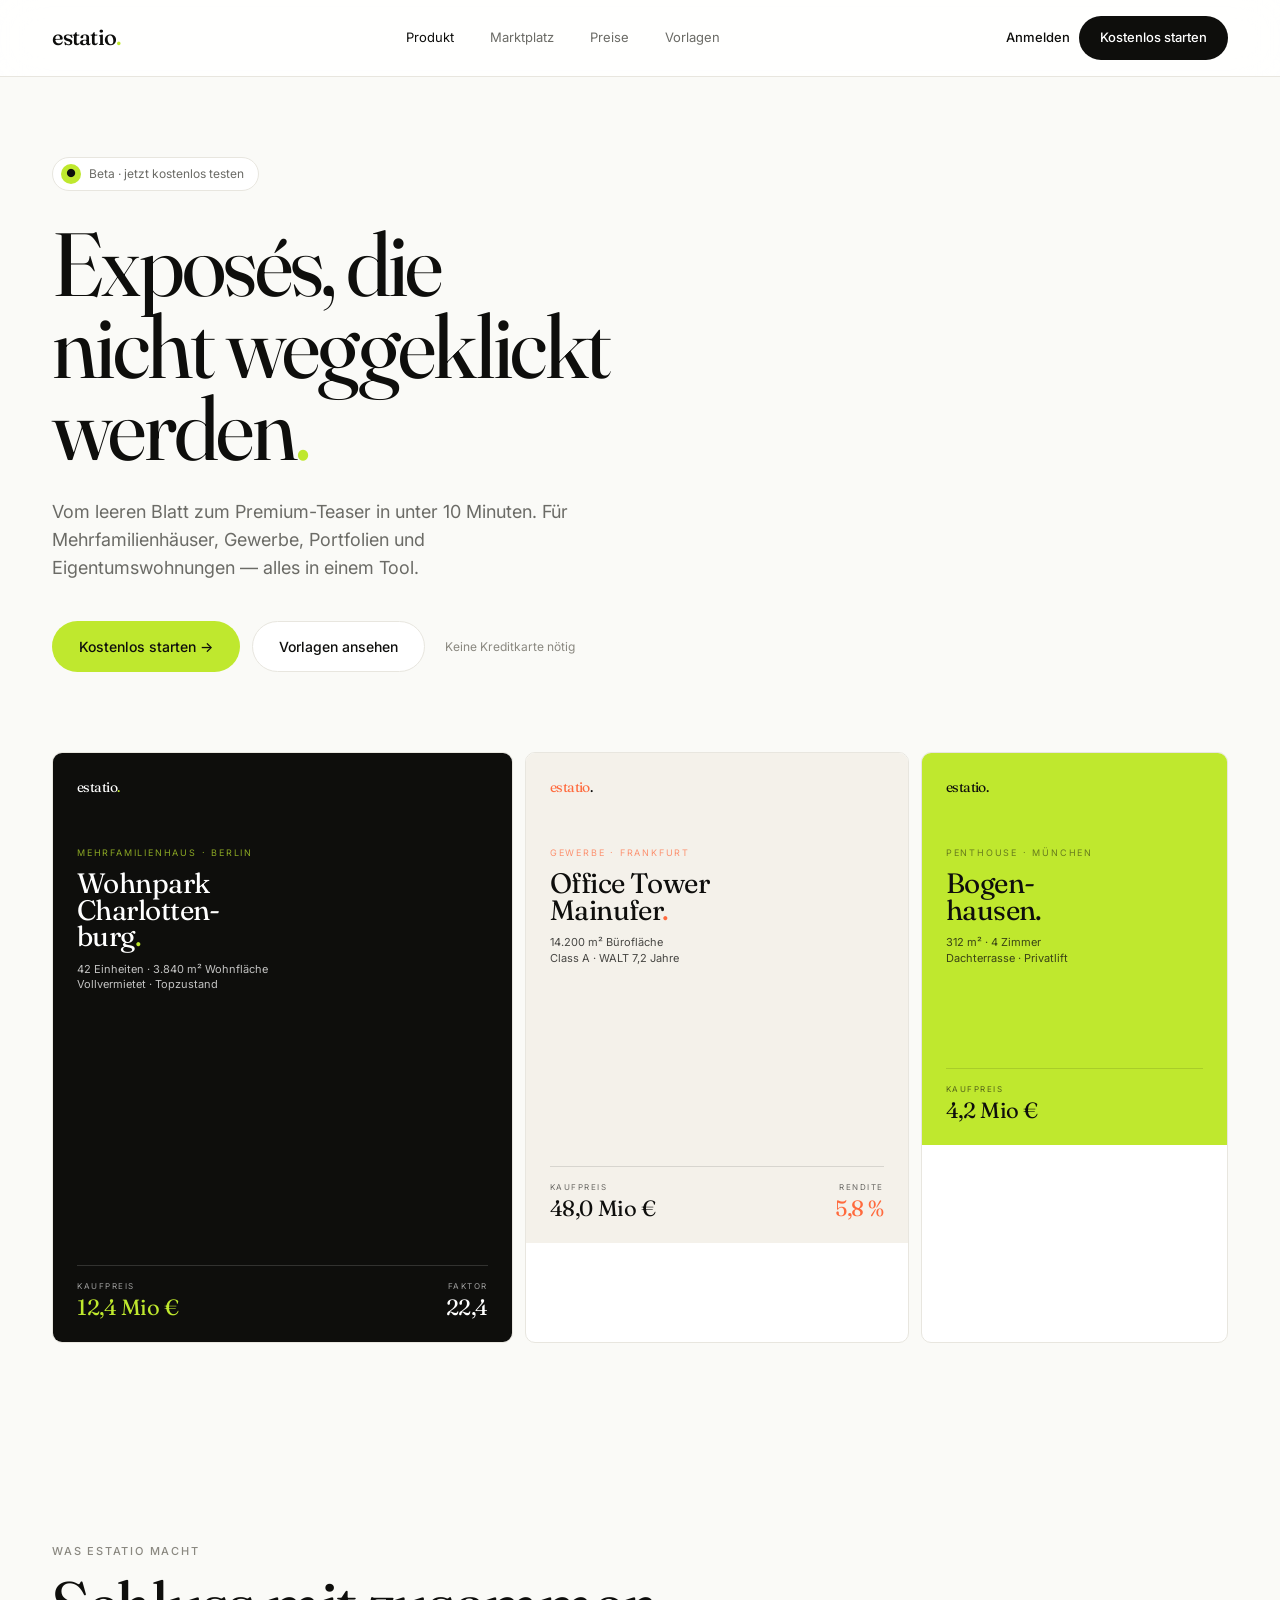
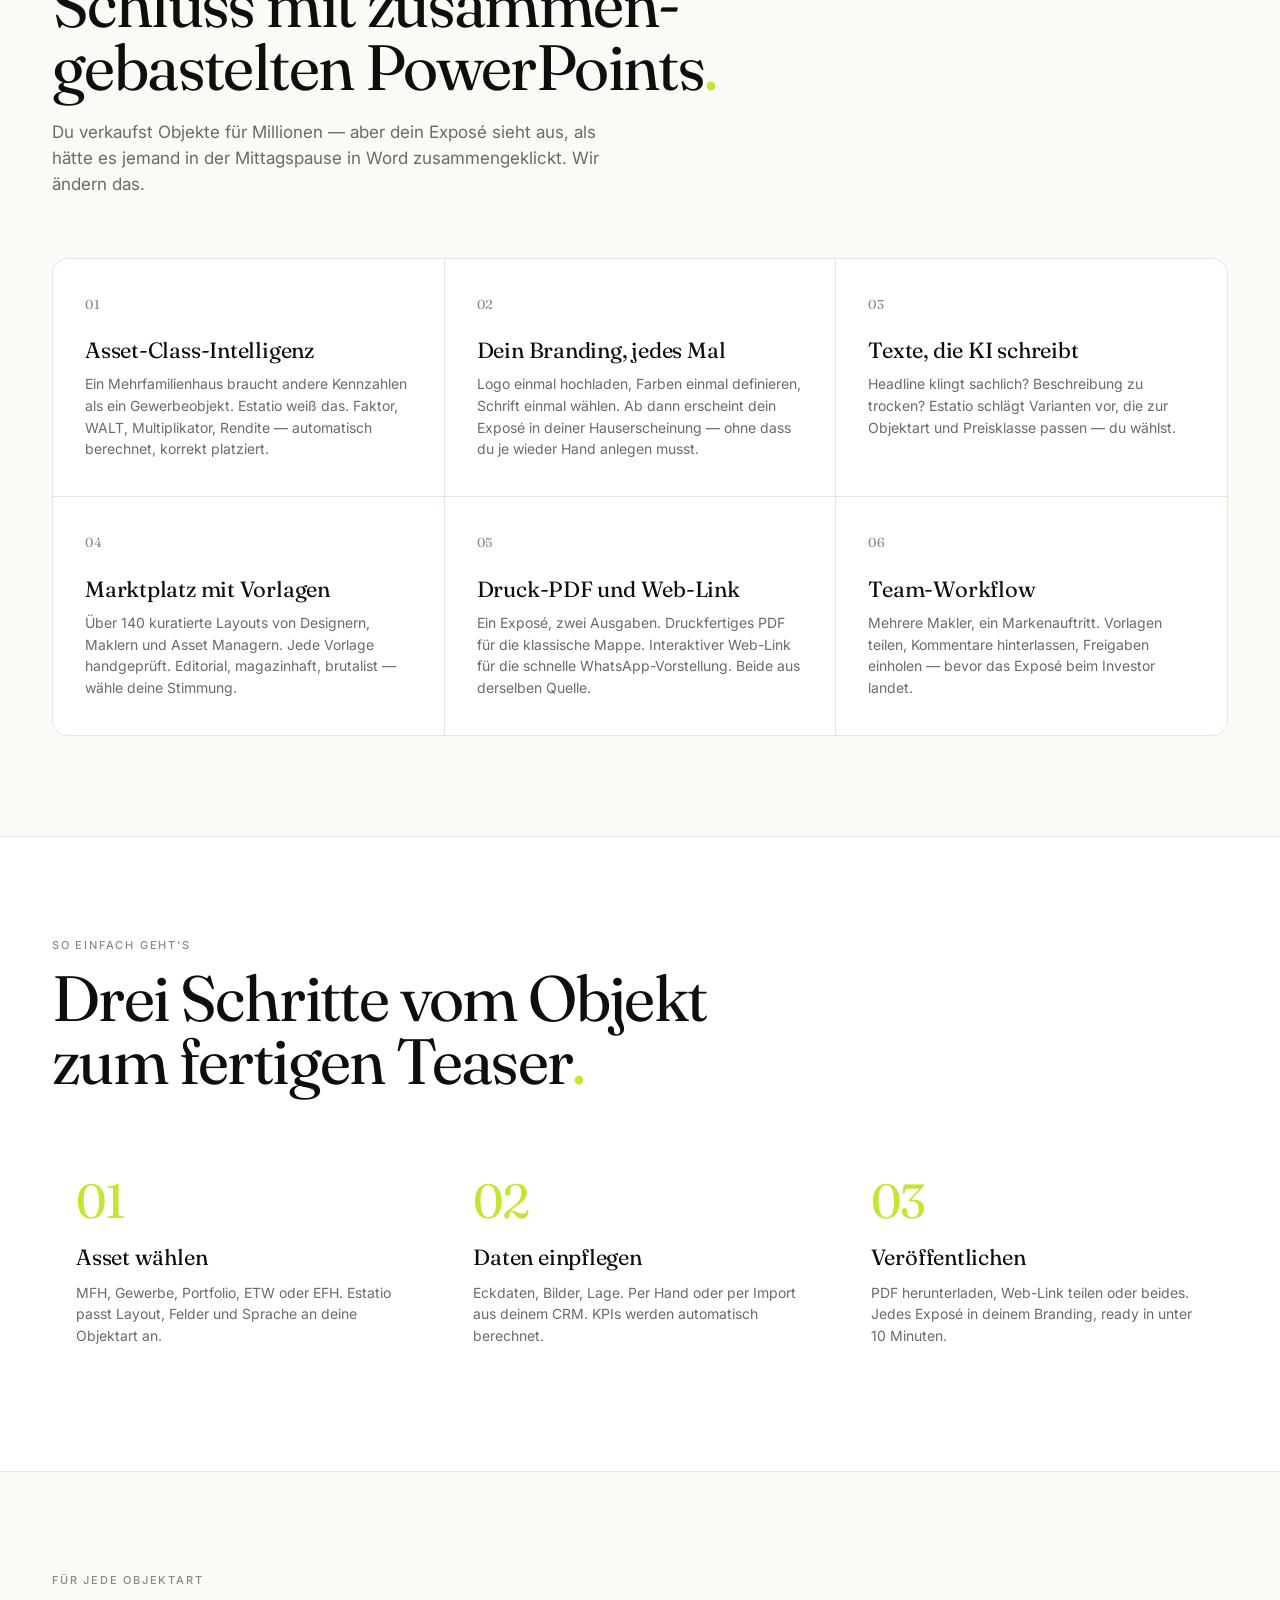
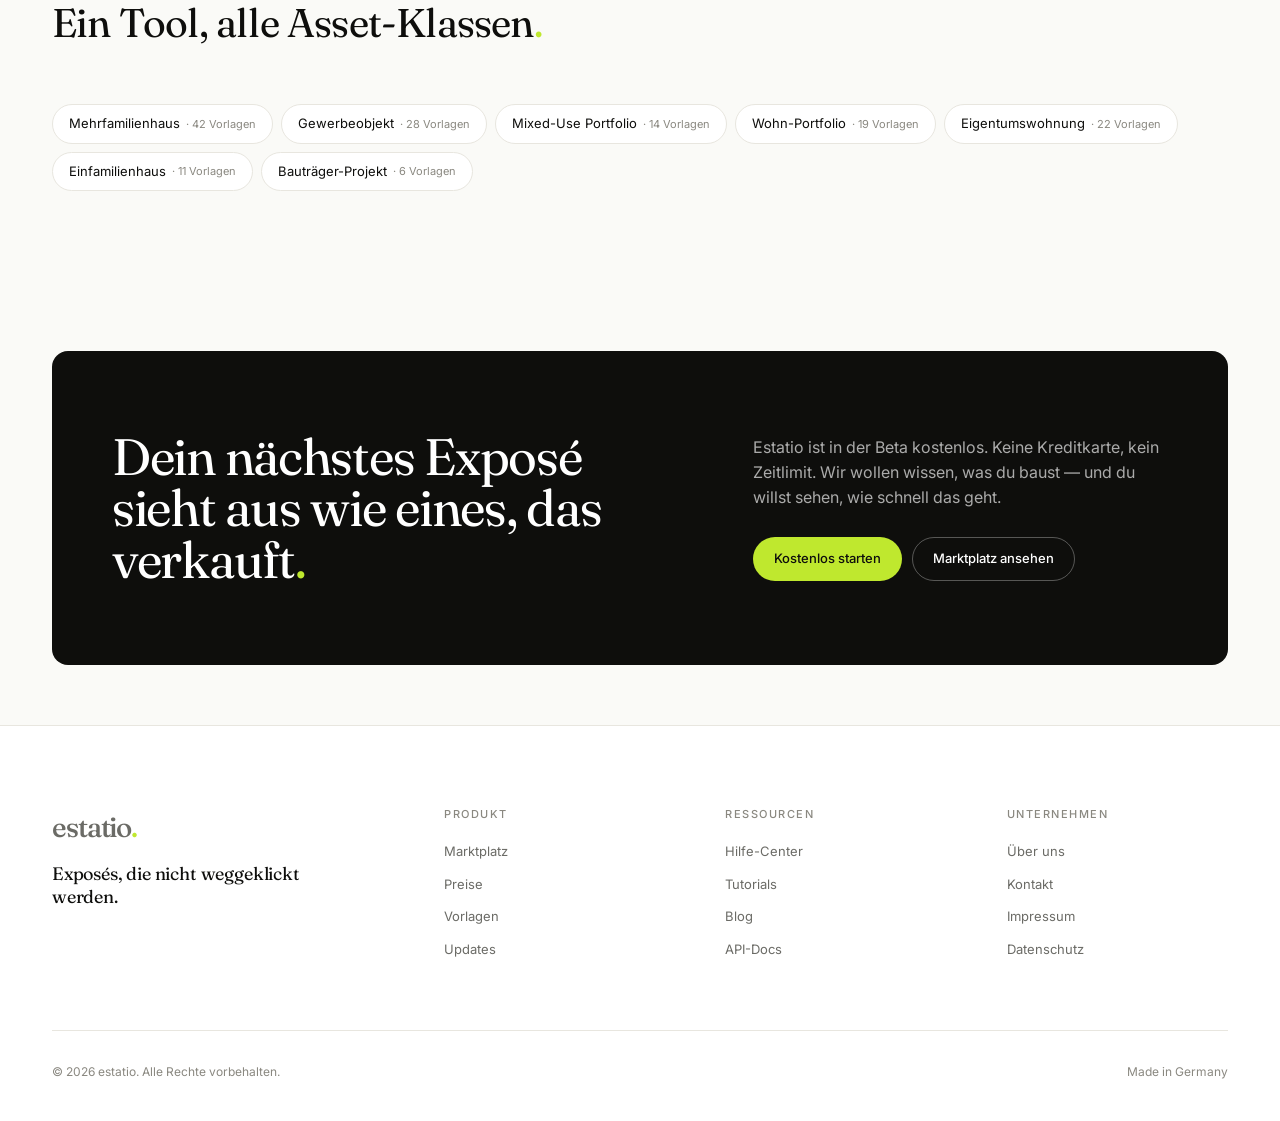
==== index.html @ c2dfd49b "Add files via upload" ====
<!DOCTYPE html>
<html lang="de">
<head>
<meta charset="UTF-8" />
<meta name="viewport" content="width=device-width, initial-scale=1.0" />
<title>estatio. — Exposés, die verkaufen.</title>
<meta name="description" content="Professionelle Real-Estate-Teaser in Minuten. Für Mehrfamilienhäuser, Gewerbe, Portfolien und Premium-Wohnen." />
<link rel="stylesheet" href="styles.css" />
</head>
<body>

<nav class="nav">
  <div class="nav-inner">
    <a href="index.html" class="logo">estatio<span class="lime-dot">.</span></a>
    <div class="nav-links">
      <a href="index.html" class="active">Produkt</a>
      <a href="marketplace.html">Marktplatz</a>
      <a href="pricing.html">Preise</a>
      <a href="#">Vorlagen</a>
    </div>
    <div class="nav-cta">
      <a href="login.html" class="btn btn-text">Anmelden</a>
      <a href="signup.html" class="btn btn-dark">Kostenlos starten</a>
    </div>
  </div>
</nav>

<section class="hero">
  <div class="container">
    <div class="hero-tag">
      <span class="hero-tag-dot">●</span>
      <span>Beta · jetzt kostenlos testen</span>
    </div>

    <h1 class="display-xl hero-headline">
      Exposés, die<br/>nicht weggeklickt<br/>werden<span class="lime-dot">.</span>
    </h1>

    <p class="hero-sub">
      Vom leeren Blatt zum Premium-Teaser in unter 10 Minuten. Für Mehrfamilienhäuser, Gewerbe, Portfolien und Eigentumswohnungen — alles in einem Tool.
    </p>

    <div class="hero-actions">
      <a href="signup.html" class="btn btn-primary btn-lg">Kostenlos starten →</a>
      <a href="marketplace.html" class="btn btn-ghost btn-lg">Vorlagen ansehen</a>
      <span class="meta">Keine Kreditkarte nötig</span>
    </div>

    <div class="showcase">
      <div class="expo-card">
        <div class="expo-preview ink">
          <div class="expo-mini-logo">estatio<span class="lime-dot">.</span></div>
          <div class="expo-eyebrow" style="color: var(--lime);">Mehrfamilienhaus · Berlin</div>
          <div class="expo-title">Wohnpark<br/>Charlotten-<br/>burg<span class="lime-dot">.</span></div>
          <div class="expo-meta">42 Einheiten · 3.840 m² Wohnfläche<br/>Vollvermietet · Topzustand</div>
          <div class="expo-footer">
            <div>
              <div class="expo-price-label">Kaufpreis</div>
              <div class="expo-price" style="color: var(--lime);">12,4 Mio €</div>
            </div>
            <div style="text-align: right;">
              <div class="expo-price-label">Faktor</div>
              <div class="expo-price">22,4</div>
            </div>
          </div>
        </div>
      </div>

      <div class="expo-card">
        <div class="expo-preview bone">
          <div class="expo-mini-logo" style="color: var(--persimmon);">estatio<span style="color: var(--ink);">.</span></div>
          <div class="expo-eyebrow" style="color: var(--persimmon);">Gewerbe · Frankfurt</div>
          <div class="expo-title">Office Tower<br/>Mainufer<span style="color: var(--persimmon);">.</span></div>
          <div class="expo-meta">14.200 m² Bürofläche<br/>Class A · WALT 7,2 Jahre</div>
          <div class="expo-footer">
            <div>
              <div class="expo-price-label">Kaufpreis</div>
              <div class="expo-price">48,0 Mio €</div>
            </div>
            <div style="text-align: right;">
              <div class="expo-price-label">Rendite</div>
              <div class="expo-price" style="color: var(--persimmon);">5,8 %</div>
            </div>
          </div>
        </div>
      </div>

      <div class="expo-card">
        <div class="expo-preview lime">
          <div class="expo-mini-logo">estatio<span style="color: var(--ink);">.</span></div>
          <div class="expo-eyebrow" style="color: rgba(14,14,12,0.7);">Penthouse · München</div>
          <div class="expo-title">Bogen-<br/>hausen.</div>
          <div class="expo-meta">312 m² · 4 Zimmer<br/>Dachterrasse · Privatlift</div>
          <div class="expo-footer">
            <div>
              <div class="expo-price-label">Kaufpreis</div>
              <div class="expo-price">4,2 Mio €</div>
            </div>
          </div>
        </div>
      </div>
    </div>
  </div>
</section>

<section class="section">
  <div class="container">
    <div class="section-heading">
      <span class="eyebrow">Was Estatio macht</span>
      <h2 class="display-lg">Schluss mit zusammen-<br/>gebastelten PowerPoints<span class="lime-dot">.</span></h2>
      <p class="section-sub">
        Du verkaufst Objekte für Millionen — aber dein Exposé sieht aus, als hätte es jemand in der Mittagspause in Word zusammengeklickt. Wir ändern das.
      </p>
    </div>

    <div class="features">
      <div class="feature">
        <div class="feature-num">01</div>
        <h3>Asset-Class-Intelligenz</h3>
        <p>Ein Mehrfamilienhaus braucht andere Kennzahlen als ein Gewerbeobjekt. Estatio weiß das. Faktor, WALT, Multiplikator, Rendite — automatisch berechnet, korrekt platziert.</p>
      </div>
      <div class="feature">
        <div class="feature-num">02</div>
        <h3>Dein Branding, jedes Mal</h3>
        <p>Logo einmal hochladen, Farben einmal definieren, Schrift einmal wählen. Ab dann erscheint dein Exposé in deiner Hauserscheinung — ohne dass du je wieder Hand anlegen musst.</p>
      </div>
      <div class="feature">
        <div class="feature-num">03</div>
        <h3>Texte, die KI schreibt</h3>
        <p>Headline klingt sachlich? Beschreibung zu trocken? Estatio schlägt Varianten vor, die zur Objektart und Preisklasse passen — du wählst.</p>
      </div>
      <div class="feature">
        <div class="feature-num">04</div>
        <h3>Marktplatz mit Vorlagen</h3>
        <p>Über 140 kuratierte Layouts von Designern, Maklern und Asset Managern. Jede Vorlage handgeprüft. Editorial, magazinhaft, brutalist — wähle deine Stimmung.</p>
      </div>
      <div class="feature">
        <div class="feature-num">05</div>
        <h3>Druck-PDF und Web-Link</h3>
        <p>Ein Exposé, zwei Ausgaben. Druckfertiges PDF für die klassische Mappe. Interaktiver Web-Link für die schnelle WhatsApp-Vorstellung. Beide aus derselben Quelle.</p>
      </div>
      <div class="feature">
        <div class="feature-num">06</div>
        <h3>Team-Workflow</h3>
        <p>Mehrere Makler, ein Markenauftritt. Vorlagen teilen, Kommentare hinterlassen, Freigaben einholen — bevor das Exposé beim Investor landet.</p>
      </div>
    </div>
  </div>
</section>

<section class="section" style="background: var(--paper); border-top: 0.5px solid var(--border); border-bottom: 0.5px solid var(--border);">
  <div class="container">
    <div class="section-heading">
      <span class="eyebrow">So einfach geht's</span>
      <h2 class="display-lg">Drei Schritte vom Objekt<br/>zum fertigen Teaser<span class="lime-dot">.</span></h2>
    </div>

    <div class="steps">
      <div class="step">
        <div class="step-num">01</div>
        <h4>Asset wählen</h4>
        <p>MFH, Gewerbe, Portfolio, ETW oder EFH. Estatio passt Layout, Felder und Sprache an deine Objektart an.</p>
      </div>
      <div class="step">
        <div class="step-num">02</div>
        <h4>Daten einpflegen</h4>
        <p>Eckdaten, Bilder, Lage. Per Hand oder per Import aus deinem CRM. KPIs werden automatisch berechnet.</p>
      </div>
      <div class="step">
        <div class="step-num">03</div>
        <h4>Veröffentlichen</h4>
        <p>PDF herunterladen, Web-Link teilen oder beides. Jedes Exposé in deinem Branding, ready in unter 10 Minuten.</p>
      </div>
    </div>
  </div>
</section>

<section class="section">
  <div class="container">
    <div class="section-heading">
      <span class="eyebrow">Für jede Objektart</span>
      <h2 class="display-md">Ein Tool, alle Asset-Klassen<span class="lime-dot">.</span></h2>
    </div>

    <div class="asset-types">
      <span class="asset-pill">Mehrfamilienhaus <span class="count">· 42 Vorlagen</span></span>
      <span class="asset-pill">Gewerbeobjekt <span class="count">· 28 Vorlagen</span></span>
      <span class="asset-pill">Mixed-Use Portfolio <span class="count">· 14 Vorlagen</span></span>
      <span class="asset-pill">Wohn-Portfolio <span class="count">· 19 Vorlagen</span></span>
      <span class="asset-pill">Eigentumswohnung <span class="count">· 22 Vorlagen</span></span>
      <span class="asset-pill">Einfamilienhaus <span class="count">· 11 Vorlagen</span></span>
      <span class="asset-pill">Bauträger-Projekt <span class="count">· 6 Vorlagen</span></span>
    </div>
  </div>
</section>

<section>
  <div class="container">
    <div class="cta-band">
      <div>
        <h2>Dein nächstes Exposé sieht aus wie eines, das verkauft<span class="lime-dot">.</span></h2>
      </div>
      <div>
        <p>Estatio ist in der Beta kostenlos. Keine Kreditkarte, kein Zeitlimit. Wir wollen wissen, was du baust — und du willst sehen, wie schnell das geht.</p>
        <div style="display: flex; gap: 10px; flex-wrap: wrap;">
          <a href="signup.html" class="btn btn-primary">Kostenlos starten</a>
          <a href="marketplace.html" class="btn" style="background: transparent; border: 0.5px solid rgba(255,255,255,0.3); color: var(--paper);">Marktplatz ansehen</a>
        </div>
      </div>
    </div>
  </div>
</section>

<footer class="footer">
  <div class="container">
    <div class="footer-grid">
      <div class="footer-brand">
        <a href="index.html" class="logo">estatio<span class="lime-dot">.</span></a>
        <p class="footer-tag">Exposés, die nicht weggeklickt werden.</p>
      </div>
      <div>
        <h5>Produkt</h5>
        <ul>
          <li><a href="marketplace.html">Marktplatz</a></li>
          <li><a href="pricing.html">Preise</a></li>
          <li><a href="#">Vorlagen</a></li>
          <li><a href="#">Updates</a></li>
        </ul>
      </div>
      <div>
        <h5>Ressourcen</h5>
        <ul>
          <li><a href="#">Hilfe-Center</a></li>
          <li><a href="#">Tutorials</a></li>
          <li><a href="#">Blog</a></li>
          <li><a href="#">API-Docs</a></li>
        </ul>
      </div>
      <div>
        <h5>Unternehmen</h5>
        <ul>
          <li><a href="#">Über uns</a></li>
          <li><a href="#">Kontakt</a></li>
          <li><a href="#">Impressum</a></li>
          <li><a href="#">Datenschutz</a></li>
        </ul>
      </div>
    </div>
    <div class="footer-bottom">
      <div>© 2026 estatio. Alle Rechte vorbehalten.</div>
      <div>Made in Germany</div>
    </div>
  </div>
</footer>

</body>
</html>
---- styles.css ----
/* Estatio Design System v1 */

@import url('https://fonts.googleapis.com/css2?family=Fraunces:opsz,wght@9..144,300;9..144,400;9..144,500;9..144,600&family=Inter:wght@400;500;600&display=swap');

:root {
  --ink: #0E0E0C;
  --ink-soft: #1F1F1D;
  --paper: #FFFFFF;
  --bone: #FAFAF7;
  --bone-warm: #F4F1EA;
  --border: #E8E6DF;
  --border-soft: #F0EEE7;
  --slate: #6B6B66;
  --slate-light: #8A8880;
  --mute: #B5B3AA;

  --lime: #BFE82E;
  --lime-dark: #A8CE25;
  --persimmon: #FF6A3D;

  --serif: 'Fraunces', Georgia, serif;
  --sans: 'Inter', -apple-system, system-ui, sans-serif;

  --r-sm: 6px;
  --r-md: 10px;
  --r-lg: 16px;
  --r-pill: 100px;

  --shadow-sm: 0 1px 2px rgba(14,14,12,0.04);
  --shadow-md: 0 2px 8px rgba(14,14,12,0.06);
  --shadow-lg: 0 8px 32px rgba(14,14,12,0.08);
}

* { box-sizing: border-box; margin: 0; padding: 0; }

html { scroll-behavior: smooth; }

body {
  font-family: var(--sans);
  background: var(--bone);
  color: var(--ink);
  font-size: 15px;
  line-height: 1.5;
  -webkit-font-smoothing: antialiased;
  text-rendering: optimizeLegibility;
}

a { color: inherit; text-decoration: none; }

img { max-width: 100%; display: block; }

button {
  font-family: inherit;
  font-size: inherit;
  cursor: pointer;
  border: none;
  background: none;
  color: inherit;
}

input, textarea, select {
  font-family: inherit;
  font-size: inherit;
  color: inherit;
}

/* ===== Typography ===== */

.serif { font-family: var(--serif); }

.eyebrow {
  font-size: 11px;
  letter-spacing: 1.8px;
  text-transform: uppercase;
  color: var(--slate-light);
  font-weight: 500;
}

.display-xl {
  font-family: var(--serif);
  font-size: clamp(48px, 7vw, 96px);
  line-height: 0.92;
  letter-spacing: -0.03em;
  font-weight: 400;
}

.display-lg {
  font-family: var(--serif);
  font-size: clamp(36px, 5vw, 64px);
  line-height: 0.98;
  letter-spacing: -0.025em;
  font-weight: 400;
}

.display-md {
  font-family: var(--serif);
  font-size: clamp(28px, 3.5vw, 40px);
  line-height: 1.05;
  letter-spacing: -0.02em;
  font-weight: 400;
}

.display-sm {
  font-family: var(--serif);
  font-size: clamp(22px, 2.5vw, 28px);
  line-height: 1.1;
  letter-spacing: -0.01em;
  font-weight: 400;
}

.lime-dot { color: var(--lime); }

/* ===== Layout ===== */

.container {
  max-width: 1240px;
  margin: 0 auto;
  padding: 0 32px;
}

.container-narrow {
  max-width: 920px;
  margin: 0 auto;
  padding: 0 32px;
}

/* ===== Nav ===== */

.nav {
  position: sticky;
  top: 0;
  z-index: 50;
  background: rgba(255, 255, 255, 0.85);
  backdrop-filter: saturate(180%) blur(20px);
  -webkit-backdrop-filter: saturate(180%) blur(20px);
  border-bottom: 0.5px solid var(--border);
}

.nav-inner {
  max-width: 1240px;
  margin: 0 auto;
  padding: 16px 32px;
  display: flex;
  align-items: center;
  justify-content: space-between;
}

.logo {
  font-family: var(--serif);
  font-size: 22px;
  letter-spacing: -0.04em;
  font-weight: 500;
  color: var(--ink);
}

.nav-links {
  display: flex;
  gap: 36px;
  align-items: center;
}

.nav-links a {
  font-size: 13px;
  color: var(--slate);
  transition: color 0.15s;
}

.nav-links a:hover { color: var(--ink); }
.nav-links a.active { color: var(--ink); }

.nav-cta {
  display: flex;
  gap: 8px;
  align-items: center;
}

/* ===== Buttons ===== */

.btn {
  display: inline-flex;
  align-items: center;
  gap: 6px;
  padding: 11px 20px;
  border-radius: var(--r-pill);
  font-size: 13px;
  font-weight: 500;
  transition: all 0.15s;
  cursor: pointer;
  border: 0.5px solid transparent;
  white-space: nowrap;
}

.btn-primary {
  background: var(--lime);
  color: var(--ink);
}
.btn-primary:hover {
  background: var(--lime-dark);
  transform: translateY(-1px);
}

.btn-dark {
  background: var(--ink);
  color: var(--paper);
}
.btn-dark:hover {
  background: var(--ink-soft);
  transform: translateY(-1px);
}

.btn-ghost {
  background: var(--paper);
  border-color: var(--border);
  color: var(--ink);
}
.btn-ghost:hover {
  background: var(--bone);
  border-color: var(--slate-light);
}

.btn-text {
  padding: 8px 0;
  color: var(--ink);
  font-size: 13px;
  font-weight: 500;
  border-radius: 0;
}

.btn-lg {
  padding: 14px 26px;
  font-size: 14px;
}

/* ===== Hero ===== */

.hero {
  padding: 80px 0 100px;
  position: relative;
  overflow: hidden;
}

.hero-tag {
  display: inline-flex;
  align-items: center;
  gap: 8px;
  padding: 6px 14px 6px 8px;
  background: var(--paper);
  border: 0.5px solid var(--border);
  border-radius: var(--r-pill);
  font-size: 12px;
  color: var(--slate);
  margin-bottom: 32px;
}

.hero-tag-dot {
  width: 20px;
  height: 20px;
  border-radius: 50%;
  background: var(--lime);
  display: inline-flex;
  align-items: center;
  justify-content: center;
  font-size: 11px;
  font-weight: 500;
  color: var(--ink);
}

.hero-headline {
  max-width: 900px;
  margin-bottom: 28px;
}

.hero-sub {
  max-width: 540px;
  font-size: 18px;
  line-height: 1.55;
  color: var(--slate);
  margin-bottom: 40px;
}

.hero-actions {
  display: flex;
  gap: 12px;
  align-items: center;
  margin-bottom: 80px;
  flex-wrap: wrap;
}

.hero-actions .meta {
  font-size: 12px;
  color: var(--slate-light);
  margin-left: 8px;
}

/* ===== Showcase row ===== */

.showcase {
  display: grid;
  grid-template-columns: 1.2fr 1fr 0.8fr;
  gap: 12px;
  margin-top: 40px;
}

.expo-card {
  border-radius: var(--r-md);
  overflow: hidden;
  background: var(--paper);
  border: 0.5px solid var(--border);
  position: relative;
}

.expo-preview {
  aspect-ratio: 0.78;
  padding: 24px;
  position: relative;
  overflow: hidden;
}

.expo-preview.ink {
  background: var(--ink);
  color: var(--paper);
}

.expo-preview.lime {
  background: var(--lime);
  color: var(--ink);
}

.expo-preview.bone {
  background: var(--bone-warm);
  color: var(--ink);
}

.expo-preview.persimmon {
  background: var(--persimmon);
  color: var(--paper);
}

.expo-mini-logo {
  font-family: var(--serif);
  font-size: 14px;
  letter-spacing: -0.04em;
  margin-bottom: 48px;
}

.expo-eyebrow {
  font-size: 9px;
  letter-spacing: 1.8px;
  text-transform: uppercase;
  margin-bottom: 10px;
  opacity: 0.7;
}

.expo-title {
  font-family: var(--serif);
  font-size: 28px;
  line-height: 0.95;
  letter-spacing: -0.02em;
  margin-bottom: 12px;
}

.expo-meta {
  font-size: 11px;
  line-height: 1.4;
  opacity: 0.75;
}

.expo-footer {
  position: absolute;
  bottom: 24px;
  left: 24px;
  right: 24px;
  padding-top: 14px;
  border-top: 0.5px solid rgba(255,255,255,0.15);
  display: flex;
  justify-content: space-between;
  align-items: end;
}

.expo-preview.lime .expo-footer,
.expo-preview.bone .expo-footer {
  border-top-color: rgba(14,14,12,0.12);
}

.expo-price-label {
  font-size: 8px;
  letter-spacing: 1.5px;
  text-transform: uppercase;
  opacity: 0.6;
  margin-bottom: 4px;
}

.expo-price {
  font-family: var(--serif);
  font-size: 22px;
  letter-spacing: -0.02em;
  line-height: 1;
}

.expo-meta-row {
  padding: 12px 16px;
  display: flex;
  justify-content: space-between;
  font-size: 11px;
  color: var(--slate);
}

/* ===== Sections ===== */

.section {
  padding: 100px 0;
}

.section-tight {
  padding: 70px 0;
}

.section-heading {
  margin-bottom: 60px;
  max-width: 720px;
}

.section-heading .eyebrow {
  display: block;
  margin-bottom: 14px;
}

.section-sub {
  font-size: 17px;
  line-height: 1.55;
  color: var(--slate);
  margin-top: 20px;
  max-width: 560px;
}

/* ===== Feature grid ===== */

.features {
  display: grid;
  grid-template-columns: repeat(3, 1fr);
  gap: 1px;
  background: var(--border);
  border: 0.5px solid var(--border);
  border-radius: var(--r-lg);
  overflow: hidden;
}

.feature {
  background: var(--paper);
  padding: 36px 32px;
}

.feature-num {
  font-family: var(--serif);
  font-size: 13px;
  color: var(--slate-light);
  letter-spacing: 0.04em;
  margin-bottom: 24px;
}

.feature h3 {
  font-family: var(--serif);
  font-size: 22px;
  letter-spacing: -0.01em;
  font-weight: 400;
  margin-bottom: 10px;
  line-height: 1.15;
}

.feature p {
  font-size: 14px;
  line-height: 1.55;
  color: var(--slate);
}

/* ===== How it works ===== */

.steps {
  display: grid;
  grid-template-columns: repeat(3, 1fr);
  gap: 16px;
  margin-top: 50px;
}

.step {
  position: relative;
  padding: 24px;
}

.step-num {
  font-family: var(--serif);
  font-size: 48px;
  line-height: 1;
  color: var(--lime);
  margin-bottom: 16px;
  letter-spacing: -0.04em;
}

.step h4 {
  font-family: var(--serif);
  font-size: 22px;
  letter-spacing: -0.01em;
  font-weight: 400;
  margin-bottom: 8px;
}

.step p {
  font-size: 14px;
  line-height: 1.55;
  color: var(--slate);
}

/* ===== Asset types pills ===== */

.asset-types {
  display: flex;
  flex-wrap: wrap;
  gap: 8px;
  margin-top: 32px;
}

.asset-pill {
  padding: 9px 16px;
  border-radius: var(--r-pill);
  background: var(--paper);
  border: 0.5px solid var(--border);
  font-size: 13px;
  color: var(--ink);
  display: inline-flex;
  align-items: center;
  gap: 6px;
}

.asset-pill .count {
  font-size: 11px;
  color: var(--slate-light);
}

/* ===== Big CTA band ===== */

.cta-band {
  background: var(--ink);
  color: var(--paper);
  border-radius: var(--r-lg);
  padding: 80px 60px;
  margin: 60px 0;
  display: grid;
  grid-template-columns: 1.4fr 1fr;
  gap: 60px;
  align-items: center;
}

.cta-band h2 {
  font-family: var(--serif);
  font-size: clamp(36px, 4vw, 56px);
  line-height: 1;
  letter-spacing: -0.025em;
  font-weight: 400;
}

.cta-band p {
  font-size: 16px;
  line-height: 1.55;
  color: rgba(255,255,255,0.65);
  margin-bottom: 28px;
}

/* ===== Footer ===== */

.footer {
  padding: 80px 0 40px;
  border-top: 0.5px solid var(--border);
  background: var(--paper);
}

.footer-grid {
  display: grid;
  grid-template-columns: 1.5fr 1fr 1fr 1fr;
  gap: 60px;
  margin-bottom: 60px;
}

.footer-brand .logo {
  font-size: 28px;
  display: block;
  margin-bottom: 14px;
}

.footer-tag {
  font-family: var(--serif);
  font-size: 18px;
  line-height: 1.3;
  letter-spacing: -0.01em;
  color: var(--ink);
  max-width: 280px;
}

.footer h5 {
  font-size: 11px;
  letter-spacing: 1.5px;
  text-transform: uppercase;
  color: var(--slate-light);
  font-weight: 500;
  margin-bottom: 18px;
}

.footer ul { list-style: none; }
.footer li { margin-bottom: 10px; }
.footer a {
  font-size: 13px;
  color: var(--slate);
}
.footer a:hover { color: var(--ink); }

.footer-bottom {
  padding-top: 32px;
  border-top: 0.5px solid var(--border);
  display: flex;
  justify-content: space-between;
  font-size: 12px;
  color: var(--slate-light);
}

/* ===== Marketplace ===== */

.marketplace-header {
  padding: 60px 0 40px;
}

.filter-bar {
  display: flex;
  gap: 6px;
  margin-bottom: 32px;
  flex-wrap: wrap;
  align-items: center;
}

.filter-pill {
  padding: 7px 14px;
  border-radius: var(--r-pill);
  background: var(--paper);
  border: 0.5px solid var(--border);
  font-size: 12px;
  color: var(--slate);
  cursor: pointer;
  transition: all 0.15s;
}

.filter-pill:hover { border-color: var(--ink); color: var(--ink); }
.filter-pill.active {
  background: var(--ink);
  color: var(--paper);
  border-color: var(--ink);
}

.template-grid {
  display: grid;
  grid-template-columns: repeat(3, 1fr);
  gap: 14px;
}

.template-card {
  background: var(--paper);
  border: 0.5px solid var(--border);
  border-radius: var(--r-md);
  overflow: hidden;
  transition: all 0.15s;
  cursor: pointer;
}

.template-card:hover {
  border-color: var(--slate-light);
  transform: translateY(-2px);
  box-shadow: var(--shadow-md);
}

.template-preview {
  height: 220px;
  padding: 20px;
  position: relative;
  overflow: hidden;
}

.template-badge {
  position: absolute;
  top: 12px;
  right: 12px;
  padding: 4px 10px;
  border-radius: var(--r-pill);
  font-size: 10px;
  font-weight: 500;
  letter-spacing: 0.4px;
  display: inline-flex;
  align-items: center;
  gap: 4px;
}

.template-badge.studio {
  background: var(--lime);
  color: var(--ink);
}

.template-badge.verified {
  background: rgba(255,255,255,0.9);
  color: var(--slate);
  backdrop-filter: blur(10px);
}

.template-badge.new {
  background: var(--ink);
  color: var(--paper);
}

.template-info {
  padding: 16px;
}

.template-info h4 {
  font-family: var(--serif);
  font-size: 17px;
  letter-spacing: -0.01em;
  font-weight: 400;
  margin-bottom: 4px;
}

.template-author {
  display: flex;
  align-items: center;
  gap: 8px;
  font-size: 11px;
  color: var(--slate);
  margin-bottom: 12px;
}

.author-avatar {
  width: 18px;
  height: 18px;
  border-radius: 50%;
  background: var(--ink);
  color: var(--paper);
  font-size: 9px;
  font-weight: 500;
  display: flex;
  align-items: center;
  justify-content: center;
}

.template-action {
  padding: 7px 0;
  background: var(--bone);
  border: 0.5px solid var(--border);
  border-radius: var(--r-pill);
  font-size: 11px;
  font-weight: 500;
  text-align: center;
}

/* ===== Pricing ===== */

.pricing-grid {
  display: grid;
  grid-template-columns: repeat(3, 1fr);
  gap: 16px;
  margin-top: 50px;
}

.pricing-card {
  background: var(--paper);
  border: 0.5px solid var(--border);
  border-radius: var(--r-lg);
  padding: 36px 32px;
  position: relative;
}

.pricing-card.featured {
  background: var(--ink);
  color: var(--paper);
  border-color: var(--ink);
}

.pricing-card.featured .price-label,
.pricing-card.featured .price-period,
.pricing-card.featured .price-features li {
  color: rgba(255,255,255,0.7);
}

.pricing-tag {
  display: inline-block;
  padding: 4px 10px;
  background: var(--lime);
  color: var(--ink);
  border-radius: var(--r-pill);
  font-size: 10px;
  font-weight: 500;
  letter-spacing: 0.4px;
  margin-bottom: 20px;
}

.pricing-name {
  font-family: var(--serif);
  font-size: 24px;
  letter-spacing: -0.01em;
  margin-bottom: 6px;
}

.price-label {
  font-size: 13px;
  color: var(--slate);
  margin-bottom: 24px;
}

.price-amount {
  font-family: var(--serif);
  font-size: 48px;
  letter-spacing: -0.03em;
  line-height: 1;
  margin-bottom: 6px;
}

.price-period {
  font-size: 13px;
  color: var(--slate);
  margin-bottom: 28px;
}

.price-features {
  list-style: none;
  margin: 28px 0;
}

.price-features li {
  padding: 9px 0;
  font-size: 13px;
  color: var(--ink);
  border-bottom: 0.5px solid var(--border-soft);
  display: flex;
  align-items: center;
  gap: 10px;
}

.pricing-card.featured .price-features li {
  border-bottom-color: rgba(255,255,255,0.1);
  color: var(--paper);
}

.check {
  width: 14px;
  height: 14px;
  border-radius: 50%;
  background: var(--lime);
  flex-shrink: 0;
  position: relative;
}
.check::after {
  content: '';
  position: absolute;
  left: 4px;
  top: 5px;
  width: 5px;
  height: 3px;
  border-left: 1.5px solid var(--ink);
  border-bottom: 1.5px solid var(--ink);
  transform: rotate(-45deg);
}

/* ===== Auth pages ===== */

.auth-page {
  min-height: 100vh;
  display: grid;
  grid-template-columns: 1fr 1fr;
}

.auth-form-side {
  display: flex;
  align-items: center;
  justify-content: center;
  padding: 40px;
}

.auth-form-inner {
  width: 100%;
  max-width: 380px;
}

.auth-side {
  background: var(--ink);
  color: var(--paper);
  padding: 60px;
  display: flex;
  flex-direction: column;
  justify-content: space-between;
  position: relative;
  overflow: hidden;
}

.auth-side-headline {
  font-family: var(--serif);
  font-size: 48px;
  line-height: 0.98;
  letter-spacing: -0.025em;
  margin-top: 80px;
}

.auth-side-sub {
  font-size: 15px;
  color: rgba(255,255,255,0.65);
  line-height: 1.55;
  margin-top: 20px;
  max-width: 360px;
}

.auth-quote {
  border-top: 0.5px solid rgba(255,255,255,0.15);
  padding-top: 24px;
  font-family: var(--serif);
  font-size: 17px;
  line-height: 1.45;
  color: rgba(255,255,255,0.9);
  letter-spacing: -0.005em;
}

.auth-quote-meta {
  margin-top: 16px;
  font-size: 12px;
  color: rgba(255,255,255,0.5);
  font-family: var(--sans);
}

.auth-form-inner h1 {
  font-family: var(--serif);
  font-size: 36px;
  letter-spacing: -0.025em;
  line-height: 1;
  margin-bottom: 10px;
  font-weight: 400;
}

.auth-form-inner .sub {
  font-size: 14px;
  color: var(--slate);
  margin-bottom: 36px;
}

.field {
  margin-bottom: 16px;
}

.field label {
  display: block;
  font-size: 12px;
  font-weight: 500;
  margin-bottom: 7px;
  color: var(--ink);
}

.field input {
  width: 100%;
  padding: 12px 14px;
  background: var(--paper);
  border: 0.5px solid var(--border);
  border-radius: var(--r-sm);
  font-size: 14px;
  transition: border-color 0.15s, box-shadow 0.15s;
}

.field input:focus {
  outline: none;
  border-color: var(--ink);
  box-shadow: 0 0 0 3px rgba(191, 232, 46, 0.25);
}

.field-row {
  display: flex;
  justify-content: space-between;
  align-items: center;
  font-size: 12px;
  color: var(--slate);
  margin-top: -8px;
  margin-bottom: 24px;
}

.field-row a { color: var(--ink); font-weight: 500; }

.btn-full {
  width: 100%;
  justify-content: center;
  padding: 13px 24px;
  font-size: 14px;
}

.divider-or {
  display: flex;
  align-items: center;
  gap: 14px;
  color: var(--slate-light);
  font-size: 11px;
  margin: 24px 0;
  text-transform: uppercase;
  letter-spacing: 1.5px;
}

.divider-or::before,
.divider-or::after {
  content: '';
  flex: 1;
  height: 0.5px;
  background: var(--border);
}

.social-btn {
  width: 100%;
  padding: 12px;
  background: var(--paper);
  border: 0.5px solid var(--border);
  border-radius: var(--r-sm);
  font-size: 13px;
  font-weight: 500;
  margin-bottom: 8px;
  display: flex;
  align-items: center;
  justify-content: center;
  gap: 10px;
  transition: all 0.15s;
}
.social-btn:hover { background: var(--bone); }

.auth-foot {
  margin-top: 30px;
  font-size: 13px;
  color: var(--slate);
  text-align: center;
}
.auth-foot a { color: var(--ink); font-weight: 500; }

/* ===== Dashboard ===== */

.app-shell {
  min-height: 100vh;
  display: grid;
  grid-template-columns: 240px 1fr;
}

.sidebar {
  background: var(--paper);
  border-right: 0.5px solid var(--border);
  padding: 22px 16px;
  display: flex;
  flex-direction: column;
}

.sidebar .logo {
  font-size: 22px;
  margin-bottom: 32px;
  padding: 0 8px;
}

.sidebar-section-label {
  font-size: 10px;
  letter-spacing: 1.5px;
  text-transform: uppercase;
  color: var(--slate-light);
  padding: 0 10px;
  margin: 14px 0 8px;
}

.sidebar-item {
  padding: 8px 10px;
  font-size: 13px;
  color: var(--slate);
  border-radius: var(--r-sm);
  margin-bottom: 2px;
  display: flex;
  align-items: center;
  gap: 10px;
  transition: all 0.15s;
}

.sidebar-item:hover { background: var(--bone); color: var(--ink); }
.sidebar-item.active {
  background: var(--bone);
  color: var(--ink);
  font-weight: 500;
}

.sidebar-item .icon {
  width: 14px;
  height: 14px;
  opacity: 0.6;
}

.sidebar-footer {
  margin-top: auto;
  padding: 14px;
  background: var(--bone);
  border-radius: var(--r-md);
}

.upgrade-tag {
  display: inline-block;
  padding: 2px 8px;
  background: var(--lime);
  color: var(--ink);
  border-radius: var(--r-pill);
  font-size: 9px;
  font-weight: 500;
  letter-spacing: 0.4px;
  margin-bottom: 8px;
}

.sidebar-footer .quota {
  font-size: 11px;
  color: var(--slate);
  margin-bottom: 10px;
}

.quota-bar {
  height: 4px;
  background: var(--border);
  border-radius: 100px;
  overflow: hidden;
  margin-bottom: 10px;
}

.quota-fill {
  height: 100%;
  background: var(--ink);
  width: 60%;
}

.main {
  padding: 32px 36px;
  overflow-x: hidden;
}

.main-header {
  display: flex;
  justify-content: space-between;
  align-items: flex-end;
  margin-bottom: 32px;
}

.main-header h1 {
  font-family: var(--serif);
  font-size: 36px;
  letter-spacing: -0.025em;
  font-weight: 400;
  line-height: 1;
}

.main-header .sub {
  font-size: 12px;
  color: var(--slate-light);
  letter-spacing: 1.5px;
  text-transform: uppercase;
  margin-bottom: 10px;
}

.stats {
  display: grid;
  grid-template-columns: repeat(4, 1fr);
  gap: 10px;
  margin-bottom: 32px;
}

.stat {
  background: var(--paper);
  border: 0.5px solid var(--border);
  border-radius: var(--r-md);
  padding: 16px 18px;
}

.stat.lime {
  background: var(--lime);
  border-color: var(--lime);
}

.stat-label {
  font-size: 10px;
  letter-spacing: 1.2px;
  text-transform: uppercase;
  color: var(--slate-light);
  margin-bottom: 8px;
}

.stat.lime .stat-label { color: rgba(14,14,12,0.55); }

.stat-value {
  font-family: var(--serif);
  font-size: 28px;
  letter-spacing: -0.025em;
  line-height: 1;
}

.projects-row {
  display: flex;
  justify-content: space-between;
  align-items: center;
  margin-bottom: 14px;
}

.projects-row .title {
  font-size: 14px;
  font-weight: 500;
}

.projects-row .filters {
  display: flex;
  gap: 4px;
  font-size: 12px;
}

.mini-pill {
  padding: 5px 10px;
  border-radius: var(--r-pill);
  color: var(--slate);
}

.mini-pill.active {
  background: var(--ink);
  color: var(--paper);
}

.projects {
  display: grid;
  grid-template-columns: repeat(3, 1fr);
  gap: 10px;
}

.project-card {
  background: var(--paper);
  border: 0.5px solid var(--border);
  border-radius: var(--r-md);
  overflow: hidden;
  transition: all 0.15s;
  cursor: pointer;
}

.project-card:hover {
  transform: translateY(-2px);
  box-shadow: var(--shadow-md);
}

.project-preview {
  height: 170px;
  padding: 16px;
  position: relative;
  overflow: hidden;
}

.project-preview.ink { background: var(--ink); color: var(--paper); }
.project-preview.lime { background: var(--lime); color: var(--ink); }
.project-preview.persimmon { background: var(--persimmon); color: var(--paper); }
.project-preview.bone { background: var(--bone-warm); color: var(--ink); }
.project-preview.paper { background: var(--paper); color: var(--ink); border-bottom: 0.5px solid var(--border); }

.project-title {
  font-family: var(--serif);
  font-size: 19px;
  letter-spacing: -0.015em;
  line-height: 0.98;
  margin-bottom: 6px;
}

.project-tag {
  font-size: 9px;
  letter-spacing: 1.5px;
  text-transform: uppercase;
  opacity: 0.7;
  margin-top: 8px;
}

.project-preview.ink .project-tag { color: var(--lime); opacity: 1; }

.project-bottom {
  position: absolute;
  bottom: 14px;
  left: 16px;
  right: 16px;
  display: flex;
  justify-content: space-between;
  align-items: end;
}

.project-price {
  font-family: var(--serif);
  font-size: 17px;
  letter-spacing: -0.02em;
}

.project-dot {
  width: 8px;
  height: 8px;
  border-radius: 50%;
  background: var(--lime);
}

.project-preview.lime .project-dot,
.project-preview.bone .project-dot,
.project-preview.paper .project-dot { background: var(--ink); }

.project-meta {
  padding: 10px 16px;
  display: flex;
  justify-content: space-between;
  font-size: 11px;
  color: var(--slate);
}

.project-add {
  background: var(--bone);
  border: 0.5px dashed var(--mute);
  border-radius: var(--r-md);
  min-height: 220px;
  display: flex;
  flex-direction: column;
  align-items: center;
  justify-content: center;
  gap: 10px;
  transition: all 0.15s;
  cursor: pointer;
}

.project-add:hover { background: var(--bone-warm); border-color: var(--ink); }

.add-circle {
  width: 36px;
  height: 36px;
  border-radius: 50%;
  background: var(--lime);
  display: flex;
  align-items: center;
  justify-content: center;
  font-size: 22px;
  font-weight: 300;
  color: var(--ink);
}

.add-text {
  font-size: 12px;
  color: var(--slate);
}

/* ===== Responsive ===== */

@media (max-width: 900px) {
  .container, .container-narrow { padding: 0 20px; }
  .nav-links { display: none; }
  .showcase { grid-template-columns: 1fr; }
  .features { grid-template-columns: 1fr; }
  .steps { grid-template-columns: 1fr; }
  .cta-band { grid-template-columns: 1fr; padding: 50px 32px; gap: 32px; }
  .footer-grid { grid-template-columns: 1fr 1fr; gap: 40px; }
  .template-grid, .projects, .pricing-grid { grid-template-columns: 1fr; }
  .stats { grid-template-columns: repeat(2, 1fr); }
  .auth-page { grid-template-columns: 1fr; }
  .auth-side { display: none; }
  .app-shell { grid-template-columns: 1fr; }
  .sidebar { display: none; }
  .hero { padding: 50px 0 60px; }
  .section { padding: 60px 0; }
}
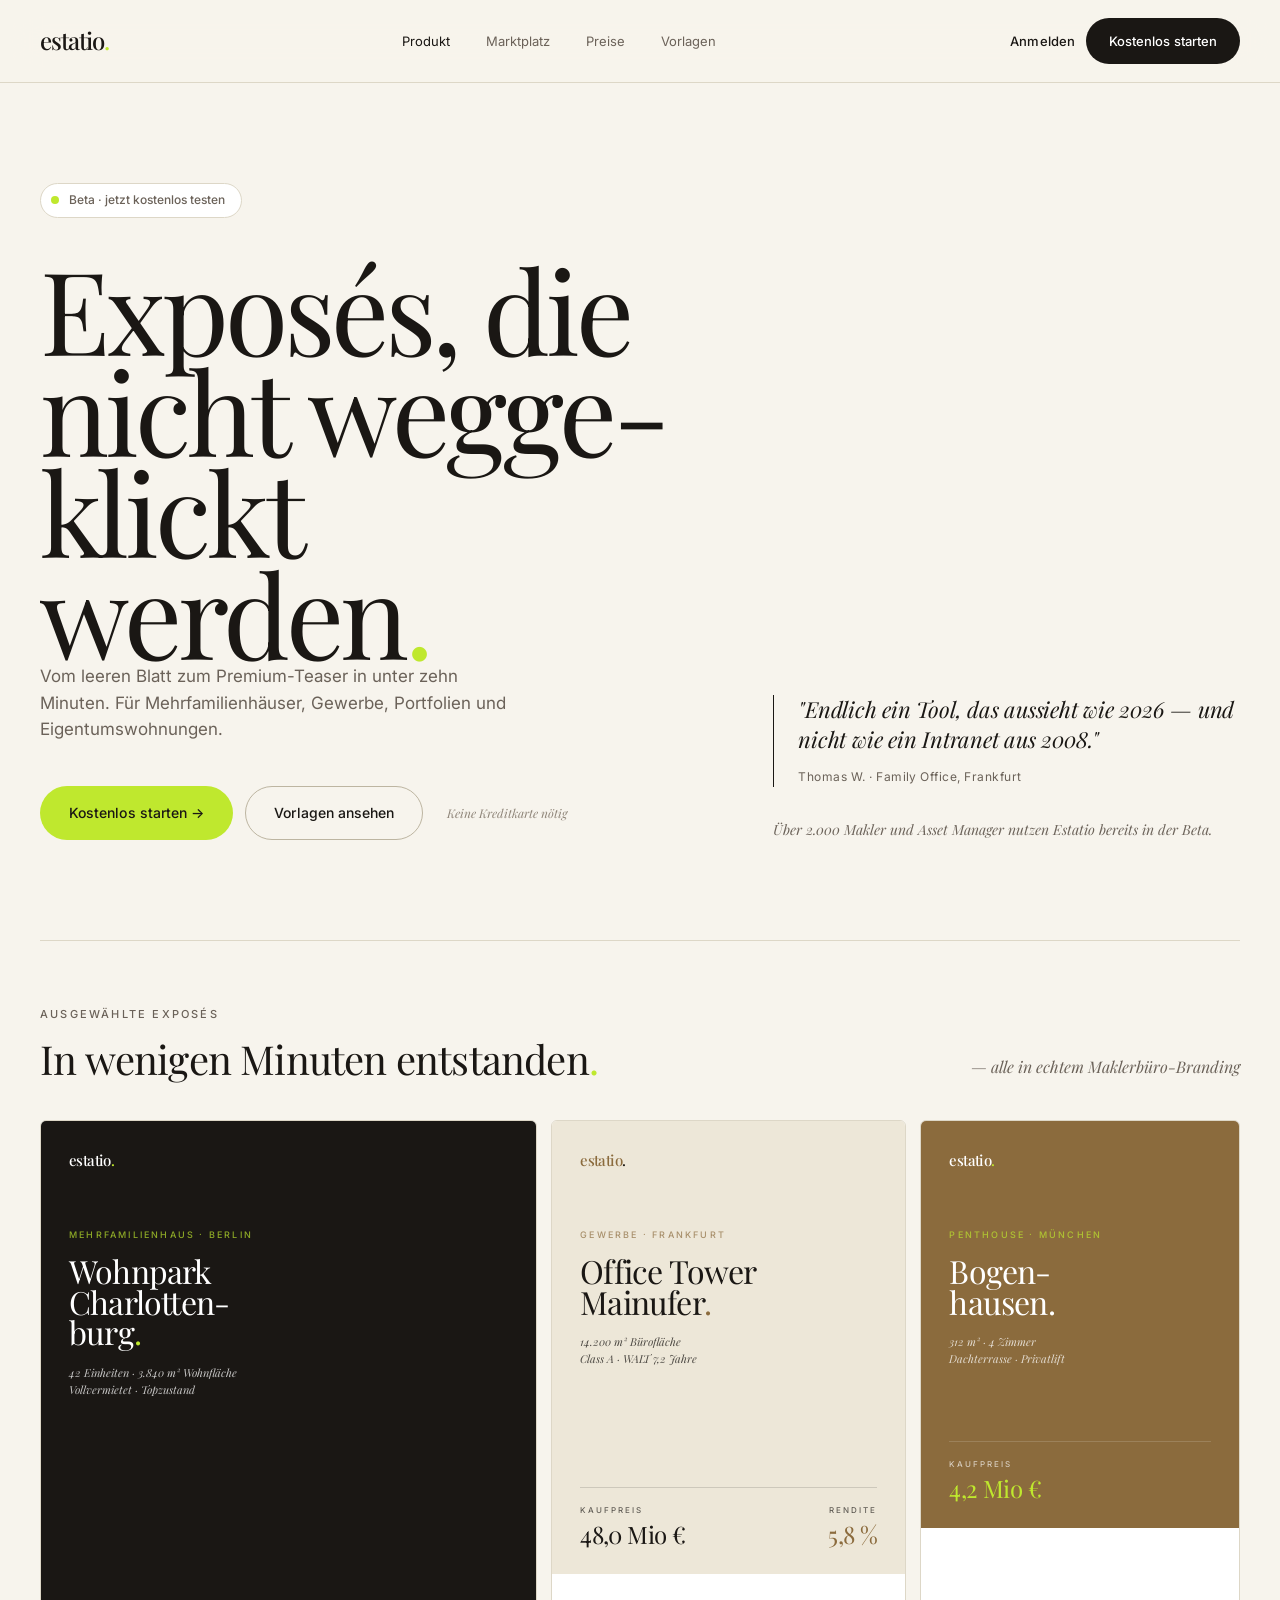
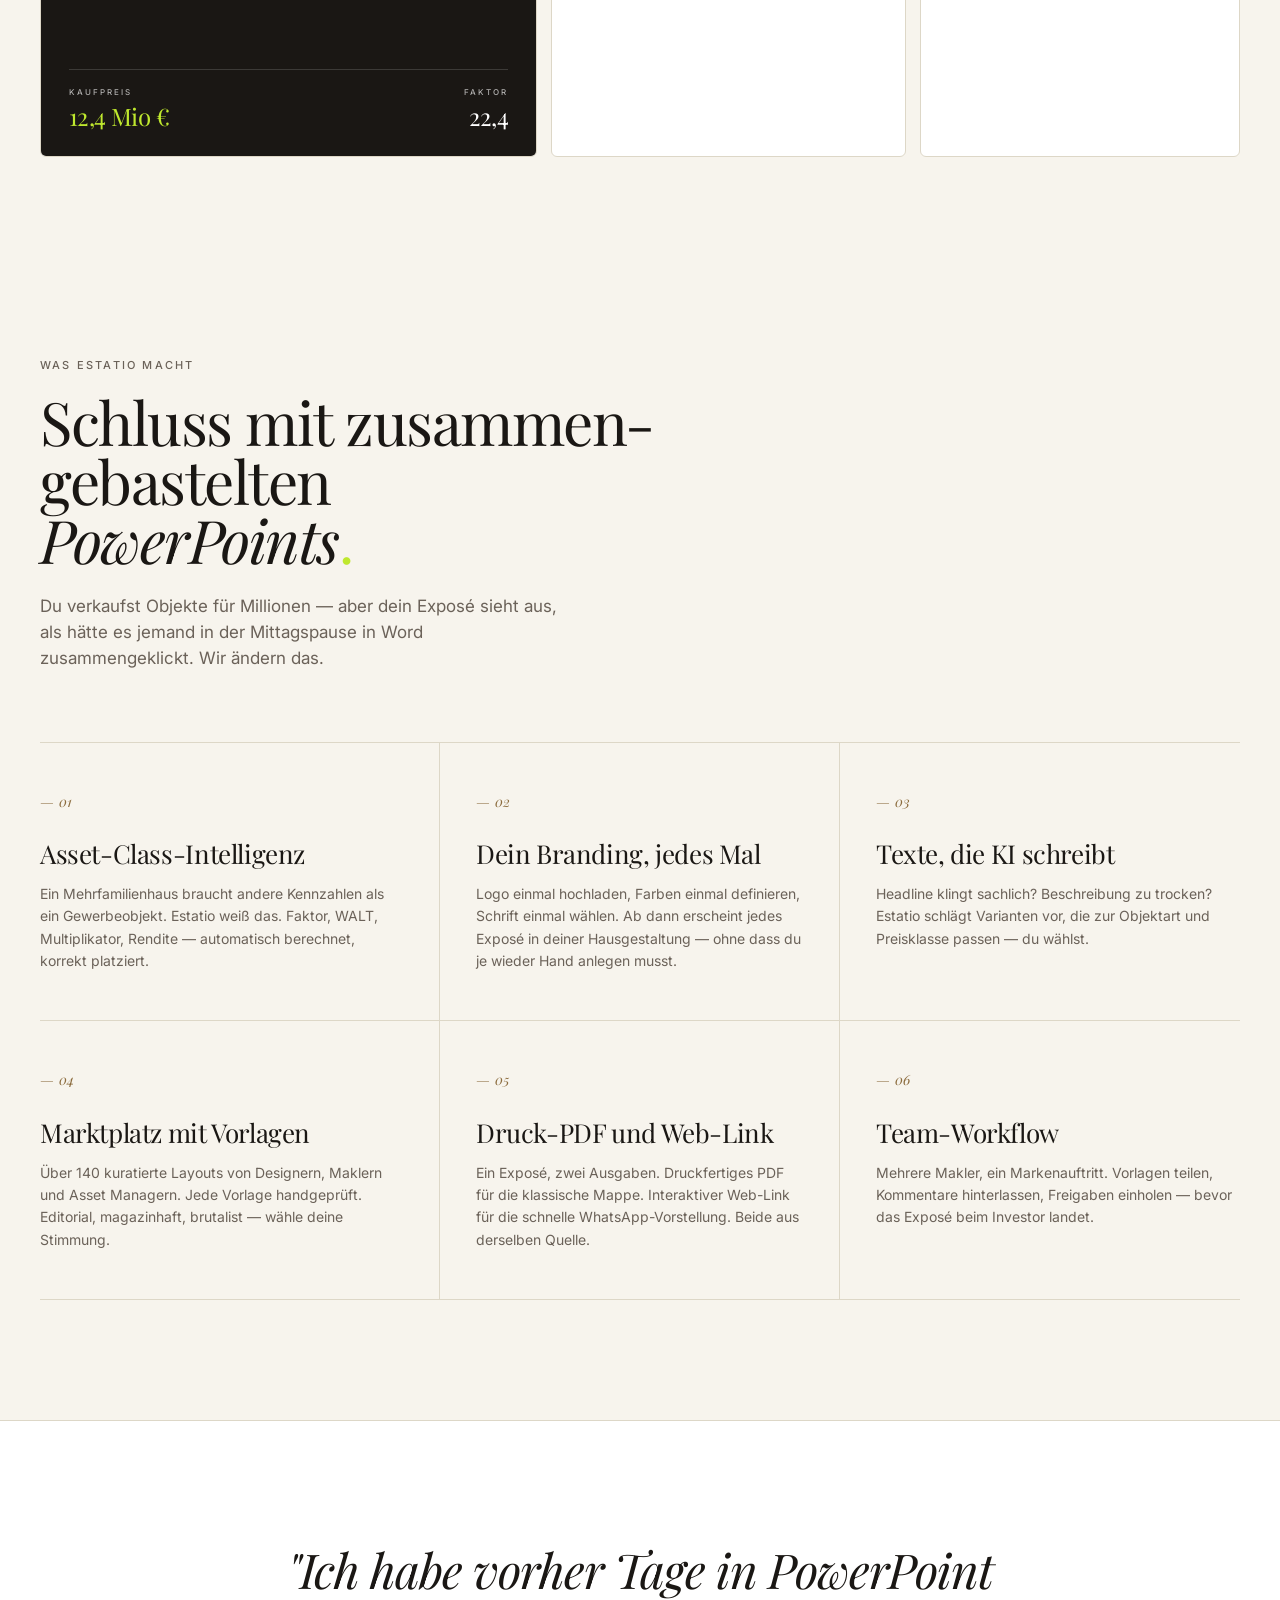
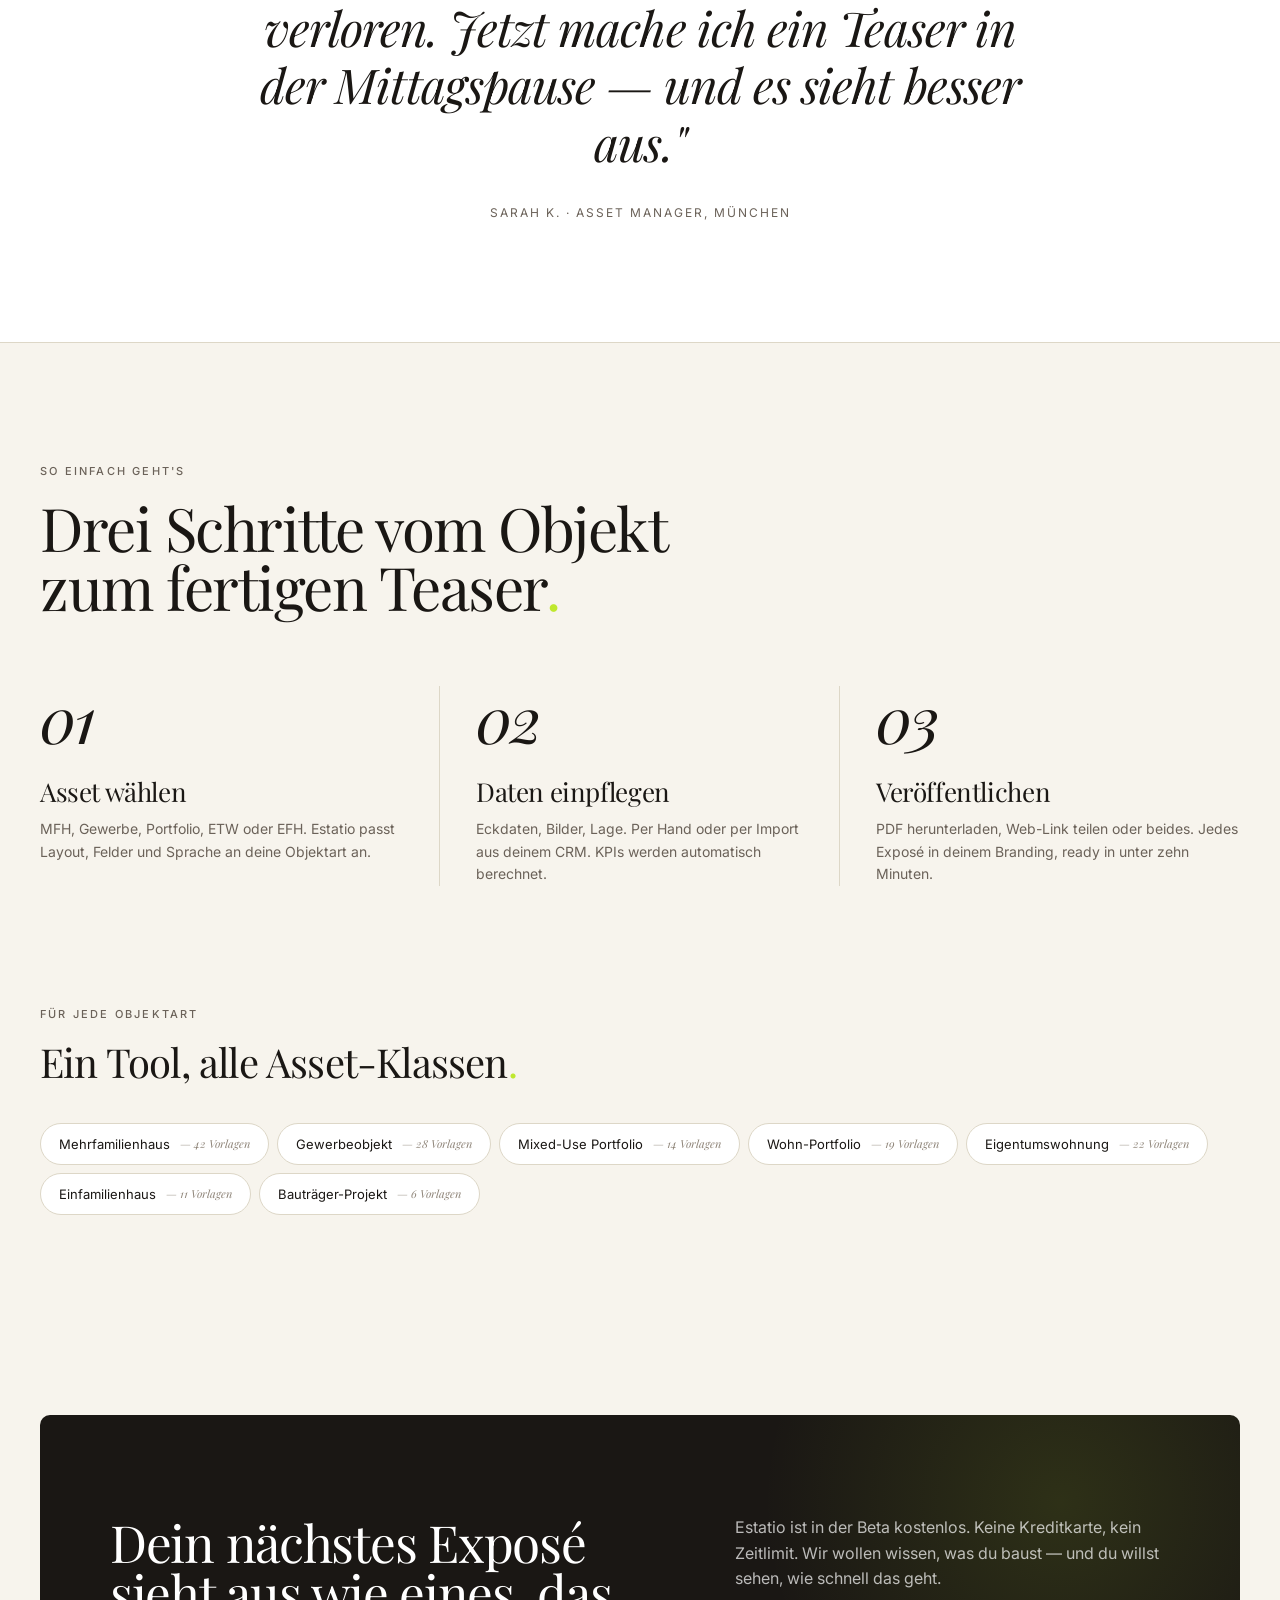
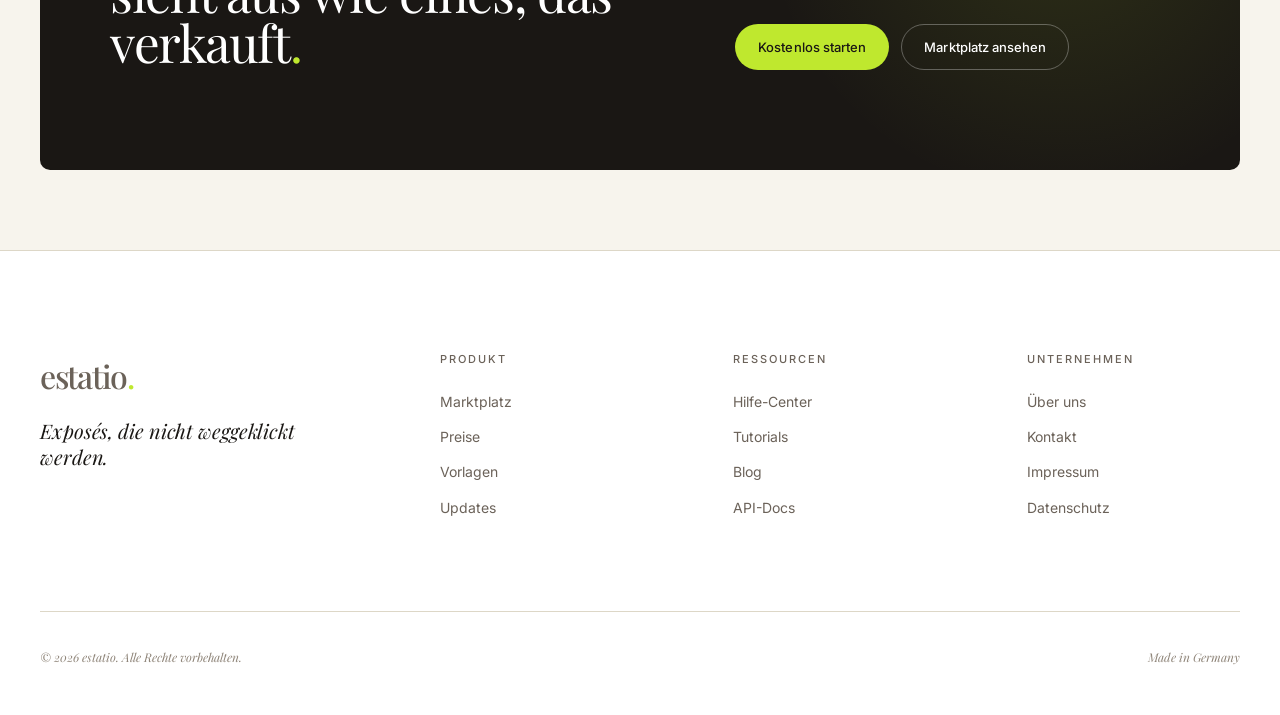
==== commit 40276f2f: "Add files via upload" ====
--- a/index.html
+++ b/index.html
@@ -4,7 +4,7 @@
 <meta charset="UTF-8" />
 <meta name="viewport" content="width=device-width, initial-scale=1.0" />
 <title>estatio. — Exposés, die verkaufen.</title>
-<meta name="description" content="Professionelle Real-Estate-Teaser in Minuten. Für Mehrfamilienhäuser, Gewerbe, Portfolien und Premium-Wohnen." />
+<meta name="description" content="Premium Real-Estate-Exposés in unter 10 Minuten. Für Mehrfamilienhäuser, Gewerbe, Portfolien und Premium-Wohnen." />
 <link rel="stylesheet" href="styles.css" />
 </head>
 <body>
@@ -28,73 +28,95 @@
 <section class="hero">
   <div class="container">
     <div class="hero-tag">
-      <span class="hero-tag-dot">●</span>
+      <span class="hero-tag-dot"></span>
       <span>Beta · jetzt kostenlos testen</span>
     </div>
 
-    <h1 class="display-xl hero-headline">
-      Exposés, die<br/>nicht weggeklickt<br/>werden<span class="lime-dot">.</span>
-    </h1>
-
-    <p class="hero-sub">
-      Vom leeren Blatt zum Premium-Teaser in unter 10 Minuten. Für Mehrfamilienhäuser, Gewerbe, Portfolien und Eigentumswohnungen — alles in einem Tool.
-    </p>
-
-    <div class="hero-actions">
-      <a href="signup.html" class="btn btn-primary btn-lg">Kostenlos starten →</a>
-      <a href="marketplace.html" class="btn btn-ghost btn-lg">Vorlagen ansehen</a>
-      <span class="meta">Keine Kreditkarte nötig</span>
-    </div>
-
-    <div class="showcase">
-      <div class="expo-card">
-        <div class="expo-preview ink">
-          <div class="expo-mini-logo">estatio<span class="lime-dot">.</span></div>
-          <div class="expo-eyebrow" style="color: var(--lime);">Mehrfamilienhaus · Berlin</div>
-          <div class="expo-title">Wohnpark<br/>Charlotten-<br/>burg<span class="lime-dot">.</span></div>
-          <div class="expo-meta">42 Einheiten · 3.840 m² Wohnfläche<br/>Vollvermietet · Topzustand</div>
-          <div class="expo-footer">
-            <div>
-              <div class="expo-price-label">Kaufpreis</div>
-              <div class="expo-price" style="color: var(--lime);">12,4 Mio €</div>
-            </div>
-            <div style="text-align: right;">
-              <div class="expo-price-label">Faktor</div>
-              <div class="expo-price">22,4</div>
+    <div class="hero-grid">
+      <div class="hero-left">
+        <h1 class="display-xxl">
+          Exposés, die<br/>nicht wegge-<br/>klickt werden<span class="lime-dot">.</span>
+        </h1>
+        <p class="hero-sub">
+          Vom leeren Blatt zum Premium-Teaser in unter zehn Minuten. Für Mehrfamilienhäuser, Gewerbe, Portfolien und Eigentumswohnungen.
+        </p>
+        <div class="hero-actions">
+          <a href="signup.html" class="btn btn-primary btn-lg">Kostenlos starten →</a>
+          <a href="marketplace.html" class="btn btn-ghost btn-lg">Vorlagen ansehen</a>
+          <span class="meta">Keine Kreditkarte nötig</span>
+        </div>
+      </div>
+
+      <div class="hero-right">
+        <div class="hero-quote">
+          <div class="hero-quote-text">"Endlich ein Tool, das aussieht wie 2026 — und nicht wie ein Intranet aus 2008."</div>
+          <div class="hero-quote-meta">Thomas W. · Family Office, Frankfurt</div>
+        </div>
+        <div style="font-family: var(--serif); font-style: italic; font-size: 14px; color: var(--slate); line-height: 1.5;">
+          Über 2.000 Makler und Asset Manager nutzen Estatio bereits in der Beta.
+        </div>
+      </div>
+    </div>
+
+    <div class="showcase-wrapper">
+      <div class="showcase-header">
+        <div>
+          <span class="eyebrow">Ausgewählte Exposés</span>
+          <div class="display-md" style="margin-top: 14px;">In wenigen Minuten entstanden<span class="lime-dot">.</span></div>
+        </div>
+        <div class="editorial-meta">— alle in echtem Maklerbüro-Branding</div>
+      </div>
+
+      <div class="showcase">
+        <div class="expo-card">
+          <div class="expo-preview ink">
+            <div class="expo-mini-logo">estatio<span class="lime-dot">.</span></div>
+            <div class="expo-eyebrow" style="color: var(--lime);">Mehrfamilienhaus · Berlin</div>
+            <div class="expo-title">Wohnpark<br/>Charlotten-<br/>burg<span class="lime-dot">.</span></div>
+            <div class="expo-meta">42 Einheiten · 3.840 m² Wohnfläche<br/>Vollvermietet · Topzustand</div>
+            <div class="expo-footer">
+              <div>
+                <div class="expo-price-label">Kaufpreis</div>
+                <div class="expo-price" style="color: var(--lime);">12,4 Mio €</div>
+              </div>
+              <div style="text-align: right;">
+                <div class="expo-price-label">Faktor</div>
+                <div class="expo-price">22,4</div>
+              </div>
             </div>
           </div>
         </div>
-      </div>
-
-      <div class="expo-card">
-        <div class="expo-preview bone">
-          <div class="expo-mini-logo" style="color: var(--persimmon);">estatio<span style="color: var(--ink);">.</span></div>
-          <div class="expo-eyebrow" style="color: var(--persimmon);">Gewerbe · Frankfurt</div>
-          <div class="expo-title">Office Tower<br/>Mainufer<span style="color: var(--persimmon);">.</span></div>
-          <div class="expo-meta">14.200 m² Bürofläche<br/>Class A · WALT 7,2 Jahre</div>
-          <div class="expo-footer">
-            <div>
-              <div class="expo-price-label">Kaufpreis</div>
-              <div class="expo-price">48,0 Mio €</div>
-            </div>
-            <div style="text-align: right;">
-              <div class="expo-price-label">Rendite</div>
-              <div class="expo-price" style="color: var(--persimmon);">5,8 %</div>
+
+        <div class="expo-card">
+          <div class="expo-preview cream">
+            <div class="expo-mini-logo" style="color: var(--bronze);">estatio<span style="color: var(--ink);">.</span></div>
+            <div class="expo-eyebrow" style="color: var(--bronze);">Gewerbe · Frankfurt</div>
+            <div class="expo-title">Office Tower<br/>Mainufer<span style="color: var(--bronze);">.</span></div>
+            <div class="expo-meta">14.200 m² Bürofläche<br/>Class A · WALT 7,2 Jahre</div>
+            <div class="expo-footer">
+              <div>
+                <div class="expo-price-label">Kaufpreis</div>
+                <div class="expo-price">48,0 Mio €</div>
+              </div>
+              <div style="text-align: right;">
+                <div class="expo-price-label">Rendite</div>
+                <div class="expo-price" style="color: var(--bronze);">5,8 %</div>
+              </div>
             </div>
           </div>
         </div>
-      </div>
-
-      <div class="expo-card">
-        <div class="expo-preview lime">
-          <div class="expo-mini-logo">estatio<span style="color: var(--ink);">.</span></div>
-          <div class="expo-eyebrow" style="color: rgba(14,14,12,0.7);">Penthouse · München</div>
-          <div class="expo-title">Bogen-<br/>hausen.</div>
-          <div class="expo-meta">312 m² · 4 Zimmer<br/>Dachterrasse · Privatlift</div>
-          <div class="expo-footer">
-            <div>
-              <div class="expo-price-label">Kaufpreis</div>
-              <div class="expo-price">4,2 Mio €</div>
+
+        <div class="expo-card">
+          <div class="expo-preview bronze">
+            <div class="expo-mini-logo">estatio<span class="lime-dot">.</span></div>
+            <div class="expo-eyebrow" style="color: var(--lime);">Penthouse · München</div>
+            <div class="expo-title">Bogen-<br/>hausen.</div>
+            <div class="expo-meta">312 m² · 4 Zimmer<br/>Dachterrasse · Privatlift</div>
+            <div class="expo-footer">
+              <div>
+                <div class="expo-price-label">Kaufpreis</div>
+                <div class="expo-price" style="color: var(--lime);">4,2 Mio €</div>
+              </div>
             </div>
           </div>
         </div>
@@ -107,7 +129,7 @@
   <div class="container">
     <div class="section-heading">
       <span class="eyebrow">Was Estatio macht</span>
-      <h2 class="display-lg">Schluss mit zusammen-<br/>gebastelten PowerPoints<span class="lime-dot">.</span></h2>
+      <h2 class="display-lg" style="margin-top: 18px;">Schluss mit zusammen-<br/>gebastelten<br/><em style="font-family: var(--serif); font-style: italic;">PowerPoints</em><span class="lime-dot">.</span></h2>
       <p class="section-sub">
         Du verkaufst Objekte für Millionen — aber dein Exposé sieht aus, als hätte es jemand in der Mittagspause in Word zusammengeklickt. Wir ändern das.
       </p>
@@ -115,32 +137,32 @@
 
     <div class="features">
       <div class="feature">
-        <div class="feature-num">01</div>
+        <div class="feature-num">— 01</div>
         <h3>Asset-Class-Intelligenz</h3>
         <p>Ein Mehrfamilienhaus braucht andere Kennzahlen als ein Gewerbeobjekt. Estatio weiß das. Faktor, WALT, Multiplikator, Rendite — automatisch berechnet, korrekt platziert.</p>
       </div>
       <div class="feature">
-        <div class="feature-num">02</div>
+        <div class="feature-num">— 02</div>
         <h3>Dein Branding, jedes Mal</h3>
-        <p>Logo einmal hochladen, Farben einmal definieren, Schrift einmal wählen. Ab dann erscheint dein Exposé in deiner Hauserscheinung — ohne dass du je wieder Hand anlegen musst.</p>
-      </div>
-      <div class="feature">
-        <div class="feature-num">03</div>
+        <p>Logo einmal hochladen, Farben einmal definieren, Schrift einmal wählen. Ab dann erscheint jedes Exposé in deiner Hausgestaltung — ohne dass du je wieder Hand anlegen musst.</p>
+      </div>
+      <div class="feature">
+        <div class="feature-num">— 03</div>
         <h3>Texte, die KI schreibt</h3>
         <p>Headline klingt sachlich? Beschreibung zu trocken? Estatio schlägt Varianten vor, die zur Objektart und Preisklasse passen — du wählst.</p>
       </div>
       <div class="feature">
-        <div class="feature-num">04</div>
+        <div class="feature-num">— 04</div>
         <h3>Marktplatz mit Vorlagen</h3>
         <p>Über 140 kuratierte Layouts von Designern, Maklern und Asset Managern. Jede Vorlage handgeprüft. Editorial, magazinhaft, brutalist — wähle deine Stimmung.</p>
       </div>
       <div class="feature">
-        <div class="feature-num">05</div>
+        <div class="feature-num">— 05</div>
         <h3>Druck-PDF und Web-Link</h3>
         <p>Ein Exposé, zwei Ausgaben. Druckfertiges PDF für die klassische Mappe. Interaktiver Web-Link für die schnelle WhatsApp-Vorstellung. Beide aus derselben Quelle.</p>
       </div>
       <div class="feature">
-        <div class="feature-num">06</div>
+        <div class="feature-num">— 06</div>
         <h3>Team-Workflow</h3>
         <p>Mehrere Makler, ein Markenauftritt. Vorlagen teilen, Kommentare hinterlassen, Freigaben einholen — bevor das Exposé beim Investor landet.</p>
       </div>
@@ -148,48 +170,57 @@
   </div>
 </section>
 
-<section class="section" style="background: var(--paper); border-top: 0.5px solid var(--border); border-bottom: 0.5px solid var(--border);">
+<section class="editorial-quote">
+  <div class="editorial-quote-inner">
+    <div class="editorial-quote-text">
+      "Ich habe vorher Tage in PowerPoint verloren. Jetzt mache ich ein Teaser in der Mittagspause — und es sieht besser aus."
+    </div>
+    <div class="editorial-quote-meta">Sarah K. · Asset Manager, München</div>
+  </div>
+</section>
+
+<section class="section">
   <div class="container">
     <div class="section-heading">
       <span class="eyebrow">So einfach geht's</span>
-      <h2 class="display-lg">Drei Schritte vom Objekt<br/>zum fertigen Teaser<span class="lime-dot">.</span></h2>
+      <h2 class="display-lg" style="margin-top: 18px;">Drei Schritte vom Objekt<br/>zum fertigen Teaser<span class="lime-dot">.</span></h2>
     </div>
 
     <div class="steps">
       <div class="step">
-        <div class="step-num">01</div>
+        <div class="step-num"><em>01</em></div>
         <h4>Asset wählen</h4>
         <p>MFH, Gewerbe, Portfolio, ETW oder EFH. Estatio passt Layout, Felder und Sprache an deine Objektart an.</p>
       </div>
       <div class="step">
-        <div class="step-num">02</div>
+        <div class="step-num"><em>02</em></div>
         <h4>Daten einpflegen</h4>
         <p>Eckdaten, Bilder, Lage. Per Hand oder per Import aus deinem CRM. KPIs werden automatisch berechnet.</p>
       </div>
       <div class="step">
-        <div class="step-num">03</div>
+        <div class="step-num"><em>03</em></div>
         <h4>Veröffentlichen</h4>
-        <p>PDF herunterladen, Web-Link teilen oder beides. Jedes Exposé in deinem Branding, ready in unter 10 Minuten.</p>
-      </div>
-    </div>
-  </div>
-</section>
-
-<section class="section">
-  <div class="container">
-    <div class="section-heading">
+        <p>PDF herunterladen, Web-Link teilen oder beides. Jedes Exposé in deinem Branding, ready in unter zehn Minuten.</p>
+      </div>
+    </div>
+  </div>
+</section>
+
+<section class="section" style="padding-top: 0;">
+  <div class="container">
+    <div class="section-heading" style="margin-bottom: 0;">
       <span class="eyebrow">Für jede Objektart</span>
-      <h2 class="display-md">Ein Tool, alle Asset-Klassen<span class="lime-dot">.</span></h2>
+      <h2 class="display-md" style="margin-top: 18px;">Ein Tool, alle Asset-Klassen<span class="lime-dot">.</span></h2>
     </div>
 
     <div class="asset-types">
-      <span class="asset-pill">Mehrfamilienhaus <span class="count">· 42 Vorlagen</span></span>
-      <span class="asset-pill">Gewerbeobjekt <span class="count">· 28 Vorlagen</span></span>
-      <span class="asset-pill">Mixed-Use Portfolio <span class="count">· 14 Vorlagen</span></span>
-      <span class="asset-pill">Wohn-Portfolio <span class="count">· 19 Vorlagen</span></span>
-      <span class="asset-pill">Eigentumswohnung <span class="count">· 22 Vorlagen</span></span>
-      <span class="asset-pill">Einfamilienhaus <span class="count">· 11 Vorlagen</span></span>
-      <span class="asset-pill">Bauträger-Projekt <span class="count">· 6 Vorlagen</span></span>
+      <span class="asset-pill">Mehrfamilienhaus <span class="count">— 42 Vorlagen</span></span>
+      <span class="asset-pill">Gewerbeobjekt <span class="count">— 28 Vorlagen</span></span>
+      <span class="asset-pill">Mixed-Use Portfolio <span class="count">— 14 Vorlagen</span></span>
+      <span class="asset-pill">Wohn-Portfolio <span class="count">— 19 Vorlagen</span></span>
+      <span class="asset-pill">Eigentumswohnung <span class="count">— 22 Vorlagen</span></span>
+      <span class="asset-pill">Einfamilienhaus <span class="count">— 11 Vorlagen</span></span>
+      <span class="asset-pill">Bauträger-Projekt <span class="count">— 6 Vorlagen</span></span>
     </div>
   </div>
 </section>
@@ -202,9 +233,9 @@
       </div>
       <div>
         <p>Estatio ist in der Beta kostenlos. Keine Kreditkarte, kein Zeitlimit. Wir wollen wissen, was du baust — und du willst sehen, wie schnell das geht.</p>
-        <div style="display: flex; gap: 10px; flex-wrap: wrap;">
+        <div class="cta-actions">
           <a href="signup.html" class="btn btn-primary">Kostenlos starten</a>
-          <a href="marketplace.html" class="btn" style="background: transparent; border: 0.5px solid rgba(255,255,255,0.3); color: var(--paper);">Marktplatz ansehen</a>
+          <a href="marketplace.html" class="btn btn-cta-ghost">Marktplatz ansehen</a>
         </div>
       </div>
     </div>
--- a/styles.css
+++ b/styles.css
@@ -1,34 +1,51 @@
-/* Estatio Design System v1 */
-
-@import url('https://fonts.googleapis.com/css2?family=Fraunces:opsz,wght@9..144,300;9..144,400;9..144,500;9..144,600&family=Inter:wght@400;500;600&display=swap');
+/* Estatio Design System v2 — Premium Editorial */
+
+/* Wir laden zwei Schriften: 
+   - Playfair Display als bester frei verfügbarer Ersatz für GT Sectra (kantig, dramatisch, Serif-Display)
+   - Inter für UI-Body (sauber, neutral, lesbar)
+   GT Sectra selbst ist eine kommerzielle Lizenz von Grilli Type. Playfair Display Pro 
+   ist der nächstgelegene kostenlose Google Font mit demselben kantigen Charakter. */
+
+@import url('https://fonts.googleapis.com/css2?family=Playfair+Display:ital,wght@0,400;0,500;0,600;1,400&family=Inter:wght@400;500;600&display=swap');
 
 :root {
-  --ink: #0E0E0C;
-  --ink-soft: #1F1F1D;
+  /* Kernfarben — wärmer, edler, weniger Tech */
+  --ink: #1A1714;           /* warmes Tiefbraun statt hartes Schwarz */
+  --ink-soft: #2A2622;
+  --ink-deep: #0F0D0B;      /* nur für absolute Kontraste */
+  
   --paper: #FFFFFF;
-  --bone: #FAFAF7;
-  --bone-warm: #F4F1EA;
-  --border: #E8E6DF;
-  --border-soft: #F0EEE7;
-  --slate: #6B6B66;
-  --slate-light: #8A8880;
-  --mute: #B5B3AA;
-
+  --bone: #F7F4ED;          /* wärmer als vorher, Richtung Naturpapier */
+  --cream: #EDE7D8;         /* warmer Akzent-Cream */
+  --linen: #E8E2D2;         /* mittlerer Cream-Ton für Cards */
+  
+  --border: #DDD7C7;        /* Border in Cream-Familie statt grau */
+  --border-soft: #ECE6D6;
+  --border-strong: #BDB5A1;
+  
+  --slate: #6B6259;         /* warmer Grauton statt kühl */
+  --slate-light: #8E8478;
+  --mute: #B5AC9E;
+  
+  /* Akzentfarben — Limette bleibt aber wird unterstützt durch Bronze */
   --lime: #BFE82E;
   --lime-dark: #A8CE25;
-  --persimmon: #FF6A3D;
-
-  --serif: 'Fraunces', Georgia, serif;
+  --bronze: #8B6B3D;        /* neuer Premium-Akzent */
+  --terracotta: #C8602F;    /* warmer Akzent statt Persimmon */
+  
+  /* Typografie */
+  --serif: 'Playfair Display', 'GT Sectra', Georgia, 'Times New Roman', serif;
   --sans: 'Inter', -apple-system, system-ui, sans-serif;
-
-  --r-sm: 6px;
-  --r-md: 10px;
-  --r-lg: 16px;
+  
+  /* Radien — weniger pillig, mehr architektonisch */
+  --r-sm: 4px;
+  --r-md: 6px;
+  --r-lg: 10px;
   --r-pill: 100px;
-
-  --shadow-sm: 0 1px 2px rgba(14,14,12,0.04);
-  --shadow-md: 0 2px 8px rgba(14,14,12,0.06);
-  --shadow-lg: 0 8px 32px rgba(14,14,12,0.08);
+  
+  --shadow-sm: 0 1px 2px rgba(26,23,20,0.04);
+  --shadow-md: 0 2px 12px rgba(26,23,20,0.06);
+  --shadow-lg: 0 12px 40px rgba(26,23,20,0.08);
 }
 
 * { box-sizing: border-box; margin: 0; padding: 0; }
@@ -40,13 +57,12 @@
   background: var(--bone);
   color: var(--ink);
   font-size: 15px;
-  line-height: 1.5;
+  line-height: 1.55;
   -webkit-font-smoothing: antialiased;
   text-rendering: optimizeLegibility;
 }
 
 a { color: inherit; text-decoration: none; }
-
 img { max-width: 100%; display: block; }
 
 button {
@@ -67,18 +83,38 @@
 /* ===== Typography ===== */
 
 .serif { font-family: var(--serif); }
+.italic { font-style: italic; font-family: var(--serif); }
 
 .eyebrow {
   font-size: 11px;
-  letter-spacing: 1.8px;
+  letter-spacing: 2.2px;
   text-transform: uppercase;
-  color: var(--slate-light);
-  font-weight: 500;
+  color: var(--slate);
+  font-weight: 500;
+  font-family: var(--sans);
+}
+
+.eyebrow-serif {
+  font-family: var(--serif);
+  font-style: italic;
+  font-size: 14px;
+  color: var(--slate);
+  letter-spacing: 0.01em;
+  font-weight: 400;
+}
+
+/* Editorial display sizes - dramatischer, mehr Range */
+.display-xxl {
+  font-family: var(--serif);
+  font-size: clamp(56px, 9vw, 128px);
+  line-height: 0.88;
+  letter-spacing: -0.035em;
+  font-weight: 400;
 }
 
 .display-xl {
   font-family: var(--serif);
-  font-size: clamp(48px, 7vw, 96px);
+  font-size: clamp(48px, 7vw, 88px);
   line-height: 0.92;
   letter-spacing: -0.03em;
   font-weight: 400;
@@ -86,7 +122,7 @@
 
 .display-lg {
   font-family: var(--serif);
-  font-size: clamp(36px, 5vw, 64px);
+  font-size: clamp(36px, 5vw, 60px);
   line-height: 0.98;
   letter-spacing: -0.025em;
   font-weight: 400;
@@ -104,7 +140,7 @@
   font-family: var(--serif);
   font-size: clamp(22px, 2.5vw, 28px);
   line-height: 1.1;
-  letter-spacing: -0.01em;
+  letter-spacing: -0.015em;
   font-weight: 400;
 }
 
@@ -113,15 +149,15 @@
 /* ===== Layout ===== */
 
 .container {
-  max-width: 1240px;
+  max-width: 1320px;
   margin: 0 auto;
-  padding: 0 32px;
+  padding: 0 40px;
 }
 
 .container-narrow {
-  max-width: 920px;
+  max-width: 960px;
   margin: 0 auto;
-  padding: 0 32px;
+  padding: 0 40px;
 }
 
 /* ===== Nav ===== */
@@ -130,16 +166,16 @@
   position: sticky;
   top: 0;
   z-index: 50;
-  background: rgba(255, 255, 255, 0.85);
+  background: rgba(247, 244, 237, 0.85);
   backdrop-filter: saturate(180%) blur(20px);
   -webkit-backdrop-filter: saturate(180%) blur(20px);
   border-bottom: 0.5px solid var(--border);
 }
 
 .nav-inner {
-  max-width: 1240px;
+  max-width: 1320px;
   margin: 0 auto;
-  padding: 16px 32px;
+  padding: 18px 40px;
   display: flex;
   align-items: center;
   justify-content: space-between;
@@ -147,7 +183,7 @@
 
 .logo {
   font-family: var(--serif);
-  font-size: 22px;
+  font-size: 24px;
   letter-spacing: -0.04em;
   font-weight: 500;
   color: var(--ink);
@@ -163,6 +199,7 @@
   font-size: 13px;
   color: var(--slate);
   transition: color 0.15s;
+  font-weight: 400;
 }
 
 .nav-links a:hover { color: var(--ink); }
@@ -170,7 +207,7 @@
 
 .nav-cta {
   display: flex;
-  gap: 8px;
+  gap: 10px;
   align-items: center;
 }
 
@@ -179,15 +216,16 @@
 .btn {
   display: inline-flex;
   align-items: center;
-  gap: 6px;
-  padding: 11px 20px;
+  gap: 8px;
+  padding: 12px 22px;
   border-radius: var(--r-pill);
   font-size: 13px;
   font-weight: 500;
-  transition: all 0.15s;
+  transition: all 0.2s ease;
   cursor: pointer;
   border: 0.5px solid transparent;
   white-space: nowrap;
+  letter-spacing: 0.005em;
 }
 
 .btn-primary {
@@ -209,13 +247,13 @@
 }
 
 .btn-ghost {
+  background: transparent;
+  border-color: var(--border-strong);
+  color: var(--ink);
+}
+.btn-ghost:hover {
   background: var(--paper);
-  border-color: var(--border);
-  color: var(--ink);
-}
-.btn-ghost:hover {
-  background: var(--bone);
-  border-color: var(--slate-light);
+  border-color: var(--ink);
 }
 
 .btn-text {
@@ -227,14 +265,14 @@
 }
 
 .btn-lg {
-  padding: 14px 26px;
+  padding: 15px 28px;
   font-size: 14px;
 }
 
 /* ===== Hero ===== */
 
 .hero {
-  padding: 80px 0 100px;
+  padding: 100px 0 80px;
   position: relative;
   overflow: hidden;
 }
@@ -242,63 +280,115 @@
 .hero-tag {
   display: inline-flex;
   align-items: center;
-  gap: 8px;
-  padding: 6px 14px 6px 8px;
+  gap: 10px;
+  padding: 7px 16px 7px 10px;
   background: var(--paper);
   border: 0.5px solid var(--border);
   border-radius: var(--r-pill);
   font-size: 12px;
   color: var(--slate);
-  margin-bottom: 32px;
+  margin-bottom: 40px;
+  font-weight: 500;
 }
 
 .hero-tag-dot {
-  width: 20px;
-  height: 20px;
+  width: 8px;
+  height: 8px;
   border-radius: 50%;
   background: var(--lime);
-  display: inline-flex;
-  align-items: center;
-  justify-content: center;
-  font-size: 11px;
-  font-weight: 500;
-  color: var(--ink);
-}
-
-.hero-headline {
-  max-width: 900px;
-  margin-bottom: 28px;
+  display: inline-block;
+}
+
+.hero-grid {
+  display: grid;
+  grid-template-columns: 1.4fr 1fr;
+  gap: 80px;
+  align-items: end;
+}
+
+.hero-left .display-xl {
+  margin-bottom: 32px;
 }
 
 .hero-sub {
-  max-width: 540px;
-  font-size: 18px;
+  max-width: 480px;
+  font-size: 17px;
   line-height: 1.55;
   color: var(--slate);
-  margin-bottom: 40px;
+  margin-bottom: 44px;
+  font-weight: 400;
 }
 
 .hero-actions {
   display: flex;
   gap: 12px;
   align-items: center;
-  margin-bottom: 80px;
   flex-wrap: wrap;
 }
 
 .hero-actions .meta {
   font-size: 12px;
   color: var(--slate-light);
-  margin-left: 8px;
-}
-
-/* ===== Showcase row ===== */
+  margin-left: 12px;
+  font-style: italic;
+  font-family: var(--serif);
+}
+
+.hero-right {
+  position: relative;
+}
+
+.hero-quote {
+  border-left: 1.5px solid var(--ink);
+  padding-left: 24px;
+  margin-bottom: 32px;
+}
+
+.hero-quote-text {
+  font-family: var(--serif);
+  font-style: italic;
+  font-size: 22px;
+  line-height: 1.35;
+  letter-spacing: -0.01em;
+  color: var(--ink);
+  font-weight: 400;
+}
+
+.hero-quote-meta {
+  margin-top: 14px;
+  font-size: 12px;
+  color: var(--slate);
+  letter-spacing: 0.04em;
+}
+
+/* ===== Editorial showcase row ===== */
+
+.showcase-wrapper {
+  margin-top: 100px;
+  padding-top: 60px;
+  border-top: 0.5px solid var(--border);
+}
+
+.showcase-header {
+  display: flex;
+  justify-content: space-between;
+  align-items: end;
+  margin-bottom: 40px;
+  flex-wrap: wrap;
+  gap: 20px;
+}
+
+.showcase-header .editorial-meta {
+  font-family: var(--serif);
+  font-style: italic;
+  font-size: 16px;
+  color: var(--slate);
+}
 
 .showcase {
   display: grid;
-  grid-template-columns: 1.2fr 1fr 0.8fr;
-  gap: 12px;
-  margin-top: 40px;
+  grid-template-columns: 1.4fr 1fr 0.9fr;
+  gap: 14px;
 }
 
 .expo-card {
@@ -307,11 +397,14 @@
   background: var(--paper);
   border: 0.5px solid var(--border);
   position: relative;
-}
+  transition: transform 0.2s ease;
+}
+
+.expo-card:hover { transform: translateY(-3px); }
 
 .expo-preview {
   aspect-ratio: 0.78;
-  padding: 24px;
+  padding: 28px;
   position: relative;
   overflow: hidden;
 }
@@ -321,155 +414,180 @@
   color: var(--paper);
 }
 
+.expo-preview.cream {
+  background: var(--cream);
+  color: var(--ink);
+}
+
+.expo-preview.bronze {
+  background: var(--bronze);
+  color: var(--paper);
+}
+
+.expo-preview.terracotta {
+  background: var(--terracotta);
+  color: var(--paper);
+}
+
 .expo-preview.lime {
   background: var(--lime);
   color: var(--ink);
 }
 
-.expo-preview.bone {
-  background: var(--bone-warm);
-  color: var(--ink);
-}
-
-.expo-preview.persimmon {
-  background: var(--persimmon);
-  color: var(--paper);
-}
-
 .expo-mini-logo {
   font-family: var(--serif);
-  font-size: 14px;
+  font-size: 15px;
   letter-spacing: -0.04em;
-  margin-bottom: 48px;
+  margin-bottom: 56px;
+  font-weight: 500;
 }
 
 .expo-eyebrow {
   font-size: 9px;
-  letter-spacing: 1.8px;
+  letter-spacing: 2.2px;
   text-transform: uppercase;
-  margin-bottom: 10px;
+  margin-bottom: 14px;
   opacity: 0.7;
+  font-weight: 500;
 }
 
 .expo-title {
   font-family: var(--serif);
-  font-size: 28px;
+  font-size: 32px;
   line-height: 0.95;
-  letter-spacing: -0.02em;
-  margin-bottom: 12px;
+  letter-spacing: -0.025em;
+  margin-bottom: 16px;
+  font-weight: 400;
 }
 
 .expo-meta {
   font-size: 11px;
-  line-height: 1.4;
+  line-height: 1.55;
   opacity: 0.75;
+  font-family: var(--serif);
+  font-style: italic;
 }
 
 .expo-footer {
   position: absolute;
-  bottom: 24px;
-  left: 24px;
-  right: 24px;
-  padding-top: 14px;
+  bottom: 28px;
+  left: 28px;
+  right: 28px;
+  padding-top: 16px;
   border-top: 0.5px solid rgba(255,255,255,0.15);
   display: flex;
   justify-content: space-between;
   align-items: end;
 }
 
-.expo-preview.lime .expo-footer,
-.expo-preview.bone .expo-footer {
-  border-top-color: rgba(14,14,12,0.12);
+.expo-preview.cream .expo-footer,
+.expo-preview.lime .expo-footer {
+  border-top-color: rgba(26,23,20,0.15);
 }
 
 .expo-price-label {
   font-size: 8px;
-  letter-spacing: 1.5px;
+  letter-spacing: 2px;
   text-transform: uppercase;
-  opacity: 0.6;
-  margin-bottom: 4px;
+  opacity: 0.65;
+  margin-bottom: 6px;
+  font-weight: 500;
 }
 
 .expo-price {
   font-family: var(--serif);
-  font-size: 22px;
-  letter-spacing: -0.02em;
+  font-size: 24px;
+  letter-spacing: -0.025em;
   line-height: 1;
+  font-weight: 400;
 }
 
 .expo-meta-row {
-  padding: 12px 16px;
+  padding: 14px 18px;
   display: flex;
   justify-content: space-between;
   font-size: 11px;
   color: var(--slate);
 }
 
+.expo-meta-row .ref {
+  font-family: var(--serif);
+  font-style: italic;
+}
+
 /* ===== Sections ===== */
 
 .section {
-  padding: 100px 0;
+  padding: 120px 0;
 }
 
 .section-tight {
-  padding: 70px 0;
+  padding: 80px 0;
 }
 
 .section-heading {
-  margin-bottom: 60px;
-  max-width: 720px;
+  margin-bottom: 70px;
+  max-width: 760px;
 }
 
 .section-heading .eyebrow {
   display: block;
-  margin-bottom: 14px;
+  margin-bottom: 18px;
 }
 
 .section-sub {
   font-size: 17px;
   line-height: 1.55;
   color: var(--slate);
-  margin-top: 20px;
-  max-width: 560px;
-}
-
-/* ===== Feature grid ===== */
+  margin-top: 24px;
+  max-width: 540px;
+  font-weight: 400;
+}
+
+/* ===== Feature grid - editorial style ===== */
 
 .features {
   display: grid;
   grid-template-columns: repeat(3, 1fr);
-  gap: 1px;
-  background: var(--border);
-  border: 0.5px solid var(--border);
-  border-radius: var(--r-lg);
-  overflow: hidden;
+  gap: 0;
+  border-top: 0.5px solid var(--border);
+  border-bottom: 0.5px solid var(--border);
 }
 
 .feature {
-  background: var(--paper);
-  padding: 36px 32px;
-}
+  padding: 48px 36px 48px 0;
+  border-right: 0.5px solid var(--border);
+  position: relative;
+}
+
+.feature:nth-child(3n) { border-right: none; padding-right: 0; }
+.feature:nth-child(n+4) { border-top: 0.5px solid var(--border); padding-top: 48px; }
+.feature:nth-child(3n+1) { padding-left: 0; }
+.feature:nth-child(3n+2) { padding-left: 36px; }
+.feature:nth-child(3n) { padding-left: 36px; }
 
 .feature-num {
   font-family: var(--serif);
-  font-size: 13px;
-  color: var(--slate-light);
-  letter-spacing: 0.04em;
-  margin-bottom: 24px;
+  font-style: italic;
+  font-size: 14px;
+  color: var(--bronze);
+  margin-bottom: 28px;
+  letter-spacing: 0.02em;
 }
 
 .feature h3 {
   font-family: var(--serif);
-  font-size: 22px;
-  letter-spacing: -0.01em;
-  font-weight: 400;
-  margin-bottom: 10px;
-  line-height: 1.15;
+  font-size: 26px;
+  letter-spacing: -0.015em;
+  font-weight: 400;
+  margin-bottom: 14px;
+  line-height: 1.1;
+  color: var(--ink);
 }
 
 .feature p {
   font-size: 14px;
-  line-height: 1.55;
+  line-height: 1.6;
   color: var(--slate);
 }
 
@@ -478,49 +596,55 @@
 .steps {
   display: grid;
   grid-template-columns: repeat(3, 1fr);
-  gap: 16px;
+  gap: 0;
   margin-top: 50px;
 }
 
 .step {
   position: relative;
-  padding: 24px;
-}
+  padding: 0 36px 0 0;
+  border-right: 0.5px solid var(--border);
+}
+
+.step:last-child { border-right: none; padding-right: 0; }
+.step:nth-child(n+2) { padding-left: 36px; }
 
 .step-num {
   font-family: var(--serif);
-  font-size: 48px;
+  font-style: italic;
+  font-size: 64px;
   line-height: 1;
-  color: var(--lime);
-  margin-bottom: 16px;
-  letter-spacing: -0.04em;
+  color: var(--ink);
+  margin-bottom: 28px;
+  letter-spacing: -0.03em;
 }
 
 .step h4 {
   font-family: var(--serif);
-  font-size: 22px;
-  letter-spacing: -0.01em;
-  font-weight: 400;
-  margin-bottom: 8px;
+  font-size: 26px;
+  letter-spacing: -0.015em;
+  font-weight: 400;
+  margin-bottom: 12px;
+  line-height: 1.1;
 }
 
 .step p {
   font-size: 14px;
-  line-height: 1.55;
-  color: var(--slate);
-}
-
-/* ===== Asset types pills ===== */
+  line-height: 1.6;
+  color: var(--slate);
+}
+
+/* ===== Asset types ===== */
 
 .asset-types {
   display: flex;
   flex-wrap: wrap;
   gap: 8px;
-  margin-top: 32px;
+  margin-top: 40px;
 }
 
 .asset-pill {
-  padding: 9px 16px;
+  padding: 10px 18px;
   border-radius: var(--r-pill);
   background: var(--paper);
   border: 0.5px solid var(--border);
@@ -528,47 +652,119 @@
   color: var(--ink);
   display: inline-flex;
   align-items: center;
-  gap: 6px;
+  gap: 10px;
+  transition: all 0.15s;
+}
+
+.asset-pill:hover {
+  border-color: var(--ink);
 }
 
 .asset-pill .count {
   font-size: 11px;
   color: var(--slate-light);
-}
-
-/* ===== Big CTA band ===== */
+  font-family: var(--serif);
+  font-style: italic;
+}
+
+/* ===== Editorial quote section ===== */
+
+.editorial-quote {
+  padding: 120px 0;
+  background: var(--paper);
+  border-top: 0.5px solid var(--border);
+  border-bottom: 0.5px solid var(--border);
+}
+
+.editorial-quote-inner {
+  max-width: 880px;
+  margin: 0 auto;
+  text-align: center;
+  padding: 0 40px;
+}
+
+.editorial-quote-text {
+  font-family: var(--serif);
+  font-style: italic;
+  font-size: clamp(28px, 4vw, 48px);
+  line-height: 1.2;
+  letter-spacing: -0.02em;
+  color: var(--ink);
+  font-weight: 400;
+}
+
+.editorial-quote-meta {
+  margin-top: 32px;
+  font-size: 12px;
+  letter-spacing: 2px;
+  text-transform: uppercase;
+  color: var(--slate);
+}
+
+/* ===== Big CTA - warmer ===== */
 
 .cta-band {
   background: var(--ink);
   color: var(--paper);
   border-radius: var(--r-lg);
-  padding: 80px 60px;
-  margin: 60px 0;
+  padding: 100px 70px;
+  margin: 80px 0;
   display: grid;
-  grid-template-columns: 1.4fr 1fr;
+  grid-template-columns: 1.3fr 1fr;
   gap: 60px;
   align-items: center;
+  position: relative;
+  overflow: hidden;
+}
+
+.cta-band::before {
+  content: '';
+  position: absolute;
+  top: -60%;
+  right: -10%;
+  width: 600px;
+  height: 600px;
+  background: radial-gradient(circle, rgba(191, 232, 46, 0.12), transparent 70%);
+  pointer-events: none;
 }
 
 .cta-band h2 {
   font-family: var(--serif);
-  font-size: clamp(36px, 4vw, 56px);
-  line-height: 1;
+  font-size: clamp(36px, 4vw, 60px);
+  line-height: 0.98;
   letter-spacing: -0.025em;
   font-weight: 400;
+  position: relative;
 }
 
 .cta-band p {
   font-size: 16px;
-  line-height: 1.55;
-  color: rgba(255,255,255,0.65);
-  margin-bottom: 28px;
+  line-height: 1.6;
+  color: rgba(255,255,255,0.7);
+  margin-bottom: 32px;
+  position: relative;
+}
+
+.cta-actions {
+  display: flex;
+  gap: 12px;
+  flex-wrap: wrap;
+  position: relative;
+}
+
+.btn-cta-ghost {
+  background: transparent;
+  border: 0.5px solid rgba(255,255,255,0.3);
+  color: var(--paper);
+}
+.btn-cta-ghost:hover {
+  border-color: rgba(255,255,255,0.6);
 }
 
 /* ===== Footer ===== */
 
 .footer {
-  padding: 80px 0 40px;
+  padding: 100px 0 48px;
   border-top: 0.5px solid var(--border);
   background: var(--paper);
 }
@@ -576,67 +772,81 @@
 .footer-grid {
   display: grid;
   grid-template-columns: 1.5fr 1fr 1fr 1fr;
-  gap: 60px;
-  margin-bottom: 60px;
+  gap: 80px;
+  margin-bottom: 80px;
 }
 
 .footer-brand .logo {
-  font-size: 28px;
+  font-size: 32px;
   display: block;
-  margin-bottom: 14px;
+  margin-bottom: 18px;
 }
 
 .footer-tag {
   font-family: var(--serif);
-  font-size: 18px;
+  font-style: italic;
+  font-size: 20px;
   line-height: 1.3;
-  letter-spacing: -0.01em;
+  letter-spacing: -0.005em;
   color: var(--ink);
   max-width: 280px;
+  font-weight: 400;
 }
 
 .footer h5 {
   font-size: 11px;
-  letter-spacing: 1.5px;
+  letter-spacing: 2px;
   text-transform: uppercase;
-  color: var(--slate-light);
-  font-weight: 500;
-  margin-bottom: 18px;
+  color: var(--slate);
+  font-weight: 500;
+  margin-bottom: 22px;
 }
 
 .footer ul { list-style: none; }
-.footer li { margin-bottom: 10px; }
+.footer li { margin-bottom: 12px; }
 .footer a {
-  font-size: 13px;
-  color: var(--slate);
+  font-size: 14px;
+  color: var(--slate);
+  transition: color 0.15s;
 }
 .footer a:hover { color: var(--ink); }
 
 .footer-bottom {
-  padding-top: 32px;
+  padding-top: 36px;
   border-top: 0.5px solid var(--border);
   display: flex;
   justify-content: space-between;
   font-size: 12px;
   color: var(--slate-light);
+  font-family: var(--serif);
+  font-style: italic;
 }
 
 /* ===== Marketplace ===== */
 
 .marketplace-header {
-  padding: 60px 0 40px;
+  padding: 80px 0 50px;
+}
+
+.marketplace-headline-row {
+  display: flex;
+  justify-content: space-between;
+  align-items: end;
+  margin-bottom: 28px;
+  flex-wrap: wrap;
+  gap: 24px;
 }
 
 .filter-bar {
   display: flex;
   gap: 6px;
-  margin-bottom: 32px;
+  margin-bottom: 40px;
   flex-wrap: wrap;
   align-items: center;
 }
 
 .filter-pill {
-  padding: 7px 14px;
+  padding: 8px 16px;
   border-radius: var(--r-pill);
   background: var(--paper);
   border: 0.5px solid var(--border);
@@ -644,6 +854,7 @@
   color: var(--slate);
   cursor: pointer;
   transition: all 0.15s;
+  font-weight: 500;
 }
 
 .filter-pill:hover { border-color: var(--ink); color: var(--ink); }
@@ -656,7 +867,7 @@
 .template-grid {
   display: grid;
   grid-template-columns: repeat(3, 1fr);
-  gap: 14px;
+  gap: 18px;
 }
 
 .template-card {
@@ -664,28 +875,28 @@
   border: 0.5px solid var(--border);
   border-radius: var(--r-md);
   overflow: hidden;
-  transition: all 0.15s;
+  transition: all 0.2s ease;
   cursor: pointer;
 }
 
 .template-card:hover {
-  border-color: var(--slate-light);
-  transform: translateY(-2px);
+  border-color: var(--ink);
+  transform: translateY(-3px);
   box-shadow: var(--shadow-md);
 }
 
 .template-preview {
-  height: 220px;
-  padding: 20px;
+  height: 240px;
+  padding: 22px;
   position: relative;
   overflow: hidden;
 }
 
 .template-badge {
   position: absolute;
-  top: 12px;
-  right: 12px;
-  padding: 4px 10px;
+  top: 14px;
+  right: 14px;
+  padding: 5px 11px;
   border-radius: var(--r-pill);
   font-size: 10px;
   font-weight: 500;
@@ -703,7 +914,6 @@
 .template-badge.verified {
   background: rgba(255,255,255,0.9);
   color: var(--slate);
-  backdrop-filter: blur(10px);
 }
 
 .template-badge.new {
@@ -712,15 +922,15 @@
 }
 
 .template-info {
-  padding: 16px;
+  padding: 18px;
 }
 
 .template-info h4 {
   font-family: var(--serif);
-  font-size: 17px;
-  letter-spacing: -0.01em;
-  font-weight: 400;
-  margin-bottom: 4px;
+  font-size: 19px;
+  letter-spacing: -0.015em;
+  font-weight: 400;
+  margin-bottom: 6px;
 }
 
 .template-author {
@@ -729,12 +939,14 @@
   gap: 8px;
   font-size: 11px;
   color: var(--slate);
-  margin-bottom: 12px;
+  margin-bottom: 14px;
+  font-family: var(--serif);
+  font-style: italic;
 }
 
 .author-avatar {
-  width: 18px;
-  height: 18px;
+  width: 20px;
+  height: 20px;
   border-radius: 50%;
   background: var(--ink);
   color: var(--paper);
@@ -743,150 +955,251 @@
   display: flex;
   align-items: center;
   justify-content: center;
+  font-family: var(--sans);
+  font-style: normal;
 }
 
 .template-action {
-  padding: 7px 0;
+  padding: 9px 0;
   background: var(--bone);
   border: 0.5px solid var(--border);
   border-radius: var(--r-pill);
   font-size: 11px;
   font-weight: 500;
   text-align: center;
-}
-
-/* ===== Pricing ===== */
+  letter-spacing: 0.4px;
+}
+
+/* ===== Pricing - REDESIGNED freundlicher ===== */
+
+.pricing-hero {
+  text-align: center;
+  max-width: 760px;
+  margin: 0 auto 50px;
+}
+
+.pricing-toggle {
+  display: inline-flex;
+  gap: 4px;
+  background: var(--paper);
+  border: 0.5px solid var(--border);
+  border-radius: var(--r-pill);
+  padding: 4px;
+  margin: 0 auto 50px;
+}
+
+.pricing-toggle-option {
+  padding: 9px 20px;
+  font-size: 12px;
+  color: var(--slate);
+  border-radius: var(--r-pill);
+  font-weight: 500;
+  cursor: pointer;
+}
+
+.pricing-toggle-option.active {
+  background: var(--ink);
+  color: var(--paper);
+}
+
+.pricing-toggle-save {
+  font-family: var(--serif);
+  font-style: italic;
+  color: var(--bronze);
+  margin-left: 6px;
+  font-size: 11px;
+}
 
 .pricing-grid {
   display: grid;
   grid-template-columns: repeat(3, 1fr);
-  gap: 16px;
-  margin-top: 50px;
+  gap: 20px;
+  margin-top: 20px;
 }
 
 .pricing-card {
   background: var(--paper);
   border: 0.5px solid var(--border);
   border-radius: var(--r-lg);
-  padding: 36px 32px;
+  padding: 44px 36px;
   position: relative;
-}
-
+  transition: all 0.2s ease;
+}
+
+.pricing-card:hover {
+  border-color: var(--ink);
+  transform: translateY(-2px);
+}
+
+/* Pro Card — jetzt CREAM statt schwarz, viel freundlicher */
 .pricing-card.featured {
+  background: var(--cream);
+  border-color: var(--ink);
+  border-width: 1px;
+  color: var(--ink);
+  transform: scale(1.02);
+}
+
+.pricing-card.featured:hover {
+  transform: scale(1.02) translateY(-2px);
+}
+
+.pricing-tag {
+  display: inline-block;
+  padding: 5px 11px;
   background: var(--ink);
   color: var(--paper);
-  border-color: var(--ink);
-}
-
-.pricing-card.featured .price-label,
-.pricing-card.featured .price-period,
-.pricing-card.featured .price-features li {
-  color: rgba(255,255,255,0.7);
-}
-
-.pricing-tag {
-  display: inline-block;
-  padding: 4px 10px;
-  background: var(--lime);
-  color: var(--ink);
   border-radius: var(--r-pill);
   font-size: 10px;
   font-weight: 500;
-  letter-spacing: 0.4px;
-  margin-bottom: 20px;
+  letter-spacing: 0.8px;
+  margin-bottom: 24px;
+  text-transform: uppercase;
+}
+
+.pricing-card.featured .pricing-tag {
+  background: var(--lime);
+  color: var(--ink);
 }
 
 .pricing-name {
   font-family: var(--serif);
-  font-size: 24px;
-  letter-spacing: -0.01em;
+  font-size: 32px;
+  letter-spacing: -0.02em;
   margin-bottom: 6px;
+  font-weight: 400;
 }
 
 .price-label {
   font-size: 13px;
   color: var(--slate);
-  margin-bottom: 24px;
+  margin-bottom: 32px;
+  font-family: var(--serif);
+  font-style: italic;
+}
+
+.pricing-card.featured .price-label {
+  color: var(--ink-soft);
 }
 
 .price-amount {
   font-family: var(--serif);
-  font-size: 48px;
-  letter-spacing: -0.03em;
+  font-size: 64px;
+  letter-spacing: -0.035em;
   line-height: 1;
-  margin-bottom: 6px;
+  margin-bottom: 8px;
+  font-weight: 400;
 }
 
 .price-period {
-  font-size: 13px;
-  color: var(--slate);
-  margin-bottom: 28px;
+  font-size: 12px;
+  color: var(--slate);
+  margin-bottom: 32px;
+  letter-spacing: 0.04em;
+  font-family: var(--serif);
+  font-style: italic;
+}
+
+.pricing-card.featured .price-period {
+  color: var(--ink-soft);
+}
+
+.price-divider {
+  height: 0.5px;
+  background: var(--border);
+  margin: 32px 0;
+}
+
+.pricing-card.featured .price-divider {
+  background: rgba(26,23,20,0.15);
 }
 
 .price-features {
   list-style: none;
-  margin: 28px 0;
+  margin: 0;
 }
 
 .price-features li {
-  padding: 9px 0;
+  padding: 11px 0;
   font-size: 13px;
   color: var(--ink);
-  border-bottom: 0.5px solid var(--border-soft);
-  display: flex;
-  align-items: center;
-  gap: 10px;
-}
-
-.pricing-card.featured .price-features li {
-  border-bottom-color: rgba(255,255,255,0.1);
-  color: var(--paper);
+  display: flex;
+  align-items: start;
+  gap: 12px;
+  line-height: 1.5;
 }
 
 .check {
-  width: 14px;
-  height: 14px;
+  width: 16px;
+  height: 16px;
   border-radius: 50%;
   background: var(--lime);
   flex-shrink: 0;
   position: relative;
+  margin-top: 1px;
 }
 .check::after {
   content: '';
   position: absolute;
   left: 4px;
   top: 5px;
-  width: 5px;
+  width: 6px;
   height: 3px;
   border-left: 1.5px solid var(--ink);
   border-bottom: 1.5px solid var(--ink);
   transform: rotate(-45deg);
 }
 
+.btn-full {
+  width: 100%;
+  justify-content: center;
+  padding: 14px 24px;
+  font-size: 14px;
+  margin-top: 8px;
+}
+
+.pricing-footer {
+  text-align: center;
+  margin-top: 80px;
+  padding-top: 60px;
+  border-top: 0.5px solid var(--border);
+}
+
+.pricing-footer .editorial-meta {
+  font-family: var(--serif);
+  font-style: italic;
+  font-size: 18px;
+  color: var(--ink);
+  max-width: 560px;
+  margin: 16px auto 0;
+  line-height: 1.55;
+}
+
 /* ===== Auth pages ===== */
 
 .auth-page {
   min-height: 100vh;
   display: grid;
-  grid-template-columns: 1fr 1fr;
+  grid-template-columns: 1fr 1.1fr;
 }
 
 .auth-form-side {
   display: flex;
   align-items: center;
   justify-content: center;
-  padding: 40px;
+  padding: 60px;
+  background: var(--bone);
 }
 
 .auth-form-inner {
   width: 100%;
-  max-width: 380px;
+  max-width: 400px;
 }
 
 .auth-side {
   background: var(--ink);
   color: var(--paper);
-  padding: 60px;
+  padding: 70px;
   display: flex;
   flex-direction: column;
   justify-content: space-between;
@@ -894,69 +1207,93 @@
   overflow: hidden;
 }
 
+.auth-side::before {
+  content: '';
+  position: absolute;
+  top: -200px;
+  right: -200px;
+  width: 500px;
+  height: 500px;
+  background: radial-gradient(circle, rgba(191, 232, 46, 0.08), transparent 70%);
+}
+
 .auth-side-headline {
   font-family: var(--serif);
-  font-size: 48px;
-  line-height: 0.98;
+  font-size: 56px;
+  line-height: 0.96;
   letter-spacing: -0.025em;
   margin-top: 80px;
+  font-weight: 400;
+  position: relative;
 }
 
 .auth-side-sub {
-  font-size: 15px;
+  font-size: 16px;
   color: rgba(255,255,255,0.65);
   line-height: 1.55;
-  margin-top: 20px;
-  max-width: 360px;
+  margin-top: 24px;
+  max-width: 380px;
+  position: relative;
 }
 
 .auth-quote {
   border-top: 0.5px solid rgba(255,255,255,0.15);
-  padding-top: 24px;
-  font-family: var(--serif);
-  font-size: 17px;
-  line-height: 1.45;
-  color: rgba(255,255,255,0.9);
+  padding-top: 28px;
+  font-family: var(--serif);
+  font-style: italic;
+  font-size: 19px;
+  line-height: 1.4;
+  color: rgba(255,255,255,0.92);
   letter-spacing: -0.005em;
+  font-weight: 400;
+  position: relative;
 }
 
 .auth-quote-meta {
-  margin-top: 16px;
-  font-size: 12px;
+  margin-top: 18px;
+  font-size: 11px;
   color: rgba(255,255,255,0.5);
   font-family: var(--sans);
+  font-style: normal;
+  letter-spacing: 1.5px;
+  text-transform: uppercase;
 }
 
 .auth-form-inner h1 {
   font-family: var(--serif);
-  font-size: 36px;
+  font-size: 44px;
   letter-spacing: -0.025em;
   line-height: 1;
-  margin-bottom: 10px;
+  margin-bottom: 14px;
   font-weight: 400;
 }
 
 .auth-form-inner .sub {
   font-size: 14px;
   color: var(--slate);
-  margin-bottom: 36px;
+  margin-bottom: 40px;
+  font-family: var(--serif);
+  font-style: italic;
+  line-height: 1.5;
 }
 
 .field {
-  margin-bottom: 16px;
+  margin-bottom: 18px;
 }
 
 .field label {
   display: block;
-  font-size: 12px;
-  font-weight: 500;
-  margin-bottom: 7px;
-  color: var(--ink);
+  font-size: 11px;
+  font-weight: 500;
+  margin-bottom: 9px;
+  color: var(--ink);
+  letter-spacing: 1.2px;
+  text-transform: uppercase;
 }
 
 .field input {
   width: 100%;
-  padding: 12px 14px;
+  padding: 13px 16px;
   background: var(--paper);
   border: 0.5px solid var(--border);
   border-radius: var(--r-sm);
@@ -967,7 +1304,7 @@
 .field input:focus {
   outline: none;
   border-color: var(--ink);
-  box-shadow: 0 0 0 3px rgba(191, 232, 46, 0.25);
+  box-shadow: 0 0 0 3px rgba(191, 232, 46, 0.3);
 }
 
 .field-row {
@@ -976,28 +1313,23 @@
   align-items: center;
   font-size: 12px;
   color: var(--slate);
-  margin-top: -8px;
-  margin-bottom: 24px;
+  margin-top: -4px;
+  margin-bottom: 28px;
 }
 
 .field-row a { color: var(--ink); font-weight: 500; }
 
-.btn-full {
-  width: 100%;
-  justify-content: center;
-  padding: 13px 24px;
-  font-size: 14px;
-}
-
 .divider-or {
   display: flex;
   align-items: center;
-  gap: 14px;
+  gap: 16px;
   color: var(--slate-light);
   font-size: 11px;
-  margin: 24px 0;
-  text-transform: uppercase;
-  letter-spacing: 1.5px;
+  margin: 28px 0;
+  letter-spacing: 2px;
+  font-family: var(--serif);
+  font-style: italic;
+  text-transform: none;
 }
 
 .divider-or::before,
@@ -1010,108 +1342,120 @@
 
 .social-btn {
   width: 100%;
-  padding: 12px;
+  padding: 13px;
   background: var(--paper);
   border: 0.5px solid var(--border);
   border-radius: var(--r-sm);
   font-size: 13px;
   font-weight: 500;
-  margin-bottom: 8px;
+  margin-bottom: 10px;
   display: flex;
   align-items: center;
   justify-content: center;
   gap: 10px;
   transition: all 0.15s;
 }
-.social-btn:hover { background: var(--bone); }
+.social-btn:hover {
+  border-color: var(--ink);
+}
 
 .auth-foot {
-  margin-top: 30px;
+  margin-top: 36px;
   font-size: 13px;
   color: var(--slate);
   text-align: center;
-}
-.auth-foot a { color: var(--ink); font-weight: 500; }
+  font-family: var(--serif);
+  font-style: italic;
+}
+.auth-foot a { color: var(--ink); font-weight: 500; font-style: normal; font-family: var(--sans); }
 
 /* ===== Dashboard ===== */
 
 .app-shell {
   min-height: 100vh;
   display: grid;
-  grid-template-columns: 240px 1fr;
+  grid-template-columns: 260px 1fr;
+  background: var(--bone);
 }
 
 .sidebar {
   background: var(--paper);
   border-right: 0.5px solid var(--border);
-  padding: 22px 16px;
+  padding: 26px 18px;
   display: flex;
   flex-direction: column;
 }
 
 .sidebar .logo {
-  font-size: 22px;
-  margin-bottom: 32px;
-  padding: 0 8px;
+  font-size: 24px;
+  margin-bottom: 40px;
+  padding: 0 10px;
 }
 
 .sidebar-section-label {
   font-size: 10px;
-  letter-spacing: 1.5px;
+  letter-spacing: 2px;
   text-transform: uppercase;
-  color: var(--slate-light);
-  padding: 0 10px;
-  margin: 14px 0 8px;
+  color: var(--slate);
+  padding: 0 12px;
+  margin: 18px 0 10px;
+  font-weight: 500;
 }
 
 .sidebar-item {
-  padding: 8px 10px;
+  padding: 10px 12px;
   font-size: 13px;
   color: var(--slate);
   border-radius: var(--r-sm);
   margin-bottom: 2px;
   display: flex;
   align-items: center;
-  gap: 10px;
+  gap: 12px;
   transition: all 0.15s;
 }
 
 .sidebar-item:hover { background: var(--bone); color: var(--ink); }
 .sidebar-item.active {
-  background: var(--bone);
-  color: var(--ink);
+  background: var(--ink);
+  color: var(--paper);
   font-weight: 500;
 }
 
 .sidebar-item .icon {
   width: 14px;
   height: 14px;
-  opacity: 0.6;
+  opacity: 0.7;
+  display: inline-flex;
+  align-items: center;
+  justify-content: center;
 }
 
 .sidebar-footer {
   margin-top: auto;
-  padding: 14px;
-  background: var(--bone);
+  padding: 18px;
+  background: var(--cream);
   border-radius: var(--r-md);
 }
 
 .upgrade-tag {
   display: inline-block;
-  padding: 2px 8px;
-  background: var(--lime);
-  color: var(--ink);
+  padding: 3px 9px;
+  background: var(--ink);
+  color: var(--paper);
   border-radius: var(--r-pill);
   font-size: 9px;
   font-weight: 500;
-  letter-spacing: 0.4px;
-  margin-bottom: 8px;
+  letter-spacing: 1px;
+  margin-bottom: 10px;
+  text-transform: uppercase;
 }
 
 .sidebar-footer .quota {
-  font-size: 11px;
-  color: var(--slate);
+  font-size: 12px;
+  color: var(--ink);
   margin-bottom: 10px;
+  font-family: var(--serif);
+  font-style: italic;
 }
 
 .quota-bar {
@@ -1119,7 +1463,7 @@
   background: var(--border);
   border-radius: 100px;
   overflow: hidden;
-  margin-bottom: 10px;
+  margin-bottom: 12px;
 }
 
 .quota-fill {
@@ -1129,7 +1473,7 @@
 }
 
 .main {
-  padding: 32px 36px;
+  padding: 40px 44px;
   overflow-x: hidden;
 }
 
@@ -1137,71 +1481,96 @@
   display: flex;
   justify-content: space-between;
   align-items: flex-end;
-  margin-bottom: 32px;
+  margin-bottom: 44px;
+  flex-wrap: wrap;
+  gap: 20px;
 }
 
 .main-header h1 {
   font-family: var(--serif);
-  font-size: 36px;
-  letter-spacing: -0.025em;
+  font-size: 48px;
+  letter-spacing: -0.03em;
   font-weight: 400;
   line-height: 1;
 }
 
 .main-header .sub {
   font-size: 12px;
-  color: var(--slate-light);
-  letter-spacing: 1.5px;
+  color: var(--slate);
+  letter-spacing: 2px;
   text-transform: uppercase;
-  margin-bottom: 10px;
+  margin-bottom: 14px;
+  font-weight: 500;
+}
+
+.main-actions {
+  display: flex;
+  gap: 10px;
 }
 
 .stats {
   display: grid;
   grid-template-columns: repeat(4, 1fr);
-  gap: 10px;
-  margin-bottom: 32px;
+  gap: 12px;
+  margin-bottom: 44px;
 }
 
 .stat {
   background: var(--paper);
   border: 0.5px solid var(--border);
   border-radius: var(--r-md);
-  padding: 16px 18px;
-}
-
-.stat.lime {
-  background: var(--lime);
-  border-color: var(--lime);
+  padding: 22px 24px;
+  transition: all 0.15s;
+}
+
+.stat:hover {
+  border-color: var(--ink);
+}
+
+.stat.cream {
+  background: var(--cream);
+  border-color: var(--cream);
 }
 
 .stat-label {
   font-size: 10px;
-  letter-spacing: 1.2px;
+  letter-spacing: 2px;
   text-transform: uppercase;
-  color: var(--slate-light);
-  margin-bottom: 8px;
-}
-
-.stat.lime .stat-label { color: rgba(14,14,12,0.55); }
+  color: var(--slate);
+  margin-bottom: 14px;
+  font-weight: 500;
+}
+
+.stat.cream .stat-label { color: var(--ink-soft); }
 
 .stat-value {
   font-family: var(--serif);
-  font-size: 28px;
-  letter-spacing: -0.025em;
+  font-size: 36px;
+  letter-spacing: -0.03em;
   line-height: 1;
+  font-weight: 400;
+}
+
+.stat-trend {
+  font-size: 11px;
+  color: var(--bronze);
+  margin-top: 8px;
+  font-family: var(--serif);
+  font-style: italic;
 }
 
 .projects-row {
   display: flex;
   justify-content: space-between;
   align-items: center;
-  margin-bottom: 14px;
+  margin-bottom: 18px;
 }
 
 .projects-row .title {
-  font-size: 14px;
-  font-weight: 500;
+  font-family: var(--serif);
+  font-size: 22px;
+  font-weight: 400;
+  letter-spacing: -0.01em;
 }
 
 .projects-row .filters {
@@ -1211,10 +1580,13 @@
 }
 
 .mini-pill {
-  padding: 5px 10px;
+  padding: 6px 12px;
   border-radius: var(--r-pill);
   color: var(--slate);
-}
+  cursor: pointer;
+}
+
+.mini-pill:hover { color: var(--ink); }
 
 .mini-pill.active {
   background: var(--ink);
@@ -1224,7 +1596,7 @@
 .projects {
   display: grid;
   grid-template-columns: repeat(3, 1fr);
-  gap: 10px;
+  gap: 12px;
 }
 
 .project-card {
@@ -1232,51 +1604,55 @@
   border: 0.5px solid var(--border);
   border-radius: var(--r-md);
   overflow: hidden;
-  transition: all 0.15s;
+  transition: all 0.2s ease;
   cursor: pointer;
 }
 
 .project-card:hover {
-  transform: translateY(-2px);
+  transform: translateY(-3px);
   box-shadow: var(--shadow-md);
+  border-color: var(--ink);
 }
 
 .project-preview {
-  height: 170px;
-  padding: 16px;
+  height: 190px;
+  padding: 18px;
   position: relative;
   overflow: hidden;
 }
 
 .project-preview.ink { background: var(--ink); color: var(--paper); }
-.project-preview.lime { background: var(--lime); color: var(--ink); }
-.project-preview.persimmon { background: var(--persimmon); color: var(--paper); }
-.project-preview.bone { background: var(--bone-warm); color: var(--ink); }
+.project-preview.cream { background: var(--cream); color: var(--ink); }
+.project-preview.bronze { background: var(--bronze); color: var(--paper); }
+.project-preview.terracotta { background: var(--terracotta); color: var(--paper); }
+.project-preview.linen { background: var(--linen); color: var(--ink); }
 .project-preview.paper { background: var(--paper); color: var(--ink); border-bottom: 0.5px solid var(--border); }
 
 .project-title {
   font-family: var(--serif);
-  font-size: 19px;
-  letter-spacing: -0.015em;
+  font-size: 21px;
+  letter-spacing: -0.02em;
   line-height: 0.98;
-  margin-bottom: 6px;
+  margin-bottom: 8px;
+  font-weight: 400;
 }
 
 .project-tag {
   font-size: 9px;
-  letter-spacing: 1.5px;
+  letter-spacing: 2px;
   text-transform: uppercase;
   opacity: 0.7;
-  margin-top: 8px;
+  margin-top: 10px;
+  font-weight: 500;
 }
 
 .project-preview.ink .project-tag { color: var(--lime); opacity: 1; }
 
 .project-bottom {
   position: absolute;
-  bottom: 14px;
-  left: 16px;
-  right: 16px;
+  bottom: 16px;
+  left: 18px;
+  right: 18px;
   display: flex;
   justify-content: space-between;
   align-items: end;
@@ -1284,8 +1660,8 @@
 
 .project-price {
   font-family: var(--serif);
-  font-size: 17px;
-  letter-spacing: -0.02em;
+  font-size: 19px;
+  letter-spacing: -0.025em;
 }
 
 .project-dot {
@@ -1295,61 +1671,100 @@
   background: var(--lime);
 }
 
-.project-preview.lime .project-dot,
-.project-preview.bone .project-dot,
+.project-preview.cream .project-dot,
+.project-preview.linen .project-dot,
 .project-preview.paper .project-dot { background: var(--ink); }
 
 .project-meta {
-  padding: 10px 16px;
+  padding: 12px 18px;
   display: flex;
   justify-content: space-between;
   font-size: 11px;
   color: var(--slate);
 }
 
+.project-meta .date {
+  font-family: var(--serif);
+  font-style: italic;
+}
+
 .project-add {
-  background: var(--bone);
-  border: 0.5px dashed var(--mute);
+  background: var(--paper);
+  border: 0.5px dashed var(--border-strong);
   border-radius: var(--r-md);
-  min-height: 220px;
+  min-height: 235px;
   display: flex;
   flex-direction: column;
   align-items: center;
   justify-content: center;
-  gap: 10px;
+  gap: 14px;
   transition: all 0.15s;
   cursor: pointer;
 }
 
-.project-add:hover { background: var(--bone-warm); border-color: var(--ink); }
+.project-add:hover { background: var(--cream); border-color: var(--ink); }
 
 .add-circle {
-  width: 36px;
-  height: 36px;
+  width: 44px;
+  height: 44px;
   border-radius: 50%;
   background: var(--lime);
   display: flex;
   align-items: center;
   justify-content: center;
-  font-size: 22px;
+  font-size: 24px;
   font-weight: 300;
   color: var(--ink);
 }
 
 .add-text {
-  font-size: 12px;
-  color: var(--slate);
+  font-size: 13px;
+  color: var(--slate);
+  font-family: var(--serif);
+  font-style: italic;
+}
+
+.dashboard-callout {
+  margin-top: 80px;
+  padding: 44px;
+  background: var(--paper);
+  border: 0.5px solid var(--border);
+  border-radius: var(--r-lg);
+  display: grid;
+  grid-template-columns: 1fr auto;
+  gap: 32px;
+  align-items: center;
+}
+
+.dashboard-callout h3 {
+  font-family: var(--serif);
+  font-size: 28px;
+  letter-spacing: -0.02em;
+  font-weight: 400;
+  line-height: 1.15;
+  margin-bottom: 10px;
+}
+
+.dashboard-callout p {
+  font-size: 14px;
+  color: var(--slate);
+  line-height: 1.55;
 }
 
 /* ===== Responsive ===== */
 
-@media (max-width: 900px) {
-  .container, .container-narrow { padding: 0 20px; }
+@media (max-width: 1000px) {
+  .container, .container-narrow { padding: 0 24px; }
   .nav-links { display: none; }
+  .hero-grid { grid-template-columns: 1fr; gap: 50px; }
   .showcase { grid-template-columns: 1fr; }
   .features { grid-template-columns: 1fr; }
+  .feature { border-right: none !important; padding: 36px 0 !important; border-bottom: 0.5px solid var(--border); }
+  .feature:last-child { border-bottom: none; }
   .steps { grid-template-columns: 1fr; }
-  .cta-band { grid-template-columns: 1fr; padding: 50px 32px; gap: 32px; }
+  .step { border-right: none !important; padding: 24px 0 !important; border-bottom: 0.5px solid var(--border); }
+  .step:last-child { border-bottom: none; }
+  .cta-band { grid-template-columns: 1fr; padding: 60px 36px; gap: 40px; }
   .footer-grid { grid-template-columns: 1fr 1fr; gap: 40px; }
   .template-grid, .projects, .pricing-grid { grid-template-columns: 1fr; }
   .stats { grid-template-columns: repeat(2, 1fr); }
@@ -1357,6 +1772,8 @@
   .auth-side { display: none; }
   .app-shell { grid-template-columns: 1fr; }
   .sidebar { display: none; }
-  .hero { padding: 50px 0 60px; }
-  .section { padding: 60px 0; }
-}
+  .hero { padding: 60px 0 70px; }
+  .section { padding: 70px 0; }
+  .pricing-card.featured { transform: none; }
+  .dashboard-callout { grid-template-columns: 1fr; }
+}
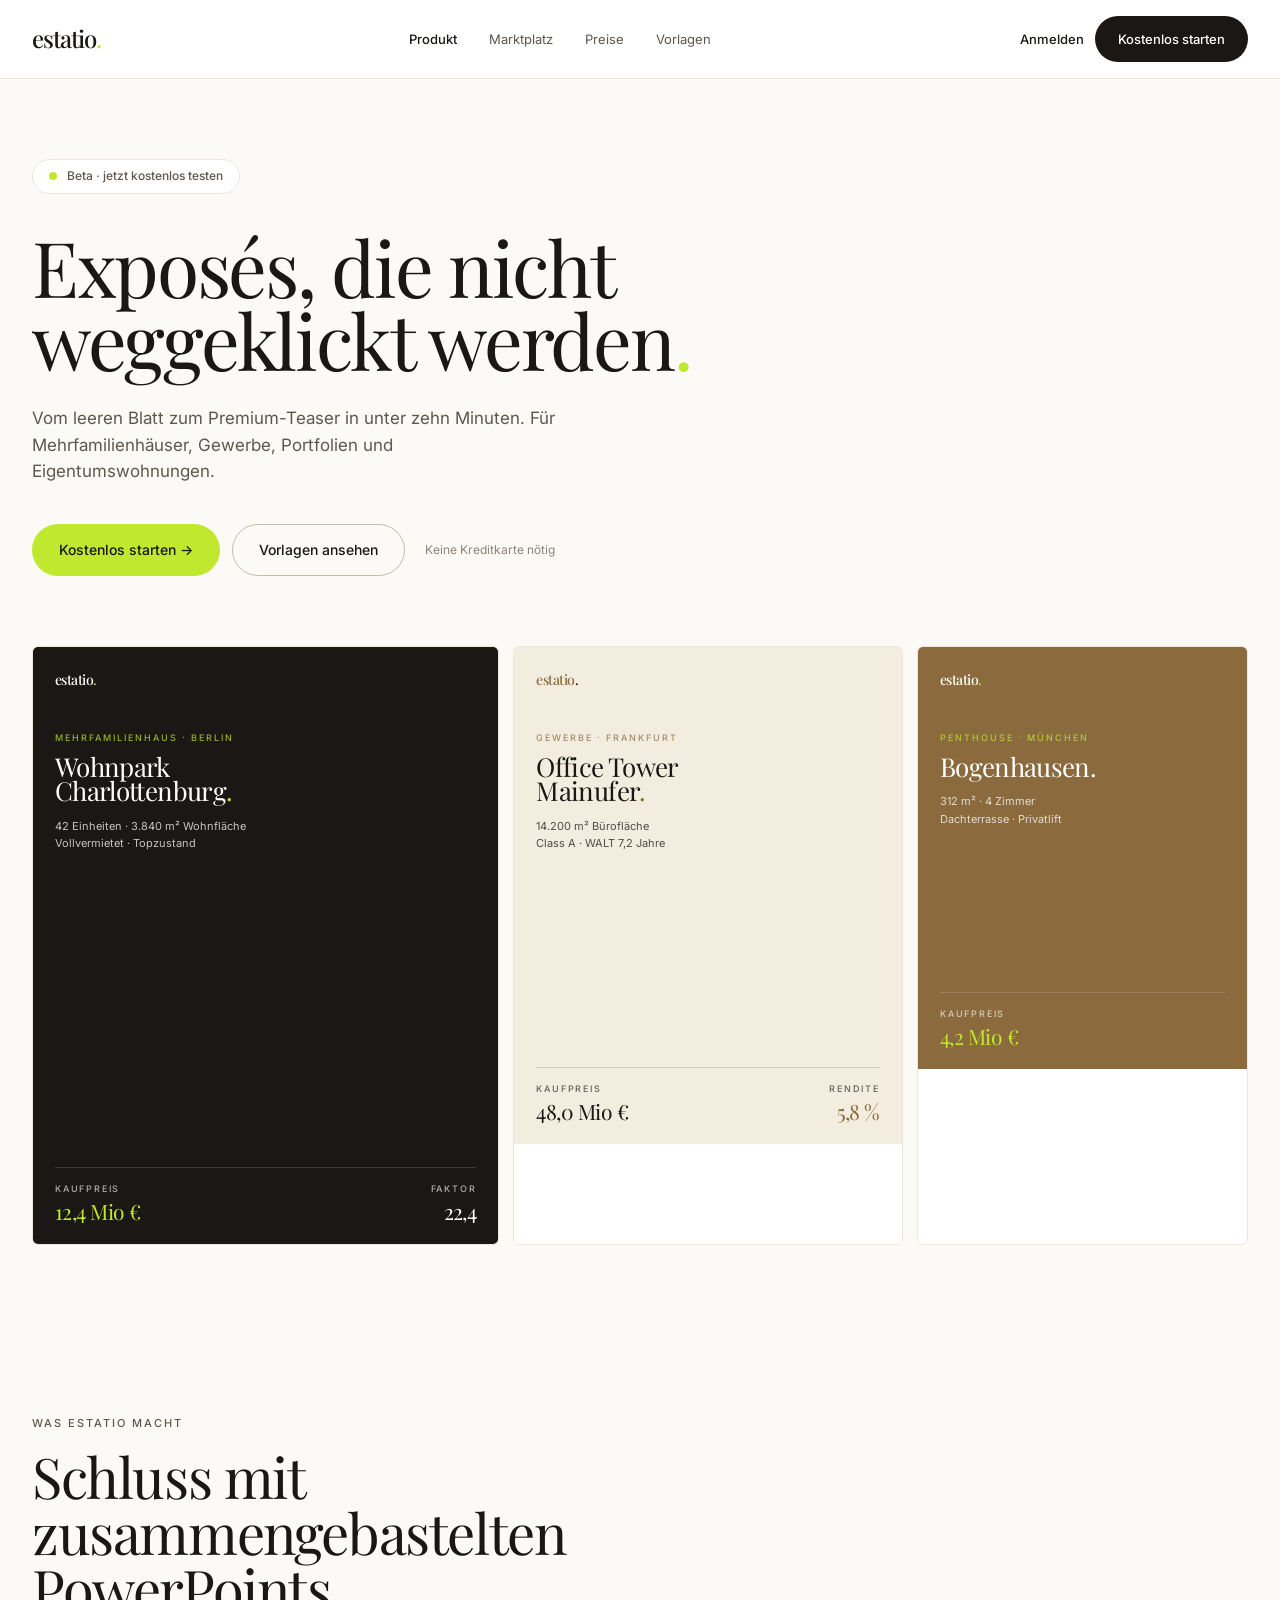
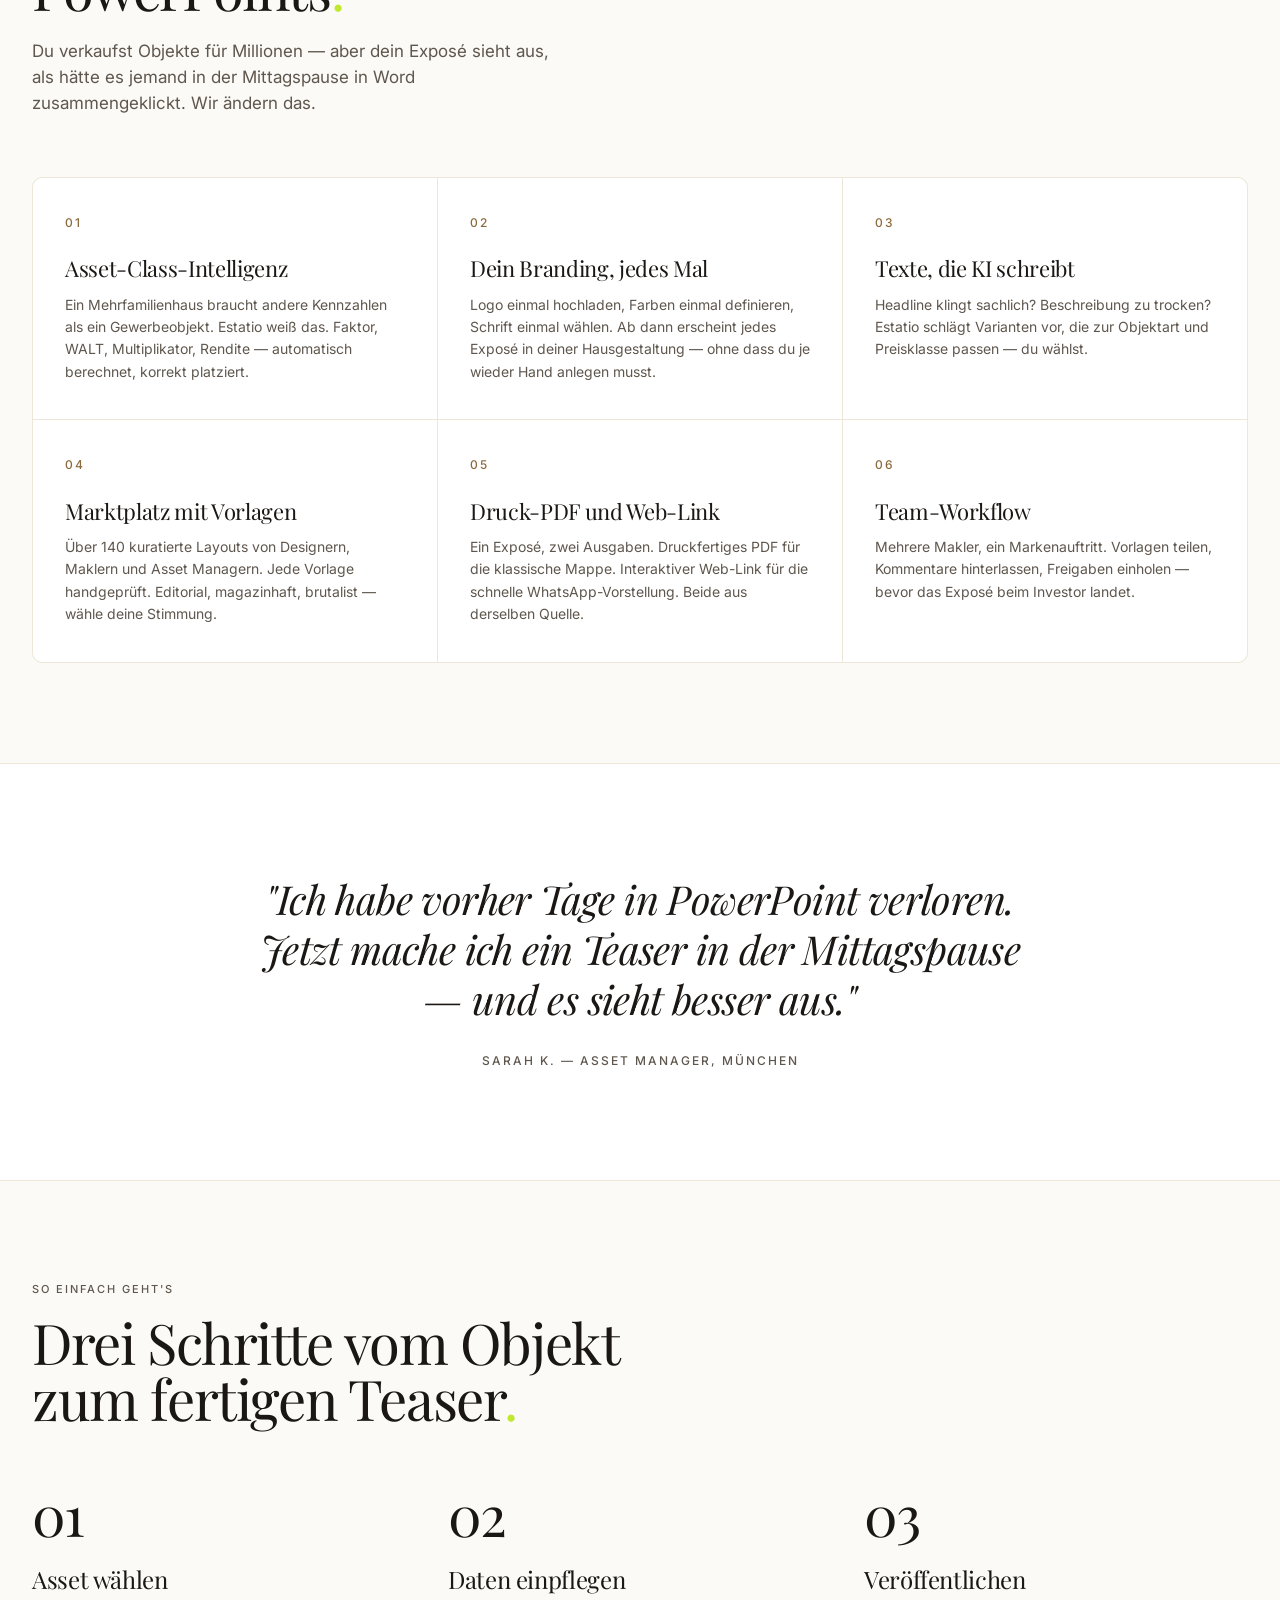
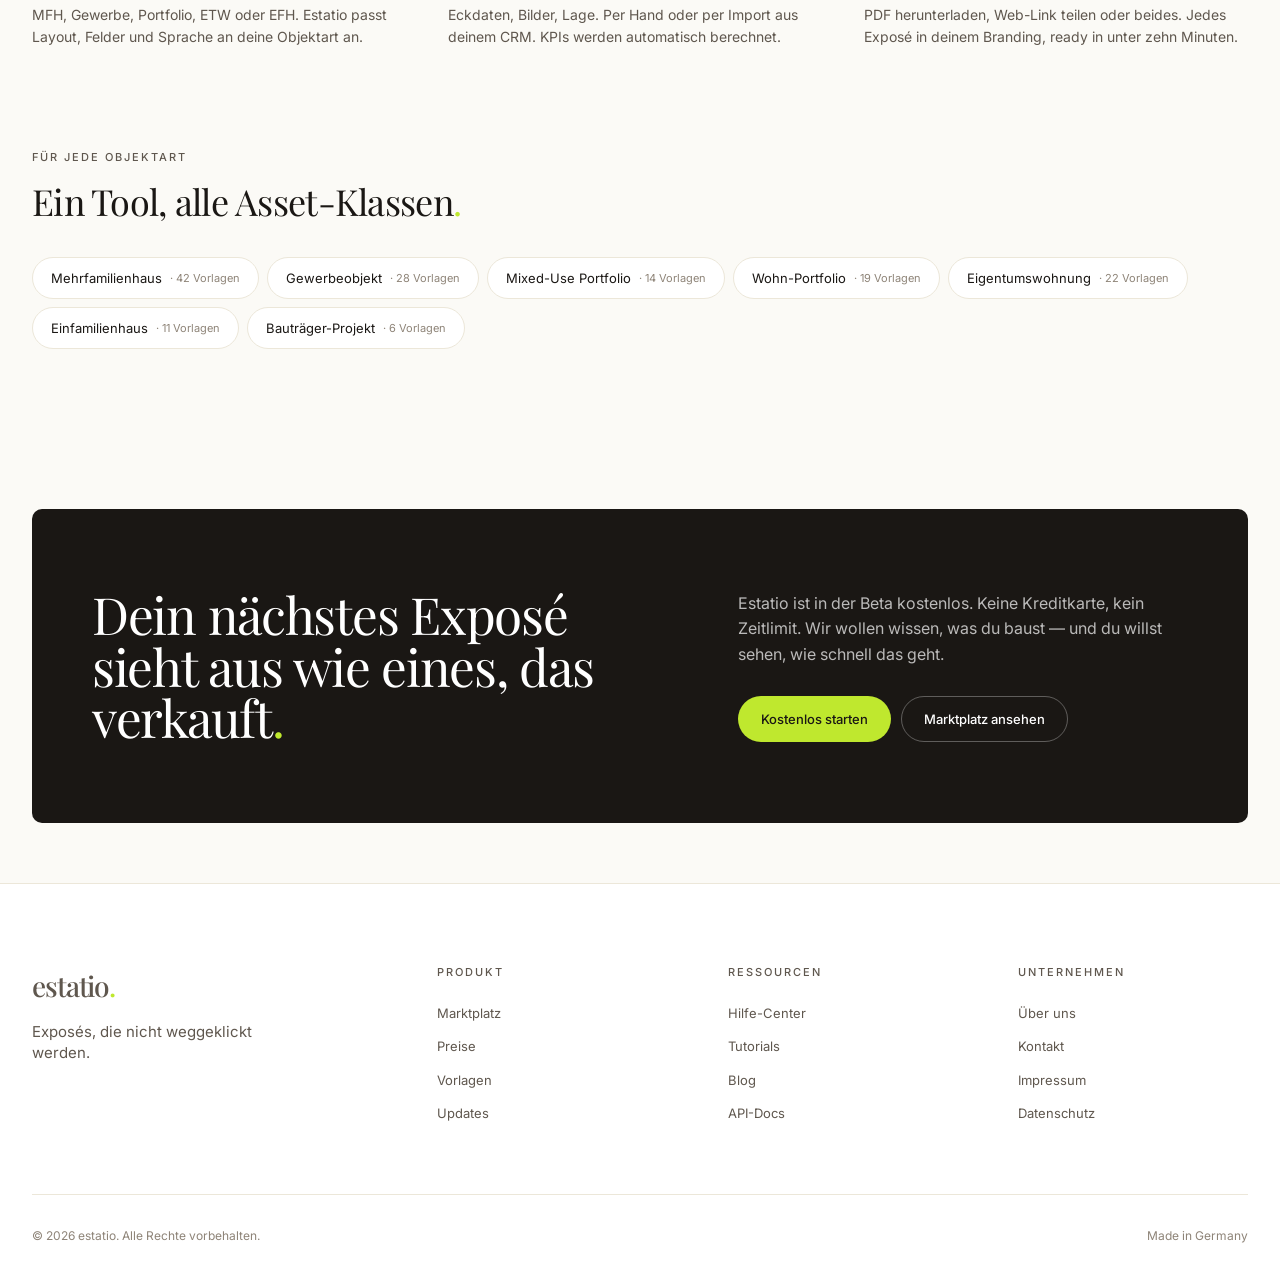
==== commit 8d162215: "Add files via upload" ====
--- a/index.html
+++ b/index.html
@@ -32,47 +32,27 @@
       <span>Beta · jetzt kostenlos testen</span>
     </div>
 
-    <div class="hero-grid">
-      <div class="hero-left">
-        <h1 class="display-xxl">
-          Exposés, die<br/>nicht wegge-<br/>klickt werden<span class="lime-dot">.</span>
-        </h1>
-        <p class="hero-sub">
-          Vom leeren Blatt zum Premium-Teaser in unter zehn Minuten. Für Mehrfamilienhäuser, Gewerbe, Portfolien und Eigentumswohnungen.
-        </p>
-        <div class="hero-actions">
-          <a href="signup.html" class="btn btn-primary btn-lg">Kostenlos starten →</a>
-          <a href="marketplace.html" class="btn btn-ghost btn-lg">Vorlagen ansehen</a>
-          <span class="meta">Keine Kreditkarte nötig</span>
-        </div>
-      </div>
-
-      <div class="hero-right">
-        <div class="hero-quote">
-          <div class="hero-quote-text">"Endlich ein Tool, das aussieht wie 2026 — und nicht wie ein Intranet aus 2008."</div>
-          <div class="hero-quote-meta">Thomas W. · Family Office, Frankfurt</div>
-        </div>
-        <div style="font-family: var(--serif); font-style: italic; font-size: 14px; color: var(--slate); line-height: 1.5;">
-          Über 2.000 Makler und Asset Manager nutzen Estatio bereits in der Beta.
-        </div>
-      </div>
+    <h1 class="display-xl hero-headline">
+      Exposés, die nicht<br/>weggeklickt werden<span class="lime-dot">.</span>
+    </h1>
+
+    <p class="hero-sub">
+      Vom leeren Blatt zum Premium-Teaser in unter zehn Minuten. Für Mehrfamilienhäuser, Gewerbe, Portfolien und Eigentumswohnungen.
+    </p>
+
+    <div class="hero-actions">
+      <a href="signup.html" class="btn btn-primary btn-lg">Kostenlos starten →</a>
+      <a href="marketplace.html" class="btn btn-ghost btn-lg">Vorlagen ansehen</a>
+      <span class="meta">Keine Kreditkarte nötig</span>
     </div>
 
     <div class="showcase-wrapper">
-      <div class="showcase-header">
-        <div>
-          <span class="eyebrow">Ausgewählte Exposés</span>
-          <div class="display-md" style="margin-top: 14px;">In wenigen Minuten entstanden<span class="lime-dot">.</span></div>
-        </div>
-        <div class="editorial-meta">— alle in echtem Maklerbüro-Branding</div>
-      </div>
-
       <div class="showcase">
         <div class="expo-card">
           <div class="expo-preview ink">
             <div class="expo-mini-logo">estatio<span class="lime-dot">.</span></div>
             <div class="expo-eyebrow" style="color: var(--lime);">Mehrfamilienhaus · Berlin</div>
-            <div class="expo-title">Wohnpark<br/>Charlotten-<br/>burg<span class="lime-dot">.</span></div>
+            <div class="expo-title">Wohnpark<br/>Charlottenburg<span class="lime-dot">.</span></div>
             <div class="expo-meta">42 Einheiten · 3.840 m² Wohnfläche<br/>Vollvermietet · Topzustand</div>
             <div class="expo-footer">
               <div>
@@ -110,7 +90,7 @@
           <div class="expo-preview bronze">
             <div class="expo-mini-logo">estatio<span class="lime-dot">.</span></div>
             <div class="expo-eyebrow" style="color: var(--lime);">Penthouse · München</div>
-            <div class="expo-title">Bogen-<br/>hausen.</div>
+            <div class="expo-title">Bogenhausen.</div>
             <div class="expo-meta">312 m² · 4 Zimmer<br/>Dachterrasse · Privatlift</div>
             <div class="expo-footer">
               <div>
@@ -129,7 +109,7 @@
   <div class="container">
     <div class="section-heading">
       <span class="eyebrow">Was Estatio macht</span>
-      <h2 class="display-lg" style="margin-top: 18px;">Schluss mit zusammen-<br/>gebastelten<br/><em style="font-family: var(--serif); font-style: italic;">PowerPoints</em><span class="lime-dot">.</span></h2>
+      <h2 class="display-lg">Schluss mit zusammengebastelten<br/>PowerPoints<span class="lime-dot">.</span></h2>
       <p class="section-sub">
         Du verkaufst Objekte für Millionen — aber dein Exposé sieht aus, als hätte es jemand in der Mittagspause in Word zusammengeklickt. Wir ändern das.
       </p>
@@ -137,32 +117,32 @@
 
     <div class="features">
       <div class="feature">
-        <div class="feature-num">— 01</div>
+        <div class="feature-num">01</div>
         <h3>Asset-Class-Intelligenz</h3>
         <p>Ein Mehrfamilienhaus braucht andere Kennzahlen als ein Gewerbeobjekt. Estatio weiß das. Faktor, WALT, Multiplikator, Rendite — automatisch berechnet, korrekt platziert.</p>
       </div>
       <div class="feature">
-        <div class="feature-num">— 02</div>
+        <div class="feature-num">02</div>
         <h3>Dein Branding, jedes Mal</h3>
         <p>Logo einmal hochladen, Farben einmal definieren, Schrift einmal wählen. Ab dann erscheint jedes Exposé in deiner Hausgestaltung — ohne dass du je wieder Hand anlegen musst.</p>
       </div>
       <div class="feature">
-        <div class="feature-num">— 03</div>
+        <div class="feature-num">03</div>
         <h3>Texte, die KI schreibt</h3>
         <p>Headline klingt sachlich? Beschreibung zu trocken? Estatio schlägt Varianten vor, die zur Objektart und Preisklasse passen — du wählst.</p>
       </div>
       <div class="feature">
-        <div class="feature-num">— 04</div>
+        <div class="feature-num">04</div>
         <h3>Marktplatz mit Vorlagen</h3>
         <p>Über 140 kuratierte Layouts von Designern, Maklern und Asset Managern. Jede Vorlage handgeprüft. Editorial, magazinhaft, brutalist — wähle deine Stimmung.</p>
       </div>
       <div class="feature">
-        <div class="feature-num">— 05</div>
+        <div class="feature-num">05</div>
         <h3>Druck-PDF und Web-Link</h3>
         <p>Ein Exposé, zwei Ausgaben. Druckfertiges PDF für die klassische Mappe. Interaktiver Web-Link für die schnelle WhatsApp-Vorstellung. Beide aus derselben Quelle.</p>
       </div>
       <div class="feature">
-        <div class="feature-num">— 06</div>
+        <div class="feature-num">06</div>
         <h3>Team-Workflow</h3>
         <p>Mehrere Makler, ein Markenauftritt. Vorlagen teilen, Kommentare hinterlassen, Freigaben einholen — bevor das Exposé beim Investor landet.</p>
       </div>
@@ -175,7 +155,7 @@
     <div class="editorial-quote-text">
       "Ich habe vorher Tage in PowerPoint verloren. Jetzt mache ich ein Teaser in der Mittagspause — und es sieht besser aus."
     </div>
-    <div class="editorial-quote-meta">Sarah K. · Asset Manager, München</div>
+    <div class="editorial-quote-meta">Sarah K. — Asset Manager, München</div>
   </div>
 </section>
 
@@ -183,22 +163,22 @@
   <div class="container">
     <div class="section-heading">
       <span class="eyebrow">So einfach geht's</span>
-      <h2 class="display-lg" style="margin-top: 18px;">Drei Schritte vom Objekt<br/>zum fertigen Teaser<span class="lime-dot">.</span></h2>
+      <h2 class="display-lg">Drei Schritte vom Objekt<br/>zum fertigen Teaser<span class="lime-dot">.</span></h2>
     </div>
 
     <div class="steps">
       <div class="step">
-        <div class="step-num"><em>01</em></div>
+        <div class="step-num">01</div>
         <h4>Asset wählen</h4>
         <p>MFH, Gewerbe, Portfolio, ETW oder EFH. Estatio passt Layout, Felder und Sprache an deine Objektart an.</p>
       </div>
       <div class="step">
-        <div class="step-num"><em>02</em></div>
+        <div class="step-num">02</div>
         <h4>Daten einpflegen</h4>
         <p>Eckdaten, Bilder, Lage. Per Hand oder per Import aus deinem CRM. KPIs werden automatisch berechnet.</p>
       </div>
       <div class="step">
-        <div class="step-num"><em>03</em></div>
+        <div class="step-num">03</div>
         <h4>Veröffentlichen</h4>
         <p>PDF herunterladen, Web-Link teilen oder beides. Jedes Exposé in deinem Branding, ready in unter zehn Minuten.</p>
       </div>
@@ -210,17 +190,17 @@
   <div class="container">
     <div class="section-heading" style="margin-bottom: 0;">
       <span class="eyebrow">Für jede Objektart</span>
-      <h2 class="display-md" style="margin-top: 18px;">Ein Tool, alle Asset-Klassen<span class="lime-dot">.</span></h2>
+      <h2 class="display-md" style="margin-top: 16px;">Ein Tool, alle Asset-Klassen<span class="lime-dot">.</span></h2>
     </div>
 
     <div class="asset-types">
-      <span class="asset-pill">Mehrfamilienhaus <span class="count">— 42 Vorlagen</span></span>
-      <span class="asset-pill">Gewerbeobjekt <span class="count">— 28 Vorlagen</span></span>
-      <span class="asset-pill">Mixed-Use Portfolio <span class="count">— 14 Vorlagen</span></span>
-      <span class="asset-pill">Wohn-Portfolio <span class="count">— 19 Vorlagen</span></span>
-      <span class="asset-pill">Eigentumswohnung <span class="count">— 22 Vorlagen</span></span>
-      <span class="asset-pill">Einfamilienhaus <span class="count">— 11 Vorlagen</span></span>
-      <span class="asset-pill">Bauträger-Projekt <span class="count">— 6 Vorlagen</span></span>
+      <span class="asset-pill">Mehrfamilienhaus <span class="count">· 42 Vorlagen</span></span>
+      <span class="asset-pill">Gewerbeobjekt <span class="count">· 28 Vorlagen</span></span>
+      <span class="asset-pill">Mixed-Use Portfolio <span class="count">· 14 Vorlagen</span></span>
+      <span class="asset-pill">Wohn-Portfolio <span class="count">· 19 Vorlagen</span></span>
+      <span class="asset-pill">Eigentumswohnung <span class="count">· 22 Vorlagen</span></span>
+      <span class="asset-pill">Einfamilienhaus <span class="count">· 11 Vorlagen</span></span>
+      <span class="asset-pill">Bauträger-Projekt <span class="count">· 6 Vorlagen</span></span>
     </div>
   </div>
 </section>
--- a/styles.css
+++ b/styles.css
@@ -1,43 +1,32 @@
-/* Estatio Design System v2 — Premium Editorial */
-
-/* Wir laden zwei Schriften: 
-   - Playfair Display als bester frei verfügbarer Ersatz für GT Sectra (kantig, dramatisch, Serif-Display)
-   - Inter für UI-Body (sauber, neutral, lesbar)
-   GT Sectra selbst ist eine kommerzielle Lizenz von Grilli Type. Playfair Display Pro 
-   ist der nächstgelegene kostenlose Google Font mit demselben kantigen Charakter. */
-
-@import url('https://fonts.googleapis.com/css2?family=Playfair+Display:ital,wght@0,400;0,500;0,600;1,400&family=Inter:wght@400;500;600&display=swap');
+/* Estatio Design System v3 — Refined */
+
+@import url('https://fonts.googleapis.com/css2?family=Playfair+Display:ital,wght@0,400;0,500;1,400&family=Inter:wght@400;500;600&display=swap');
 
 :root {
-  /* Kernfarben — wärmer, edler, weniger Tech */
-  --ink: #1A1714;           /* warmes Tiefbraun statt hartes Schwarz */
+  /* Hintergrund deutlich neutraler — fast weiß mit minimalem Warm-Ton */
+  --ink: #1A1714;
   --ink-soft: #2A2622;
-  --ink-deep: #0F0D0B;      /* nur für absolute Kontraste */
   
   --paper: #FFFFFF;
-  --bone: #F7F4ED;          /* wärmer als vorher, Richtung Naturpapier */
-  --cream: #EDE7D8;         /* warmer Akzent-Cream */
-  --linen: #E8E2D2;         /* mittlerer Cream-Ton für Cards */
+  --bone: #FBFAF6;
+  --cream: #F2EDDF;
+  --linen: #E8E2D2;
   
-  --border: #DDD7C7;        /* Border in Cream-Familie statt grau */
-  --border-soft: #ECE6D6;
-  --border-strong: #BDB5A1;
+  --border: #ECE7D9;
+  --border-strong: #C5BDA8;
   
-  --slate: #6B6259;         /* warmer Grauton statt kühl */
+  --slate: #5F574E;
   --slate-light: #8E8478;
   --mute: #B5AC9E;
   
-  /* Akzentfarben — Limette bleibt aber wird unterstützt durch Bronze */
   --lime: #BFE82E;
   --lime-dark: #A8CE25;
-  --bronze: #8B6B3D;        /* neuer Premium-Akzent */
-  --terracotta: #C8602F;    /* warmer Akzent statt Persimmon */
+  --bronze: #8B6B3D;
+  --terracotta: #C8602F;
   
-  /* Typografie */
-  --serif: 'Playfair Display', 'GT Sectra', Georgia, 'Times New Roman', serif;
+  --serif: 'Playfair Display', Georgia, serif;
   --sans: 'Inter', -apple-system, system-ui, sans-serif;
   
-  /* Radien — weniger pillig, mehr architektonisch */
   --r-sm: 4px;
   --r-md: 6px;
   --r-lg: 10px;
@@ -49,7 +38,6 @@
 }
 
 * { box-sizing: border-box; margin: 0; padding: 0; }
-
 html { scroll-behavior: smooth; }
 
 body {
@@ -64,74 +52,43 @@
 
 a { color: inherit; text-decoration: none; }
 img { max-width: 100%; display: block; }
-
-button {
-  font-family: inherit;
-  font-size: inherit;
-  cursor: pointer;
-  border: none;
-  background: none;
-  color: inherit;
-}
-
-input, textarea, select {
-  font-family: inherit;
-  font-size: inherit;
-  color: inherit;
-}
+button { font-family: inherit; font-size: inherit; cursor: pointer; border: none; background: none; color: inherit; }
+input, textarea, select { font-family: inherit; font-size: inherit; color: inherit; }
 
 /* ===== Typography ===== */
 
 .serif { font-family: var(--serif); }
-.italic { font-style: italic; font-family: var(--serif); }
 
 .eyebrow {
   font-size: 11px;
-  letter-spacing: 2.2px;
+  letter-spacing: 2px;
   text-transform: uppercase;
   color: var(--slate);
   font-weight: 500;
   font-family: var(--sans);
 }
 
-.eyebrow-serif {
-  font-family: var(--serif);
-  font-style: italic;
-  font-size: 14px;
-  color: var(--slate);
-  letter-spacing: 0.01em;
-  font-weight: 400;
-}
-
-/* Editorial display sizes - dramatischer, mehr Range */
-.display-xxl {
-  font-family: var(--serif);
-  font-size: clamp(56px, 9vw, 128px);
-  line-height: 0.88;
-  letter-spacing: -0.035em;
-  font-weight: 400;
-}
-
+/* Display sizes — deutlich runter, max 80px */
 .display-xl {
   font-family: var(--serif);
-  font-size: clamp(48px, 7vw, 88px);
-  line-height: 0.92;
+  font-size: clamp(44px, 6vw, 80px);
+  line-height: 0.96;
   letter-spacing: -0.03em;
   font-weight: 400;
 }
 
 .display-lg {
   font-family: var(--serif);
-  font-size: clamp(36px, 5vw, 60px);
-  line-height: 0.98;
+  font-size: clamp(34px, 4.5vw, 56px);
+  line-height: 1;
   letter-spacing: -0.025em;
   font-weight: 400;
 }
 
 .display-md {
   font-family: var(--serif);
-  font-size: clamp(28px, 3.5vw, 40px);
-  line-height: 1.05;
+  font-size: clamp(26px, 3vw, 36px);
+  line-height: 1.1;
   letter-spacing: -0.02em;
   font-weight: 400;
 }
@@ -139,7 +96,7 @@
 .display-sm {
   font-family: var(--serif);
   font-size: clamp(22px, 2.5vw, 28px);
-  line-height: 1.1;
+  line-height: 1.15;
   letter-spacing: -0.015em;
   font-weight: 400;
 }
@@ -149,33 +106,27 @@
 /* ===== Layout ===== */
 
 .container {
-  max-width: 1320px;
+  max-width: 1280px;
   margin: 0 auto;
-  padding: 0 40px;
-}
-
-.container-narrow {
-  max-width: 960px;
-  margin: 0 auto;
-  padding: 0 40px;
-}
-
-/* ===== Nav ===== */
+  padding: 0 32px;
+}
+
+/* ===== Nav — wieder weiß wie v1 ===== */
 
 .nav {
   position: sticky;
   top: 0;
   z-index: 50;
-  background: rgba(247, 244, 237, 0.85);
+  background: rgba(255, 255, 255, 0.92);
   backdrop-filter: saturate(180%) blur(20px);
   -webkit-backdrop-filter: saturate(180%) blur(20px);
   border-bottom: 0.5px solid var(--border);
 }
 
 .nav-inner {
-  max-width: 1320px;
+  max-width: 1280px;
   margin: 0 auto;
-  padding: 18px 40px;
+  padding: 16px 32px;
   display: flex;
   align-items: center;
   justify-content: space-between;
@@ -191,7 +142,7 @@
 
 .nav-links {
   display: flex;
-  gap: 36px;
+  gap: 32px;
   align-items: center;
 }
 
@@ -203,7 +154,7 @@
 }
 
 .nav-links a:hover { color: var(--ink); }
-.nav-links a.active { color: var(--ink); }
+.nav-links a.active { color: var(--ink); font-weight: 500; }
 
 .nav-cta {
   display: flex;
@@ -225,69 +176,38 @@
   cursor: pointer;
   border: 0.5px solid transparent;
   white-space: nowrap;
-  letter-spacing: 0.005em;
-}
-
-.btn-primary {
-  background: var(--lime);
-  color: var(--ink);
-}
-.btn-primary:hover {
-  background: var(--lime-dark);
-  transform: translateY(-1px);
-}
-
-.btn-dark {
-  background: var(--ink);
-  color: var(--paper);
-}
-.btn-dark:hover {
-  background: var(--ink-soft);
-  transform: translateY(-1px);
-}
-
-.btn-ghost {
-  background: transparent;
-  border-color: var(--border-strong);
-  color: var(--ink);
-}
-.btn-ghost:hover {
-  background: var(--paper);
-  border-color: var(--ink);
-}
-
-.btn-text {
-  padding: 8px 0;
-  color: var(--ink);
-  font-size: 13px;
-  font-weight: 500;
-  border-radius: 0;
-}
-
-.btn-lg {
-  padding: 15px 28px;
-  font-size: 14px;
-}
+}
+
+.btn-primary { background: var(--lime); color: var(--ink); }
+.btn-primary:hover { background: var(--lime-dark); transform: translateY(-1px); }
+
+.btn-dark { background: var(--ink); color: var(--paper); }
+.btn-dark:hover { background: var(--ink-soft); transform: translateY(-1px); }
+
+.btn-ghost { background: transparent; border-color: var(--border-strong); color: var(--ink); }
+.btn-ghost:hover { background: var(--paper); border-color: var(--ink); }
+
+.btn-text { padding: 8px 0; color: var(--ink); font-size: 13px; font-weight: 500; border-radius: 0; }
+
+.btn-lg { padding: 14px 26px; font-size: 14px; }
+
+.btn-full { width: 100%; justify-content: center; padding: 13px 24px; font-size: 14px; }
 
 /* ===== Hero ===== */
 
-.hero {
-  padding: 100px 0 80px;
-  position: relative;
-  overflow: hidden;
-}
+.hero { padding: 80px 0 70px; }
 
 .hero-tag {
   display: inline-flex;
   align-items: center;
   gap: 10px;
-  padding: 7px 16px 7px 10px;
+  padding: 7px 16px;
   background: var(--paper);
   border: 0.5px solid var(--border);
   border-radius: var(--r-pill);
   font-size: 12px;
   color: var(--slate);
-  margin-bottom: 40px;
+  margin-bottom: 36px;
   font-weight: 500;
 }
 
@@ -296,27 +216,19 @@
   height: 8px;
   border-radius: 50%;
   background: var(--lime);
-  display: inline-block;
-}
-
-.hero-grid {
-  display: grid;
-  grid-template-columns: 1.4fr 1fr;
-  gap: 80px;
-  align-items: end;
-}
-
-.hero-left .display-xl {
-  margin-bottom: 32px;
+}
+
+.hero-headline {
+  max-width: 920px;
+  margin-bottom: 28px;
 }
 
 .hero-sub {
-  max-width: 480px;
+  max-width: 540px;
   font-size: 17px;
   line-height: 1.55;
   color: var(--slate);
-  margin-bottom: 44px;
-  font-weight: 400;
+  margin-bottom: 40px;
 }
 
 .hero-actions {
@@ -329,65 +241,18 @@
 .hero-actions .meta {
   font-size: 12px;
   color: var(--slate-light);
-  margin-left: 12px;
-  font-style: italic;
-  font-family: var(--serif);
-}
-
-.hero-right {
-  position: relative;
-}
-
-.hero-quote {
-  border-left: 1.5px solid var(--ink);
-  padding-left: 24px;
-  margin-bottom: 32px;
-}
-
-.hero-quote-text {
-  font-family: var(--serif);
-  font-style: italic;
-  font-size: 22px;
-  line-height: 1.35;
-  letter-spacing: -0.01em;
-  color: var(--ink);
-  font-weight: 400;
-}
-
-.hero-quote-meta {
-  margin-top: 14px;
-  font-size: 12px;
-  color: var(--slate);
-  letter-spacing: 0.04em;
-}
-
-/* ===== Editorial showcase row ===== */
+  margin-left: 8px;
+}
+
+/* ===== Showcase — wieder klein und dreispaltig ===== */
 
 .showcase-wrapper {
-  margin-top: 100px;
-  padding-top: 60px;
-  border-top: 0.5px solid var(--border);
-}
-
-.showcase-header {
-  display: flex;
-  justify-content: space-between;
-  align-items: end;
-  margin-bottom: 40px;
-  flex-wrap: wrap;
-  gap: 20px;
-}
-
-.showcase-header .editorial-meta {
-  font-family: var(--serif);
-  font-style: italic;
-  font-size: 16px;
-  color: var(--slate);
+  margin-top: 70px;
 }
 
 .showcase {
   display: grid;
-  grid-template-columns: 1.4fr 1fr 0.9fr;
+  grid-template-columns: 1.2fr 1fr 0.85fr;
   gap: 14px;
 }
 
@@ -404,59 +269,40 @@
 
 .expo-preview {
   aspect-ratio: 0.78;
-  padding: 28px;
+  padding: 22px;
   position: relative;
   overflow: hidden;
 }
 
-.expo-preview.ink {
-  background: var(--ink);
-  color: var(--paper);
-}
-
-.expo-preview.cream {
-  background: var(--cream);
-  color: var(--ink);
-}
-
-.expo-preview.bronze {
-  background: var(--bronze);
-  color: var(--paper);
-}
-
-.expo-preview.terracotta {
-  background: var(--terracotta);
-  color: var(--paper);
-}
-
-.expo-preview.lime {
-  background: var(--lime);
-  color: var(--ink);
-}
+.expo-preview.ink { background: var(--ink); color: var(--paper); }
+.expo-preview.cream { background: var(--cream); color: var(--ink); }
+.expo-preview.bronze { background: var(--bronze); color: var(--paper); }
+.expo-preview.terracotta { background: var(--terracotta); color: var(--paper); }
+.expo-preview.lime { background: var(--lime); color: var(--ink); }
 
 .expo-mini-logo {
   font-family: var(--serif);
-  font-size: 15px;
+  font-size: 14px;
   letter-spacing: -0.04em;
-  margin-bottom: 56px;
+  margin-bottom: 40px;
   font-weight: 500;
 }
 
 .expo-eyebrow {
   font-size: 9px;
-  letter-spacing: 2.2px;
-  text-transform: uppercase;
+  letter-spacing: 2px;
+  text-transform: uppercase;
+  margin-bottom: 10px;
+  opacity: 0.75;
+  font-weight: 500;
+}
+
+.expo-title {
+  font-family: var(--serif);
+  font-size: 26px;
+  line-height: 0.96;
+  letter-spacing: -0.025em;
   margin-bottom: 14px;
-  opacity: 0.7;
-  font-weight: 500;
-}
-
-.expo-title {
-  font-family: var(--serif);
-  font-size: 32px;
-  line-height: 0.95;
-  letter-spacing: -0.025em;
-  margin-bottom: 16px;
   font-weight: 400;
 }
 
@@ -464,16 +310,15 @@
   font-size: 11px;
   line-height: 1.55;
   opacity: 0.75;
-  font-family: var(--serif);
-  font-style: italic;
+  font-family: var(--sans);
 }
 
 .expo-footer {
   position: absolute;
-  bottom: 28px;
-  left: 28px;
-  right: 28px;
-  padding-top: 16px;
+  bottom: 22px;
+  left: 22px;
+  right: 22px;
+  padding-top: 14px;
   border-top: 0.5px solid rgba(255,255,255,0.15);
   display: flex;
   justify-content: space-between;
@@ -481,107 +326,80 @@
 }
 
 .expo-preview.cream .expo-footer,
-.expo-preview.lime .expo-footer {
-  border-top-color: rgba(26,23,20,0.15);
-}
+.expo-preview.lime .expo-footer { border-top-color: rgba(26,23,20,0.15); }
 
 .expo-price-label {
-  font-size: 8px;
-  letter-spacing: 2px;
+  font-size: 9px;
+  letter-spacing: 1.8px;
   text-transform: uppercase;
   opacity: 0.65;
-  margin-bottom: 6px;
+  margin-bottom: 5px;
   font-weight: 500;
 }
 
 .expo-price {
   font-family: var(--serif);
-  font-size: 24px;
+  font-size: 21px;
   letter-spacing: -0.025em;
   line-height: 1;
   font-weight: 400;
 }
 
-.expo-meta-row {
-  padding: 14px 18px;
-  display: flex;
-  justify-content: space-between;
-  font-size: 11px;
-  color: var(--slate);
-}
-
-.expo-meta-row .ref {
-  font-family: var(--serif);
-  font-style: italic;
-}
-
 /* ===== Sections ===== */
 
-.section {
-  padding: 120px 0;
-}
-
-.section-tight {
-  padding: 80px 0;
-}
+.section { padding: 100px 0; }
 
 .section-heading {
-  margin-bottom: 70px;
-  max-width: 760px;
+  margin-bottom: 60px;
+  max-width: 720px;
 }
 
 .section-heading .eyebrow {
   display: block;
-  margin-bottom: 18px;
+  margin-bottom: 16px;
 }
 
 .section-sub {
   font-size: 17px;
   line-height: 1.55;
   color: var(--slate);
-  margin-top: 24px;
+  margin-top: 22px;
   max-width: 540px;
-  font-weight: 400;
-}
-
-/* ===== Feature grid - editorial style ===== */
+}
+
+/* ===== Features ===== */
 
 .features {
   display: grid;
   grid-template-columns: repeat(3, 1fr);
-  gap: 0;
-  border-top: 0.5px solid var(--border);
-  border-bottom: 0.5px solid var(--border);
+  gap: 1px;
+  background: var(--border);
+  border: 0.5px solid var(--border);
+  border-radius: var(--r-lg);
+  overflow: hidden;
 }
 
 .feature {
-  padding: 48px 36px 48px 0;
-  border-right: 0.5px solid var(--border);
-  position: relative;
-}
-
-.feature:nth-child(3n) { border-right: none; padding-right: 0; }
-.feature:nth-child(n+4) { border-top: 0.5px solid var(--border); padding-top: 48px; }
-.feature:nth-child(3n+1) { padding-left: 0; }
-.feature:nth-child(3n+2) { padding-left: 36px; }
-.feature:nth-child(3n) { padding-left: 36px; }
+  background: var(--paper);
+  padding: 36px 32px;
+}
 
 .feature-num {
-  font-family: var(--serif);
-  font-style: italic;
-  font-size: 14px;
+  font-size: 12px;
+  letter-spacing: 2px;
+  text-transform: uppercase;
   color: var(--bronze);
-  margin-bottom: 28px;
-  letter-spacing: 0.02em;
+  margin-bottom: 24px;
+  font-weight: 500;
 }
 
 .feature h3 {
   font-family: var(--serif);
-  font-size: 26px;
+  font-size: 22px;
   letter-spacing: -0.015em;
   font-weight: 400;
-  margin-bottom: 14px;
-  line-height: 1.1;
+  margin-bottom: 12px;
+  line-height: 1.15;
   color: var(--ink);
 }
 
@@ -591,41 +409,33 @@
   color: var(--slate);
 }
 
-/* ===== How it works ===== */
+/* ===== Steps ===== */
 
 .steps {
   display: grid;
   grid-template-columns: repeat(3, 1fr);
-  gap: 0;
+  gap: 32px;
   margin-top: 50px;
 }
 
-.step {
-  position: relative;
-  padding: 0 36px 0 0;
-  border-right: 0.5px solid var(--border);
-}
-
-.step:last-child { border-right: none; padding-right: 0; }
-.step:nth-child(n+2) { padding-left: 36px; }
+.step { padding: 0; }
 
 .step-num {
   font-family: var(--serif);
-  font-style: italic;
-  font-size: 64px;
+  font-size: 56px;
   line-height: 1;
   color: var(--ink);
-  margin-bottom: 28px;
+  margin-bottom: 24px;
   letter-spacing: -0.03em;
 }
 
 .step h4 {
   font-family: var(--serif);
-  font-size: 26px;
+  font-size: 24px;
   letter-spacing: -0.015em;
   font-weight: 400;
-  margin-bottom: 12px;
-  line-height: 1.1;
+  margin-bottom: 10px;
+  line-height: 1.15;
 }
 
 .step p {
@@ -640,7 +450,7 @@
   display: flex;
   flex-wrap: wrap;
   gap: 8px;
-  margin-top: 40px;
+  margin-top: 36px;
 }
 
 .asset-pill {
@@ -652,25 +462,21 @@
   color: var(--ink);
   display: inline-flex;
   align-items: center;
-  gap: 10px;
+  gap: 8px;
   transition: all 0.15s;
 }
 
-.asset-pill:hover {
-  border-color: var(--ink);
-}
+.asset-pill:hover { border-color: var(--ink); }
 
 .asset-pill .count {
   font-size: 11px;
   color: var(--slate-light);
-  font-family: var(--serif);
-  font-style: italic;
-}
-
-/* ===== Editorial quote section ===== */
+}
+
+/* ===== Editorial quote — der EINE Italic-Moment auf der Seite ===== */
 
 .editorial-quote {
-  padding: 120px 0;
+  padding: 110px 0;
   background: var(--paper);
   border-top: 0.5px solid var(--border);
   border-bottom: 0.5px solid var(--border);
@@ -686,70 +492,55 @@
 .editorial-quote-text {
   font-family: var(--serif);
   font-style: italic;
-  font-size: clamp(28px, 4vw, 48px);
-  line-height: 1.2;
-  letter-spacing: -0.02em;
+  font-size: clamp(26px, 3.5vw, 40px);
+  line-height: 1.25;
+  letter-spacing: -0.015em;
   color: var(--ink);
   font-weight: 400;
 }
 
 .editorial-quote-meta {
-  margin-top: 32px;
+  margin-top: 28px;
   font-size: 12px;
   letter-spacing: 2px;
   text-transform: uppercase;
   color: var(--slate);
-}
-
-/* ===== Big CTA - warmer ===== */
+  font-weight: 500;
+}
+
+/* ===== CTA Band ===== */
 
 .cta-band {
   background: var(--ink);
   color: var(--paper);
   border-radius: var(--r-lg);
-  padding: 100px 70px;
-  margin: 80px 0;
+  padding: 80px 60px;
+  margin: 60px 0;
   display: grid;
   grid-template-columns: 1.3fr 1fr;
   gap: 60px;
   align-items: center;
-  position: relative;
-  overflow: hidden;
-}
-
-.cta-band::before {
-  content: '';
-  position: absolute;
-  top: -60%;
-  right: -10%;
-  width: 600px;
-  height: 600px;
-  background: radial-gradient(circle, rgba(191, 232, 46, 0.12), transparent 70%);
-  pointer-events: none;
 }
 
 .cta-band h2 {
   font-family: var(--serif);
-  font-size: clamp(36px, 4vw, 60px);
-  line-height: 0.98;
+  font-size: clamp(34px, 4vw, 52px);
+  line-height: 1;
   letter-spacing: -0.025em;
   font-weight: 400;
-  position: relative;
 }
 
 .cta-band p {
   font-size: 16px;
   line-height: 1.6;
   color: rgba(255,255,255,0.7);
-  margin-bottom: 32px;
-  position: relative;
+  margin-bottom: 28px;
 }
 
 .cta-actions {
   display: flex;
-  gap: 12px;
+  gap: 10px;
   flex-wrap: wrap;
-  position: relative;
 }
 
 .btn-cta-ghost {
@@ -757,14 +548,12 @@
   border: 0.5px solid rgba(255,255,255,0.3);
   color: var(--paper);
 }
-.btn-cta-ghost:hover {
-  border-color: rgba(255,255,255,0.6);
-}
+.btn-cta-ghost:hover { border-color: rgba(255,255,255,0.7); }
 
 /* ===== Footer ===== */
 
 .footer {
-  padding: 100px 0 48px;
+  padding: 80px 0 40px;
   border-top: 0.5px solid var(--border);
   background: var(--paper);
 }
@@ -772,25 +561,21 @@
 .footer-grid {
   display: grid;
   grid-template-columns: 1.5fr 1fr 1fr 1fr;
-  gap: 80px;
-  margin-bottom: 80px;
+  gap: 60px;
+  margin-bottom: 60px;
 }
 
 .footer-brand .logo {
-  font-size: 32px;
+  font-size: 28px;
   display: block;
-  margin-bottom: 18px;
+  margin-bottom: 14px;
 }
 
 .footer-tag {
-  font-family: var(--serif);
-  font-style: italic;
-  font-size: 20px;
-  line-height: 1.3;
-  letter-spacing: -0.005em;
-  color: var(--ink);
-  max-width: 280px;
-  font-weight: 400;
+  font-size: 15px;
+  line-height: 1.4;
+  color: var(--slate);
+  max-width: 260px;
 }
 
 .footer h5 {
@@ -799,48 +584,40 @@
   text-transform: uppercase;
   color: var(--slate);
   font-weight: 500;
-  margin-bottom: 22px;
+  margin-bottom: 20px;
 }
 
 .footer ul { list-style: none; }
-.footer li { margin-bottom: 12px; }
-.footer a {
-  font-size: 14px;
-  color: var(--slate);
-  transition: color 0.15s;
-}
+.footer li { margin-bottom: 10px; }
+.footer a { font-size: 13px; color: var(--slate); transition: color 0.15s; }
 .footer a:hover { color: var(--ink); }
 
 .footer-bottom {
-  padding-top: 36px;
+  padding-top: 32px;
   border-top: 0.5px solid var(--border);
   display: flex;
   justify-content: space-between;
   font-size: 12px;
   color: var(--slate-light);
-  font-family: var(--serif);
-  font-style: italic;
 }
 
 /* ===== Marketplace ===== */
 
-.marketplace-header {
-  padding: 80px 0 50px;
-}
+.marketplace-header { padding: 60px 0 40px; }
 
 .marketplace-headline-row {
   display: flex;
   justify-content: space-between;
   align-items: end;
-  margin-bottom: 28px;
+  margin-bottom: 24px;
   flex-wrap: wrap;
-  gap: 24px;
+  gap: 20px;
 }
 
 .filter-bar {
   display: flex;
   gap: 6px;
-  margin-bottom: 40px;
+  margin-bottom: 32px;
   flex-wrap: wrap;
   align-items: center;
 }
@@ -858,16 +635,12 @@
 }
 
 .filter-pill:hover { border-color: var(--ink); color: var(--ink); }
-.filter-pill.active {
-  background: var(--ink);
-  color: var(--paper);
-  border-color: var(--ink);
-}
+.filter-pill.active { background: var(--ink); color: var(--paper); border-color: var(--ink); }
 
 .template-grid {
   display: grid;
   grid-template-columns: repeat(3, 1fr);
-  gap: 18px;
+  gap: 16px;
 }
 
 .template-card {
@@ -886,48 +659,32 @@
 }
 
 .template-preview {
-  height: 240px;
-  padding: 22px;
+  height: 220px;
+  padding: 20px;
   position: relative;
   overflow: hidden;
 }
 
 .template-badge {
   position: absolute;
-  top: 14px;
-  right: 14px;
-  padding: 5px 11px;
+  top: 12px;
+  right: 12px;
+  padding: 4px 10px;
   border-radius: var(--r-pill);
   font-size: 10px;
   font-weight: 500;
   letter-spacing: 0.4px;
-  display: inline-flex;
-  align-items: center;
-  gap: 4px;
-}
-
-.template-badge.studio {
-  background: var(--lime);
-  color: var(--ink);
-}
-
-.template-badge.verified {
-  background: rgba(255,255,255,0.9);
-  color: var(--slate);
-}
-
-.template-badge.new {
-  background: var(--ink);
-  color: var(--paper);
-}
-
-.template-info {
-  padding: 18px;
-}
+}
+
+.template-badge.studio { background: var(--lime); color: var(--ink); }
+.template-badge.verified { background: rgba(255,255,255,0.92); color: var(--slate); }
+.template-badge.new { background: var(--ink); color: var(--paper); }
+
+.template-info { padding: 16px; }
 
 .template-info h4 {
   font-family: var(--serif);
-  font-size: 19px;
+  font-size: 18px;
   letter-spacing: -0.015em;
   font-weight: 400;
   margin-bottom: 6px;
@@ -939,9 +696,7 @@
   gap: 8px;
   font-size: 11px;
   color: var(--slate);
-  margin-bottom: 14px;
-  font-family: var(--serif);
-  font-style: italic;
+  margin-bottom: 12px;
 }
 
 .author-avatar {
@@ -955,27 +710,24 @@
   display: flex;
   align-items: center;
   justify-content: center;
-  font-family: var(--sans);
-  font-style: normal;
 }
 
 .template-action {
-  padding: 9px 0;
+  padding: 8px 0;
   background: var(--bone);
   border: 0.5px solid var(--border);
   border-radius: var(--r-pill);
   font-size: 11px;
   font-weight: 500;
   text-align: center;
-  letter-spacing: 0.4px;
-}
-
-/* ===== Pricing - REDESIGNED freundlicher ===== */
+}
+
+/* ===== Pricing ===== */
 
 .pricing-hero {
   text-align: center;
-  max-width: 760px;
-  margin: 0 auto 50px;
+  max-width: 720px;
+  margin: 0 auto 40px;
 }
 
 .pricing-toggle {
@@ -985,11 +737,13 @@
   border: 0.5px solid var(--border);
   border-radius: var(--r-pill);
   padding: 4px;
-  margin: 0 auto 50px;
-}
+  margin: 30px auto 50px;
+}
+
+.pricing-toggle-wrap { text-align: center; }
 
 .pricing-toggle-option {
-  padding: 9px 20px;
+  padding: 8px 18px;
   font-size: 12px;
   color: var(--slate);
   border-radius: var(--r-pill);
@@ -997,14 +751,9 @@
   cursor: pointer;
 }
 
-.pricing-toggle-option.active {
-  background: var(--ink);
-  color: var(--paper);
-}
+.pricing-toggle-option.active { background: var(--ink); color: var(--paper); }
 
 .pricing-toggle-save {
-  font-family: var(--serif);
-  font-style: italic;
   color: var(--bronze);
   margin-left: 6px;
   font-size: 11px;
@@ -1013,58 +762,44 @@
 .pricing-grid {
   display: grid;
   grid-template-columns: repeat(3, 1fr);
-  gap: 20px;
-  margin-top: 20px;
+  gap: 16px;
 }
 
 .pricing-card {
   background: var(--paper);
   border: 0.5px solid var(--border);
   border-radius: var(--r-lg);
-  padding: 44px 36px;
+  padding: 40px 32px;
   position: relative;
   transition: all 0.2s ease;
 }
 
-.pricing-card:hover {
-  border-color: var(--ink);
-  transform: translateY(-2px);
-}
-
-/* Pro Card — jetzt CREAM statt schwarz, viel freundlicher */
+.pricing-card:hover { border-color: var(--ink); transform: translateY(-2px); }
+
 .pricing-card.featured {
   background: var(--cream);
   border-color: var(--ink);
   border-width: 1px;
-  color: var(--ink);
-  transform: scale(1.02);
-}
-
-.pricing-card.featured:hover {
-  transform: scale(1.02) translateY(-2px);
 }
 
 .pricing-tag {
   display: inline-block;
-  padding: 5px 11px;
+  padding: 4px 10px;
   background: var(--ink);
   color: var(--paper);
   border-radius: var(--r-pill);
   font-size: 10px;
   font-weight: 500;
   letter-spacing: 0.8px;
-  margin-bottom: 24px;
-  text-transform: uppercase;
-}
-
-.pricing-card.featured .pricing-tag {
-  background: var(--lime);
-  color: var(--ink);
-}
+  margin-bottom: 22px;
+  text-transform: uppercase;
+}
+
+.pricing-card.featured .pricing-tag { background: var(--lime); color: var(--ink); }
 
 .pricing-name {
   font-family: var(--serif);
-  font-size: 32px;
+  font-size: 28px;
   letter-spacing: -0.02em;
   margin-bottom: 6px;
   font-weight: 400;
@@ -1073,54 +808,35 @@
 .price-label {
   font-size: 13px;
   color: var(--slate);
-  margin-bottom: 32px;
-  font-family: var(--serif);
-  font-style: italic;
-}
-
-.pricing-card.featured .price-label {
-  color: var(--ink-soft);
+  margin-bottom: 28px;
 }
 
 .price-amount {
   font-family: var(--serif);
-  font-size: 64px;
+  font-size: 52px;
   letter-spacing: -0.035em;
   line-height: 1;
-  margin-bottom: 8px;
+  margin-bottom: 6px;
   font-weight: 400;
 }
 
 .price-period {
   font-size: 12px;
   color: var(--slate);
-  margin-bottom: 32px;
+  margin-bottom: 28px;
   letter-spacing: 0.04em;
-  font-family: var(--serif);
-  font-style: italic;
-}
-
-.pricing-card.featured .price-period {
-  color: var(--ink-soft);
 }
 
 .price-divider {
   height: 0.5px;
   background: var(--border);
-  margin: 32px 0;
-}
-
-.pricing-card.featured .price-divider {
-  background: rgba(26,23,20,0.15);
-}
-
-.price-features {
-  list-style: none;
-  margin: 0;
-}
+  margin: 28px 0;
+}
+
+.price-features { list-style: none; }
 
 .price-features li {
-  padding: 11px 0;
+  padding: 10px 0;
   font-size: 13px;
   color: var(--ink);
   display: flex;
@@ -1130,8 +846,8 @@
 }
 
 .check {
-  width: 16px;
-  height: 16px;
+  width: 15px;
+  height: 15px;
   border-radius: 50%;
   background: var(--lime);
   flex-shrink: 0;
@@ -1143,36 +859,26 @@
   position: absolute;
   left: 4px;
   top: 5px;
-  width: 6px;
+  width: 5px;
   height: 3px;
   border-left: 1.5px solid var(--ink);
   border-bottom: 1.5px solid var(--ink);
   transform: rotate(-45deg);
 }
 
-.btn-full {
-  width: 100%;
-  justify-content: center;
-  padding: 14px 24px;
-  font-size: 14px;
-  margin-top: 8px;
-}
-
 .pricing-footer {
   text-align: center;
-  margin-top: 80px;
-  padding-top: 60px;
+  margin-top: 70px;
+  padding-top: 50px;
   border-top: 0.5px solid var(--border);
 }
 
-.pricing-footer .editorial-meta {
-  font-family: var(--serif);
-  font-style: italic;
-  font-size: 18px;
-  color: var(--ink);
+.pricing-footer-text {
+  font-size: 15px;
+  color: var(--slate);
   max-width: 560px;
   margin: 16px auto 0;
-  line-height: 1.55;
+  line-height: 1.6;
 }
 
 /* ===== Auth pages ===== */
@@ -1187,105 +893,81 @@
   display: flex;
   align-items: center;
   justify-content: center;
-  padding: 60px;
+  padding: 50px;
   background: var(--bone);
 }
 
-.auth-form-inner {
-  width: 100%;
-  max-width: 400px;
-}
+.auth-form-inner { width: 100%; max-width: 400px; }
 
 .auth-side {
   background: var(--ink);
   color: var(--paper);
-  padding: 70px;
+  padding: 60px;
   display: flex;
   flex-direction: column;
   justify-content: space-between;
-  position: relative;
-  overflow: hidden;
-}
-
-.auth-side::before {
-  content: '';
-  position: absolute;
-  top: -200px;
-  right: -200px;
-  width: 500px;
-  height: 500px;
-  background: radial-gradient(circle, rgba(191, 232, 46, 0.08), transparent 70%);
 }
 
 .auth-side-headline {
   font-family: var(--serif);
-  font-size: 56px;
-  line-height: 0.96;
+  font-size: 48px;
+  line-height: 1;
   letter-spacing: -0.025em;
-  margin-top: 80px;
-  font-weight: 400;
-  position: relative;
+  margin-top: 60px;
+  font-weight: 400;
 }
 
 .auth-side-sub {
-  font-size: 16px;
+  font-size: 15px;
   color: rgba(255,255,255,0.65);
   line-height: 1.55;
-  margin-top: 24px;
+  margin-top: 22px;
   max-width: 380px;
-  position: relative;
 }
 
 .auth-quote {
   border-top: 0.5px solid rgba(255,255,255,0.15);
-  padding-top: 28px;
+  padding-top: 24px;
   font-family: var(--serif);
   font-style: italic;
-  font-size: 19px;
+  font-size: 18px;
   line-height: 1.4;
   color: rgba(255,255,255,0.92);
-  letter-spacing: -0.005em;
-  font-weight: 400;
-  position: relative;
+  font-weight: 400;
 }
 
 .auth-quote-meta {
-  margin-top: 18px;
+  margin-top: 16px;
   font-size: 11px;
   color: rgba(255,255,255,0.5);
-  font-family: var(--sans);
-  font-style: normal;
   letter-spacing: 1.5px;
   text-transform: uppercase;
+  font-weight: 500;
 }
 
 .auth-form-inner h1 {
   font-family: var(--serif);
-  font-size: 44px;
+  font-size: 40px;
   letter-spacing: -0.025em;
   line-height: 1;
-  margin-bottom: 14px;
+  margin-bottom: 12px;
   font-weight: 400;
 }
 
 .auth-form-inner .sub {
   font-size: 14px;
   color: var(--slate);
-  margin-bottom: 40px;
-  font-family: var(--serif);
-  font-style: italic;
+  margin-bottom: 36px;
   line-height: 1.5;
 }
 
-.field {
-  margin-bottom: 18px;
-}
+.field { margin-bottom: 16px; }
 
 .field label {
   display: block;
   font-size: 11px;
   font-weight: 500;
-  margin-bottom: 9px;
+  margin-bottom: 8px;
   color: var(--ink);
   letter-spacing: 1.2px;
   text-transform: uppercase;
@@ -1293,7 +975,7 @@
 
 .field input {
   width: 100%;
-  padding: 13px 16px;
+  padding: 12px 14px;
   background: var(--paper);
   border: 0.5px solid var(--border);
   border-radius: var(--r-sm);
@@ -1304,7 +986,7 @@
 .field input:focus {
   outline: none;
   border-color: var(--ink);
-  box-shadow: 0 0 0 3px rgba(191, 232, 46, 0.3);
+  box-shadow: 0 0 0 3px rgba(191, 232, 46, 0.25);
 }
 
 .field-row {
@@ -1313,8 +995,7 @@
   align-items: center;
   font-size: 12px;
   color: var(--slate);
-  margin-top: -4px;
-  margin-bottom: 28px;
+  margin: -4px 0 24px;
 }
 
 .field-row a { color: var(--ink); font-weight: 500; }
@@ -1322,18 +1003,15 @@
 .divider-or {
   display: flex;
   align-items: center;
-  gap: 16px;
+  gap: 14px;
   color: var(--slate-light);
   font-size: 11px;
-  margin: 28px 0;
-  letter-spacing: 2px;
-  font-family: var(--serif);
-  font-style: italic;
-  text-transform: none;
-}
-
-.divider-or::before,
-.divider-or::after {
+  margin: 24px 0;
+  text-transform: uppercase;
+  letter-spacing: 1.5px;
+}
+
+.divider-or::before, .divider-or::after {
   content: '';
   flex: 1;
   height: 0.5px;
@@ -1342,84 +1020,72 @@
 
 .social-btn {
   width: 100%;
-  padding: 13px;
+  padding: 12px;
   background: var(--paper);
   border: 0.5px solid var(--border);
   border-radius: var(--r-sm);
   font-size: 13px;
   font-weight: 500;
-  margin-bottom: 10px;
+  margin-bottom: 8px;
   display: flex;
   align-items: center;
   justify-content: center;
   gap: 10px;
   transition: all 0.15s;
 }
-.social-btn:hover {
-  border-color: var(--ink);
-}
+.social-btn:hover { border-color: var(--ink); }
 
 .auth-foot {
-  margin-top: 36px;
+  margin-top: 30px;
   font-size: 13px;
   color: var(--slate);
   text-align: center;
-  font-family: var(--serif);
-  font-style: italic;
-}
-.auth-foot a { color: var(--ink); font-weight: 500; font-style: normal; font-family: var(--sans); }
+}
+.auth-foot a { color: var(--ink); font-weight: 500; }
 
 /* ===== Dashboard ===== */
 
 .app-shell {
   min-height: 100vh;
   display: grid;
-  grid-template-columns: 260px 1fr;
+  grid-template-columns: 240px 1fr;
   background: var(--bone);
 }
 
 .sidebar {
   background: var(--paper);
   border-right: 0.5px solid var(--border);
-  padding: 26px 18px;
+  padding: 22px 16px;
   display: flex;
   flex-direction: column;
 }
 
-.sidebar .logo {
-  font-size: 24px;
-  margin-bottom: 40px;
-  padding: 0 10px;
-}
+.sidebar .logo { font-size: 22px; margin-bottom: 32px; padding: 0 10px; }
 
 .sidebar-section-label {
   font-size: 10px;
-  letter-spacing: 2px;
-  text-transform: uppercase;
-  color: var(--slate);
+  letter-spacing: 1.8px;
+  text-transform: uppercase;
+  color: var(--slate-light);
   padding: 0 12px;
-  margin: 18px 0 10px;
+  margin: 16px 0 8px;
   font-weight: 500;
 }
 
 .sidebar-item {
-  padding: 10px 12px;
+  padding: 9px 12px;
   font-size: 13px;
   color: var(--slate);
   border-radius: var(--r-sm);
   margin-bottom: 2px;
   display: flex;
   align-items: center;
-  gap: 12px;
+  gap: 10px;
   transition: all 0.15s;
 }
 
 .sidebar-item:hover { background: var(--bone); color: var(--ink); }
-.sidebar-item.active {
-  background: var(--ink);
-  color: var(--paper);
-  font-weight: 500;
-}
+.sidebar-item.active { background: var(--ink); color: var(--paper); font-weight: 500; }
 
 .sidebar-item .icon {
   width: 14px;
@@ -1432,14 +1098,14 @@
 
 .sidebar-footer {
   margin-top: auto;
-  padding: 18px;
+  padding: 16px;
   background: var(--cream);
   border-radius: var(--r-md);
 }
 
 .upgrade-tag {
   display: inline-block;
-  padding: 3px 9px;
+  padding: 3px 8px;
   background: var(--ink);
   color: var(--paper);
   border-radius: var(--r-pill);
@@ -1454,99 +1120,79 @@
   font-size: 12px;
   color: var(--ink);
   margin-bottom: 10px;
-  font-family: var(--serif);
-  font-style: italic;
 }
 
 .quota-bar {
   height: 4px;
-  background: var(--border);
+  background: rgba(26,23,20,0.15);
   border-radius: 100px;
   overflow: hidden;
-  margin-bottom: 12px;
-}
-
-.quota-fill {
-  height: 100%;
-  background: var(--ink);
-  width: 60%;
-}
-
-.main {
-  padding: 40px 44px;
-  overflow-x: hidden;
-}
+  margin-bottom: 10px;
+}
+
+.quota-fill { height: 100%; background: var(--ink); width: 60%; }
+
+.main { padding: 36px 40px; overflow-x: hidden; }
 
 .main-header {
   display: flex;
   justify-content: space-between;
   align-items: flex-end;
-  margin-bottom: 44px;
+  margin-bottom: 36px;
   flex-wrap: wrap;
-  gap: 20px;
+  gap: 18px;
 }
 
 .main-header h1 {
   font-family: var(--serif);
-  font-size: 48px;
-  letter-spacing: -0.03em;
+  font-size: 40px;
+  letter-spacing: -0.025em;
   font-weight: 400;
   line-height: 1;
 }
 
 .main-header .sub {
-  font-size: 12px;
+  font-size: 11px;
   color: var(--slate);
   letter-spacing: 2px;
   text-transform: uppercase;
-  margin-bottom: 14px;
-  font-weight: 500;
-}
-
-.main-actions {
-  display: flex;
-  gap: 10px;
-}
+  margin-bottom: 12px;
+  font-weight: 500;
+}
+
+.main-actions { display: flex; gap: 10px; }
 
 .stats {
   display: grid;
   grid-template-columns: repeat(4, 1fr);
-  gap: 12px;
-  margin-bottom: 44px;
+  gap: 10px;
+  margin-bottom: 36px;
 }
 
 .stat {
   background: var(--paper);
   border: 0.5px solid var(--border);
   border-radius: var(--r-md);
-  padding: 22px 24px;
+  padding: 20px 22px;
   transition: all 0.15s;
 }
 
-.stat:hover {
-  border-color: var(--ink);
-}
-
-.stat.cream {
-  background: var(--cream);
-  border-color: var(--cream);
-}
+.stat:hover { border-color: var(--ink); }
+.stat.cream { background: var(--cream); border-color: var(--cream); }
 
 .stat-label {
   font-size: 10px;
-  letter-spacing: 2px;
-  text-transform: uppercase;
-  color: var(--slate);
-  margin-bottom: 14px;
-  font-weight: 500;
-}
-
-.stat.cream .stat-label { color: var(--ink-soft); }
+  letter-spacing: 1.8px;
+  text-transform: uppercase;
+  color: var(--slate);
+  margin-bottom: 12px;
+  font-weight: 500;
+}
 
 .stat-value {
   font-family: var(--serif);
-  font-size: 36px;
-  letter-spacing: -0.03em;
+  font-size: 30px;
+  letter-spacing: -0.025em;
   line-height: 1;
   font-weight: 400;
 }
@@ -1554,16 +1200,14 @@
 .stat-trend {
   font-size: 11px;
   color: var(--bronze);
-  margin-top: 8px;
-  font-family: var(--serif);
-  font-style: italic;
+  margin-top: 6px;
 }
 
 .projects-row {
   display: flex;
   justify-content: space-between;
   align-items: center;
-  margin-bottom: 18px;
+  margin-bottom: 16px;
 }
 
 .projects-row .title {
@@ -1573,25 +1217,17 @@
   letter-spacing: -0.01em;
 }
 
-.projects-row .filters {
-  display: flex;
-  gap: 4px;
-  font-size: 12px;
-}
+.projects-row .filters { display: flex; gap: 4px; font-size: 12px; }
 
 .mini-pill {
-  padding: 6px 12px;
+  padding: 5px 11px;
   border-radius: var(--r-pill);
   color: var(--slate);
   cursor: pointer;
 }
 
 .mini-pill:hover { color: var(--ink); }
-
-.mini-pill.active {
-  background: var(--ink);
-  color: var(--paper);
-}
+.mini-pill.active { background: var(--ink); color: var(--paper); }
 
 .projects {
   display: grid;
@@ -1615,8 +1251,8 @@
 }
 
 .project-preview {
-  height: 190px;
-  padding: 18px;
+  height: 175px;
+  padding: 16px;
   position: relative;
   overflow: hidden;
 }
@@ -1630,16 +1266,16 @@
 
 .project-title {
   font-family: var(--serif);
-  font-size: 21px;
+  font-size: 19px;
   letter-spacing: -0.02em;
-  line-height: 0.98;
+  line-height: 1;
   margin-bottom: 8px;
   font-weight: 400;
 }
 
 .project-tag {
   font-size: 9px;
-  letter-spacing: 2px;
+  letter-spacing: 1.8px;
   text-transform: uppercase;
   opacity: 0.7;
   margin-top: 10px;
@@ -1650,9 +1286,9 @@
 
 .project-bottom {
   position: absolute;
-  bottom: 16px;
-  left: 18px;
-  right: 18px;
+  bottom: 14px;
+  left: 16px;
+  right: 16px;
   display: flex;
   justify-content: space-between;
   align-items: end;
@@ -1660,7 +1296,7 @@
 
 .project-price {
   font-family: var(--serif);
-  font-size: 19px;
+  font-size: 18px;
   letter-spacing: -0.025em;
 }
 
@@ -1676,28 +1312,23 @@
 .project-preview.paper .project-dot { background: var(--ink); }
 
 .project-meta {
-  padding: 12px 18px;
+  padding: 11px 16px;
   display: flex;
   justify-content: space-between;
   font-size: 11px;
   color: var(--slate);
 }
 
-.project-meta .date {
-  font-family: var(--serif);
-  font-style: italic;
-}
-
 .project-add {
   background: var(--paper);
   border: 0.5px dashed var(--border-strong);
   border-radius: var(--r-md);
-  min-height: 235px;
+  min-height: 220px;
   display: flex;
   flex-direction: column;
   align-items: center;
   justify-content: center;
-  gap: 14px;
+  gap: 12px;
   transition: all 0.15s;
   cursor: pointer;
 }
@@ -1705,44 +1336,39 @@
 .project-add:hover { background: var(--cream); border-color: var(--ink); }
 
 .add-circle {
-  width: 44px;
-  height: 44px;
+  width: 40px;
+  height: 40px;
   border-radius: 50%;
   background: var(--lime);
   display: flex;
   align-items: center;
   justify-content: center;
-  font-size: 24px;
+  font-size: 22px;
   font-weight: 300;
   color: var(--ink);
 }
 
-.add-text {
-  font-size: 13px;
-  color: var(--slate);
-  font-family: var(--serif);
-  font-style: italic;
-}
+.add-text { font-size: 13px; color: var(--slate); }
 
 .dashboard-callout {
-  margin-top: 80px;
-  padding: 44px;
+  margin-top: 70px;
+  padding: 36px;
   background: var(--paper);
   border: 0.5px solid var(--border);
   border-radius: var(--r-lg);
   display: grid;
   grid-template-columns: 1fr auto;
-  gap: 32px;
+  gap: 28px;
   align-items: center;
 }
 
 .dashboard-callout h3 {
   font-family: var(--serif);
-  font-size: 28px;
+  font-size: 24px;
   letter-spacing: -0.02em;
   font-weight: 400;
   line-height: 1.15;
-  margin-bottom: 10px;
+  margin-bottom: 8px;
 }
 
 .dashboard-callout p {
@@ -1754,17 +1380,12 @@
 /* ===== Responsive ===== */
 
 @media (max-width: 1000px) {
-  .container, .container-narrow { padding: 0 24px; }
+  .container { padding: 0 20px; }
   .nav-links { display: none; }
-  .hero-grid { grid-template-columns: 1fr; gap: 50px; }
   .showcase { grid-template-columns: 1fr; }
   .features { grid-template-columns: 1fr; }
-  .feature { border-right: none !important; padding: 36px 0 !important; border-bottom: 0.5px solid var(--border); }
-  .feature:last-child { border-bottom: none; }
-  .steps { grid-template-columns: 1fr; }
-  .step { border-right: none !important; padding: 24px 0 !important; border-bottom: 0.5px solid var(--border); }
-  .step:last-child { border-bottom: none; }
-  .cta-band { grid-template-columns: 1fr; padding: 60px 36px; gap: 40px; }
+  .steps { grid-template-columns: 1fr; gap: 36px; }
+  .cta-band { grid-template-columns: 1fr; padding: 50px 32px; gap: 32px; }
   .footer-grid { grid-template-columns: 1fr 1fr; gap: 40px; }
   .template-grid, .projects, .pricing-grid { grid-template-columns: 1fr; }
   .stats { grid-template-columns: repeat(2, 1fr); }
@@ -1772,8 +1393,7 @@
   .auth-side { display: none; }
   .app-shell { grid-template-columns: 1fr; }
   .sidebar { display: none; }
-  .hero { padding: 60px 0 70px; }
-  .section { padding: 70px 0; }
-  .pricing-card.featured { transform: none; }
+  .hero { padding: 50px 0 60px; }
+  .section { padding: 60px 0; }
   .dashboard-callout { grid-template-columns: 1fr; }
 }
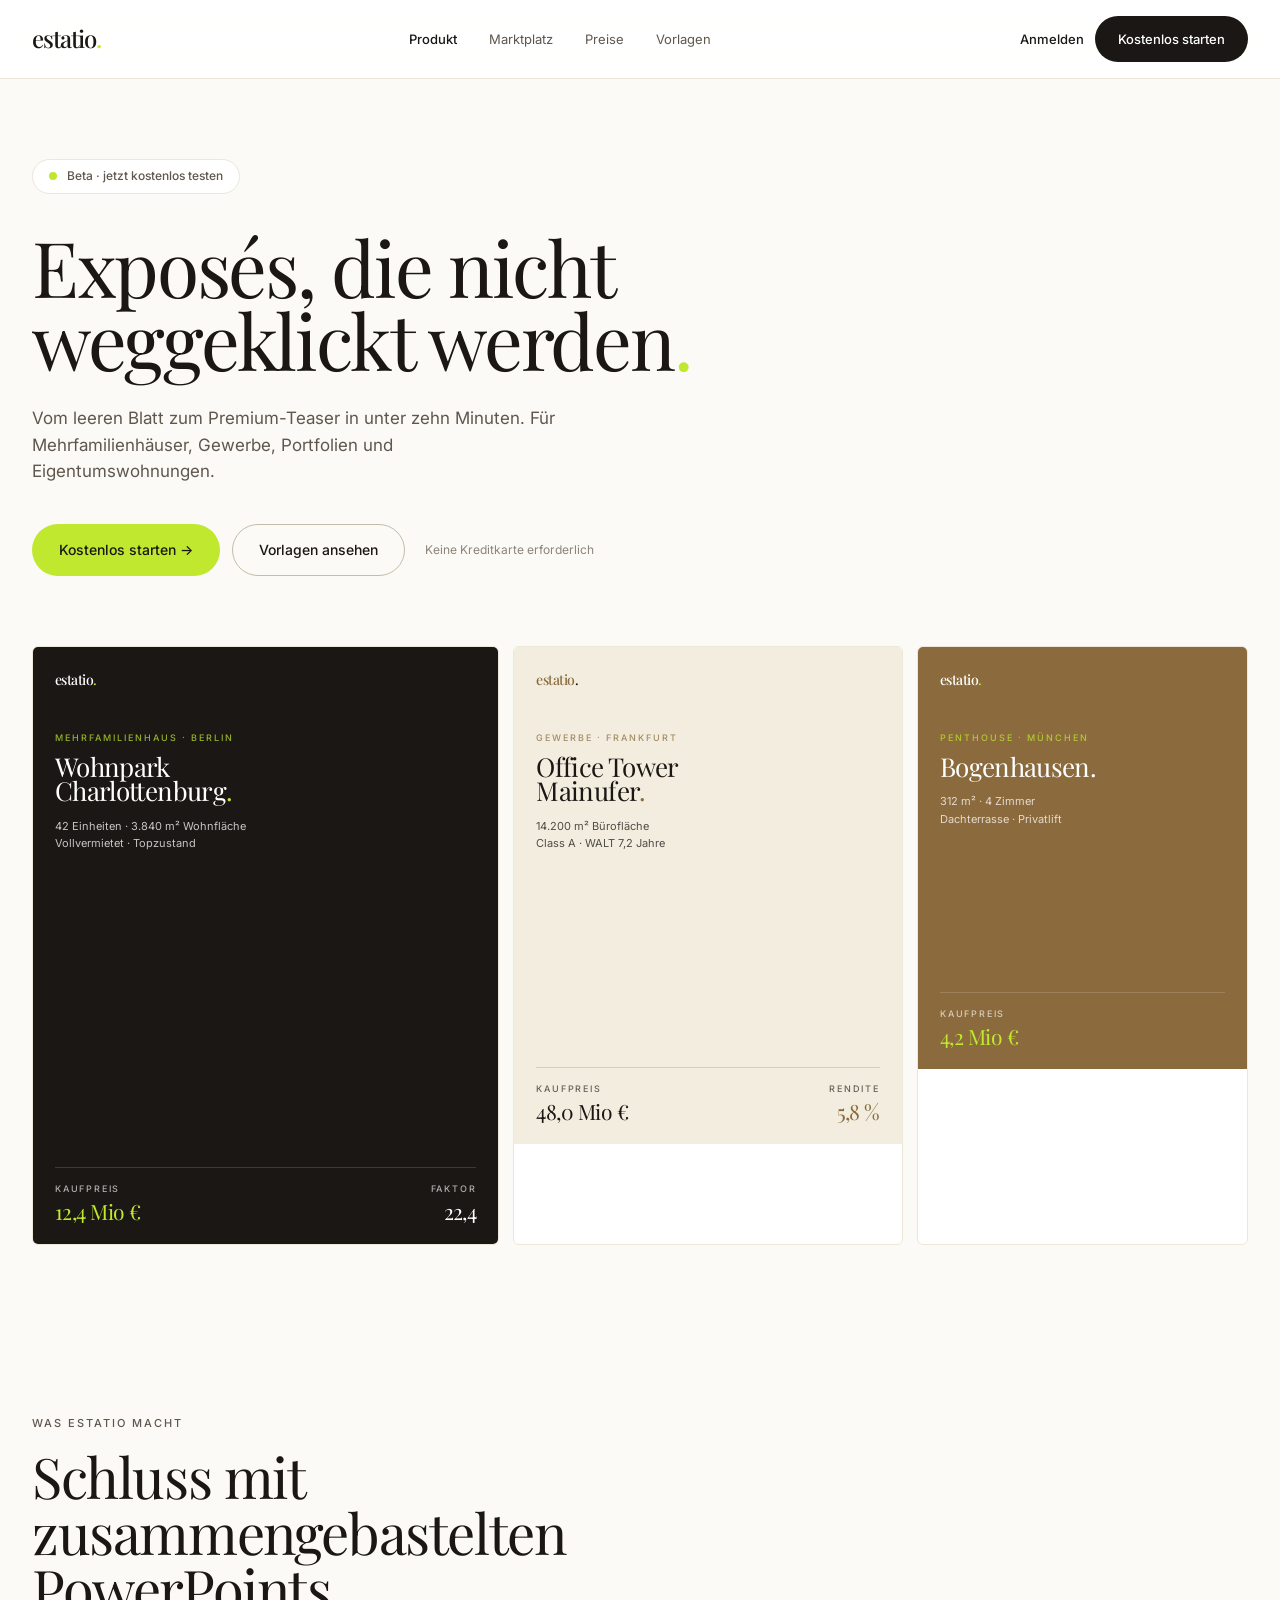
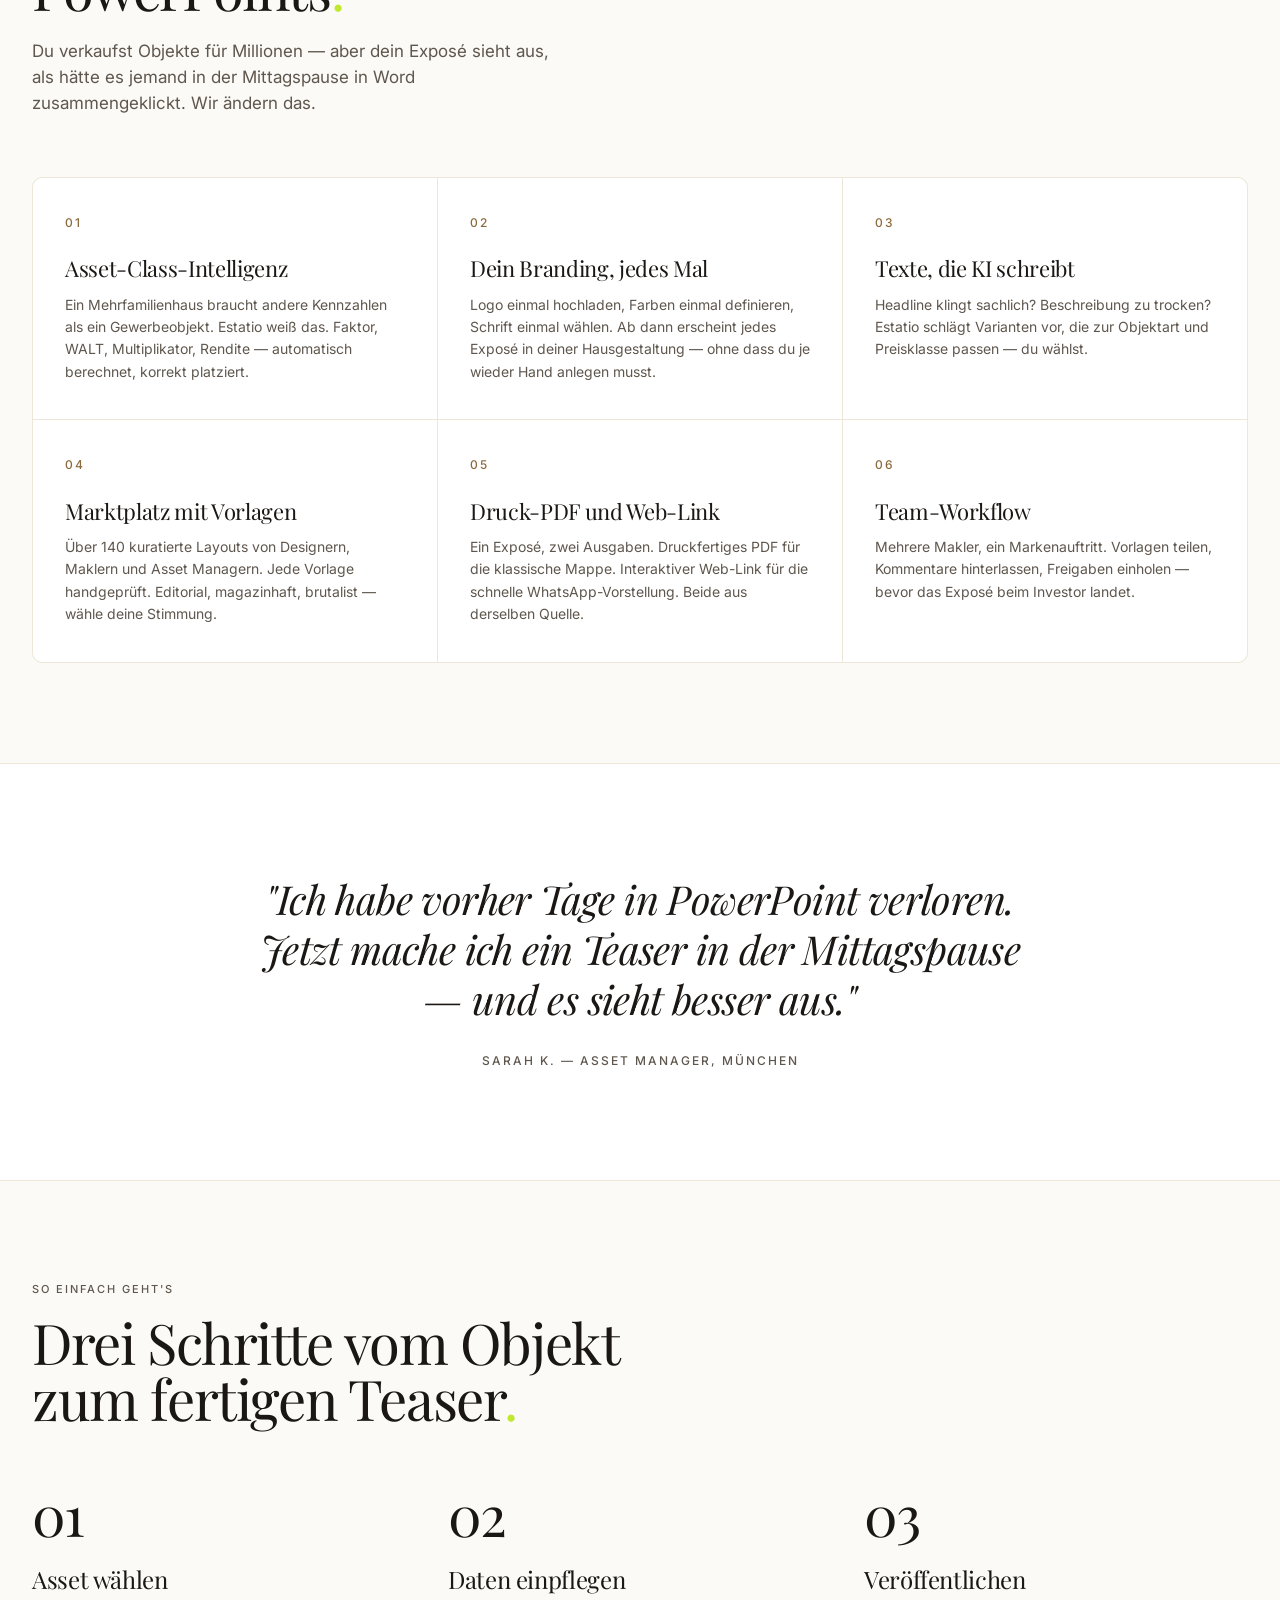
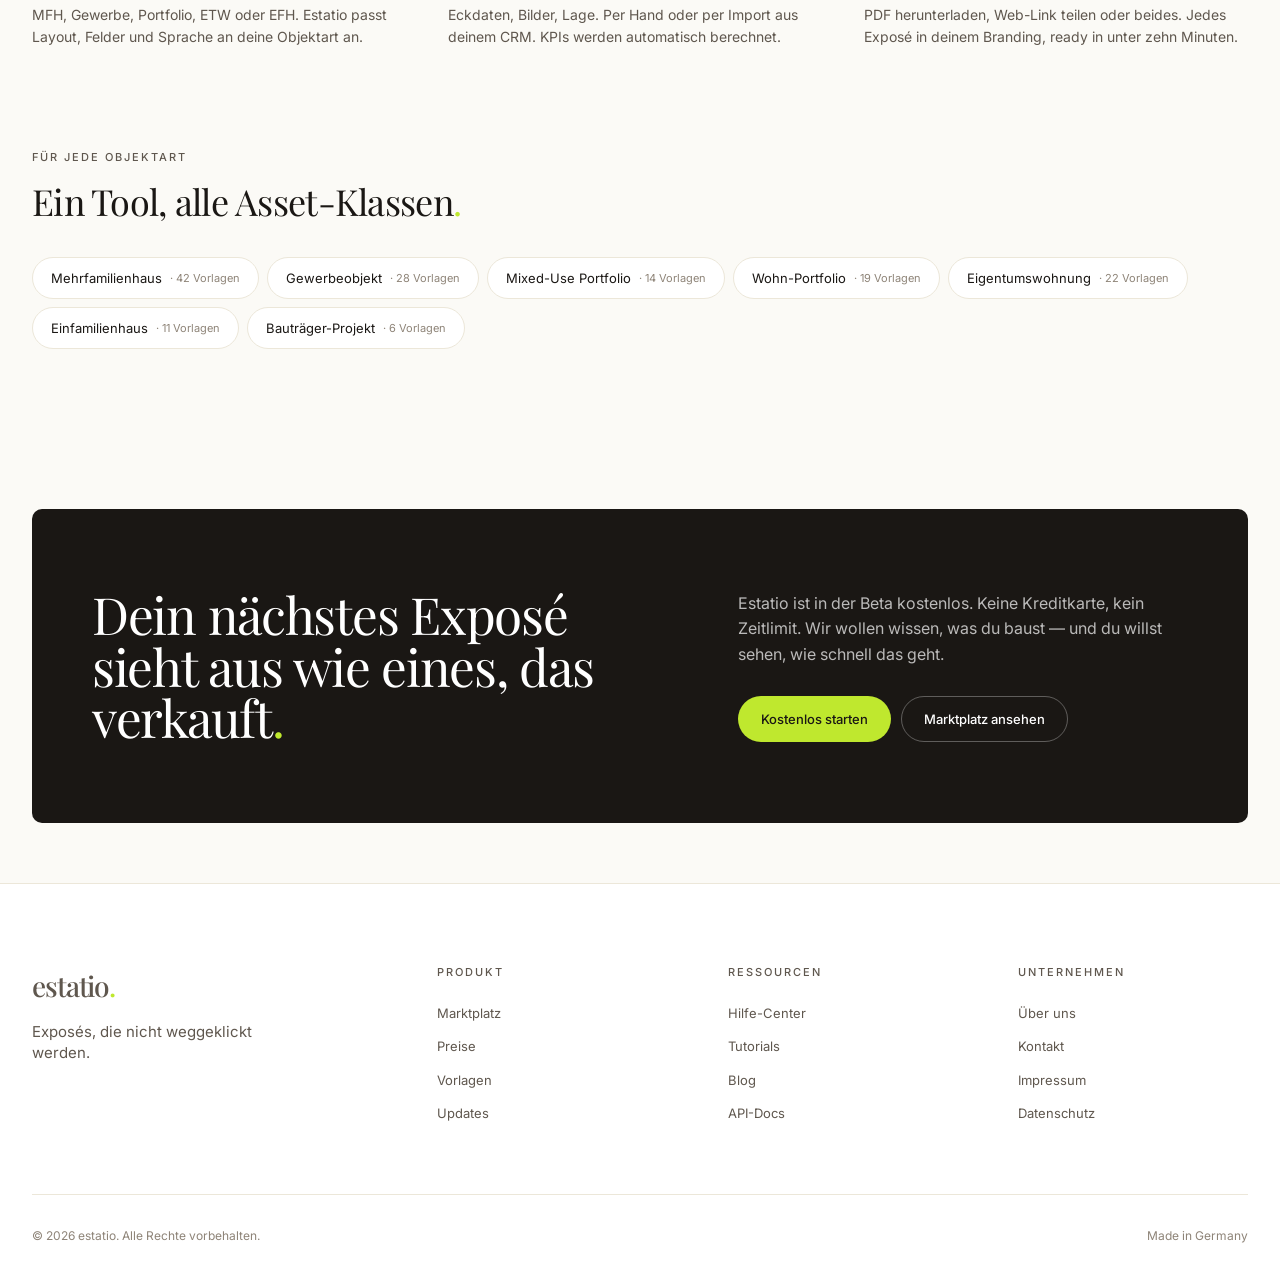
==== commit 8d89f2e7: "Text Kreditkarte angepasst" ====
--- a/index.html
+++ b/index.html
@@ -43,7 +43,7 @@
     <div class="hero-actions">
       <a href="signup.html" class="btn btn-primary btn-lg">Kostenlos starten →</a>
       <a href="marketplace.html" class="btn btn-ghost btn-lg">Vorlagen ansehen</a>
-      <span class="meta">Keine Kreditkarte nötig</span>
+      <span class="meta">Keine Kreditkarte erforderlich</span>
     </div>
 
     <div class="showcase-wrapper">
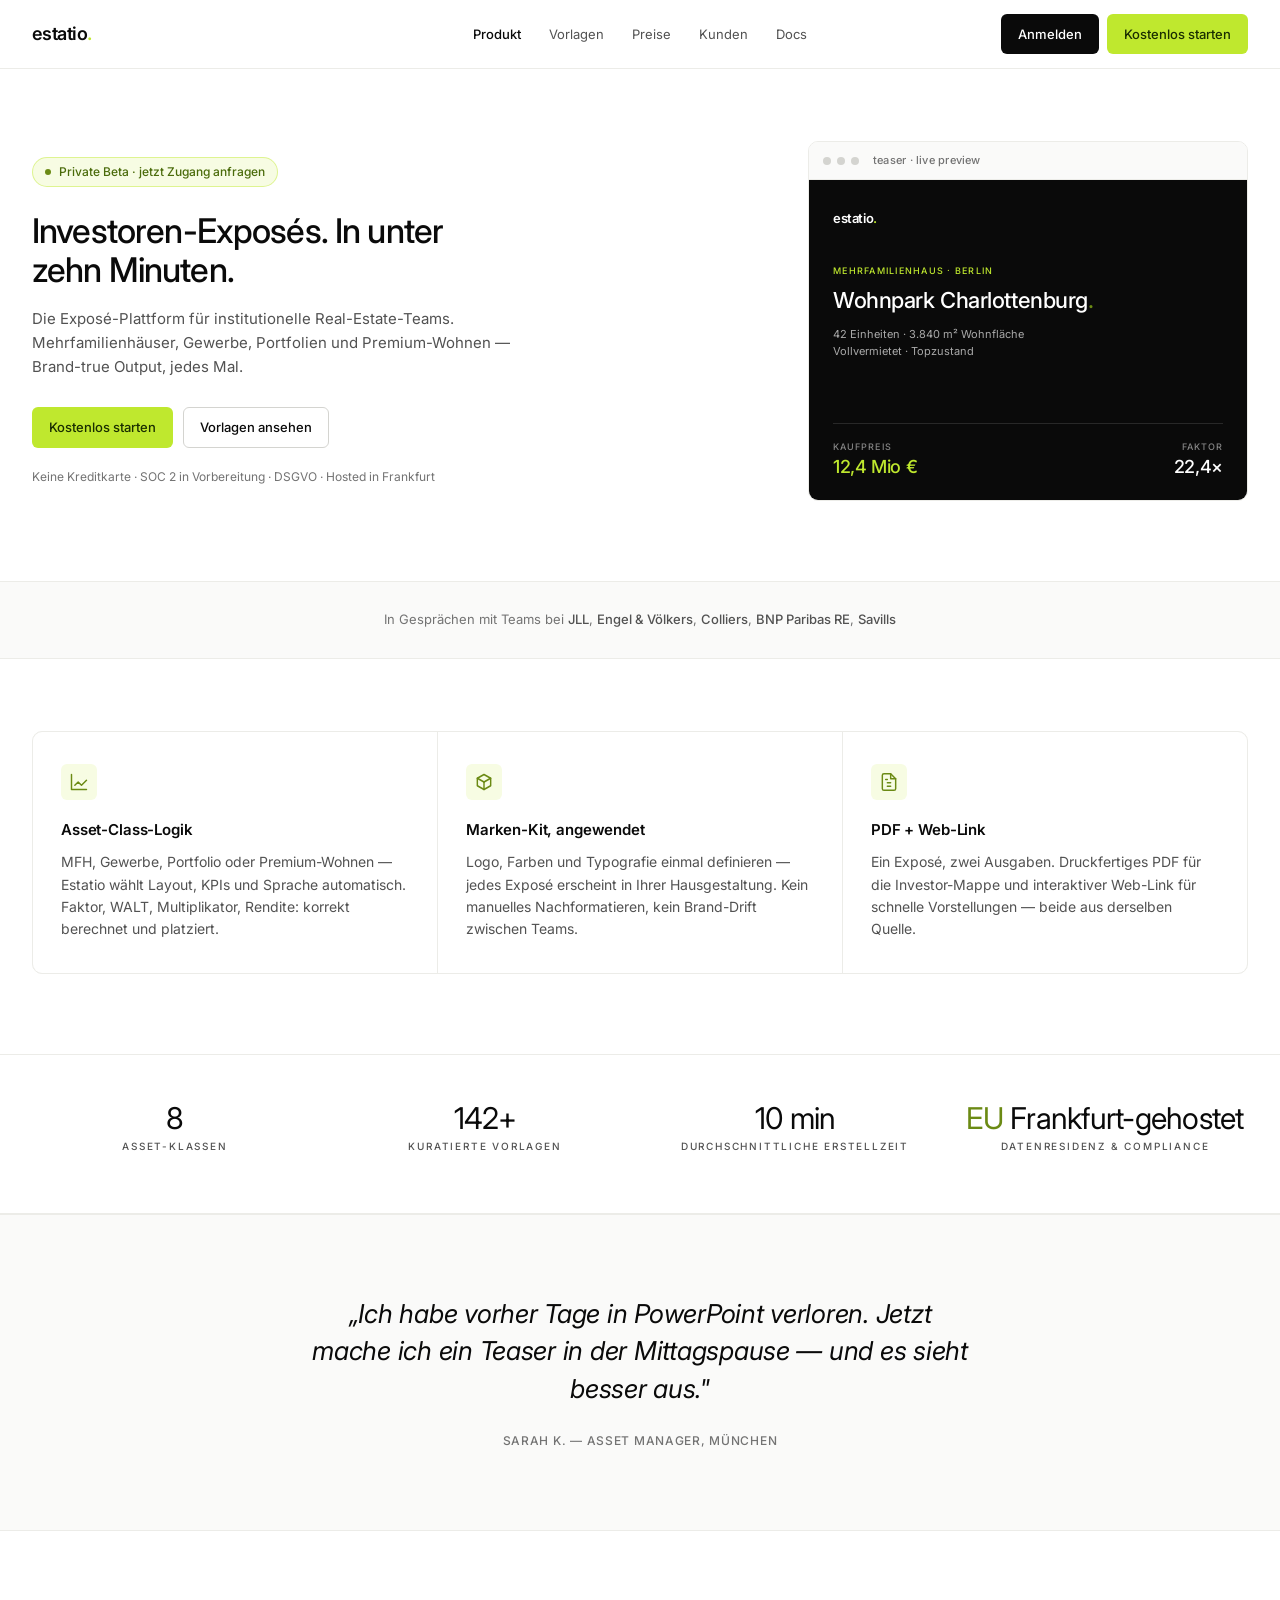
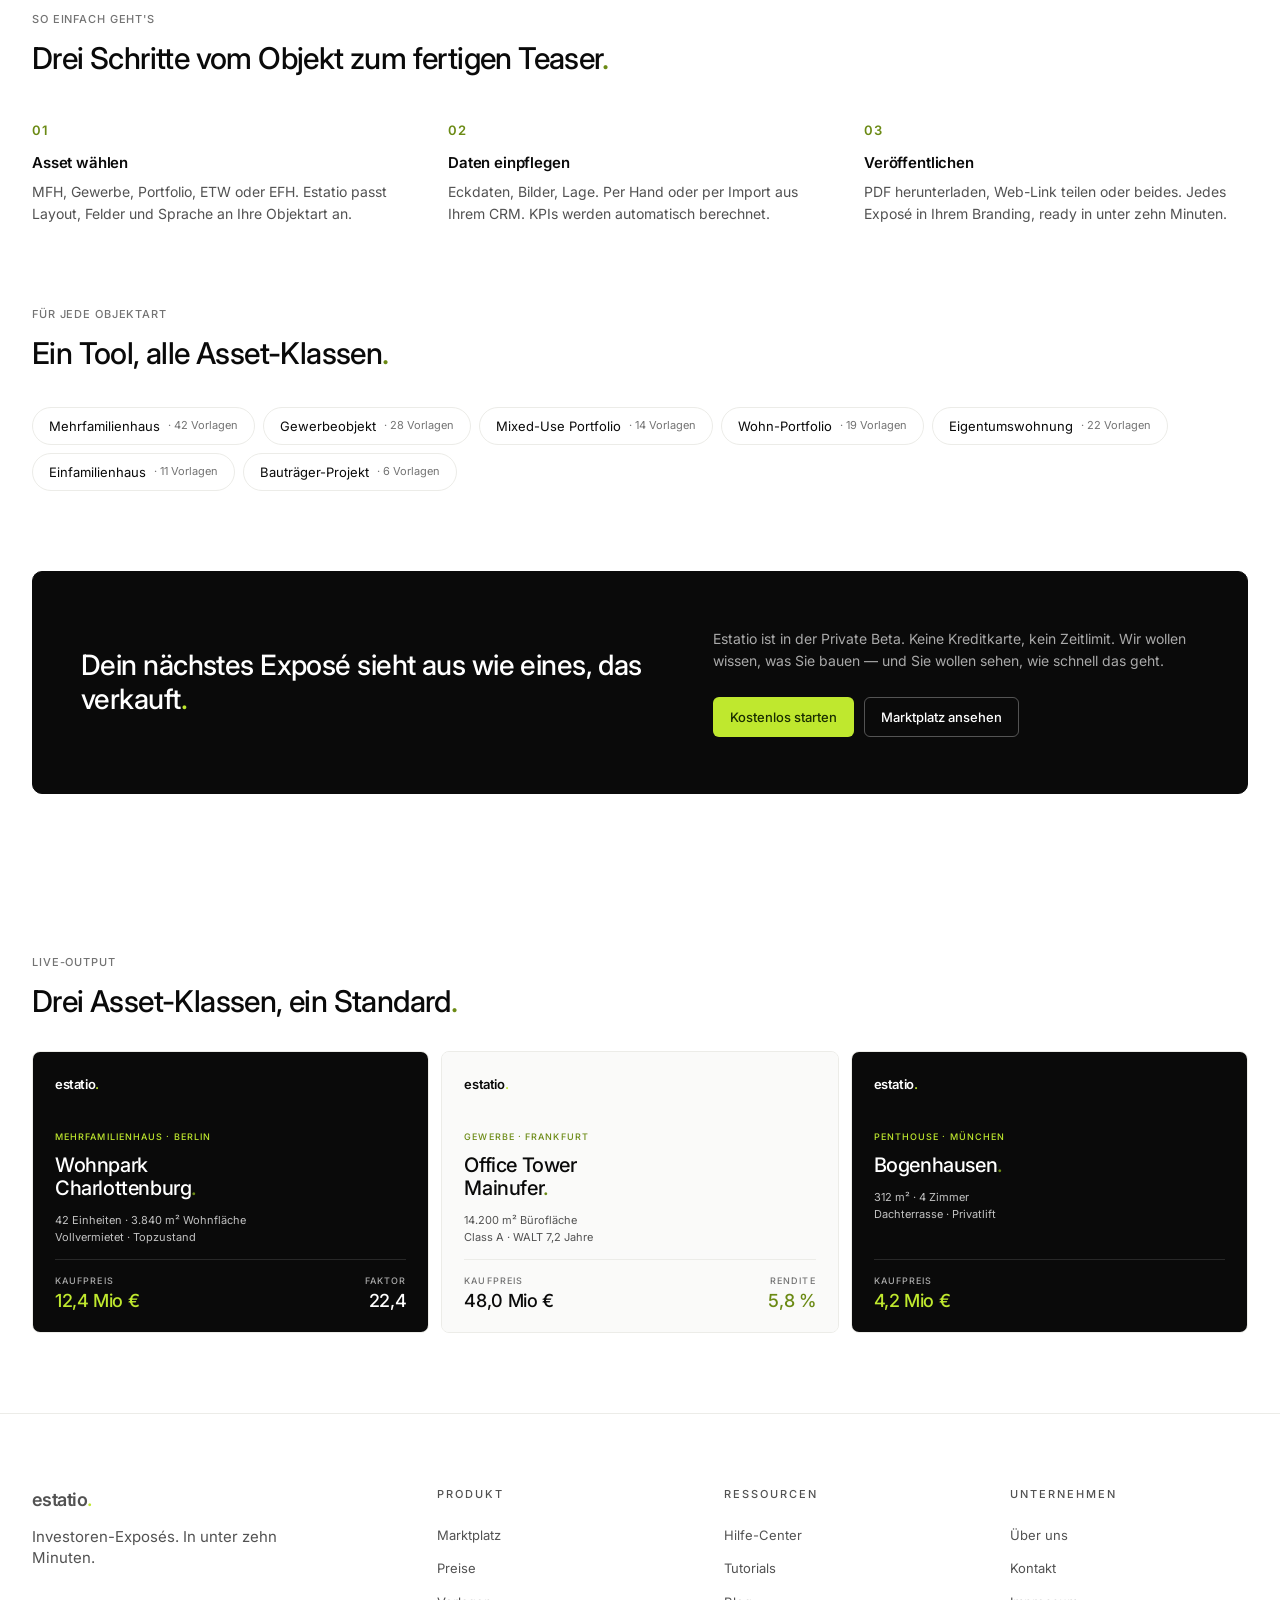
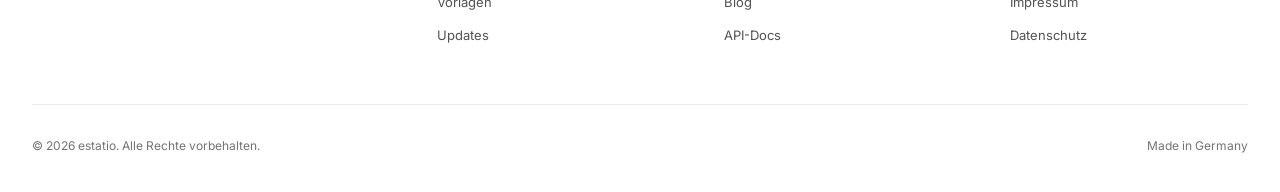
==== commit c71cfc03: "Landing-Page B2B-Redesign + Vision-Dokument" ====
--- a/index.html
+++ b/index.html
@@ -3,148 +3,134 @@
 <head>
 <meta charset="UTF-8" />
 <meta name="viewport" content="width=device-width, initial-scale=1.0" />
-<title>estatio. — Exposés, die verkaufen.</title>
-<meta name="description" content="Premium Real-Estate-Exposés in unter 10 Minuten. Für Mehrfamilienhäuser, Gewerbe, Portfolien und Premium-Wohnen." />
+<title>estatio. — Investoren-Exposés in unter zehn Minuten.</title>
+<meta name="description" content="Die Exposé-Plattform für institutionelle Real-Estate-Teams. Mehrfamilienhäuser, Gewerbe, Portfolien und Premium-Wohnen — Brand-true Output, jedes Mal." />
 <link rel="stylesheet" href="styles.css" />
 </head>
-<body>
+<body class="page-index">
 
 <nav class="nav">
   <div class="nav-inner">
     <a href="index.html" class="logo">estatio<span class="lime-dot">.</span></a>
     <div class="nav-links">
       <a href="index.html" class="active">Produkt</a>
-      <a href="marketplace.html">Marktplatz</a>
+      <a href="#">Vorlagen</a>
       <a href="pricing.html">Preise</a>
-      <a href="#">Vorlagen</a>
+      <a href="#">Kunden</a>
+      <a href="#">Docs</a>
     </div>
     <div class="nav-cta">
-      <a href="login.html" class="btn btn-text">Anmelden</a>
-      <a href="signup.html" class="btn btn-dark">Kostenlos starten</a>
+      <a href="login.html" class="btn btn-dark">Anmelden</a>
+      <a href="signup.html" class="btn btn-primary">Kostenlos starten</a>
     </div>
   </div>
 </nav>
 
 <section class="hero">
   <div class="container">
-    <div class="hero-tag">
-      <span class="hero-tag-dot"></span>
-      <span>Beta · jetzt kostenlos testen</span>
-    </div>
-
-    <h1 class="display-xl hero-headline">
-      Exposés, die nicht<br/>weggeklickt werden<span class="lime-dot">.</span>
-    </h1>
-
-    <p class="hero-sub">
-      Vom leeren Blatt zum Premium-Teaser in unter zehn Minuten. Für Mehrfamilienhäuser, Gewerbe, Portfolien und Eigentumswohnungen.
-    </p>
-
-    <div class="hero-actions">
-      <a href="signup.html" class="btn btn-primary btn-lg">Kostenlos starten →</a>
-      <a href="marketplace.html" class="btn btn-ghost btn-lg">Vorlagen ansehen</a>
-      <span class="meta">Keine Kreditkarte erforderlich</span>
-    </div>
-
-    <div class="showcase-wrapper">
-      <div class="showcase">
-        <div class="expo-card">
-          <div class="expo-preview ink">
-            <div class="expo-mini-logo">estatio<span class="lime-dot">.</span></div>
-            <div class="expo-eyebrow" style="color: var(--lime);">Mehrfamilienhaus · Berlin</div>
-            <div class="expo-title">Wohnpark<br/>Charlottenburg<span class="lime-dot">.</span></div>
-            <div class="expo-meta">42 Einheiten · 3.840 m² Wohnfläche<br/>Vollvermietet · Topzustand</div>
-            <div class="expo-footer">
+    <div class="hero-grid">
+      <div class="hero-content">
+        <div class="hero-tag">
+          <span class="hero-tag-dot"></span>
+          <span>Private Beta · jetzt Zugang anfragen</span>
+        </div>
+
+        <h1 class="hero-headline">Investoren-Exposés. In unter zehn Minuten.</h1>
+
+        <p class="hero-sub">
+          Die Exposé-Plattform für institutionelle Real-Estate-Teams. Mehrfamilienhäuser, Gewerbe, Portfolien und Premium-Wohnen — Brand-true Output, jedes Mal.
+        </p>
+
+        <div class="hero-actions">
+          <a href="signup.html" class="btn btn-primary">Kostenlos starten</a>
+          <a href="marketplace.html" class="btn btn-ghost">Vorlagen ansehen</a>
+        </div>
+
+        <p class="hero-security">Keine Kreditkarte · SOC 2 in Vorbereitung · DSGVO · Hosted in Frankfurt</p>
+      </div>
+
+      <div class="hero-preview-wrap">
+        <div class="hero-preview-card">
+          <div class="hero-preview-chrome">
+            <span class="hero-preview-dot"></span>
+            <span class="hero-preview-dot"></span>
+            <span class="hero-preview-dot"></span>
+            <span class="hero-preview-url">teaser · live preview</span>
+          </div>
+          <div class="hero-preview-body">
+            <div class="hero-preview-logo">estatio<span class="lime-dot">.</span></div>
+            <div class="hero-preview-eyebrow">Mehrfamilienhaus · Berlin</div>
+            <div class="hero-preview-title">Wohnpark Charlottenburg<span class="accent-dot">.</span></div>
+            <div class="hero-preview-meta">42 Einheiten · 3.840 m² Wohnfläche<br/>Vollvermietet · Topzustand</div>
+            <div class="hero-preview-footer">
               <div>
-                <div class="expo-price-label">Kaufpreis</div>
-                <div class="expo-price" style="color: var(--lime);">12,4 Mio €</div>
+                <div class="hero-preview-label">Kaufpreis</div>
+                <div class="hero-preview-value hero-preview-value-accent">12,4 Mio €</div>
               </div>
-              <div style="text-align: right;">
-                <div class="expo-price-label">Faktor</div>
-                <div class="expo-price">22,4</div>
+              <div class="hero-preview-stat-right">
+                <div class="hero-preview-label">Faktor</div>
+                <div class="hero-preview-value">22,4×</div>
               </div>
             </div>
           </div>
         </div>
-
-        <div class="expo-card">
-          <div class="expo-preview cream">
-            <div class="expo-mini-logo" style="color: var(--bronze);">estatio<span style="color: var(--ink);">.</span></div>
-            <div class="expo-eyebrow" style="color: var(--bronze);">Gewerbe · Frankfurt</div>
-            <div class="expo-title">Office Tower<br/>Mainufer<span style="color: var(--bronze);">.</span></div>
-            <div class="expo-meta">14.200 m² Bürofläche<br/>Class A · WALT 7,2 Jahre</div>
-            <div class="expo-footer">
-              <div>
-                <div class="expo-price-label">Kaufpreis</div>
-                <div class="expo-price">48,0 Mio €</div>
-              </div>
-              <div style="text-align: right;">
-                <div class="expo-price-label">Rendite</div>
-                <div class="expo-price" style="color: var(--bronze);">5,8 %</div>
-              </div>
-            </div>
-          </div>
-        </div>
-
-        <div class="expo-card">
-          <div class="expo-preview bronze">
-            <div class="expo-mini-logo">estatio<span class="lime-dot">.</span></div>
-            <div class="expo-eyebrow" style="color: var(--lime);">Penthouse · München</div>
-            <div class="expo-title">Bogenhausen.</div>
-            <div class="expo-meta">312 m² · 4 Zimmer<br/>Dachterrasse · Privatlift</div>
-            <div class="expo-footer">
-              <div>
-                <div class="expo-price-label">Kaufpreis</div>
-                <div class="expo-price" style="color: var(--lime);">4,2 Mio €</div>
-              </div>
-            </div>
-          </div>
-        </div>
-      </div>
-    </div>
-  </div>
-</section>
-
-<section class="section">
-  <div class="container">
-    <div class="section-heading">
-      <span class="eyebrow">Was Estatio macht</span>
-      <h2 class="display-lg">Schluss mit zusammengebastelten<br/>PowerPoints<span class="lime-dot">.</span></h2>
-      <p class="section-sub">
-        Du verkaufst Objekte für Millionen — aber dein Exposé sieht aus, als hätte es jemand in der Mittagspause in Word zusammengeklickt. Wir ändern das.
-      </p>
-    </div>
-
-    <div class="features">
-      <div class="feature">
-        <div class="feature-num">01</div>
-        <h3>Asset-Class-Intelligenz</h3>
-        <p>Ein Mehrfamilienhaus braucht andere Kennzahlen als ein Gewerbeobjekt. Estatio weiß das. Faktor, WALT, Multiplikator, Rendite — automatisch berechnet, korrekt platziert.</p>
-      </div>
-      <div class="feature">
-        <div class="feature-num">02</div>
-        <h3>Dein Branding, jedes Mal</h3>
-        <p>Logo einmal hochladen, Farben einmal definieren, Schrift einmal wählen. Ab dann erscheint jedes Exposé in deiner Hausgestaltung — ohne dass du je wieder Hand anlegen musst.</p>
-      </div>
-      <div class="feature">
-        <div class="feature-num">03</div>
-        <h3>Texte, die KI schreibt</h3>
-        <p>Headline klingt sachlich? Beschreibung zu trocken? Estatio schlägt Varianten vor, die zur Objektart und Preisklasse passen — du wählst.</p>
-      </div>
-      <div class="feature">
-        <div class="feature-num">04</div>
-        <h3>Marktplatz mit Vorlagen</h3>
-        <p>Über 140 kuratierte Layouts von Designern, Maklern und Asset Managern. Jede Vorlage handgeprüft. Editorial, magazinhaft, brutalist — wähle deine Stimmung.</p>
-      </div>
-      <div class="feature">
-        <div class="feature-num">05</div>
-        <h3>Druck-PDF und Web-Link</h3>
-        <p>Ein Exposé, zwei Ausgaben. Druckfertiges PDF für die klassische Mappe. Interaktiver Web-Link für die schnelle WhatsApp-Vorstellung. Beide aus derselben Quelle.</p>
-      </div>
-      <div class="feature">
-        <div class="feature-num">06</div>
-        <h3>Team-Workflow</h3>
-        <p>Mehrere Makler, ein Markenauftritt. Vorlagen teilen, Kommentare hinterlassen, Freigaben einholen — bevor das Exposé beim Investor landet.</p>
+      </div>
+    </div>
+  </div>
+</section>
+
+<section class="logo-bar">
+  <div class="container">
+    <p class="logo-bar-text">In Gesprächen mit Teams bei <strong>JLL</strong>, <strong>Engel &amp; Völkers</strong>, <strong>Colliers</strong>, <strong>BNP Paribas RE</strong>, <strong>Savills</strong></p>
+  </div>
+</section>
+
+<section class="section section-features">
+  <div class="container">
+    <div class="features features-index">
+      <div class="feature feature-index">
+        <div class="feature-icon-box">
+          <svg xmlns="http://www.w3.org/2000/svg" width="20" height="20" viewBox="0 0 24 24" fill="none" stroke="currentColor" stroke-width="1.75" stroke-linecap="round" stroke-linejoin="round"><path d="M3 3v18h18"/><path d="M7 16l4-4 4 4 6-6"/></svg>
+        </div>
+        <h3>Asset-Class-Logik</h3>
+        <p>MFH, Gewerbe, Portfolio oder Premium-Wohnen — Estatio wählt Layout, KPIs und Sprache automatisch. Faktor, WALT, Multiplikator, Rendite: korrekt berechnet und platziert.</p>
+      </div>
+      <div class="feature feature-index">
+        <div class="feature-icon-box">
+          <svg xmlns="http://www.w3.org/2000/svg" width="20" height="20" viewBox="0 0 24 24" fill="none" stroke="currentColor" stroke-width="1.75" stroke-linecap="round" stroke-linejoin="round"><path d="M12 3l8 4.5v9L12 21l-8-4.5v-9L12 3z"/><path d="M12 12l8-4.5"/><path d="M12 12v9"/><path d="M12 12L4 7.5"/></svg>
+        </div>
+        <h3>Marken-Kit, angewendet</h3>
+        <p>Logo, Farben und Typografie einmal definieren — jedes Exposé erscheint in Ihrer Hausgestaltung. Kein manuelles Nachformatieren, kein Brand-Drift zwischen Teams.</p>
+      </div>
+      <div class="feature feature-index">
+        <div class="feature-icon-box">
+          <svg xmlns="http://www.w3.org/2000/svg" width="20" height="20" viewBox="0 0 24 24" fill="none" stroke="currentColor" stroke-width="1.75" stroke-linecap="round" stroke-linejoin="round"><path d="M14 2H6a2 2 0 0 0-2 2v16a2 2 0 0 0 2 2h12a2 2 0 0 0 2-2V8z"/><path d="M14 2v6h6"/><path d="M10 13h4"/><path d="M10 17h4"/><path d="M10 9H8"/></svg>
+        </div>
+        <h3>PDF + Web-Link</h3>
+        <p>Ein Exposé, zwei Ausgaben. Druckfertiges PDF für die Investor-Mappe und interaktiver Web-Link für schnelle Vorstellungen — beide aus derselben Quelle.</p>
+      </div>
+    </div>
+  </div>
+</section>
+
+<section class="stats-bar">
+  <div class="container">
+    <div class="stats-grid">
+      <div class="stat-item">
+        <div class="stat-value">8</div>
+        <div class="stat-label">Asset-Klassen</div>
+      </div>
+      <div class="stat-item">
+        <div class="stat-value">142+</div>
+        <div class="stat-label">Kuratierte Vorlagen</div>
+      </div>
+      <div class="stat-item">
+        <div class="stat-value">10 min</div>
+        <div class="stat-label">Durchschnittliche Erstellzeit</div>
+      </div>
+      <div class="stat-item">
+        <div class="stat-value"><span class="stat-accent">EU</span> Frankfurt-gehostet</div>
+        <div class="stat-label">Datenresidenz &amp; Compliance</div>
       </div>
     </div>
   </div>
@@ -153,7 +139,7 @@
 <section class="editorial-quote">
   <div class="editorial-quote-inner">
     <div class="editorial-quote-text">
-      "Ich habe vorher Tage in PowerPoint verloren. Jetzt mache ich ein Teaser in der Mittagspause — und es sieht besser aus."
+      „Ich habe vorher Tage in PowerPoint verloren. Jetzt mache ich ein Teaser in der Mittagspause — und es sieht besser aus."
     </div>
     <div class="editorial-quote-meta">Sarah K. — Asset Manager, München</div>
   </div>
@@ -163,34 +149,34 @@
   <div class="container">
     <div class="section-heading">
       <span class="eyebrow">So einfach geht's</span>
-      <h2 class="display-lg">Drei Schritte vom Objekt<br/>zum fertigen Teaser<span class="lime-dot">.</span></h2>
-    </div>
-
-    <div class="steps">
+      <h2 class="heading-md">Drei Schritte vom Objekt zum fertigen Teaser<span class="accent-dot">.</span></h2>
+    </div>
+
+    <div class="steps steps-index">
       <div class="step">
         <div class="step-num">01</div>
         <h4>Asset wählen</h4>
-        <p>MFH, Gewerbe, Portfolio, ETW oder EFH. Estatio passt Layout, Felder und Sprache an deine Objektart an.</p>
+        <p>MFH, Gewerbe, Portfolio, ETW oder EFH. Estatio passt Layout, Felder und Sprache an Ihre Objektart an.</p>
       </div>
       <div class="step">
         <div class="step-num">02</div>
         <h4>Daten einpflegen</h4>
-        <p>Eckdaten, Bilder, Lage. Per Hand oder per Import aus deinem CRM. KPIs werden automatisch berechnet.</p>
+        <p>Eckdaten, Bilder, Lage. Per Hand oder per Import aus Ihrem CRM. KPIs werden automatisch berechnet.</p>
       </div>
       <div class="step">
         <div class="step-num">03</div>
         <h4>Veröffentlichen</h4>
-        <p>PDF herunterladen, Web-Link teilen oder beides. Jedes Exposé in deinem Branding, ready in unter zehn Minuten.</p>
-      </div>
-    </div>
-  </div>
-</section>
-
-<section class="section" style="padding-top: 0;">
-  <div class="container">
-    <div class="section-heading" style="margin-bottom: 0;">
+        <p>PDF herunterladen, Web-Link teilen oder beides. Jedes Exposé in Ihrem Branding, ready in unter zehn Minuten.</p>
+      </div>
+    </div>
+  </div>
+</section>
+
+<section class="section section-assets">
+  <div class="container">
+    <div class="section-heading section-heading-compact">
       <span class="eyebrow">Für jede Objektart</span>
-      <h2 class="display-md" style="margin-top: 16px;">Ein Tool, alle Asset-Klassen<span class="lime-dot">.</span></h2>
+      <h2 class="heading-md">Ein Tool, alle Asset-Klassen<span class="accent-dot">.</span></h2>
     </div>
 
     <div class="asset-types">
@@ -209,10 +195,10 @@
   <div class="container">
     <div class="cta-band">
       <div>
-        <h2>Dein nächstes Exposé sieht aus wie eines, das verkauft<span class="lime-dot">.</span></h2>
-      </div>
-      <div>
-        <p>Estatio ist in der Beta kostenlos. Keine Kreditkarte, kein Zeitlimit. Wir wollen wissen, was du baust — und du willst sehen, wie schnell das geht.</p>
+        <h2>Dein nächstes Exposé sieht aus wie eines, das verkauft<span class="accent-dot">.</span></h2>
+      </div>
+      <div>
+        <p>Estatio ist in der Private Beta. Keine Kreditkarte, kein Zeitlimit. Wir wollen wissen, was Sie bauen — und Sie wollen sehen, wie schnell das geht.</p>
         <div class="cta-actions">
           <a href="signup.html" class="btn btn-primary">Kostenlos starten</a>
           <a href="marketplace.html" class="btn btn-cta-ghost">Marktplatz ansehen</a>
@@ -222,12 +208,76 @@
   </div>
 </section>
 
+<section class="section section-showcase">
+  <div class="container">
+    <div class="section-heading section-heading-compact">
+      <span class="eyebrow">Live-Output</span>
+      <h2 class="heading-md">Drei Asset-Klassen, ein Standard<span class="accent-dot">.</span></h2>
+    </div>
+
+    <div class="showcase">
+      <div class="expo-card">
+        <div class="expo-preview ink">
+          <div class="expo-mini-logo">estatio<span class="lime-dot">.</span></div>
+          <div class="expo-eyebrow">Mehrfamilienhaus · Berlin</div>
+          <div class="expo-title">Wohnpark<br/>Charlottenburg<span class="accent-dot">.</span></div>
+          <div class="expo-meta">42 Einheiten · 3.840 m² Wohnfläche<br/>Vollvermietet · Topzustand</div>
+          <div class="expo-footer">
+            <div>
+              <div class="expo-price-label">Kaufpreis</div>
+              <div class="expo-price expo-price-accent">12,4 Mio €</div>
+            </div>
+            <div class="expo-stat-right">
+              <div class="expo-price-label">Faktor</div>
+              <div class="expo-price">22,4</div>
+            </div>
+          </div>
+        </div>
+      </div>
+
+      <div class="expo-card">
+        <div class="expo-preview soft">
+          <div class="expo-mini-logo">estatio<span class="lime-dot">.</span></div>
+          <div class="expo-eyebrow expo-eyebrow-accent">Gewerbe · Frankfurt</div>
+          <div class="expo-title">Office Tower<br/>Mainufer<span class="accent-dot">.</span></div>
+          <div class="expo-meta">14.200 m² Bürofläche<br/>Class A · WALT 7,2 Jahre</div>
+          <div class="expo-footer expo-footer-light">
+            <div>
+              <div class="expo-price-label">Kaufpreis</div>
+              <div class="expo-price">48,0 Mio €</div>
+            </div>
+            <div class="expo-stat-right">
+              <div class="expo-price-label">Rendite</div>
+              <div class="expo-price expo-price-accent">5,8 %</div>
+            </div>
+          </div>
+        </div>
+      </div>
+
+      <div class="expo-card">
+        <div class="expo-preview ink">
+          <div class="expo-mini-logo">estatio<span class="lime-dot">.</span></div>
+          <div class="expo-eyebrow">Penthouse · München</div>
+          <div class="expo-title">Bogenhausen<span class="accent-dot">.</span></div>
+          <div class="expo-meta">312 m² · 4 Zimmer<br/>Dachterrasse · Privatlift</div>
+          <div class="expo-footer">
+            <div>
+              <div class="expo-price-label">Kaufpreis</div>
+              <div class="expo-price expo-price-accent">4,2 Mio €</div>
+            </div>
+          </div>
+        </div>
+      </div>
+    </div>
+  </div>
+</section>
+
 <footer class="footer">
   <div class="container">
     <div class="footer-grid">
       <div class="footer-brand">
         <a href="index.html" class="logo">estatio<span class="lime-dot">.</span></a>
-        <p class="footer-tag">Exposés, die nicht weggeklickt werden.</p>
+        <p class="footer-tag">Investoren-Exposés. In unter zehn Minuten.</p>
       </div>
       <div>
         <h5>Produkt</h5>
--- a/styles.css
+++ b/styles.css
@@ -1,40 +1,41 @@
-/* Estatio Design System v3 — Refined */
-
-@import url('https://fonts.googleapis.com/css2?family=Playfair+Display:ital,wght@0,400;0,500;1,400&family=Inter:wght@400;500;600&display=swap');
+/* Estatio Design System v4 — B2B SaaS */
+
+@import url('https://fonts.googleapis.com/css2?family=Inter:wght@400;500;600&display=swap');
 
 :root {
-  /* Hintergrund deutlich neutraler — fast weiß mit minimalem Warm-Ton */
-  --ink: #1A1714;
-  --ink-soft: #2A2622;
-  
-  --paper: #FFFFFF;
-  --bone: #FBFAF6;
+  --bg: #FFFFFF;
+  --bg-soft: #FAFAF9;
+  --ink: #0A0A0A;
+  --ink-soft: #171717;
+  --slate: #525252;
+  --slate-light: #737373;
+  --mute: #737373;
+  --border: #ECECE8;
+  --border-strong: #D4D4D0;
+  --lime: #BFE82E;
+  --lime-dark: #6B8A14;
+  --lime-soft: #F7FCE3;
+  --lime-text: #4A6B0A;
+  --cta-text: #1A2E00;
+
+  /* Legacy aliases — andere Seiten bis zum Redesign */
+  --paper: var(--bg);
+  --bone: var(--bg-soft);
   --cream: #F2EDDF;
   --linen: #E8E2D2;
-  
-  --border: #ECE7D9;
-  --border-strong: #C5BDA8;
-  
-  --slate: #5F574E;
-  --slate-light: #8E8478;
-  --mute: #B5AC9E;
-  
-  --lime: #BFE82E;
-  --lime-dark: #A8CE25;
   --bronze: #8B6B3D;
   --terracotta: #C8602F;
-  
-  --serif: 'Playfair Display', Georgia, serif;
+  --serif: 'Inter', -apple-system, system-ui, sans-serif;
   --sans: 'Inter', -apple-system, system-ui, sans-serif;
-  
-  --r-sm: 4px;
-  --r-md: 6px;
+
+  --r-sm: 6px;
+  --r-md: 8px;
   --r-lg: 10px;
   --r-pill: 100px;
-  
-  --shadow-sm: 0 1px 2px rgba(26,23,20,0.04);
-  --shadow-md: 0 2px 12px rgba(26,23,20,0.06);
-  --shadow-lg: 0 12px 40px rgba(26,23,20,0.08);
+
+  --shadow-sm: none;
+  --shadow-md: none;
+  --shadow-lg: none;
 }
 
 * { box-sizing: border-box; margin: 0; padding: 0; }
@@ -42,7 +43,7 @@
 
 body {
   font-family: var(--sans);
-  background: var(--bone);
+  background: var(--bg);
   color: var(--ink);
   font-size: 15px;
   line-height: 1.55;
@@ -50,6 +51,10 @@
   text-rendering: optimizeLegibility;
 }
 
+.page-index {
+  background: var(--bg);
+}
+
 a { color: inherit; text-decoration: none; }
 img { max-width: 100%; display: block; }
 button { font-family: inherit; font-size: inherit; cursor: pointer; border: none; background: none; color: inherit; }
@@ -57,51 +62,60 @@
 
 /* ===== Typography ===== */
 
-.serif { font-family: var(--serif); }
+.serif { font-family: var(--sans); }
 
 .eyebrow {
   font-size: 11px;
-  letter-spacing: 2px;
+  letter-spacing: 0.08em;
   text-transform: uppercase;
-  color: var(--slate);
-  font-weight: 500;
-  font-family: var(--sans);
-}
-
-/* Display sizes — deutlich runter, max 80px */
+  color: var(--mute);
+  font-weight: 500;
+  font-family: var(--sans);
+}
+
+.heading-md {
+  font-family: var(--sans);
+  font-size: clamp(26px, 3vw, 30px);
+  line-height: 1.2;
+  letter-spacing: -0.02em;
+  font-weight: 500;
+  color: var(--ink);
+}
+
 .display-xl {
-  font-family: var(--serif);
-  font-size: clamp(44px, 6vw, 80px);
-  line-height: 0.96;
-  letter-spacing: -0.03em;
-  font-weight: 400;
+  font-family: var(--sans);
+  font-size: clamp(28px, 4vw, 34px);
+  line-height: 1.15;
+  letter-spacing: -0.025em;
+  font-weight: 500;
 }
 
 .display-lg {
-  font-family: var(--serif);
-  font-size: clamp(34px, 4.5vw, 56px);
-  line-height: 1;
-  letter-spacing: -0.025em;
-  font-weight: 400;
+  font-family: var(--sans);
+  font-size: clamp(26px, 3vw, 30px);
+  line-height: 1.2;
+  letter-spacing: -0.02em;
+  font-weight: 500;
 }
 
 .display-md {
-  font-family: var(--serif);
-  font-size: clamp(26px, 3vw, 36px);
-  line-height: 1.1;
+  font-family: var(--sans);
+  font-size: clamp(22px, 2.5vw, 26px);
+  line-height: 1.2;
   letter-spacing: -0.02em;
-  font-weight: 400;
+  font-weight: 500;
 }
 
 .display-sm {
-  font-family: var(--serif);
-  font-size: clamp(22px, 2.5vw, 28px);
-  line-height: 1.15;
+  font-family: var(--sans);
+  font-size: clamp(18px, 2vw, 22px);
+  line-height: 1.25;
   letter-spacing: -0.015em;
-  font-weight: 400;
+  font-weight: 500;
 }
 
 .lime-dot { color: var(--lime); }
+.accent-dot { color: var(--lime-dark); }
 
 /* ===== Layout ===== */
 
@@ -111,7 +125,7 @@
   padding: 0 32px;
 }
 
-/* ===== Nav — wieder weiß wie v1 ===== */
+/* ===== Nav ===== */
 
 .nav {
   position: sticky;
@@ -126,24 +140,26 @@
 .nav-inner {
   max-width: 1280px;
   margin: 0 auto;
-  padding: 16px 32px;
-  display: flex;
-  align-items: center;
-  justify-content: space-between;
+  padding: 14px 32px;
+  display: grid;
+  grid-template-columns: 1fr auto 1fr;
+  align-items: center;
+  gap: 24px;
 }
 
 .logo {
-  font-family: var(--serif);
-  font-size: 24px;
-  letter-spacing: -0.04em;
-  font-weight: 500;
+  font-family: var(--sans);
+  font-size: 18px;
+  letter-spacing: -0.03em;
+  font-weight: 600;
   color: var(--ink);
 }
 
 .nav-links {
   display: flex;
-  gap: 32px;
-  align-items: center;
+  gap: 28px;
+  align-items: center;
+  justify-content: center;
 }
 
 .nav-links a {
@@ -158,8 +174,9 @@
 
 .nav-cta {
   display: flex;
-  gap: 10px;
-  align-items: center;
+  gap: 8px;
+  align-items: center;
+  justify-content: flex-end;
 }
 
 /* ===== Buttons ===== */
@@ -167,143 +184,327 @@
 .btn {
   display: inline-flex;
   align-items: center;
+  justify-content: center;
   gap: 8px;
-  padding: 12px 22px;
-  border-radius: var(--r-pill);
+  padding: 9px 16px;
+  border-radius: var(--r-sm);
   font-size: 13px;
   font-weight: 500;
-  transition: all 0.2s ease;
+  transition: background 0.15s ease, border-color 0.15s ease, color 0.15s ease;
   cursor: pointer;
   border: 0.5px solid transparent;
   white-space: nowrap;
-}
-
-.btn-primary { background: var(--lime); color: var(--ink); }
-.btn-primary:hover { background: var(--lime-dark); transform: translateY(-1px); }
-
-.btn-dark { background: var(--ink); color: var(--paper); }
-.btn-dark:hover { background: var(--ink-soft); transform: translateY(-1px); }
-
-.btn-ghost { background: transparent; border-color: var(--border-strong); color: var(--ink); }
-.btn-ghost:hover { background: var(--paper); border-color: var(--ink); }
-
-.btn-text { padding: 8px 0; color: var(--ink); font-size: 13px; font-weight: 500; border-radius: 0; }
-
-.btn-lg { padding: 14px 26px; font-size: 14px; }
-
-.btn-full { width: 100%; justify-content: center; padding: 13px 24px; font-size: 14px; }
+  font-family: var(--sans);
+}
+
+.btn-primary {
+  background: var(--lime);
+  color: var(--cta-text);
+}
+.btn-primary:hover { background: #A8CE25; }
+
+.btn-dark {
+  background: var(--ink);
+  color: var(--bg);
+}
+.btn-dark:hover { background: var(--ink-soft); }
+
+.btn-ghost {
+  background: transparent;
+  border-color: var(--border-strong);
+  color: var(--ink);
+}
+.btn-ghost:hover {
+  background: var(--bg-soft);
+  border-color: var(--slate);
+}
+
+.btn-text {
+  padding: 9px 0;
+  color: var(--ink);
+  font-size: 13px;
+  font-weight: 500;
+  border-radius: 0;
+}
+
+.btn-lg { padding: 11px 18px; font-size: 14px; }
+
+.btn-full { width: 100%; justify-content: center; padding: 11px 18px; font-size: 14px; }
 
 /* ===== Hero ===== */
 
-.hero { padding: 80px 0 70px; }
+.hero {
+  padding: 72px 0 80px;
+  border-bottom: 0.5px solid var(--border);
+}
+
+.hero-grid {
+  display: grid;
+  grid-template-columns: 1fr 1fr;
+  gap: 48px;
+  align-items: center;
+}
+
+.hero-content {
+  max-width: 520px;
+}
 
 .hero-tag {
   display: inline-flex;
   align-items: center;
-  gap: 10px;
-  padding: 7px 16px;
-  background: var(--paper);
-  border: 0.5px solid var(--border);
+  gap: 8px;
+  padding: 5px 12px;
+  background: var(--lime-soft);
+  border: 0.5px solid rgba(191, 232, 46, 0.45);
   border-radius: var(--r-pill);
   font-size: 12px;
-  color: var(--slate);
-  margin-bottom: 36px;
+  color: var(--lime-text);
+  margin-bottom: 24px;
   font-weight: 500;
 }
 
 .hero-tag-dot {
+  width: 6px;
+  height: 6px;
+  border-radius: 50%;
+  background: var(--lime-dark);
+  flex-shrink: 0;
+}
+
+.hero-headline {
+  font-family: var(--sans);
+  font-size: clamp(28px, 3.5vw, 34px);
+  line-height: 1.15;
+  letter-spacing: -0.025em;
+  font-weight: 500;
+  color: var(--ink);
+  margin-bottom: 18px;
+  max-width: 480px;
+}
+
+.hero-sub {
+  max-width: 480px;
+  font-size: 15px;
+  line-height: 1.6;
+  color: var(--slate);
+  margin-bottom: 28px;
+}
+
+.hero-actions {
+  display: flex;
+  gap: 10px;
+  align-items: center;
+  flex-wrap: wrap;
+}
+
+.hero-security {
+  margin-top: 20px;
+  font-size: 12px;
+  color: var(--mute);
+  line-height: 1.5;
+}
+
+/* Hero live preview */
+
+.hero-preview-wrap {
+  display: flex;
+  justify-content: flex-end;
+}
+
+.hero-preview-card {
+  width: 100%;
+  max-width: 440px;
+  border: 0.5px solid var(--border);
+  border-radius: var(--r-lg);
+  overflow: hidden;
+  background: var(--bg);
+}
+
+.hero-preview-chrome {
+  display: flex;
+  align-items: center;
+  gap: 6px;
+  padding: 10px 14px;
+  background: var(--bg-soft);
+  border-bottom: 0.5px solid var(--border);
+}
+
+.hero-preview-dot {
   width: 8px;
   height: 8px;
   border-radius: 50%;
-  background: var(--lime);
-}
-
-.hero-headline {
-  max-width: 920px;
-  margin-bottom: 28px;
-}
-
-.hero-sub {
-  max-width: 540px;
-  font-size: 17px;
+  background: var(--border-strong);
+}
+
+.hero-preview-url {
+  margin-left: 8px;
+  font-size: 11px;
+  color: var(--mute);
+  font-weight: 500;
+  letter-spacing: 0.02em;
+}
+
+.hero-preview-body {
+  padding: 28px 24px 24px;
+  background: var(--ink);
+  color: var(--bg);
+  min-height: 320px;
+  display: flex;
+  flex-direction: column;
+}
+
+.hero-preview-logo {
+  font-size: 13px;
+  font-weight: 600;
+  letter-spacing: -0.03em;
+  margin-bottom: 36px;
+}
+
+.hero-preview-eyebrow {
+  font-size: 9px;
+  letter-spacing: 0.14em;
+  text-transform: uppercase;
+  color: var(--lime);
+  margin-bottom: 10px;
+  font-weight: 500;
+}
+
+.hero-preview-title {
+  font-size: 22px;
+  line-height: 1.15;
+  letter-spacing: -0.02em;
+  font-weight: 500;
+  margin-bottom: 12px;
+}
+
+.hero-preview-meta {
+  font-size: 11px;
   line-height: 1.55;
-  color: var(--slate);
-  margin-bottom: 40px;
-}
-
-.hero-actions {
-  display: flex;
-  gap: 12px;
-  align-items: center;
-  flex-wrap: wrap;
-}
-
-.hero-actions .meta {
-  font-size: 12px;
-  color: var(--slate-light);
-  margin-left: 8px;
-}
-
-/* ===== Showcase — wieder klein und dreispaltig ===== */
+  color: rgba(255, 255, 255, 0.65);
+}
+
+.hero-preview-footer {
+  margin-top: auto;
+  padding-top: 16px;
+  border-top: 0.5px solid rgba(255, 255, 255, 0.12);
+  display: flex;
+  justify-content: space-between;
+  align-items: end;
+}
+
+.hero-preview-stat-right { text-align: right; }
+
+.hero-preview-label {
+  font-size: 9px;
+  letter-spacing: 0.12em;
+  text-transform: uppercase;
+  color: rgba(255, 255, 255, 0.5);
+  margin-bottom: 4px;
+  font-weight: 500;
+}
+
+.hero-preview-value {
+  font-size: 18px;
+  letter-spacing: -0.02em;
+  font-weight: 500;
+  line-height: 1;
+}
+
+.hero-preview-value-accent { color: var(--lime); }
+
+/* ===== Logo bar ===== */
+
+.logo-bar {
+  padding: 28px 0;
+  background: var(--bg-soft);
+  border-bottom: 0.5px solid var(--border);
+}
+
+.logo-bar-text {
+  text-align: center;
+  font-size: 13px;
+  color: var(--mute);
+  line-height: 1.5;
+}
+
+.logo-bar-text strong {
+  color: var(--slate);
+  font-weight: 500;
+}
+
+/* ===== Showcase ===== */
+
+.section-showcase {
+  padding-top: 0;
+}
 
 .showcase-wrapper {
-  margin-top: 70px;
+  margin-top: 0;
 }
 
 .showcase {
   display: grid;
-  grid-template-columns: 1.2fr 1fr 0.85fr;
-  gap: 14px;
+  grid-template-columns: repeat(3, 1fr);
+  gap: 12px;
+  align-items: stretch;
 }
 
 .expo-card {
   border-radius: var(--r-md);
   overflow: hidden;
-  background: var(--paper);
+  background: var(--bg);
   border: 0.5px solid var(--border);
   position: relative;
-  transition: transform 0.2s ease;
-}
-
-.expo-card:hover { transform: translateY(-3px); }
+  display: flex;
+  flex-direction: column;
+  height: 100%;
+}
 
 .expo-preview {
-  aspect-ratio: 0.78;
+  flex: 1;
+  display: flex;
+  flex-direction: column;
   padding: 22px;
   position: relative;
   overflow: hidden;
-}
-
-.expo-preview.ink { background: var(--ink); color: var(--paper); }
-.expo-preview.cream { background: var(--cream); color: var(--ink); }
-.expo-preview.bronze { background: var(--bronze); color: var(--paper); }
-.expo-preview.terracotta { background: var(--terracotta); color: var(--paper); }
-.expo-preview.lime { background: var(--lime); color: var(--ink); }
+  min-height: 280px;
+}
+
+.expo-preview.ink { background: var(--ink); color: var(--bg); }
+.expo-preview.soft { background: var(--bg-soft); color: var(--ink); }
+.expo-preview.cream { background: var(--bg-soft); color: var(--ink); }
+.expo-preview.bronze { background: var(--ink); color: var(--bg); }
+.expo-preview.terracotta { background: var(--ink-soft); color: var(--bg); }
+.expo-preview.lime { background: var(--lime-soft); color: var(--ink); }
 
 .expo-mini-logo {
-  font-family: var(--serif);
-  font-size: 14px;
-  letter-spacing: -0.04em;
-  margin-bottom: 40px;
-  font-weight: 500;
+  font-family: var(--sans);
+  font-size: 13px;
+  letter-spacing: -0.03em;
+  margin-bottom: 36px;
+  font-weight: 600;
 }
 
 .expo-eyebrow {
   font-size: 9px;
-  letter-spacing: 2px;
+  letter-spacing: 0.12em;
   text-transform: uppercase;
   margin-bottom: 10px;
   opacity: 0.75;
   font-weight: 500;
 }
 
+.expo-eyebrow-accent { color: var(--lime-dark); opacity: 1; }
+
+.expo-preview.ink .expo-eyebrow { color: var(--lime); opacity: 1; }
+
 .expo-title {
-  font-family: var(--serif);
-  font-size: 26px;
-  line-height: 0.96;
-  letter-spacing: -0.025em;
-  margin-bottom: 14px;
-  font-weight: 400;
+  font-family: var(--sans);
+  font-size: 20px;
+  line-height: 1.15;
+  letter-spacing: -0.02em;
+  margin-bottom: 12px;
+  font-weight: 500;
 }
 
 .expo-meta {
@@ -313,58 +514,72 @@
   font-family: var(--sans);
 }
 
+.expo-preview.soft .expo-meta { color: var(--slate); opacity: 1; }
+
 .expo-footer {
-  position: absolute;
-  bottom: 22px;
-  left: 22px;
-  right: 22px;
+  margin-top: auto;
   padding-top: 14px;
-  border-top: 0.5px solid rgba(255,255,255,0.15);
+  border-top: 0.5px solid rgba(255, 255, 255, 0.12);
   display: flex;
   justify-content: space-between;
   align-items: end;
 }
 
-.expo-preview.cream .expo-footer,
-.expo-preview.lime .expo-footer { border-top-color: rgba(26,23,20,0.15); }
+.expo-footer-light { border-top-color: var(--border); }
+
+.expo-stat-right { text-align: right; }
 
 .expo-price-label {
   font-size: 9px;
-  letter-spacing: 1.8px;
+  letter-spacing: 0.12em;
   text-transform: uppercase;
   opacity: 0.65;
-  margin-bottom: 5px;
-  font-weight: 500;
-}
+  margin-bottom: 4px;
+  font-weight: 500;
+}
+
+.expo-preview.soft .expo-price-label { color: var(--mute); opacity: 1; }
 
 .expo-price {
-  font-family: var(--serif);
-  font-size: 21px;
-  letter-spacing: -0.025em;
+  font-family: var(--sans);
+  font-size: 18px;
+  letter-spacing: -0.02em;
   line-height: 1;
-  font-weight: 400;
-}
+  font-weight: 500;
+}
+
+.expo-price-accent { color: var(--lime); }
+
+.expo-preview.soft .expo-price-accent { color: var(--lime-dark); }
 
 /* ===== Sections ===== */
 
-.section { padding: 100px 0; }
+.section { padding: 80px 0; }
+
+.section-features { padding-top: 72px; }
+
+.section-assets { padding-top: 0; }
 
 .section-heading {
-  margin-bottom: 60px;
-  max-width: 720px;
+  margin-bottom: 48px;
+  max-width: 640px;
+}
+
+.section-heading-compact {
+  margin-bottom: 32px;
 }
 
 .section-heading .eyebrow {
   display: block;
-  margin-bottom: 16px;
+  margin-bottom: 12px;
 }
 
 .section-sub {
-  font-size: 17px;
-  line-height: 1.55;
-  color: var(--slate);
-  margin-top: 22px;
-  max-width: 540px;
+  font-size: 15px;
+  line-height: 1.6;
+  color: var(--slate);
+  margin-top: 16px;
+  max-width: 520px;
 }
 
 /* ===== Features ===== */
@@ -379,27 +594,59 @@
   overflow: hidden;
 }
 
+.features-index {
+  background: var(--border);
+}
+
 .feature {
-  background: var(--paper);
-  padding: 36px 32px;
+  background: var(--bg);
+  padding: 32px 28px;
+}
+
+.feature-index h3 {
+  font-family: var(--sans);
+  font-size: 15px;
+  letter-spacing: -0.01em;
+  font-weight: 600;
+  margin-bottom: 8px;
+  line-height: 1.3;
+  color: var(--ink);
+}
+
+.feature-index p {
+  font-size: 14px;
+  line-height: 1.6;
+  color: var(--slate);
+}
+
+.feature-icon-box {
+  width: 36px;
+  height: 36px;
+  border-radius: var(--r-sm);
+  background: var(--lime-soft);
+  color: var(--lime-dark);
+  display: flex;
+  align-items: center;
+  justify-content: center;
+  margin-bottom: 20px;
 }
 
 .feature-num {
   font-size: 12px;
-  letter-spacing: 2px;
+  letter-spacing: 0.08em;
   text-transform: uppercase;
-  color: var(--bronze);
+  color: var(--lime-dark);
   margin-bottom: 24px;
   font-weight: 500;
 }
 
 .feature h3 {
-  font-family: var(--serif);
-  font-size: 22px;
-  letter-spacing: -0.015em;
-  font-weight: 400;
+  font-family: var(--sans);
+  font-size: 15px;
+  letter-spacing: -0.01em;
+  font-weight: 600;
   margin-bottom: 12px;
-  line-height: 1.15;
+  line-height: 1.3;
   color: var(--ink);
 }
 
@@ -407,6 +654,43 @@
   font-size: 14px;
   line-height: 1.6;
   color: var(--slate);
+}
+
+/* ===== Stats bar ===== */
+
+.stats-bar {
+  padding: 48px 0;
+  border-top: 0.5px solid var(--border);
+  border-bottom: 0.5px solid var(--border);
+  background: var(--bg);
+}
+
+.stats-grid {
+  display: grid;
+  grid-template-columns: repeat(4, 1fr);
+  gap: 24px;
+}
+
+.stat-item {
+  text-align: center;
+}
+
+.stat-value {
+  font-family: var(--sans);
+  font-size: 22px;
+  font-weight: 600;
+  letter-spacing: -0.02em;
+  line-height: 1.2;
+  color: var(--ink);
+  margin-bottom: 6px;
+}
+
+.stat-accent { color: var(--lime-dark); }
+
+.stat-label {
+  font-size: 12px;
+  color: var(--mute);
+  line-height: 1.4;
 }
 
 /* ===== Steps ===== */
@@ -415,27 +699,29 @@
   display: grid;
   grid-template-columns: repeat(3, 1fr);
   gap: 32px;
-  margin-top: 50px;
-}
+}
+
+.steps-index { margin-top: 0; }
 
 .step { padding: 0; }
 
 .step-num {
-  font-family: var(--serif);
-  font-size: 56px;
+  font-family: var(--sans);
+  font-size: 13px;
   line-height: 1;
-  color: var(--ink);
-  margin-bottom: 24px;
-  letter-spacing: -0.03em;
+  color: var(--lime-dark);
+  margin-bottom: 16px;
+  letter-spacing: 0.04em;
+  font-weight: 600;
 }
 
 .step h4 {
-  font-family: var(--serif);
-  font-size: 24px;
-  letter-spacing: -0.015em;
-  font-weight: 400;
-  margin-bottom: 10px;
-  line-height: 1.15;
+  font-family: var(--sans);
+  font-size: 15px;
+  letter-spacing: -0.01em;
+  font-weight: 600;
+  margin-bottom: 8px;
+  line-height: 1.3;
 }
 
 .step p {
@@ -454,87 +740,91 @@
 }
 
 .asset-pill {
-  padding: 10px 18px;
+  padding: 8px 16px;
   border-radius: var(--r-pill);
-  background: var(--paper);
+  background: var(--bg);
   border: 0.5px solid var(--border);
   font-size: 13px;
   color: var(--ink);
   display: inline-flex;
   align-items: center;
   gap: 8px;
-  transition: all 0.15s;
-}
-
-.asset-pill:hover { border-color: var(--ink); }
+  transition: border-color 0.15s;
+}
+
+.asset-pill:hover { border-color: var(--border-strong); }
 
 .asset-pill .count {
   font-size: 11px;
-  color: var(--slate-light);
-}
-
-/* ===== Editorial quote — der EINE Italic-Moment auf der Seite ===== */
+  color: var(--mute);
+}
+
+/* ===== Editorial quote ===== */
 
 .editorial-quote {
-  padding: 110px 0;
-  background: var(--paper);
+  padding: 80px 0;
+  background: var(--bg-soft);
   border-top: 0.5px solid var(--border);
   border-bottom: 0.5px solid var(--border);
 }
 
 .editorial-quote-inner {
-  max-width: 880px;
+  max-width: 720px;
   margin: 0 auto;
   text-align: center;
-  padding: 0 40px;
+  padding: 0 32px;
 }
 
 .editorial-quote-text {
-  font-family: var(--serif);
+  font-family: var(--sans);
   font-style: italic;
-  font-size: clamp(26px, 3.5vw, 40px);
-  line-height: 1.25;
-  letter-spacing: -0.015em;
+  font-size: clamp(20px, 2.5vw, 26px);
+  line-height: 1.45;
+  letter-spacing: -0.01em;
   color: var(--ink);
   font-weight: 400;
 }
 
 .editorial-quote-meta {
-  margin-top: 28px;
+  margin-top: 24px;
   font-size: 12px;
-  letter-spacing: 2px;
+  letter-spacing: 0.06em;
   text-transform: uppercase;
-  color: var(--slate);
-  font-weight: 500;
+  color: var(--mute);
+  font-weight: 500;
+  font-style: normal;
 }
 
 /* ===== CTA Band ===== */
 
 .cta-band {
   background: var(--ink);
-  color: var(--paper);
+  color: var(--bg);
   border-radius: var(--r-lg);
-  padding: 80px 60px;
-  margin: 60px 0;
+  padding: 56px 48px;
+  margin: 0 0 80px;
   display: grid;
-  grid-template-columns: 1.3fr 1fr;
-  gap: 60px;
-  align-items: center;
+  grid-template-columns: 1.2fr 1fr;
+  gap: 48px;
+  align-items: center;
+  border: 0.5px solid var(--ink);
 }
 
 .cta-band h2 {
-  font-family: var(--serif);
-  font-size: clamp(34px, 4vw, 52px);
-  line-height: 1;
-  letter-spacing: -0.025em;
-  font-weight: 400;
-}
+  font-family: var(--sans);
+  font-size: clamp(24px, 3vw, 28px);
+  line-height: 1.2;
+  letter-spacing: -0.02em;
+  font-weight: 500;
+}
+
+.cta-band .accent-dot { color: var(--lime); }
 
 .cta-band p {
-  font-size: 16px;
+  font-size: 14px;
   line-height: 1.6;
-  color: rgba(255,255,255,0.7);
-  margin-bottom: 28px;
+  color: rgba(255, 255, 255, 0.65);
+  margin-bottom: 24px;
 }
 
 .cta-actions {
@@ -553,22 +843,23 @@
 /* ===== Footer ===== */
 
 .footer {
-  padding: 80px 0 40px;
+  padding: 72px 0 36px;
   border-top: 0.5px solid var(--border);
-  background: var(--paper);
+  background: var(--bg);
 }
 
 .footer-grid {
   display: grid;
   grid-template-columns: 1.5fr 1fr 1fr 1fr;
-  gap: 60px;
-  margin-bottom: 60px;
+  gap: 48px;
+  margin-bottom: 48px;
 }
 
 .footer-brand .logo {
-  font-size: 28px;
+  font-size: 18px;
   display: block;
-  margin-bottom: 14px;
+  margin-bottom: 12px;
+  font-weight: 600;
 }
 
 .footer-tag {
@@ -1381,19 +1672,29 @@
 
 @media (max-width: 1000px) {
   .container { padding: 0 20px; }
+  .nav-inner {
+    grid-template-columns: 1fr auto;
+    padding: 14px 20px;
+  }
   .nav-links { display: none; }
+  .nav-cta { grid-column: 2; }
+  .hero-grid { grid-template-columns: 1fr; gap: 40px; }
+  .hero-content { max-width: none; }
+  .hero-preview-wrap { justify-content: flex-start; }
+  .hero-preview-card { max-width: none; }
+  .stats-grid { grid-template-columns: repeat(2, 1fr); gap: 32px; }
   .showcase { grid-template-columns: 1fr; }
   .features { grid-template-columns: 1fr; }
   .steps { grid-template-columns: 1fr; gap: 36px; }
-  .cta-band { grid-template-columns: 1fr; padding: 50px 32px; gap: 32px; }
-  .footer-grid { grid-template-columns: 1fr 1fr; gap: 40px; }
+  .cta-band { grid-template-columns: 1fr; padding: 40px 28px; gap: 28px; margin-bottom: 60px; }
+  .footer-grid { grid-template-columns: 1fr 1fr; gap: 32px; }
   .template-grid, .projects, .pricing-grid { grid-template-columns: 1fr; }
   .stats { grid-template-columns: repeat(2, 1fr); }
   .auth-page { grid-template-columns: 1fr; }
   .auth-side { display: none; }
   .app-shell { grid-template-columns: 1fr; }
   .sidebar { display: none; }
-  .hero { padding: 50px 0 60px; }
-  .section { padding: 60px 0; }
+  .hero { padding: 48px 0 56px; }
+  .section { padding: 56px 0; }
   .dashboard-callout { grid-template-columns: 1fr; }
 }
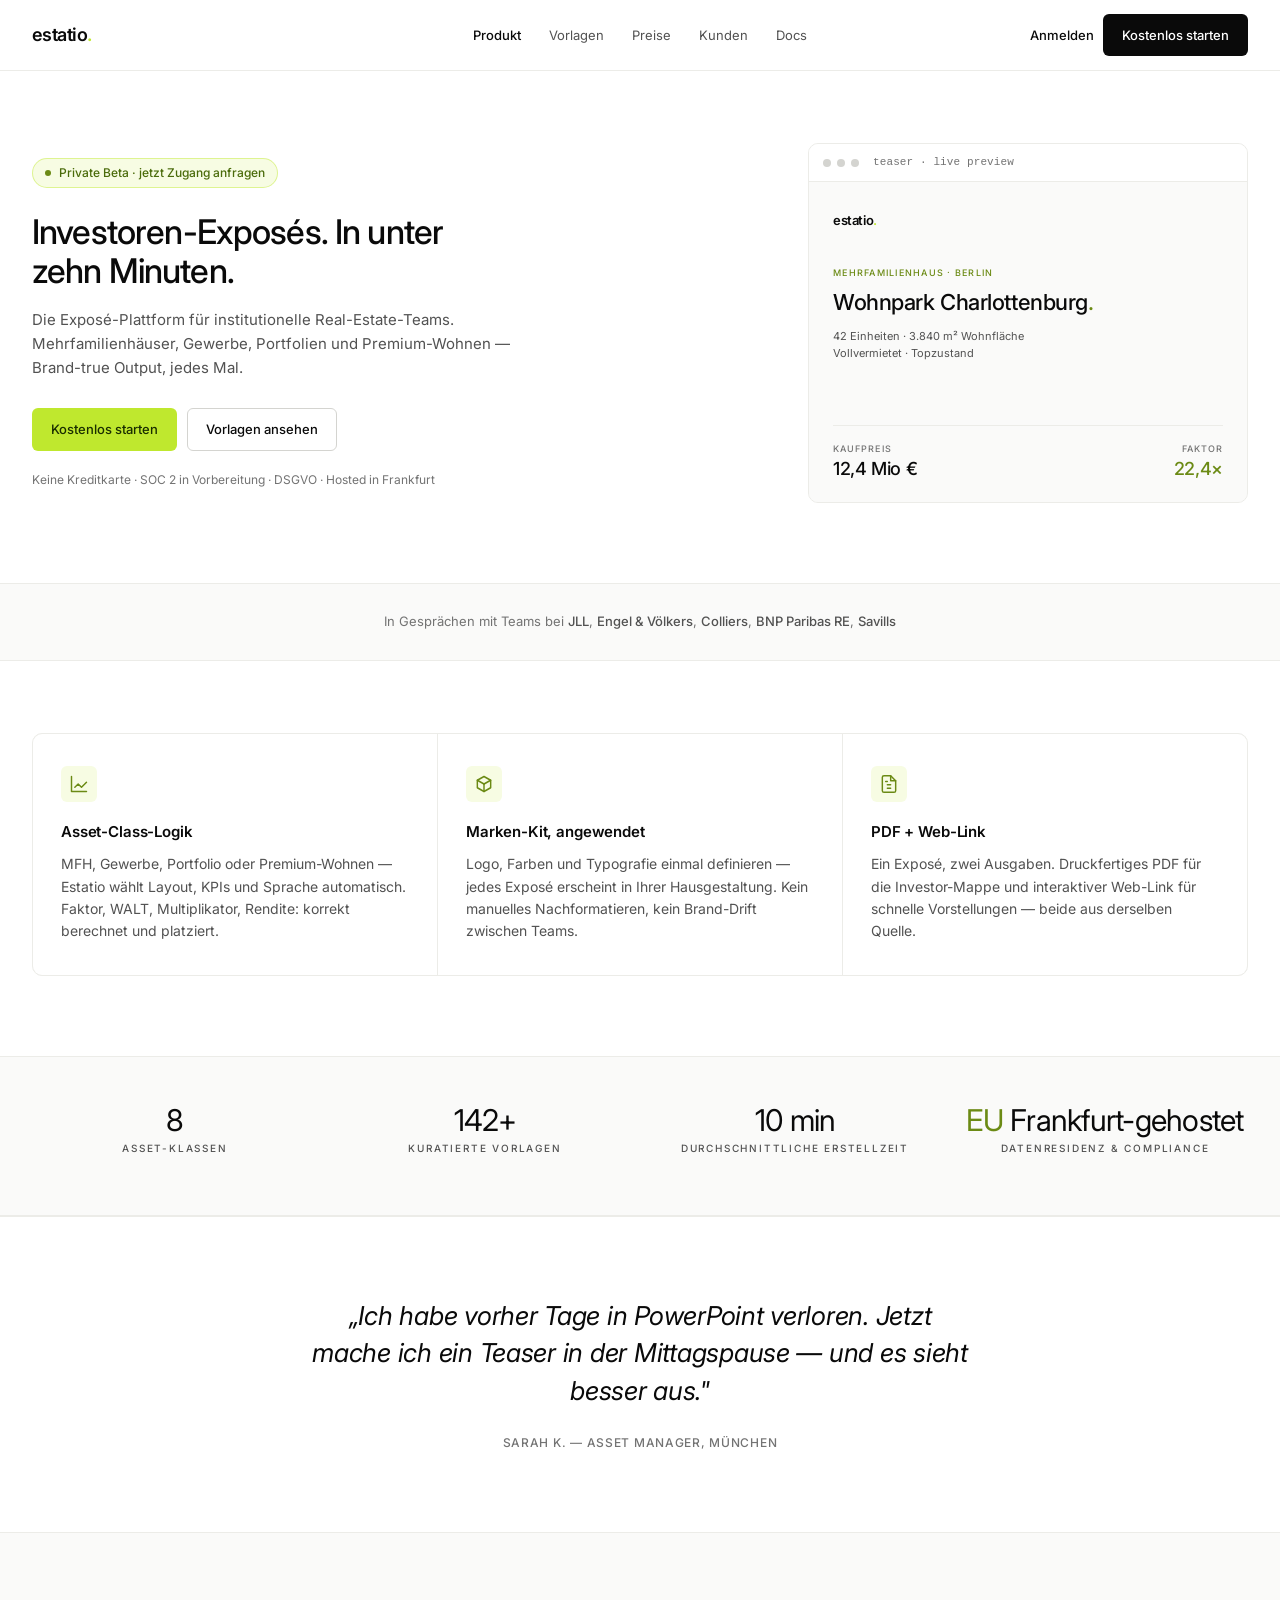
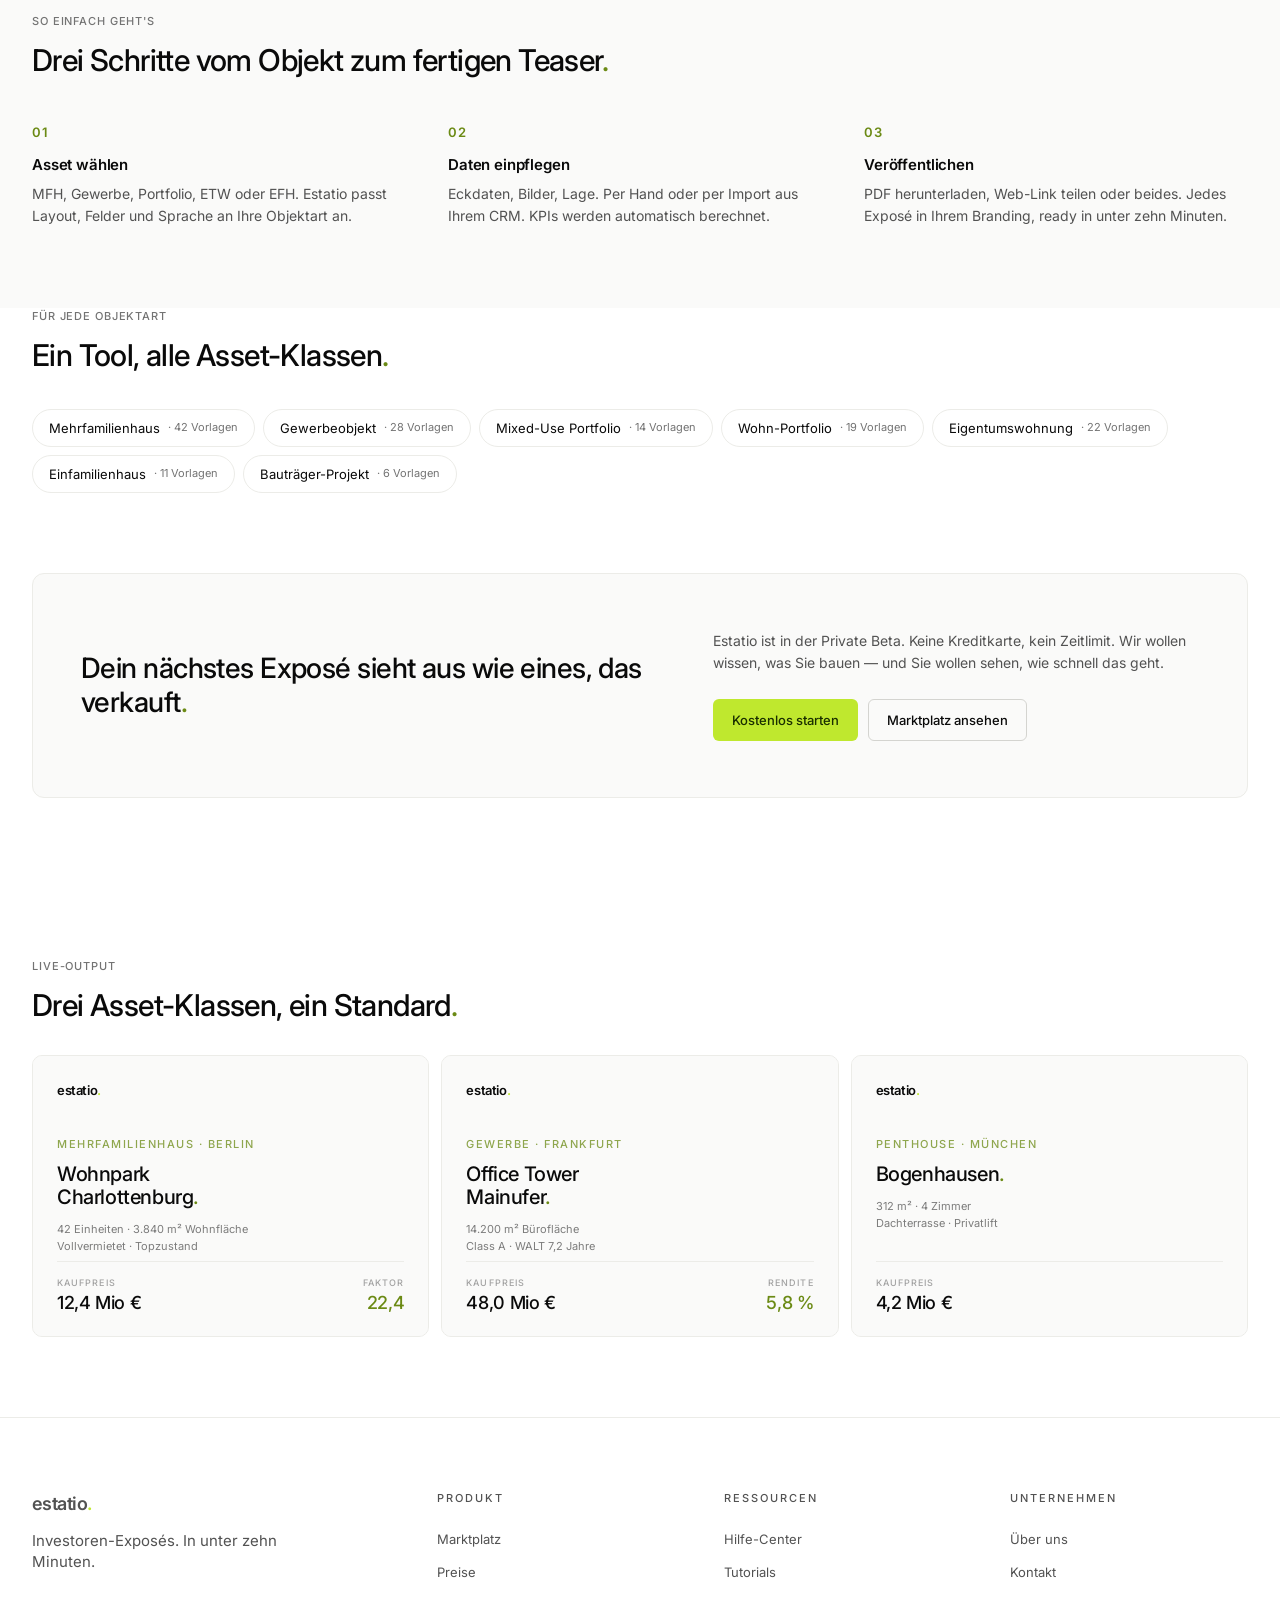
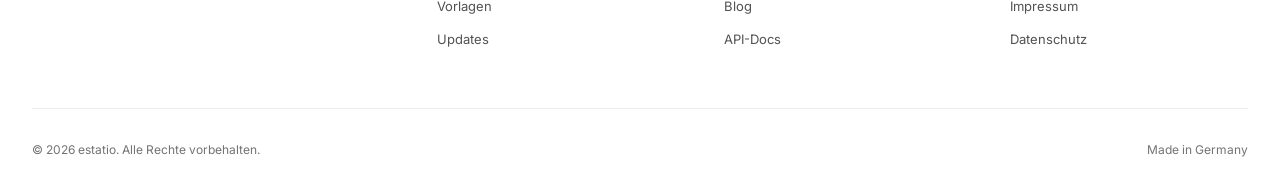
==== commit 436d587a: "Landing-Page B2B-Redesign + Vision-Dokument" ====
--- a/index.html
+++ b/index.html
@@ -20,8 +20,8 @@
       <a href="#">Docs</a>
     </div>
     <div class="nav-cta">
-      <a href="login.html" class="btn btn-dark">Anmelden</a>
-      <a href="signup.html" class="btn btn-primary">Kostenlos starten</a>
+      <a href="login.html" class="btn btn-text">Anmelden</a>
+      <a href="signup.html" class="btn btn-dark">Kostenlos starten</a>
     </div>
   </div>
 </nav>
@@ -65,11 +65,11 @@
             <div class="hero-preview-footer">
               <div>
                 <div class="hero-preview-label">Kaufpreis</div>
-                <div class="hero-preview-value hero-preview-value-accent">12,4 Mio €</div>
+                <div class="hero-preview-value">12,4 Mio €</div>
               </div>
               <div class="hero-preview-stat-right">
                 <div class="hero-preview-label">Faktor</div>
-                <div class="hero-preview-value">22,4×</div>
+                <div class="hero-preview-value hero-preview-value-factor">22,4×</div>
               </div>
             </div>
           </div>
@@ -145,7 +145,7 @@
   </div>
 </section>
 
-<section class="section">
+<section class="section section-soft section-steps">
   <div class="container">
     <div class="section-heading">
       <span class="eyebrow">So einfach geht's</span>
@@ -201,7 +201,7 @@
         <p>Estatio ist in der Private Beta. Keine Kreditkarte, kein Zeitlimit. Wir wollen wissen, was Sie bauen — und Sie wollen sehen, wie schnell das geht.</p>
         <div class="cta-actions">
           <a href="signup.html" class="btn btn-primary">Kostenlos starten</a>
-          <a href="marketplace.html" class="btn btn-cta-ghost">Marktplatz ansehen</a>
+          <a href="marketplace.html" class="btn btn-ghost">Marktplatz ansehen</a>
         </div>
       </div>
     </div>
@@ -217,7 +217,7 @@
 
     <div class="showcase">
       <div class="expo-card">
-        <div class="expo-preview ink">
+        <div class="expo-preview">
           <div class="expo-mini-logo">estatio<span class="lime-dot">.</span></div>
           <div class="expo-eyebrow">Mehrfamilienhaus · Berlin</div>
           <div class="expo-title">Wohnpark<br/>Charlottenburg<span class="accent-dot">.</span></div>
@@ -225,23 +225,23 @@
           <div class="expo-footer">
             <div>
               <div class="expo-price-label">Kaufpreis</div>
-              <div class="expo-price expo-price-accent">12,4 Mio €</div>
+              <div class="expo-price">12,4 Mio €</div>
             </div>
             <div class="expo-stat-right">
               <div class="expo-price-label">Faktor</div>
-              <div class="expo-price">22,4</div>
+              <div class="expo-price expo-price-accent">22,4</div>
             </div>
           </div>
         </div>
       </div>
 
       <div class="expo-card">
-        <div class="expo-preview soft">
+        <div class="expo-preview">
           <div class="expo-mini-logo">estatio<span class="lime-dot">.</span></div>
-          <div class="expo-eyebrow expo-eyebrow-accent">Gewerbe · Frankfurt</div>
+          <div class="expo-eyebrow">Gewerbe · Frankfurt</div>
           <div class="expo-title">Office Tower<br/>Mainufer<span class="accent-dot">.</span></div>
           <div class="expo-meta">14.200 m² Bürofläche<br/>Class A · WALT 7,2 Jahre</div>
-          <div class="expo-footer expo-footer-light">
+          <div class="expo-footer">
             <div>
               <div class="expo-price-label">Kaufpreis</div>
               <div class="expo-price">48,0 Mio €</div>
@@ -255,7 +255,7 @@
       </div>
 
       <div class="expo-card">
-        <div class="expo-preview ink">
+        <div class="expo-preview">
           <div class="expo-mini-logo">estatio<span class="lime-dot">.</span></div>
           <div class="expo-eyebrow">Penthouse · München</div>
           <div class="expo-title">Bogenhausen<span class="accent-dot">.</span></div>
@@ -263,7 +263,7 @@
           <div class="expo-footer">
             <div>
               <div class="expo-price-label">Kaufpreis</div>
-              <div class="expo-price expo-price-accent">4,2 Mio €</div>
+              <div class="expo-price">4,2 Mio €</div>
             </div>
           </div>
         </div>
--- a/styles.css
+++ b/styles.css
@@ -186,7 +186,7 @@
   align-items: center;
   justify-content: center;
   gap: 8px;
-  padding: 9px 16px;
+  padding: 10px 18px;
   border-radius: var(--r-sm);
   font-size: 13px;
   font-weight: 500;
@@ -215,8 +215,8 @@
   color: var(--ink);
 }
 .btn-ghost:hover {
-  background: var(--bg-soft);
-  border-color: var(--slate);
+  background: transparent;
+  border-color: var(--ink);
 }
 
 .btn-text {
@@ -236,6 +236,7 @@
 .hero {
   padding: 72px 0 80px;
   border-bottom: 0.5px solid var(--border);
+  background: var(--bg);
 }
 
 .hero-grid {
@@ -315,9 +316,9 @@
   width: 100%;
   max-width: 440px;
   border: 0.5px solid var(--border);
-  border-radius: var(--r-lg);
+  border-radius: 10px;
   overflow: hidden;
-  background: var(--bg);
+  background: var(--bg-soft);
 }
 
 .hero-preview-chrome {
@@ -325,7 +326,7 @@
   align-items: center;
   gap: 6px;
   padding: 10px 14px;
-  background: var(--bg-soft);
+  background: var(--bg);
   border-bottom: 0.5px solid var(--border);
 }
 
@@ -338,16 +339,17 @@
 
 .hero-preview-url {
   margin-left: 8px;
+  font-family: ui-monospace, SFMono-Regular, Menlo, Monaco, Consolas, monospace;
   font-size: 11px;
   color: var(--mute);
-  font-weight: 500;
-  letter-spacing: 0.02em;
+  font-weight: 400;
+  letter-spacing: 0.01em;
 }
 
 .hero-preview-body {
   padding: 28px 24px 24px;
-  background: var(--ink);
-  color: var(--bg);
+  background: var(--bg-soft);
+  color: var(--ink);
   min-height: 320px;
   display: flex;
   flex-direction: column;
@@ -358,13 +360,14 @@
   font-weight: 600;
   letter-spacing: -0.03em;
   margin-bottom: 36px;
+  color: var(--ink);
 }
 
 .hero-preview-eyebrow {
   font-size: 9px;
   letter-spacing: 0.14em;
   text-transform: uppercase;
-  color: var(--lime);
+  color: var(--lime-dark);
   margin-bottom: 10px;
   font-weight: 500;
 }
@@ -375,18 +378,19 @@
   letter-spacing: -0.02em;
   font-weight: 500;
   margin-bottom: 12px;
+  color: var(--ink);
 }
 
 .hero-preview-meta {
   font-size: 11px;
   line-height: 1.55;
-  color: rgba(255, 255, 255, 0.65);
+  color: var(--slate);
 }
 
 .hero-preview-footer {
   margin-top: auto;
   padding-top: 16px;
-  border-top: 0.5px solid rgba(255, 255, 255, 0.12);
+  border-top: 0.5px solid var(--border);
   display: flex;
   justify-content: space-between;
   align-items: end;
@@ -398,7 +402,7 @@
   font-size: 9px;
   letter-spacing: 0.12em;
   text-transform: uppercase;
-  color: rgba(255, 255, 255, 0.5);
+  color: var(--mute);
   margin-bottom: 4px;
   font-weight: 500;
 }
@@ -408,9 +412,10 @@
   letter-spacing: -0.02em;
   font-weight: 500;
   line-height: 1;
-}
-
-.hero-preview-value-accent { color: var(--lime); }
+  color: var(--ink);
+}
+
+.hero-preview-value-factor { color: var(--lime-dark); }
 
 /* ===== Logo bar ===== */
 
@@ -436,6 +441,7 @@
 
 .section-showcase {
   padding-top: 0;
+  background: var(--bg);
 }
 
 .showcase-wrapper {
@@ -447,6 +453,97 @@
   grid-template-columns: repeat(3, 1fr);
   gap: 12px;
   align-items: stretch;
+}
+
+.section-showcase .expo-card {
+  border-radius: 10px;
+  overflow: hidden;
+  background: var(--bg-soft);
+  border: 0.5px solid var(--border);
+  position: relative;
+  display: flex;
+  flex-direction: column;
+  height: 100%;
+}
+
+.section-showcase .expo-preview {
+  flex: 1;
+  display: flex;
+  flex-direction: column;
+  padding: 24px;
+  position: relative;
+  overflow: hidden;
+  min-height: 280px;
+  background: var(--bg-soft);
+  color: var(--ink);
+}
+
+.section-showcase .expo-mini-logo {
+  font-family: var(--sans);
+  font-size: 13px;
+  letter-spacing: -0.03em;
+  margin-bottom: 36px;
+  font-weight: 600;
+  color: var(--ink);
+}
+
+.section-showcase .expo-eyebrow {
+  font-size: 11px;
+  letter-spacing: 1.5px;
+  text-transform: uppercase;
+  margin-bottom: 10px;
+  font-weight: 500;
+  color: var(--lime-dark);
+}
+
+.section-showcase .expo-title {
+  font-family: var(--sans);
+  font-size: 20px;
+  line-height: 1.15;
+  letter-spacing: -0.02em;
+  margin-bottom: 12px;
+  font-weight: 500;
+  color: var(--ink);
+}
+
+.section-showcase .expo-meta {
+  font-size: 11px;
+  line-height: 1.55;
+  font-family: var(--sans);
+  color: var(--slate);
+}
+
+.section-showcase .expo-footer {
+  margin-top: auto;
+  padding-top: 14px;
+  border-top: 0.5px solid var(--border);
+  display: flex;
+  justify-content: space-between;
+  align-items: end;
+}
+
+.section-showcase .expo-stat-right { text-align: right; }
+
+.section-showcase .expo-price-label {
+  font-size: 9px;
+  letter-spacing: 0.12em;
+  text-transform: uppercase;
+  margin-bottom: 4px;
+  font-weight: 500;
+  color: var(--mute);
+}
+
+.section-showcase .expo-price {
+  font-family: var(--sans);
+  font-size: 18px;
+  letter-spacing: -0.02em;
+  line-height: 1;
+  font-weight: 500;
+  color: var(--ink);
+}
+
+.section-showcase .expo-price-accent {
+  color: var(--lime-dark);
 }
 
 .expo-card {
@@ -556,9 +653,19 @@
 
 .section { padding: 80px 0; }
 
-.section-features { padding-top: 72px; }
-
-.section-assets { padding-top: 0; }
+.section-soft {
+  background: var(--bg-soft);
+}
+
+.section-features {
+  padding-top: 72px;
+  background: var(--bg);
+}
+
+.section-assets {
+  padding-top: 0;
+  background: var(--bg);
+}
 
 .section-heading {
   margin-bottom: 48px;
@@ -662,7 +769,7 @@
   padding: 48px 0;
   border-top: 0.5px solid var(--border);
   border-bottom: 0.5px solid var(--border);
-  background: var(--bg);
+  background: var(--bg-soft);
 }
 
 .stats-grid {
@@ -763,7 +870,7 @@
 
 .editorial-quote {
   padding: 80px 0;
-  background: var(--bg-soft);
+  background: var(--bg);
   border-top: 0.5px solid var(--border);
   border-bottom: 0.5px solid var(--border);
 }
@@ -798,16 +905,16 @@
 /* ===== CTA Band ===== */
 
 .cta-band {
-  background: var(--ink);
-  color: var(--bg);
-  border-radius: var(--r-lg);
+  background: var(--bg-soft);
+  color: var(--ink);
+  border-radius: 12px;
   padding: 56px 48px;
   margin: 0 0 80px;
   display: grid;
   grid-template-columns: 1.2fr 1fr;
   gap: 48px;
   align-items: center;
-  border: 0.5px solid var(--ink);
+  border: 0.5px solid var(--border);
 }
 
 .cta-band h2 {
@@ -816,14 +923,15 @@
   line-height: 1.2;
   letter-spacing: -0.02em;
   font-weight: 500;
-}
-
-.cta-band .accent-dot { color: var(--lime); }
+  color: var(--ink);
+}
+
+.cta-band .accent-dot { color: var(--lime-dark); }
 
 .cta-band p {
   font-size: 14px;
   line-height: 1.6;
-  color: rgba(255, 255, 255, 0.65);
+  color: var(--slate);
   margin-bottom: 24px;
 }
 
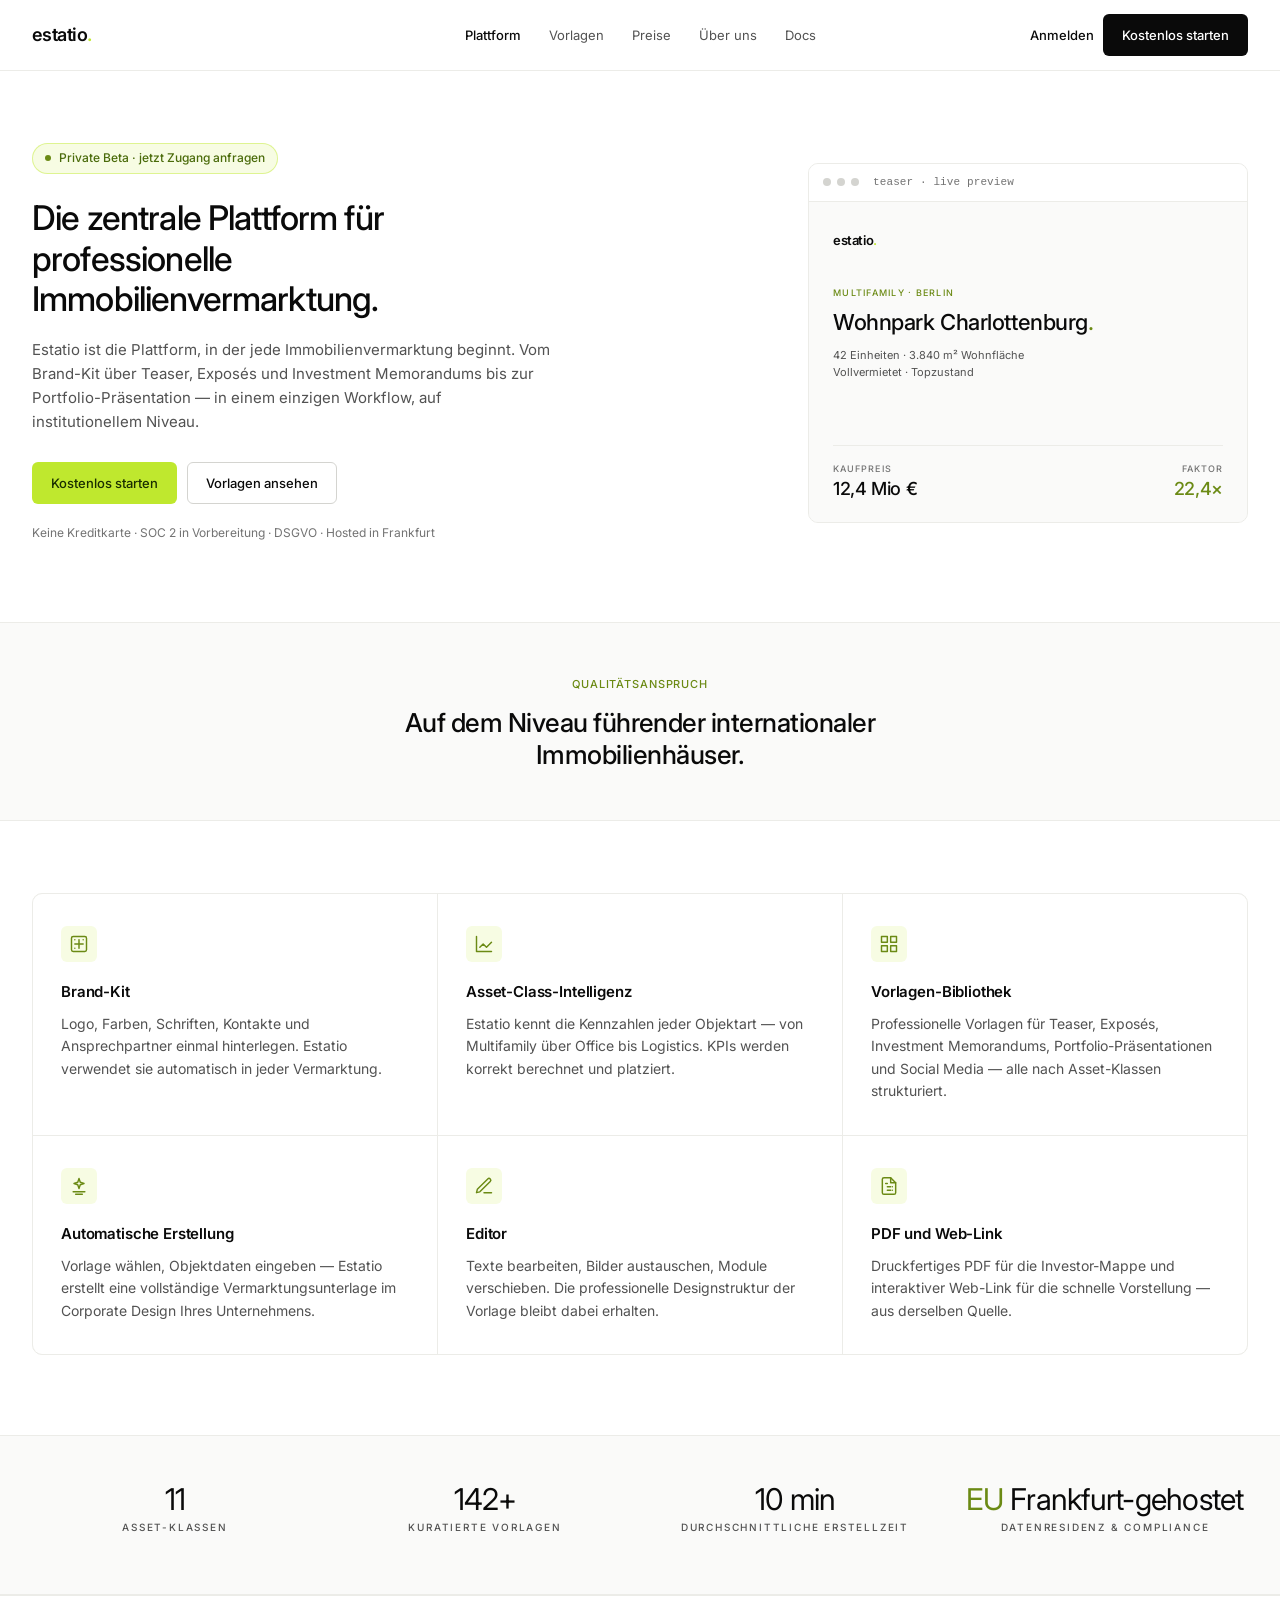
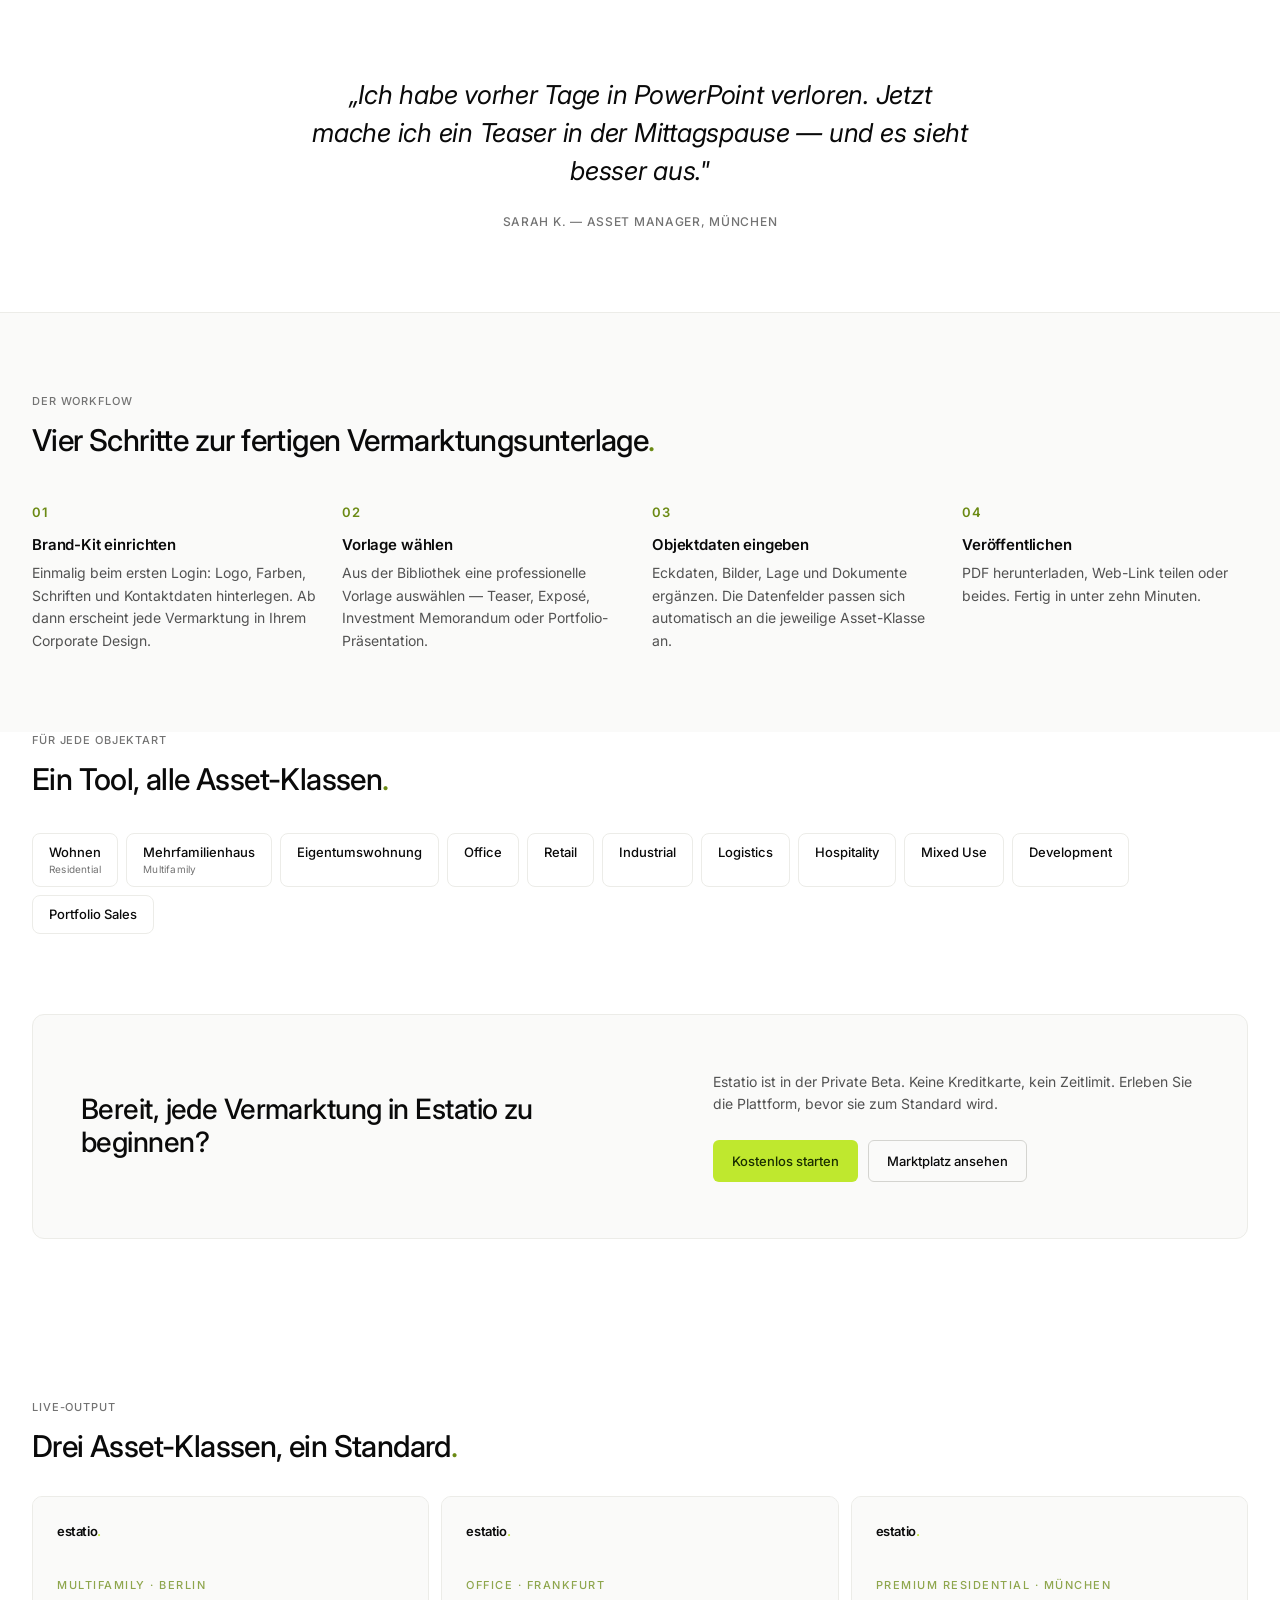
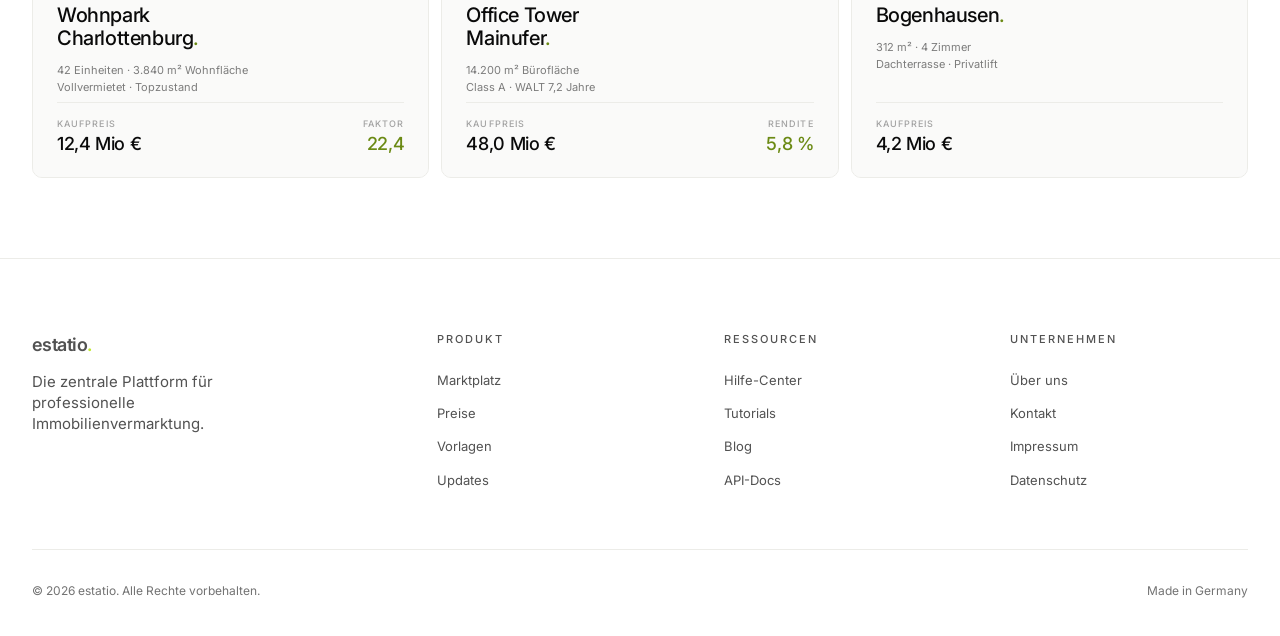
==== commit 9eeb4c57: "Landing an Vision angepasst" ====
--- a/index.html
+++ b/index.html
@@ -3,8 +3,8 @@
 <head>
 <meta charset="UTF-8" />
 <meta name="viewport" content="width=device-width, initial-scale=1.0" />
-<title>estatio. — Investoren-Exposés in unter zehn Minuten.</title>
-<meta name="description" content="Die Exposé-Plattform für institutionelle Real-Estate-Teams. Mehrfamilienhäuser, Gewerbe, Portfolien und Premium-Wohnen — Brand-true Output, jedes Mal." />
+<title>estatio. — Die zentrale Plattform für professionelle Immobilienvermarktung.</title>
+<meta name="description" content="Estatio ist die Plattform, in der jede Immobilienvermarktung beginnt. Vom Brand-Kit über Teaser, Exposés und Investment Memorandums bis zur Portfolio-Präsentation — in einem einzigen Workflow." />
 <link rel="stylesheet" href="styles.css" />
 </head>
 <body class="page-index">
@@ -13,10 +13,10 @@
   <div class="nav-inner">
     <a href="index.html" class="logo">estatio<span class="lime-dot">.</span></a>
     <div class="nav-links">
-      <a href="index.html" class="active">Produkt</a>
+      <a href="index.html" class="active">Plattform</a>
       <a href="#">Vorlagen</a>
       <a href="pricing.html">Preise</a>
-      <a href="#">Kunden</a>
+      <a href="#">Über uns</a>
       <a href="#">Docs</a>
     </div>
     <div class="nav-cta">
@@ -35,10 +35,10 @@
           <span>Private Beta · jetzt Zugang anfragen</span>
         </div>
 
-        <h1 class="hero-headline">Investoren-Exposés. In unter zehn Minuten.</h1>
+        <h1 class="hero-headline">Die zentrale Plattform für professionelle Immobilienvermarktung.</h1>
 
         <p class="hero-sub">
-          Die Exposé-Plattform für institutionelle Real-Estate-Teams. Mehrfamilienhäuser, Gewerbe, Portfolien und Premium-Wohnen — Brand-true Output, jedes Mal.
+          Estatio ist die Plattform, in der jede Immobilienvermarktung beginnt. Vom Brand-Kit über Teaser, Exposés und Investment Memorandums bis zur Portfolio-Präsentation — in einem einzigen Workflow, auf institutionellem Niveau.
         </p>
 
         <div class="hero-actions">
@@ -59,7 +59,7 @@
           </div>
           <div class="hero-preview-body">
             <div class="hero-preview-logo">estatio<span class="lime-dot">.</span></div>
-            <div class="hero-preview-eyebrow">Mehrfamilienhaus · Berlin</div>
+            <div class="hero-preview-eyebrow">Multifamily · Berlin</div>
             <div class="hero-preview-title">Wohnpark Charlottenburg<span class="accent-dot">.</span></div>
             <div class="hero-preview-meta">42 Einheiten · 3.840 m² Wohnfläche<br/>Vollvermietet · Topzustand</div>
             <div class="hero-preview-footer">
@@ -79,9 +79,10 @@
   </div>
 </section>
 
-<section class="logo-bar">
-  <div class="container">
-    <p class="logo-bar-text">In Gesprächen mit Teams bei <strong>JLL</strong>, <strong>Engel &amp; Völkers</strong>, <strong>Colliers</strong>, <strong>BNP Paribas RE</strong>, <strong>Savills</strong></p>
+<section class="quality-strip">
+  <div class="container quality-strip-inner">
+    <span class="eyebrow eyebrow-lime">Qualitätsanspruch</span>
+    <h2 class="quality-headline">Auf dem Niveau führender internationaler Immobilienhäuser.</h2>
   </div>
 </section>
 
@@ -90,24 +91,45 @@
     <div class="features features-index">
       <div class="feature feature-index">
         <div class="feature-icon-box">
+          <svg xmlns="http://www.w3.org/2000/svg" width="20" height="20" viewBox="0 0 24 24" fill="none" stroke="currentColor" stroke-width="1.75" stroke-linecap="round" stroke-linejoin="round"><rect x="3" y="3" width="18" height="18" rx="2"/><path d="M7 7h.01"/><path d="M17 7h.01"/><path d="M7 17h.01"/><path d="M12 7v10"/><path d="M7 12h10"/></svg>
+        </div>
+        <h3>Brand-Kit</h3>
+        <p>Logo, Farben, Schriften, Kontakte und Ansprechpartner einmal hinterlegen. Estatio verwendet sie automatisch in jeder Vermarktung.</p>
+      </div>
+      <div class="feature feature-index">
+        <div class="feature-icon-box">
           <svg xmlns="http://www.w3.org/2000/svg" width="20" height="20" viewBox="0 0 24 24" fill="none" stroke="currentColor" stroke-width="1.75" stroke-linecap="round" stroke-linejoin="round"><path d="M3 3v18h18"/><path d="M7 16l4-4 4 4 6-6"/></svg>
         </div>
-        <h3>Asset-Class-Logik</h3>
-        <p>MFH, Gewerbe, Portfolio oder Premium-Wohnen — Estatio wählt Layout, KPIs und Sprache automatisch. Faktor, WALT, Multiplikator, Rendite: korrekt berechnet und platziert.</p>
-      </div>
-      <div class="feature feature-index">
-        <div class="feature-icon-box">
-          <svg xmlns="http://www.w3.org/2000/svg" width="20" height="20" viewBox="0 0 24 24" fill="none" stroke="currentColor" stroke-width="1.75" stroke-linecap="round" stroke-linejoin="round"><path d="M12 3l8 4.5v9L12 21l-8-4.5v-9L12 3z"/><path d="M12 12l8-4.5"/><path d="M12 12v9"/><path d="M12 12L4 7.5"/></svg>
-        </div>
-        <h3>Marken-Kit, angewendet</h3>
-        <p>Logo, Farben und Typografie einmal definieren — jedes Exposé erscheint in Ihrer Hausgestaltung. Kein manuelles Nachformatieren, kein Brand-Drift zwischen Teams.</p>
-      </div>
-      <div class="feature feature-index">
-        <div class="feature-icon-box">
-          <svg xmlns="http://www.w3.org/2000/svg" width="20" height="20" viewBox="0 0 24 24" fill="none" stroke="currentColor" stroke-width="1.75" stroke-linecap="round" stroke-linejoin="round"><path d="M14 2H6a2 2 0 0 0-2 2v16a2 2 0 0 0 2 2h12a2 2 0 0 0 2-2V8z"/><path d="M14 2v6h6"/><path d="M10 13h4"/><path d="M10 17h4"/><path d="M10 9H8"/></svg>
-        </div>
-        <h3>PDF + Web-Link</h3>
-        <p>Ein Exposé, zwei Ausgaben. Druckfertiges PDF für die Investor-Mappe und interaktiver Web-Link für schnelle Vorstellungen — beide aus derselben Quelle.</p>
+        <h3>Asset-Class-Intelligenz</h3>
+        <p>Estatio kennt die Kennzahlen jeder Objektart — von Multifamily über Office bis Logistics. KPIs werden korrekt berechnet und platziert.</p>
+      </div>
+      <div class="feature feature-index">
+        <div class="feature-icon-box">
+          <svg xmlns="http://www.w3.org/2000/svg" width="20" height="20" viewBox="0 0 24 24" fill="none" stroke="currentColor" stroke-width="1.75" stroke-linecap="round" stroke-linejoin="round"><rect x="3" y="3" width="7" height="7"/><rect x="14" y="3" width="7" height="7"/><rect x="3" y="14" width="7" height="7"/><rect x="14" y="14" width="7" height="7"/></svg>
+        </div>
+        <h3>Vorlagen-Bibliothek</h3>
+        <p>Professionelle Vorlagen für Teaser, Exposés, Investment Memorandums, Portfolio-Präsentationen und Social Media — alle nach Asset-Klassen strukturiert.</p>
+      </div>
+      <div class="feature feature-index">
+        <div class="feature-icon-box">
+          <svg xmlns="http://www.w3.org/2000/svg" width="20" height="20" viewBox="0 0 24 24" fill="none" stroke="currentColor" stroke-width="1.75" stroke-linecap="round" stroke-linejoin="round"><path d="M12 3l1.5 4.5L18 9l-4.5 1.5L12 15l-1.5-4.5L6 9l4.5-1.5L12 3z"/><path d="M5 19h14"/><path d="M8 22h8"/></svg>
+        </div>
+        <h3>Automatische Erstellung</h3>
+        <p>Vorlage wählen, Objektdaten eingeben — Estatio erstellt eine vollständige Vermarktungsunterlage im Corporate Design Ihres Unternehmens.</p>
+      </div>
+      <div class="feature feature-index">
+        <div class="feature-icon-box">
+          <svg xmlns="http://www.w3.org/2000/svg" width="20" height="20" viewBox="0 0 24 24" fill="none" stroke="currentColor" stroke-width="1.75" stroke-linecap="round" stroke-linejoin="round"><path d="M12 20h9"/><path d="M16.5 3.5a2.12 2.12 0 0 1 3 3L7 19l-4 1 1-4L16.5 3.5z"/></svg>
+        </div>
+        <h3>Editor</h3>
+        <p>Texte bearbeiten, Bilder austauschen, Module verschieben. Die professionelle Designstruktur der Vorlage bleibt dabei erhalten.</p>
+      </div>
+      <div class="feature feature-index">
+        <div class="feature-icon-box">
+          <svg xmlns="http://www.w3.org/2000/svg" width="20" height="20" viewBox="0 0 24 24" fill="none" stroke="currentColor" stroke-width="1.75" stroke-linecap="round" stroke-linejoin="round"><path d="M14 2H6a2 2 0 0 0-2 2v16a2 2 0 0 0 2 2h12a2 2 0 0 0 2-2V8z"/><path d="M14 2v6h6"/><path d="M10 13h4"/><path d="M10 17h4"/><path d="M10 9H8"/><path d="M16 13h.01"/><path d="M16 17h.01"/></svg>
+        </div>
+        <h3>PDF und Web-Link</h3>
+        <p>Druckfertiges PDF für die Investor-Mappe und interaktiver Web-Link für die schnelle Vorstellung — aus derselben Quelle.</p>
       </div>
     </div>
   </div>
@@ -117,7 +139,7 @@
   <div class="container">
     <div class="stats-grid">
       <div class="stat-item">
-        <div class="stat-value">8</div>
+        <div class="stat-value">11</div>
         <div class="stat-label">Asset-Klassen</div>
       </div>
       <div class="stat-item">
@@ -148,25 +170,30 @@
 <section class="section section-soft section-steps">
   <div class="container">
     <div class="section-heading">
-      <span class="eyebrow">So einfach geht's</span>
-      <h2 class="heading-md">Drei Schritte vom Objekt zum fertigen Teaser<span class="accent-dot">.</span></h2>
-    </div>
-
-    <div class="steps steps-index">
+      <span class="eyebrow">Der Workflow</span>
+      <h2 class="heading-md">Vier Schritte zur fertigen Vermarktungsunterlage<span class="accent-dot">.</span></h2>
+    </div>
+
+    <div class="steps steps-index steps-four">
       <div class="step">
         <div class="step-num">01</div>
-        <h4>Asset wählen</h4>
-        <p>MFH, Gewerbe, Portfolio, ETW oder EFH. Estatio passt Layout, Felder und Sprache an Ihre Objektart an.</p>
+        <h4>Brand-Kit einrichten</h4>
+        <p>Einmalig beim ersten Login: Logo, Farben, Schriften und Kontaktdaten hinterlegen. Ab dann erscheint jede Vermarktung in Ihrem Corporate Design.</p>
       </div>
       <div class="step">
         <div class="step-num">02</div>
-        <h4>Daten einpflegen</h4>
-        <p>Eckdaten, Bilder, Lage. Per Hand oder per Import aus Ihrem CRM. KPIs werden automatisch berechnet.</p>
+        <h4>Vorlage wählen</h4>
+        <p>Aus der Bibliothek eine professionelle Vorlage auswählen — Teaser, Exposé, Investment Memorandum oder Portfolio-Präsentation.</p>
       </div>
       <div class="step">
         <div class="step-num">03</div>
+        <h4>Objektdaten eingeben</h4>
+        <p>Eckdaten, Bilder, Lage und Dokumente ergänzen. Die Datenfelder passen sich automatisch an die jeweilige Asset-Klasse an.</p>
+      </div>
+      <div class="step">
+        <div class="step-num">04</div>
         <h4>Veröffentlichen</h4>
-        <p>PDF herunterladen, Web-Link teilen oder beides. Jedes Exposé in Ihrem Branding, ready in unter zehn Minuten.</p>
+        <p>PDF herunterladen, Web-Link teilen oder beides. Fertig in unter zehn Minuten.</p>
       </div>
     </div>
   </div>
@@ -180,13 +207,41 @@
     </div>
 
     <div class="asset-types">
-      <span class="asset-pill">Mehrfamilienhaus <span class="count">· 42 Vorlagen</span></span>
-      <span class="asset-pill">Gewerbeobjekt <span class="count">· 28 Vorlagen</span></span>
-      <span class="asset-pill">Mixed-Use Portfolio <span class="count">· 14 Vorlagen</span></span>
-      <span class="asset-pill">Wohn-Portfolio <span class="count">· 19 Vorlagen</span></span>
-      <span class="asset-pill">Eigentumswohnung <span class="count">· 22 Vorlagen</span></span>
-      <span class="asset-pill">Einfamilienhaus <span class="count">· 11 Vorlagen</span></span>
-      <span class="asset-pill">Bauträger-Projekt <span class="count">· 6 Vorlagen</span></span>
+      <span class="asset-pill">
+        <span class="asset-pill-main">Wohnen</span>
+        <span class="asset-pill-sub">Residential</span>
+      </span>
+      <span class="asset-pill">
+        <span class="asset-pill-main">Mehrfamilienhaus</span>
+        <span class="asset-pill-sub">Multifamily</span>
+      </span>
+      <span class="asset-pill">
+        <span class="asset-pill-main">Eigentumswohnung</span>
+      </span>
+      <span class="asset-pill">
+        <span class="asset-pill-main">Office</span>
+      </span>
+      <span class="asset-pill">
+        <span class="asset-pill-main">Retail</span>
+      </span>
+      <span class="asset-pill">
+        <span class="asset-pill-main">Industrial</span>
+      </span>
+      <span class="asset-pill">
+        <span class="asset-pill-main">Logistics</span>
+      </span>
+      <span class="asset-pill">
+        <span class="asset-pill-main">Hospitality</span>
+      </span>
+      <span class="asset-pill">
+        <span class="asset-pill-main">Mixed Use</span>
+      </span>
+      <span class="asset-pill">
+        <span class="asset-pill-main">Development</span>
+      </span>
+      <span class="asset-pill">
+        <span class="asset-pill-main">Portfolio Sales</span>
+      </span>
     </div>
   </div>
 </section>
@@ -195,10 +250,10 @@
   <div class="container">
     <div class="cta-band">
       <div>
-        <h2>Dein nächstes Exposé sieht aus wie eines, das verkauft<span class="accent-dot">.</span></h2>
-      </div>
-      <div>
-        <p>Estatio ist in der Private Beta. Keine Kreditkarte, kein Zeitlimit. Wir wollen wissen, was Sie bauen — und Sie wollen sehen, wie schnell das geht.</p>
+        <h2>Bereit, jede Vermarktung in Estatio zu beginnen?</h2>
+      </div>
+      <div>
+        <p>Estatio ist in der Private Beta. Keine Kreditkarte, kein Zeitlimit. Erleben Sie die Plattform, bevor sie zum Standard wird.</p>
         <div class="cta-actions">
           <a href="signup.html" class="btn btn-primary">Kostenlos starten</a>
           <a href="marketplace.html" class="btn btn-ghost">Marktplatz ansehen</a>
@@ -219,7 +274,7 @@
       <div class="expo-card">
         <div class="expo-preview">
           <div class="expo-mini-logo">estatio<span class="lime-dot">.</span></div>
-          <div class="expo-eyebrow">Mehrfamilienhaus · Berlin</div>
+          <div class="expo-eyebrow">Multifamily · Berlin</div>
           <div class="expo-title">Wohnpark<br/>Charlottenburg<span class="accent-dot">.</span></div>
           <div class="expo-meta">42 Einheiten · 3.840 m² Wohnfläche<br/>Vollvermietet · Topzustand</div>
           <div class="expo-footer">
@@ -238,7 +293,7 @@
       <div class="expo-card">
         <div class="expo-preview">
           <div class="expo-mini-logo">estatio<span class="lime-dot">.</span></div>
-          <div class="expo-eyebrow">Gewerbe · Frankfurt</div>
+          <div class="expo-eyebrow">Office · Frankfurt</div>
           <div class="expo-title">Office Tower<br/>Mainufer<span class="accent-dot">.</span></div>
           <div class="expo-meta">14.200 m² Bürofläche<br/>Class A · WALT 7,2 Jahre</div>
           <div class="expo-footer">
@@ -257,7 +312,7 @@
       <div class="expo-card">
         <div class="expo-preview">
           <div class="expo-mini-logo">estatio<span class="lime-dot">.</span></div>
-          <div class="expo-eyebrow">Penthouse · München</div>
+          <div class="expo-eyebrow">Premium Residential · München</div>
           <div class="expo-title">Bogenhausen<span class="accent-dot">.</span></div>
           <div class="expo-meta">312 m² · 4 Zimmer<br/>Dachterrasse · Privatlift</div>
           <div class="expo-footer">
@@ -277,7 +332,7 @@
     <div class="footer-grid">
       <div class="footer-brand">
         <a href="index.html" class="logo">estatio<span class="lime-dot">.</span></a>
-        <p class="footer-tag">Investoren-Exposés. In unter zehn Minuten.</p>
+        <p class="footer-tag">Die zentrale Plattform für professionelle Immobilienvermarktung.</p>
       </div>
       <div>
         <h5>Produkt</h5>
--- a/styles.css
+++ b/styles.css
@@ -274,17 +274,17 @@
 
 .hero-headline {
   font-family: var(--sans);
-  font-size: clamp(28px, 3.5vw, 34px);
-  line-height: 1.15;
+  font-size: clamp(26px, 3.2vw, 34px);
+  line-height: 1.2;
   letter-spacing: -0.025em;
   font-weight: 500;
   color: var(--ink);
   margin-bottom: 18px;
-  max-width: 480px;
+  max-width: 520px;
 }
 
 .hero-sub {
-  max-width: 480px;
+  max-width: 520px;
   font-size: 15px;
   line-height: 1.6;
   color: var(--slate);
@@ -417,24 +417,32 @@
 
 .hero-preview-value-factor { color: var(--lime-dark); }
 
-/* ===== Logo bar ===== */
-
-.logo-bar {
-  padding: 28px 0;
+/* ===== Quality strip ===== */
+
+.quality-strip {
+  padding: 48px 0;
   background: var(--bg-soft);
   border-bottom: 0.5px solid var(--border);
 }
 
-.logo-bar-text {
+.quality-strip-inner {
   text-align: center;
-  font-size: 13px;
-  color: var(--mute);
-  line-height: 1.5;
-}
-
-.logo-bar-text strong {
-  color: var(--slate);
-  font-weight: 500;
+  max-width: 640px;
+  margin: 0 auto;
+}
+
+.eyebrow-lime {
+  color: var(--lime-dark);
+}
+
+.quality-headline {
+  font-family: var(--sans);
+  font-size: clamp(22px, 2.5vw, 26px);
+  font-weight: 500;
+  letter-spacing: -0.02em;
+  line-height: 1.25;
+  color: var(--ink);
+  margin-top: 12px;
 }
 
 /* ===== Showcase ===== */
@@ -810,6 +818,11 @@
 
 .steps-index { margin-top: 0; }
 
+.steps-four {
+  grid-template-columns: repeat(4, 1fr);
+  gap: 24px;
+}
+
 .step { padding: 0; }
 
 .step-num {
@@ -847,19 +860,34 @@
 }
 
 .asset-pill {
-  padding: 8px 16px;
-  border-radius: var(--r-pill);
+  padding: 10px 16px;
+  border-radius: var(--r-md);
   background: var(--bg);
   border: 0.5px solid var(--border);
   font-size: 13px;
   color: var(--ink);
   display: inline-flex;
-  align-items: center;
-  gap: 8px;
+  flex-direction: column;
+  align-items: flex-start;
+  gap: 2px;
   transition: border-color 0.15s;
 }
 
 .asset-pill:hover { border-color: var(--border-strong); }
+
+.asset-pill-main {
+  font-size: 13px;
+  font-weight: 500;
+  line-height: 1.3;
+  color: var(--ink);
+}
+
+.asset-pill-sub {
+  font-size: 10px;
+  color: var(--mute);
+  line-height: 1.3;
+  letter-spacing: 0.02em;
+}
 
 .asset-pill .count {
   font-size: 11px;
@@ -1777,6 +1805,10 @@
 }
 
 /* ===== Responsive ===== */
+
+@media (max-width: 1100px) {
+  .steps-four { grid-template-columns: repeat(2, 1fr); }
+}
 
 @media (max-width: 1000px) {
   .container { padding: 0 20px; }
@@ -1793,6 +1825,7 @@
   .stats-grid { grid-template-columns: repeat(2, 1fr); gap: 32px; }
   .showcase { grid-template-columns: 1fr; }
   .features { grid-template-columns: 1fr; }
+  .steps-four { grid-template-columns: 1fr; gap: 36px; }
   .steps { grid-template-columns: 1fr; gap: 36px; }
   .cta-band { grid-template-columns: 1fr; padding: 40px 28px; gap: 28px; margin-bottom: 60px; }
   .footer-grid { grid-template-columns: 1fr 1fr; gap: 32px; }
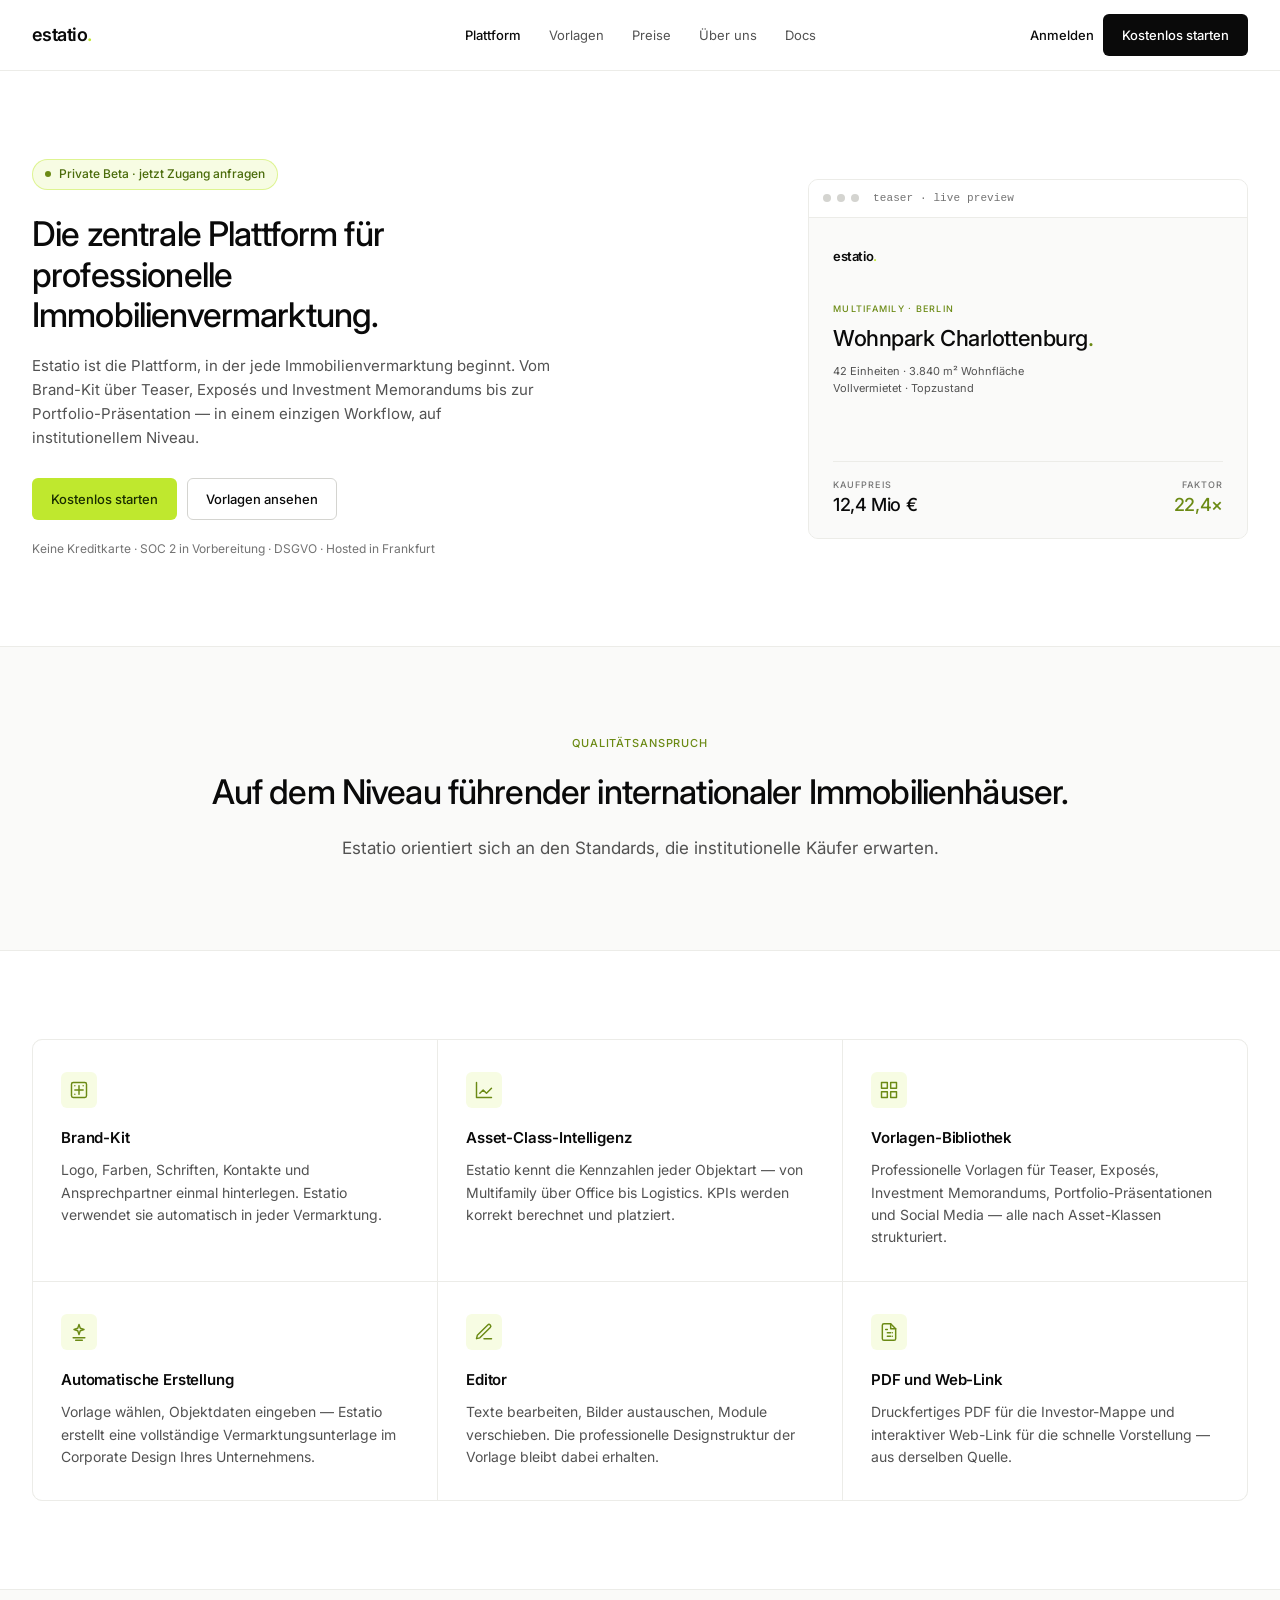
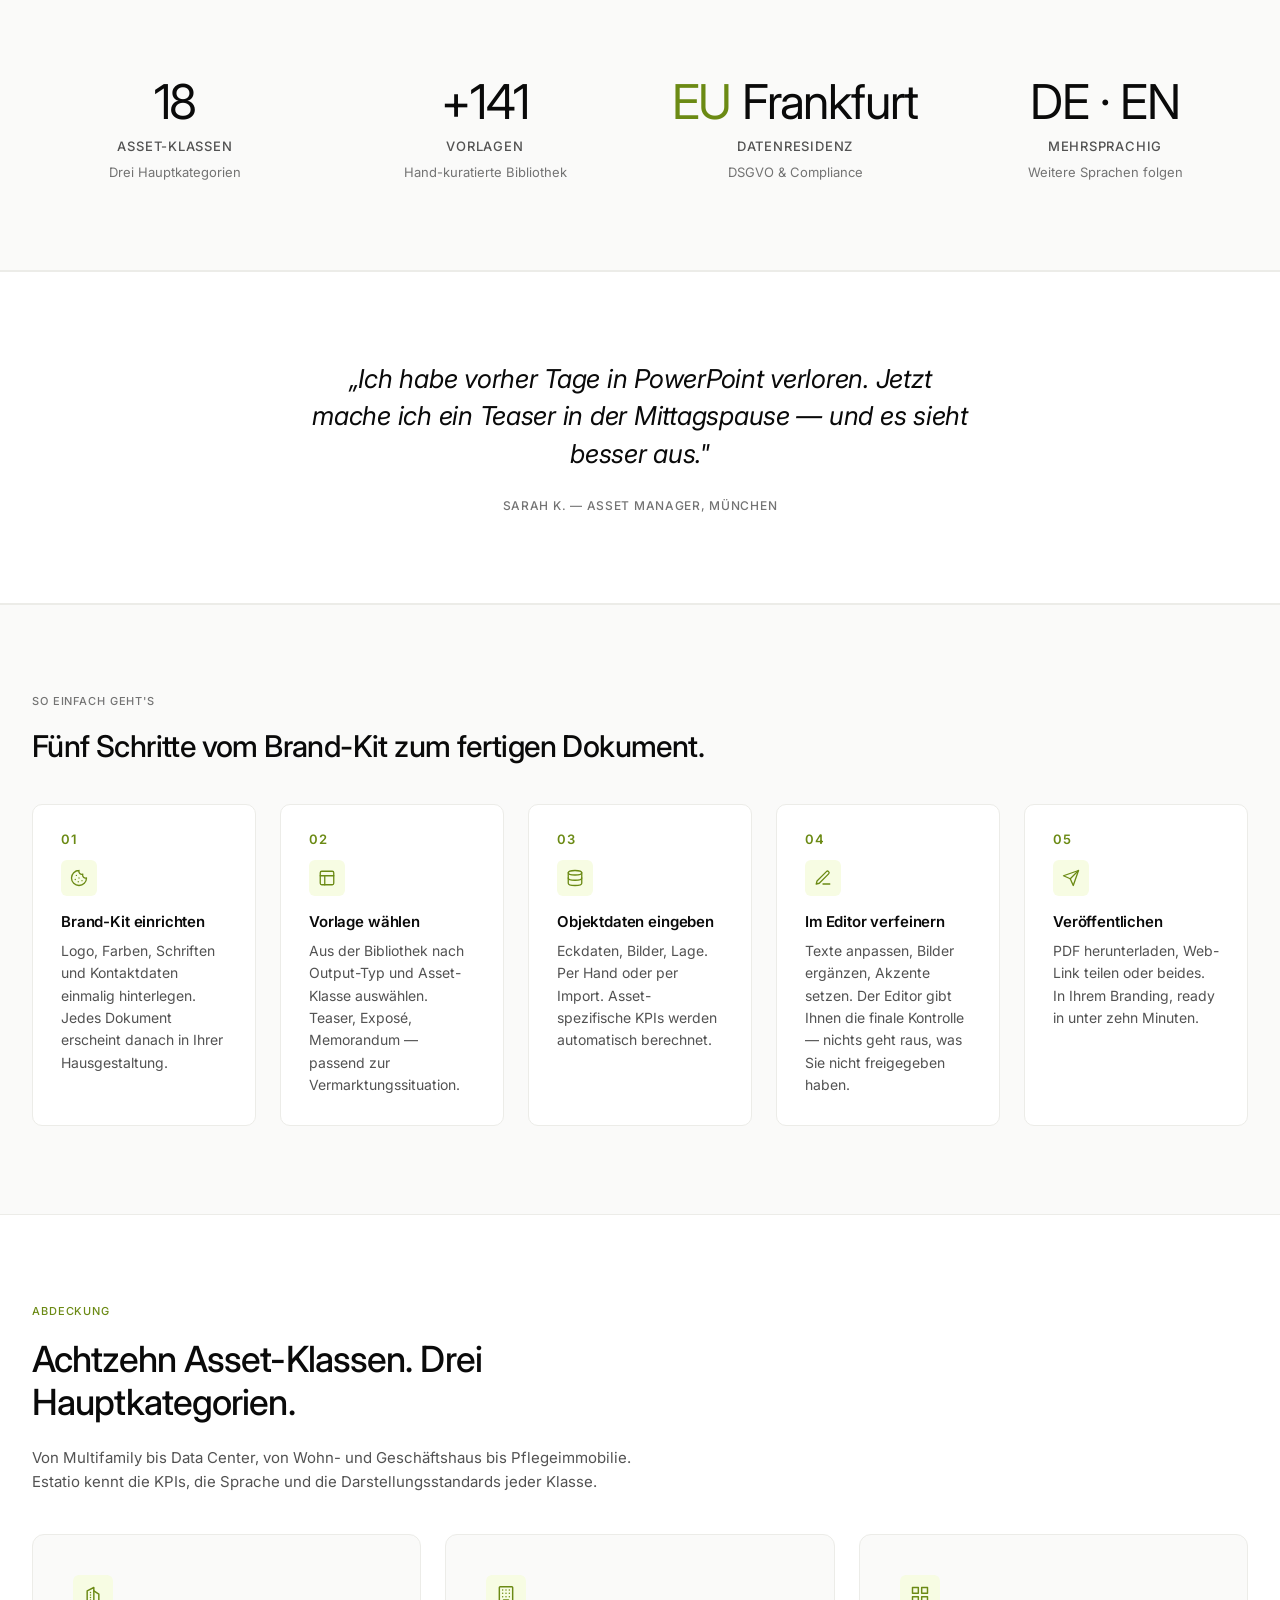
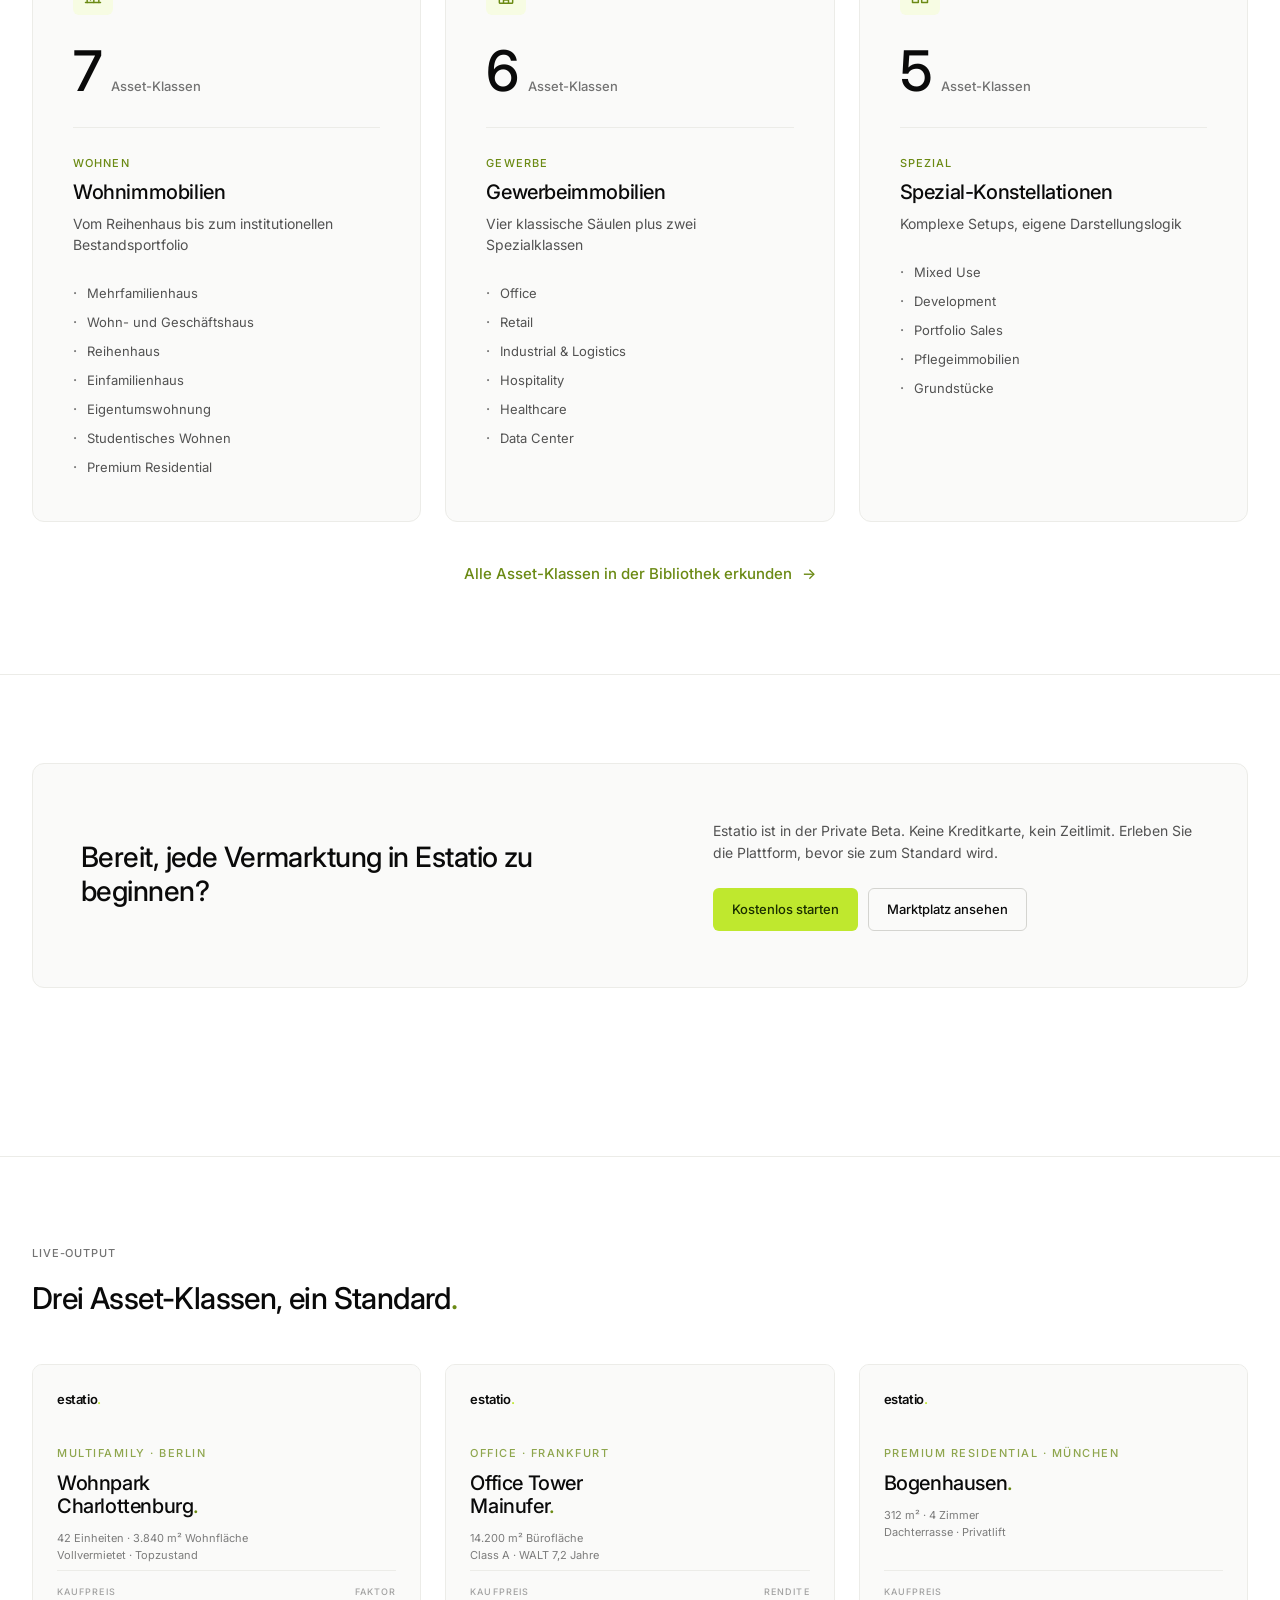
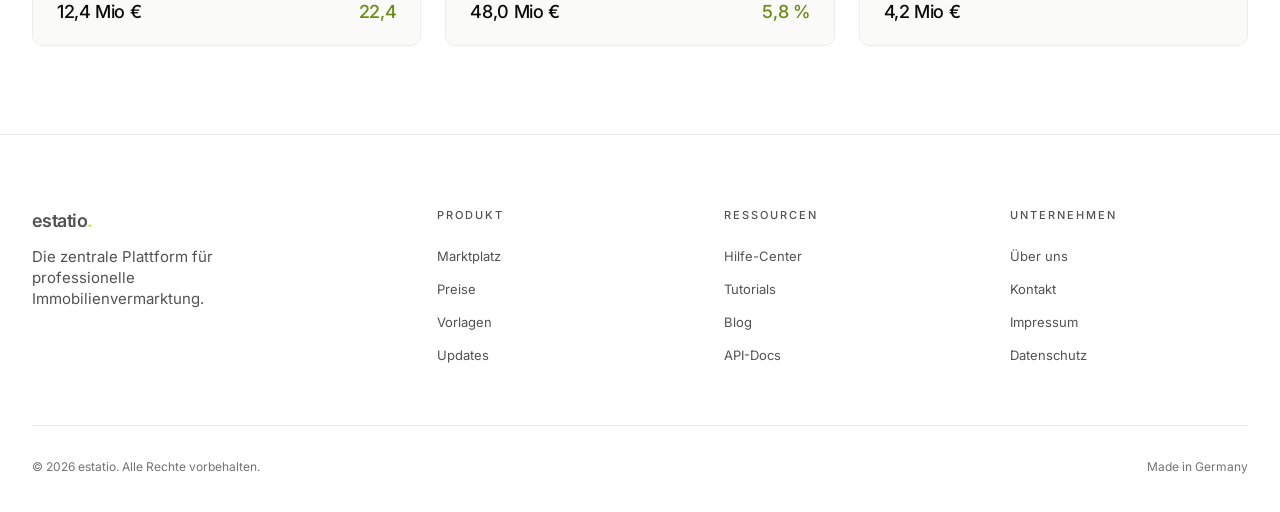
==== commit f5dc561b: "New Updates" ====
--- a/index.html
+++ b/index.html
@@ -83,6 +83,7 @@
   <div class="container quality-strip-inner">
     <span class="eyebrow eyebrow-lime">Qualitätsanspruch</span>
     <h2 class="quality-headline">Auf dem Niveau führender internationaler Immobilienhäuser.</h2>
+    <p class="quality-subline">Estatio orientiert sich an den Standards, die institutionelle Käufer erwarten.</p>
   </div>
 </section>
 
@@ -139,20 +140,24 @@
   <div class="container">
     <div class="stats-grid">
       <div class="stat-item">
-        <div class="stat-value">11</div>
-        <div class="stat-label">Asset-Klassen</div>
+        <div class="stat-value">18</div>
+        <div class="stat-term">Asset-Klassen</div>
+        <p class="stat-sublabel">Drei Hauptkategorien</p>
       </div>
       <div class="stat-item">
-        <div class="stat-value">142+</div>
-        <div class="stat-label">Kuratierte Vorlagen</div>
+        <div class="stat-value">+141</div>
+        <div class="stat-term">Vorlagen</div>
+        <p class="stat-sublabel">Hand-kuratierte Bibliothek</p>
       </div>
       <div class="stat-item">
-        <div class="stat-value">10 min</div>
-        <div class="stat-label">Durchschnittliche Erstellzeit</div>
+        <div class="stat-value"><span class="stat-accent">EU</span> Frankfurt</div>
+        <div class="stat-term">Datenresidenz</div>
+        <p class="stat-sublabel">DSGVO &amp; Compliance</p>
       </div>
       <div class="stat-item">
-        <div class="stat-value"><span class="stat-accent">EU</span> Frankfurt-gehostet</div>
-        <div class="stat-label">Datenresidenz &amp; Compliance</div>
+        <div class="stat-value">DE · EN</div>
+        <div class="stat-term">Mehrsprachig</div>
+        <p class="stat-sublabel">Weitere Sprachen folgen</p>
       </div>
     </div>
   </div>
@@ -170,83 +175,136 @@
 <section class="section section-soft section-steps">
   <div class="container">
     <div class="section-heading">
-      <span class="eyebrow">Der Workflow</span>
-      <h2 class="heading-md">Vier Schritte zur fertigen Vermarktungsunterlage<span class="accent-dot">.</span></h2>
-    </div>
-
-    <div class="steps steps-index steps-four">
-      <div class="step">
+      <span class="eyebrow">So einfach geht's</span>
+      <h2 class="heading-md">Fünf Schritte vom Brand-Kit zum fertigen Dokument.</h2>
+    </div>
+
+    <div class="steps steps-index steps-five">
+      <div class="step step-card">
         <div class="step-num">01</div>
+        <div class="step-icon-box">
+          <svg xmlns="http://www.w3.org/2000/svg" width="18" height="18" viewBox="0 0 24 24" fill="none" stroke="currentColor" stroke-width="1.75" stroke-linecap="round" stroke-linejoin="round"><path d="M12 2a10 10 0 1 0 10 10 4 4 0 0 1-5-5 4 4 0 0 1-5-5"/><path d="M8.5 8.5v.01"/><path d="M16 15.5v.01"/><path d="M12 12v.01"/><path d="M11 17v.01"/><path d="M7 14v.01"/></svg>
+        </div>
         <h4>Brand-Kit einrichten</h4>
-        <p>Einmalig beim ersten Login: Logo, Farben, Schriften und Kontaktdaten hinterlegen. Ab dann erscheint jede Vermarktung in Ihrem Corporate Design.</p>
-      </div>
-      <div class="step">
+        <p>Logo, Farben, Schriften und Kontaktdaten einmalig hinterlegen. Jedes Dokument erscheint danach in Ihrer Hausgestaltung.</p>
+      </div>
+      <div class="step step-card">
         <div class="step-num">02</div>
+        <div class="step-icon-box">
+          <svg xmlns="http://www.w3.org/2000/svg" width="18" height="18" viewBox="0 0 24 24" fill="none" stroke="currentColor" stroke-width="1.75" stroke-linecap="round" stroke-linejoin="round"><rect x="3" y="3" width="18" height="18" rx="2"/><path d="M3 9h18"/><path d="M9 21V9"/></svg>
+        </div>
         <h4>Vorlage wählen</h4>
-        <p>Aus der Bibliothek eine professionelle Vorlage auswählen — Teaser, Exposé, Investment Memorandum oder Portfolio-Präsentation.</p>
-      </div>
-      <div class="step">
+        <p>Aus der Bibliothek nach Output-Typ und Asset-Klasse auswählen. Teaser, Exposé, Memorandum — passend zur Vermarktungssituation.</p>
+      </div>
+      <div class="step step-card">
         <div class="step-num">03</div>
+        <div class="step-icon-box">
+          <svg xmlns="http://www.w3.org/2000/svg" width="18" height="18" viewBox="0 0 24 24" fill="none" stroke="currentColor" stroke-width="1.75" stroke-linecap="round" stroke-linejoin="round"><ellipse cx="12" cy="5" rx="9" ry="3"/><path d="M3 5v14c0 1.66 4.03 3 9 3s9-1.34 9-3V5"/><path d="M3 12c0 1.66 4.03 3 9 3s9-1.34 9-3"/></svg>
+        </div>
         <h4>Objektdaten eingeben</h4>
-        <p>Eckdaten, Bilder, Lage und Dokumente ergänzen. Die Datenfelder passen sich automatisch an die jeweilige Asset-Klasse an.</p>
-      </div>
-      <div class="step">
+        <p>Eckdaten, Bilder, Lage. Per Hand oder per Import. Asset-spezifische KPIs werden automatisch berechnet.</p>
+      </div>
+      <div class="step step-card">
         <div class="step-num">04</div>
+        <div class="step-icon-box">
+          <svg xmlns="http://www.w3.org/2000/svg" width="18" height="18" viewBox="0 0 24 24" fill="none" stroke="currentColor" stroke-width="1.75" stroke-linecap="round" stroke-linejoin="round"><path d="M12 20h9"/><path d="M16.5 3.5a2.12 2.12 0 0 1 3 3L7 19l-4 1 1-4Z"/></svg>
+        </div>
+        <h4>Im Editor verfeinern</h4>
+        <p>Texte anpassen, Bilder ergänzen, Akzente setzen. Der Editor gibt Ihnen die finale Kontrolle — nichts geht raus, was Sie nicht freigegeben haben.</p>
+      </div>
+      <div class="step step-card">
+        <div class="step-num">05</div>
+        <div class="step-icon-box">
+          <svg xmlns="http://www.w3.org/2000/svg" width="18" height="18" viewBox="0 0 24 24" fill="none" stroke="currentColor" stroke-width="1.75" stroke-linecap="round" stroke-linejoin="round"><path d="m22 2-7 20-4-9-9-4Z"/><path d="M22 2 11 13"/></svg>
+        </div>
         <h4>Veröffentlichen</h4>
-        <p>PDF herunterladen, Web-Link teilen oder beides. Fertig in unter zehn Minuten.</p>
-      </div>
-    </div>
-  </div>
-</section>
-
-<section class="section section-assets">
-  <div class="container">
-    <div class="section-heading section-heading-compact">
-      <span class="eyebrow">Für jede Objektart</span>
-      <h2 class="heading-md">Ein Tool, alle Asset-Klassen<span class="accent-dot">.</span></h2>
-    </div>
-
-    <div class="asset-types">
-      <span class="asset-pill">
-        <span class="asset-pill-main">Wohnen</span>
-        <span class="asset-pill-sub">Residential</span>
-      </span>
-      <span class="asset-pill">
-        <span class="asset-pill-main">Mehrfamilienhaus</span>
-        <span class="asset-pill-sub">Multifamily</span>
-      </span>
-      <span class="asset-pill">
-        <span class="asset-pill-main">Eigentumswohnung</span>
-      </span>
-      <span class="asset-pill">
-        <span class="asset-pill-main">Office</span>
-      </span>
-      <span class="asset-pill">
-        <span class="asset-pill-main">Retail</span>
-      </span>
-      <span class="asset-pill">
-        <span class="asset-pill-main">Industrial</span>
-      </span>
-      <span class="asset-pill">
-        <span class="asset-pill-main">Logistics</span>
-      </span>
-      <span class="asset-pill">
-        <span class="asset-pill-main">Hospitality</span>
-      </span>
-      <span class="asset-pill">
-        <span class="asset-pill-main">Mixed Use</span>
-      </span>
-      <span class="asset-pill">
-        <span class="asset-pill-main">Development</span>
-      </span>
-      <span class="asset-pill">
-        <span class="asset-pill-main">Portfolio Sales</span>
-      </span>
-    </div>
-  </div>
-</section>
-
-<section>
+        <p>PDF herunterladen, Web-Link teilen oder beides. In Ihrem Branding, ready in unter zehn Minuten.</p>
+      </div>
+    </div>
+  </div>
+</section>
+
+<section class="section section-categories">
+  <div class="container">
+    <div class="section-heading section-heading-categories">
+      <span class="eyebrow eyebrow-lime">Abdeckung</span>
+      <h2 class="heading-categories">Achtzehn Asset-Klassen. Drei Hauptkategorien.</h2>
+      <p class="section-sub">Von Multifamily bis Data Center, von Wohn- und Geschäftshaus bis Pflegeimmobilie. Estatio kennt die KPIs, die Sprache und die Darstellungsstandards jeder Klasse.</p>
+    </div>
+
+    <div class="category-cards">
+      <article class="category-card">
+        <div class="category-card-icon">
+          <svg xmlns="http://www.w3.org/2000/svg" width="20" height="20" viewBox="0 0 24 24" fill="none" stroke="currentColor" stroke-width="1.75" stroke-linecap="round" stroke-linejoin="round"><path d="M3 21h18"/><path d="M5 21V7l8-4v18"/><path d="M19 21V11l-6-4"/><path d="M9 9v.01"/><path d="M9 12v.01"/><path d="M9 15v.01"/><path d="M9 18v.01"/></svg>
+        </div>
+        <div class="category-stat">
+          <span class="category-stat-num">7</span>
+          <span class="category-stat-label">Asset-Klassen</span>
+        </div>
+        <div class="category-card-divider"></div>
+        <span class="category-card-eyebrow">Wohnen</span>
+        <h3 class="category-card-title">Wohnimmobilien</h3>
+        <p class="category-card-desc">Vom Reihenhaus bis zum institutionellen Bestandsportfolio</p>
+        <ul class="category-card-list">
+          <li>Mehrfamilienhaus</li>
+          <li>Wohn- und Geschäftshaus</li>
+          <li>Reihenhaus</li>
+          <li>Einfamilienhaus</li>
+          <li>Eigentumswohnung</li>
+          <li>Studentisches Wohnen</li>
+          <li>Premium Residential</li>
+        </ul>
+      </article>
+
+      <article class="category-card">
+        <div class="category-card-icon">
+          <svg xmlns="http://www.w3.org/2000/svg" width="20" height="20" viewBox="0 0 24 24" fill="none" stroke="currentColor" stroke-width="1.75" stroke-linecap="round" stroke-linejoin="round"><rect x="4" y="2" width="16" height="20" rx="1"/><path d="M9 22v-4h6v4"/><path d="M8 6h.01"/><path d="M16 6h.01"/><path d="M12 6h.01"/><path d="M12 10h.01"/><path d="M12 14h.01"/><path d="M16 10h.01"/><path d="M16 14h.01"/><path d="M8 10h.01"/><path d="M8 14h.01"/></svg>
+        </div>
+        <div class="category-stat">
+          <span class="category-stat-num">6</span>
+          <span class="category-stat-label">Asset-Klassen</span>
+        </div>
+        <div class="category-card-divider"></div>
+        <span class="category-card-eyebrow">Gewerbe</span>
+        <h3 class="category-card-title">Gewerbeimmobilien</h3>
+        <p class="category-card-desc">Vier klassische Säulen plus zwei Spezialklassen</p>
+        <ul class="category-card-list">
+          <li>Office</li>
+          <li>Retail</li>
+          <li>Industrial &amp; Logistics</li>
+          <li>Hospitality</li>
+          <li>Healthcare</li>
+          <li>Data Center</li>
+        </ul>
+      </article>
+
+      <article class="category-card">
+        <div class="category-card-icon">
+          <svg xmlns="http://www.w3.org/2000/svg" width="20" height="20" viewBox="0 0 24 24" fill="none" stroke="currentColor" stroke-width="1.75" stroke-linecap="round" stroke-linejoin="round"><rect x="3" y="3" width="7" height="7"/><rect x="14" y="3" width="7" height="7"/><rect x="3" y="14" width="7" height="7"/><rect x="14" y="14" width="7" height="7"/></svg>
+        </div>
+        <div class="category-stat">
+          <span class="category-stat-num">5</span>
+          <span class="category-stat-label">Asset-Klassen</span>
+        </div>
+        <div class="category-card-divider"></div>
+        <span class="category-card-eyebrow">Spezial</span>
+        <h3 class="category-card-title">Spezial-Konstellationen</h3>
+        <p class="category-card-desc">Komplexe Setups, eigene Darstellungslogik</p>
+        <ul class="category-card-list">
+          <li>Mixed Use</li>
+          <li>Development</li>
+          <li>Portfolio Sales</li>
+          <li>Pflegeimmobilien</li>
+          <li>Grundstücke</li>
+        </ul>
+      </article>
+    </div>
+
+    <a href="marketplace.html" class="category-explore-link">Alle Asset-Klassen in der Bibliothek erkunden</a>
+  </div>
+</section>
+
+<section class="section section-cta">
   <div class="container">
     <div class="cta-band">
       <div>
--- a/styles.css
+++ b/styles.css
@@ -670,8 +670,7 @@
   background: var(--bg);
 }
 
-.section-assets {
-  padding-top: 0;
+.section-categories {
   background: var(--bg);
 }
 
@@ -792,20 +791,33 @@
 
 .stat-value {
   font-family: var(--sans);
-  font-size: 22px;
-  font-weight: 600;
-  letter-spacing: -0.02em;
-  line-height: 1.2;
-  color: var(--ink);
-  margin-bottom: 6px;
+  font-size: 48px;
+  font-weight: 500;
+  letter-spacing: -0.03em;
+  line-height: 1.1;
+  color: var(--ink);
+  margin-bottom: 12px;
 }
 
 .stat-accent { color: var(--lime-dark); }
 
-.stat-label {
-  font-size: 12px;
+.stat-term {
+  font-size: 13px;
+  text-transform: uppercase;
+  letter-spacing: 0.06em;
+  color: var(--slate);
+  font-weight: 500;
+  line-height: 1.3;
+  margin-bottom: 8px;
+}
+
+.stat-sublabel {
+  font-size: 13px;
+  font-weight: 400;
   color: var(--mute);
   line-height: 1.4;
+  margin: 0;
+  text-transform: none;
 }
 
 /* ===== Steps ===== */
@@ -823,16 +835,52 @@
   gap: 24px;
 }
 
+.steps-five {
+  grid-template-columns: repeat(5, 1fr);
+  gap: 24px;
+}
+
+.step-card {
+  padding: 28px;
+  background: var(--bg);
+  border: 0.5px solid var(--border);
+  border-radius: var(--r-lg);
+  transition: border-color 0.2s ease, transform 0.2s ease;
+}
+
+.step-card:hover {
+  border-color: var(--lime-dark);
+  transform: translateY(-2px);
+}
+
+.step-icon-box {
+  width: 36px;
+  height: 36px;
+  border-radius: var(--r-sm);
+  background: var(--lime-soft);
+  color: var(--lime-dark);
+  display: flex;
+  align-items: center;
+  justify-content: center;
+  margin-bottom: 16px;
+}
+
 .step { padding: 0; }
+
+.step-card.step { padding: 28px; }
 
 .step-num {
   font-family: var(--sans);
   font-size: 13px;
   line-height: 1;
   color: var(--lime-dark);
-  margin-bottom: 16px;
+  margin-bottom: 12px;
   letter-spacing: 0.04em;
   font-weight: 600;
+}
+
+.step-card .step-num {
+  margin-bottom: 14px;
 }
 
 .step h4 {
@@ -894,6 +942,274 @@
   color: var(--mute);
 }
 
+/* ===== Index — spacing & categories ===== */
+
+.page-index .hero {
+  padding: 88px 0;
+}
+
+.page-index .quality-strip {
+  padding: 88px 0;
+}
+
+.page-index .section {
+  padding: 88px 0;
+}
+
+.page-index .section-features {
+  padding: 88px 0;
+}
+
+.page-index .stats-bar {
+  padding: 88px 0;
+}
+
+.page-index .stats-bar .stat-value {
+  font-size: clamp(28px, 4vw, 48px);
+}
+
+.page-index .editorial-quote {
+  padding: 88px 0;
+}
+
+.page-index .section-soft {
+  border-top: 0.5px solid var(--border);
+}
+
+.page-index .section-categories {
+  background: var(--bg);
+  border-top: 0.5px solid var(--border);
+}
+
+.page-index .section-cta {
+  padding: 88px 0;
+  border-top: 0.5px solid var(--border);
+}
+
+.page-index .section-showcase {
+  border-top: 0.5px solid var(--border);
+  padding: 88px 0;
+}
+
+.page-index .quality-strip-inner {
+  max-width: 960px;
+  margin-left: auto;
+  margin-right: auto;
+}
+
+.page-index .quality-strip .eyebrow {
+  display: block;
+  margin-bottom: 0;
+}
+
+.page-index .quality-headline {
+  margin-top: 20px;
+  font-size: 34px;
+  letter-spacing: -0.025em;
+  line-height: 1.15;
+  white-space: nowrap;
+}
+
+.page-index .quality-subline {
+  margin: 24px auto 0;
+  max-width: 720px;
+  font-size: 17px;
+  line-height: 1.55;
+  color: var(--slate);
+  font-weight: 400;
+}
+
+.page-index .section-heading {
+  margin-bottom: 40px;
+  max-width: 720px;
+}
+
+@media (max-width: 1100px) {
+  .page-index .quality-headline {
+    white-space: normal;
+    font-size: clamp(22px, 2.8vw, 30px);
+  }
+}
+
+.page-index .section-heading-categories {
+  max-width: 680px;
+}
+
+.page-index .section-heading-compact {
+  margin-bottom: 48px;
+}
+
+.page-index .section-heading .eyebrow {
+  margin-bottom: 18px;
+}
+
+.page-index .section-heading .heading-md,
+.page-index .section-heading .heading-categories,
+.page-index .section-heading h2 {
+  margin: 0;
+}
+
+.page-index .section-sub {
+  margin-top: 22px;
+  max-width: 640px;
+}
+
+.page-index .heading-categories {
+  font-family: var(--sans);
+  font-size: clamp(28px, 3.5vw, 36px);
+  font-weight: 500;
+  letter-spacing: -0.025em;
+  line-height: 1.2;
+  color: var(--ink);
+}
+
+.page-index .showcase {
+  gap: 24px;
+}
+
+.page-index .steps-five {
+  gap: 24px;
+}
+
+.category-cards {
+  display: grid;
+  grid-template-columns: repeat(3, 1fr);
+  gap: 24px;
+}
+
+.category-card {
+  background: var(--bg-soft);
+  border: 0.5px solid var(--border);
+  border-radius: 12px;
+  padding: 40px;
+  transition: border-color 0.2s ease;
+}
+
+.category-card:hover {
+  border-color: var(--lime-dark);
+}
+
+.category-card-icon {
+  width: 40px;
+  height: 40px;
+  border-radius: var(--r-sm);
+  background: var(--lime-soft);
+  color: var(--lime-dark);
+  display: flex;
+  align-items: center;
+  justify-content: center;
+  margin-bottom: 28px;
+}
+
+.category-stat {
+  display: flex;
+  align-items: baseline;
+  gap: 10px;
+  margin-bottom: 28px;
+}
+
+.category-stat-num {
+  font-family: var(--sans);
+  font-size: 56px;
+  font-weight: 500;
+  line-height: 1;
+  letter-spacing: -0.03em;
+  color: var(--ink);
+}
+
+.category-stat-label {
+  font-size: 13px;
+  color: var(--mute);
+  font-weight: 500;
+  line-height: 1.3;
+}
+
+.category-card-divider {
+  height: 0.5px;
+  background: var(--border);
+  margin-bottom: 28px;
+}
+
+.category-card-eyebrow {
+  display: block;
+  font-size: 11px;
+  letter-spacing: 0.1em;
+  text-transform: uppercase;
+  color: var(--lime-dark);
+  font-weight: 500;
+  margin-bottom: 8px;
+}
+
+.category-card-title {
+  font-family: var(--sans);
+  font-size: 20px;
+  font-weight: 500;
+  letter-spacing: -0.02em;
+  color: var(--ink);
+  margin-bottom: 8px;
+  line-height: 1.25;
+}
+
+.category-card-desc {
+  font-size: 14px;
+  line-height: 1.5;
+  color: var(--slate);
+  margin-bottom: 24px;
+}
+
+.category-card-list {
+  list-style: none;
+  margin: 0;
+  padding: 0;
+}
+
+.category-card-list li {
+  font-size: 13px;
+  line-height: 1.45;
+  color: var(--slate);
+  padding: 5px 0;
+  position: relative;
+  padding-left: 14px;
+}
+
+.category-card-list li::before {
+  content: '·';
+  position: absolute;
+  left: 0;
+  color: var(--mute);
+  font-weight: 600;
+}
+
+.category-explore-link {
+  display: inline-flex;
+  align-items: center;
+  justify-content: center;
+  gap: 6px;
+  width: 100%;
+  margin-top: 40px;
+  font-size: 15px;
+  font-weight: 500;
+  color: var(--lime-dark);
+  text-decoration: none;
+  transition: gap 0.2s ease;
+}
+
+.category-explore-link::after {
+  content: '→';
+  display: inline-block;
+  margin-left: 4px;
+  transition: transform 0.2s ease;
+}
+
+.category-explore-link:hover {
+  text-decoration: underline;
+  text-underline-offset: 3px;
+}
+
+.category-explore-link:hover::after {
+  transform: translateX(4px);
+}
+
 /* ===== Editorial quote ===== */
 
 .editorial-quote {
@@ -1028,125 +1344,555 @@
   color: var(--slate-light);
 }
 
-/* ===== Marketplace ===== */
-
-.marketplace-header { padding: 60px 0 40px; }
-
-.marketplace-headline-row {
-  display: flex;
-  justify-content: space-between;
-  align-items: end;
-  margin-bottom: 24px;
-  flex-wrap: wrap;
-  gap: 20px;
-}
-
-.filter-bar {
-  display: flex;
-  gap: 6px;
-  margin-bottom: 32px;
-  flex-wrap: wrap;
-  align-items: center;
-}
-
-.filter-pill {
-  padding: 8px 16px;
-  border-radius: var(--r-pill);
-  background: var(--paper);
+/* ===== Marketplace / Library ===== */
+
+.page-marketplace {
+  background: var(--bg);
+}
+
+.btn-sm {
+  padding: 8px 14px;
+  font-size: 12px;
+}
+
+.library-hero {
+  padding: 80px 0;
+  border-bottom: 0.5px solid var(--border);
+  background: var(--bg);
+}
+
+.library-hero-grid {
+  display: grid;
+  grid-template-columns: 1.1fr 0.9fr;
+  gap: 48px;
+  align-items: center;
+}
+
+.library-hero-content {
+  max-width: 560px;
+}
+
+.library-hero-headline {
+  font-family: var(--sans);
+  font-size: clamp(26px, 3.2vw, 34px);
+  line-height: 1.2;
+  letter-spacing: -0.025em;
+  font-weight: 500;
+  color: var(--ink);
+  margin-top: 12px;
+}
+
+.library-hero-sub {
+  font-size: 15px;
+  line-height: 1.65;
+  color: var(--slate);
+  margin-top: 18px;
+}
+
+.library-beta-card {
+  padding: 32px;
+  background: var(--lime-soft);
   border: 0.5px solid var(--border);
-  font-size: 12px;
-  color: var(--slate);
-  cursor: pointer;
-  transition: all 0.15s;
-  font-weight: 500;
-}
-
-.filter-pill:hover { border-color: var(--ink); color: var(--ink); }
-.filter-pill.active { background: var(--ink); color: var(--paper); border-color: var(--ink); }
-
-.template-grid {
+  border-radius: 12px;
+}
+
+.library-beta-icon {
+  width: 44px;
+  height: 44px;
+  border-radius: var(--r-sm);
+  background: var(--bg);
+  border: 0.5px solid var(--border);
+  color: var(--lime-dark);
+  display: flex;
+  align-items: center;
+  justify-content: center;
+  margin-bottom: 20px;
+}
+
+.library-beta-eyebrow {
+  display: block;
+  font-size: 11px;
+  letter-spacing: 0.1em;
+  text-transform: uppercase;
+  color: var(--lime-dark);
+  font-weight: 500;
+  margin-bottom: 8px;
+}
+
+.library-beta-title {
+  font-family: var(--sans);
+  font-size: 20px;
+  font-weight: 500;
+  letter-spacing: -0.02em;
+  color: var(--ink);
+  margin-bottom: 10px;
+  line-height: 1.25;
+}
+
+.library-beta-text {
+  font-size: 14px;
+  line-height: 1.6;
+  color: var(--slate);
+  margin-bottom: 20px;
+}
+
+.library-section {
+  padding: 100px 0;
+  background: var(--bg);
+}
+
+.library-section-output {
+  padding-top: 100px;
+}
+
+.library-section-coverage {
+  padding: 96px 0;
+  background: var(--bg-soft);
+  border-top: 0.5px solid var(--border);
+  border-bottom: 0.5px solid var(--border);
+}
+
+.library-section-coverage .library-section-header-coverage {
+  margin-bottom: 48px;
+}
+
+.library-section-community {
+  background: var(--bg);
+}
+
+.library-section-header {
+  margin-bottom: 48px;
+  max-width: 640px;
+}
+
+.library-section-header .section-sub {
+  margin-top: 14px;
+}
+
+/* Output — featured */
+
+.output-featured {
+  display: grid;
+  grid-template-columns: 1.2fr 1fr;
+  gap: 40px;
+  align-items: start;
+  padding: 36px;
+  margin-bottom: 16px;
+  background: var(--lime-soft);
+  border: 0.5px solid var(--border);
+  border-radius: 12px;
+}
+
+.output-featured-main {
+  display: flex;
+  gap: 24px;
+  align-items: flex-start;
+}
+
+.output-icon-box {
+  border-radius: var(--r-sm);
+  background: var(--bg);
+  border: 0.5px solid var(--border);
+  color: var(--lime-dark);
+  display: flex;
+  align-items: center;
+  justify-content: center;
+  flex-shrink: 0;
+}
+
+.output-icon-box-lg {
+  width: 48px;
+  height: 48px;
+}
+
+.output-icon-box-md {
+  width: 40px;
+  height: 40px;
+  margin-bottom: 18px;
+  background: var(--lime-soft);
+  border: none;
+}
+
+.output-featured-tag {
+  display: inline-block;
+  font-size: 10px;
+  letter-spacing: 0.1em;
+  text-transform: uppercase;
+  font-weight: 600;
+  color: var(--lime-dark);
+  margin-bottom: 8px;
+}
+
+.output-featured-title {
+  font-family: var(--sans);
+  font-size: 24px;
+  font-weight: 500;
+  letter-spacing: -0.02em;
+  color: var(--ink);
+  margin-bottom: 12px;
+  line-height: 1.2;
+}
+
+.output-bullets {
+  list-style: none;
+  margin: 0;
+  padding: 0;
+}
+
+.output-bullets li {
+  position: relative;
+  padding-left: 14px;
+  font-size: 13px;
+  line-height: 1.5;
+  color: var(--slate);
+  margin-bottom: 8px;
+}
+
+.output-bullets li::before {
+  content: '';
+  position: absolute;
+  left: 0;
+  top: 0.55em;
+  width: 5px;
+  height: 5px;
+  border-radius: 50%;
+  background: var(--lime-dark);
+  transform: translateY(-50%);
+}
+
+.output-bullets-featured {
+  padding-top: 8px;
+}
+
+.output-bullets-featured li {
+  font-size: 14px;
+  margin-bottom: 10px;
+}
+
+/* Output — grid cards */
+
+.output-grid {
   display: grid;
   grid-template-columns: repeat(3, 1fr);
+  gap: 14px;
+}
+
+.output-card {
+  position: relative;
+  background: var(--bg-soft);
+  border: 0.5px solid var(--border);
+  border-radius: 10px;
+  padding: 28px;
+  display: flex;
+  flex-direction: column;
+  transition: border-color 0.2s ease;
+}
+
+.output-card:hover {
+  border-color: var(--lime-dark);
+}
+
+.output-card-tag {
+  position: absolute;
+  top: 16px;
+  right: 16px;
+  padding: 4px 8px;
+  border-radius: var(--r-pill);
+  background: #F5F5F4;
+  font-size: 10px;
+  font-weight: 500;
+  letter-spacing: 0.06em;
+  text-transform: uppercase;
+  color: var(--mute);
+  line-height: 1.2;
+}
+
+.output-title {
+  font-family: var(--sans);
+  font-size: 16px;
+  font-weight: 500;
+  letter-spacing: -0.01em;
+  color: var(--ink);
+  margin-bottom: 10px;
+  line-height: 1.3;
+  padding-right: 72px;
+}
+
+.output-desc {
+  font-size: 14px;
+  line-height: 1.6;
+  color: var(--slate);
+  margin-bottom: 16px;
+}
+
+.output-bullets-label {
+  font-size: 10px;
+  letter-spacing: 0.08em;
+  text-transform: uppercase;
+  color: var(--mute);
+  font-weight: 500;
+  margin-bottom: 8px;
+}
+
+.output-card .output-bullets {
+  margin-top: auto;
+}
+
+/* Coverage — 3-column matrix */
+
+.coverage-matrix {
+  display: grid;
+  grid-template-columns: repeat(3, 1fr);
+  align-items: start;
+  background: var(--bg);
+  border: 0.5px solid var(--border);
+  border-radius: 12px;
+}
+
+.coverage-col {
+  padding: 24px;
+}
+
+.coverage-col + .coverage-col {
+  border-left: 0.5px solid var(--border);
+}
+
+.coverage-col-eyebrow {
+  display: block;
+  font-size: 11px;
+  letter-spacing: 0.1em;
+  text-transform: uppercase;
+  color: var(--lime-dark);
+  font-weight: 500;
+  margin-bottom: 10px;
+}
+
+.coverage-col-title {
+  font-family: var(--sans);
+  font-size: 22px;
+  font-weight: 500;
+  letter-spacing: -0.02em;
+  line-height: 1.2;
+  color: var(--ink);
+  margin-bottom: 6px;
+}
+
+.coverage-col-sub {
+  font-size: 13px;
+  color: var(--mute);
+  line-height: 1.4;
+}
+
+.coverage-col-list {
+  list-style: none;
+  margin: 32px 0 0;
+  padding: 0;
+}
+
+.coverage-col-item {
+  display: grid;
+  grid-template-columns: 28px 1fr;
+  grid-template-rows: auto auto;
+  column-gap: 12px;
+  align-items: center;
+  padding: 9px 0;
+  border-bottom: 0.5px solid var(--border);
+  cursor: pointer;
+  transition: border-color 0.2s ease, padding-left 0.2s ease;
+  border-left: 2px solid transparent;
+  margin-left: -2px;
+  padding-left: 2px;
+}
+
+.coverage-col-item:last-child {
+  border-bottom: none;
+}
+
+.coverage-col-item:hover {
+  border-left-color: var(--lime);
+}
+
+.coverage-col-item:hover .coverage-col-item-icon {
+  background: var(--lime);
+  color: var(--cta-text);
+}
+
+.coverage-col-item-icon {
+  grid-row: 1 / 3;
+  width: 28px;
+  height: 28px;
+  border-radius: var(--r-sm);
+  background: var(--lime-soft);
+  color: var(--lime-dark);
+  display: flex;
+  align-items: center;
+  justify-content: center;
+  flex-shrink: 0;
+  transition: background 0.2s ease, color 0.2s ease;
+}
+
+.coverage-col-item-name {
+  font-size: 14px;
+  font-weight: 500;
+  color: var(--ink);
+  line-height: 1.3;
+}
+
+.coverage-col-item-sub {
+  font-size: 12px;
+  color: var(--mute);
+  line-height: 1.3;
+}
+
+.coverage-footnote {
+  display: flex;
+  align-items: center;
+  justify-content: center;
+  gap: 10px;
+  margin-top: 64px;
+  font-size: 14px;
+  line-height: 1.5;
+  color: var(--slate);
+  text-align: center;
+  max-width: 520px;
+  margin-left: auto;
+  margin-right: auto;
+}
+
+.coverage-footnote-icon {
+  flex-shrink: 0;
+  color: var(--lime-dark);
+}
+
+/* Community */
+
+.library-community-grid {
+  display: grid;
+  grid-template-columns: 1fr 1fr;
+  gap: 56px;
+  align-items: center;
+}
+
+.library-community-content {
+  max-width: 520px;
+}
+
+.library-community-text {
+  font-size: 15px;
+  line-height: 1.65;
+  color: var(--slate);
+  margin: 16px 0 28px;
+}
+
+.community-process-card {
+  padding: 32px;
+  background: var(--bg-soft);
+  border: 0.5px solid var(--border);
+  border-radius: 12px;
+}
+
+.community-process {
+  list-style: none;
+  margin: 0;
+  padding: 0;
+  position: relative;
+}
+
+.community-process::before {
+  content: '';
+  position: absolute;
+  left: 19px;
+  top: 28px;
+  bottom: 28px;
+  width: 0.5px;
+  background: var(--border);
+}
+
+.community-process-step {
+  display: flex;
   gap: 16px;
-}
-
-.template-card {
-  background: var(--paper);
+  align-items: flex-start;
+  padding: 20px 0;
+  position: relative;
+}
+
+.community-process-step:first-child {
+  padding-top: 0;
+}
+
+.community-process-step:last-child {
+  padding-bottom: 0;
+}
+
+.community-process-icon {
+  width: 40px;
+  height: 40px;
+  border-radius: var(--r-sm);
+  background: var(--lime-soft);
   border: 0.5px solid var(--border);
-  border-radius: var(--r-md);
-  overflow: hidden;
-  transition: all 0.2s ease;
-  cursor: pointer;
-}
-
-.template-card:hover {
-  border-color: var(--ink);
-  transform: translateY(-3px);
-  box-shadow: var(--shadow-md);
-}
-
-.template-preview {
-  height: 220px;
-  padding: 20px;
+  color: var(--lime-dark);
+  display: flex;
+  align-items: center;
+  justify-content: center;
+  flex-shrink: 0;
   position: relative;
-  overflow: hidden;
-}
-
-.template-badge {
-  position: absolute;
-  top: 12px;
-  right: 12px;
-  padding: 4px 10px;
-  border-radius: var(--r-pill);
+  z-index: 1;
+}
+
+.community-process-num {
+  display: block;
   font-size: 10px;
-  font-weight: 500;
-  letter-spacing: 0.4px;
-}
-
-.template-badge.studio { background: var(--lime); color: var(--ink); }
-.template-badge.verified { background: rgba(255,255,255,0.92); color: var(--slate); }
-.template-badge.new { background: var(--ink); color: var(--paper); }
-
-.template-info { padding: 16px; }
-
-.template-info h4 {
-  font-family: var(--serif);
-  font-size: 18px;
-  letter-spacing: -0.015em;
-  font-weight: 400;
-  margin-bottom: 6px;
-}
-
-.template-author {
-  display: flex;
-  align-items: center;
-  gap: 8px;
-  font-size: 11px;
-  color: var(--slate);
-  margin-bottom: 12px;
-}
-
-.author-avatar {
-  width: 20px;
-  height: 20px;
-  border-radius: 50%;
-  background: var(--ink);
-  color: var(--paper);
-  font-size: 9px;
-  font-weight: 500;
-  display: flex;
-  align-items: center;
+  letter-spacing: 0.08em;
+  text-transform: uppercase;
+  color: var(--mute);
+  font-weight: 500;
+  margin-bottom: 4px;
+}
+
+.community-process-label {
+  display: block;
+  font-size: 14px;
+  font-weight: 500;
+  color: var(--ink);
+  line-height: 1.35;
+}
+
+/* CTA */
+
+.library-cta-wrap {
+  padding: 100px 0;
+  background: var(--bg);
+}
+
+.cta-band-marketplace-accent {
+  text-align: center;
+  padding: 80px 48px;
+  background: var(--lime-soft);
+  border: 0.5px solid var(--border);
+  border-radius: 12px;
+}
+
+.cta-band-marketplace-title {
+  font-family: var(--sans);
+  font-size: clamp(24px, 3vw, 30px);
+  font-weight: 600;
+  letter-spacing: -0.02em;
+  line-height: 1.2;
+  color: var(--ink);
+  max-width: 560px;
+  margin: 0 auto;
+}
+
+.cta-band-marketplace-sub {
+  font-size: 15px;
+  line-height: 1.6;
+  color: var(--slate);
+  max-width: 520px;
+  margin: 18px auto 28px;
+}
+
+.cta-actions-center {
   justify-content: center;
-}
-
-.template-action {
-  padding: 8px 0;
-  background: var(--bone);
-  border: 0.5px solid var(--border);
-  border-radius: var(--r-pill);
-  font-size: 11px;
-  font-weight: 500;
-  text-align: center;
 }
 
 /* ===== Pricing ===== */
@@ -1807,7 +2553,37 @@
 /* ===== Responsive ===== */
 
 @media (max-width: 1100px) {
+  .category-cards { grid-template-columns: repeat(2, 1fr); }
+  .category-cards .category-card:last-child {
+    grid-column: 1 / -1;
+    max-width: 480px;
+    justify-self: center;
+    width: 100%;
+  }
+  .output-grid { grid-template-columns: repeat(2, 1fr); }
+  .output-featured { grid-template-columns: 1fr; gap: 28px; }
+  .library-hero-grid { grid-template-columns: 1fr; gap: 36px; }
+  .library-community-grid { grid-template-columns: 1fr; gap: 40px; }
+  .coverage-matrix { grid-template-columns: repeat(2, 1fr); }
+  .coverage-col:nth-child(3) {
+    grid-column: 1 / -1;
+    border-left: none;
+    border-top: 0.5px solid var(--border);
+  }
+  .coverage-col:nth-child(2) { border-left: 0.5px solid var(--border); }
   .steps-four { grid-template-columns: repeat(2, 1fr); }
+  .steps-five {
+    grid-template-columns: repeat(6, 1fr);
+  }
+  .steps-five > .step {
+    grid-column: span 2;
+  }
+  .steps-five > .step:nth-child(4) {
+    grid-column: 2 / span 2;
+  }
+  .steps-five > .step:nth-child(5) {
+    grid-column: 4 / span 2;
+  }
 }
 
 @media (max-width: 1000px) {
@@ -1826,10 +2602,31 @@
   .showcase { grid-template-columns: 1fr; }
   .features { grid-template-columns: 1fr; }
   .steps-four { grid-template-columns: 1fr; gap: 36px; }
+  .steps-five {
+    grid-template-columns: 1fr;
+    gap: 24px;
+  }
+  .steps-five > .step {
+    grid-column: auto;
+  }
   .steps { grid-template-columns: 1fr; gap: 36px; }
   .cta-band { grid-template-columns: 1fr; padding: 40px 28px; gap: 28px; margin-bottom: 60px; }
   .footer-grid { grid-template-columns: 1fr 1fr; gap: 32px; }
-  .template-grid, .projects, .pricing-grid { grid-template-columns: 1fr; }
+  .output-grid { grid-template-columns: 1fr; }
+  .coverage-matrix { grid-template-columns: 1fr; }
+  .coverage-col + .coverage-col {
+    border-left: none;
+    border-top: 0.5px solid var(--border);
+  }
+  .coverage-col:nth-child(3) { grid-column: auto; }
+  .library-section-coverage { padding: 72px 0; }
+  .coverage-footnote { margin-top: 48px; }
+  .output-featured-main { flex-direction: column; }
+  .library-hero { padding: 56px 0; }
+  .library-section { padding: 72px 0; }
+  .library-cta-wrap { padding: 72px 0; }
+  .cta-band-marketplace-accent { padding: 56px 28px; }
+  .projects, .pricing-grid { grid-template-columns: 1fr; }
   .stats { grid-template-columns: repeat(2, 1fr); }
   .auth-page { grid-template-columns: 1fr; }
   .auth-side { display: none; }
@@ -1837,5 +2634,15 @@
   .sidebar { display: none; }
   .hero { padding: 48px 0 56px; }
   .section { padding: 56px 0; }
+  .page-index .hero { padding: 64px 0; }
+  .page-index .quality-strip { padding: 64px 0; }
+  .page-index .section { padding: 64px 0; }
+  .page-index .stats-bar { padding: 64px 0; }
+  .page-index .editorial-quote { padding: 64px 0; }
+  .category-cards { grid-template-columns: 1fr; }
+  .category-cards .category-card:last-child {
+    grid-column: auto;
+    max-width: none;
+  }
   .dashboard-callout { grid-template-columns: 1fr; }
 }
